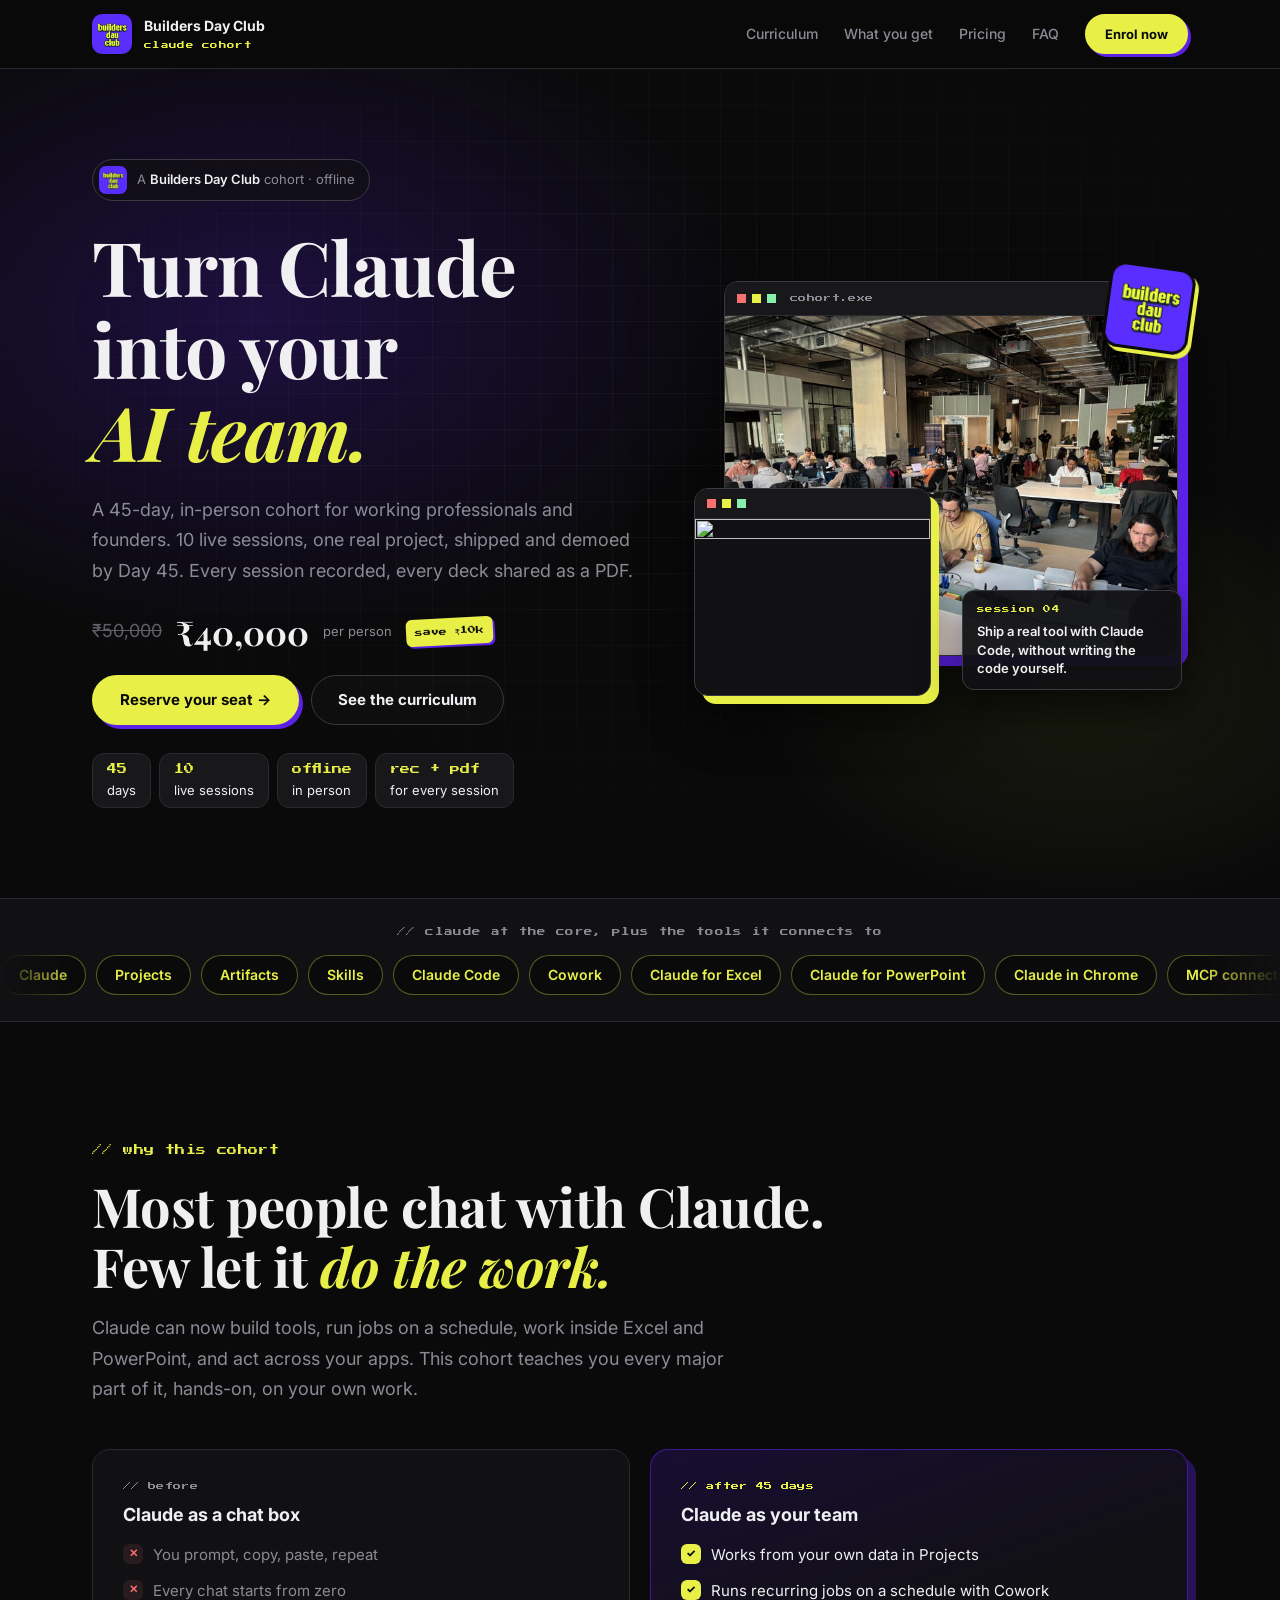
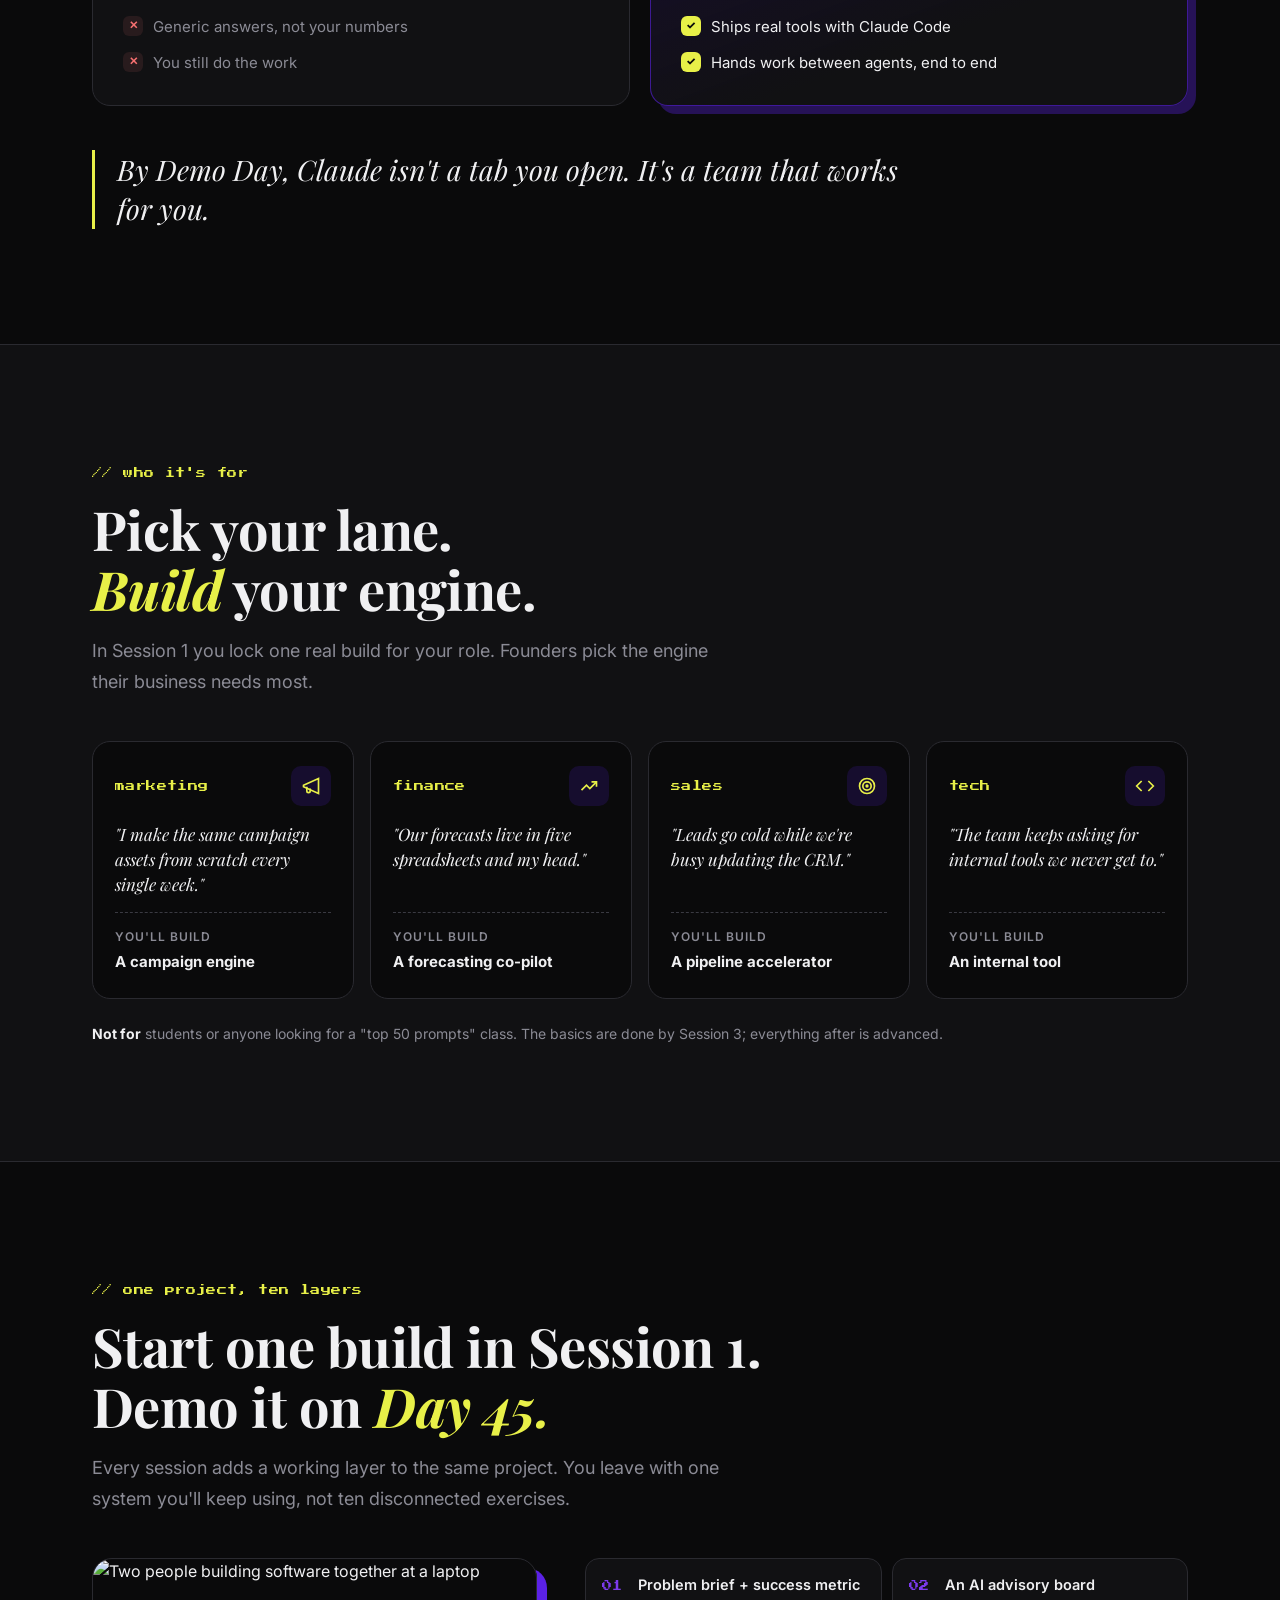
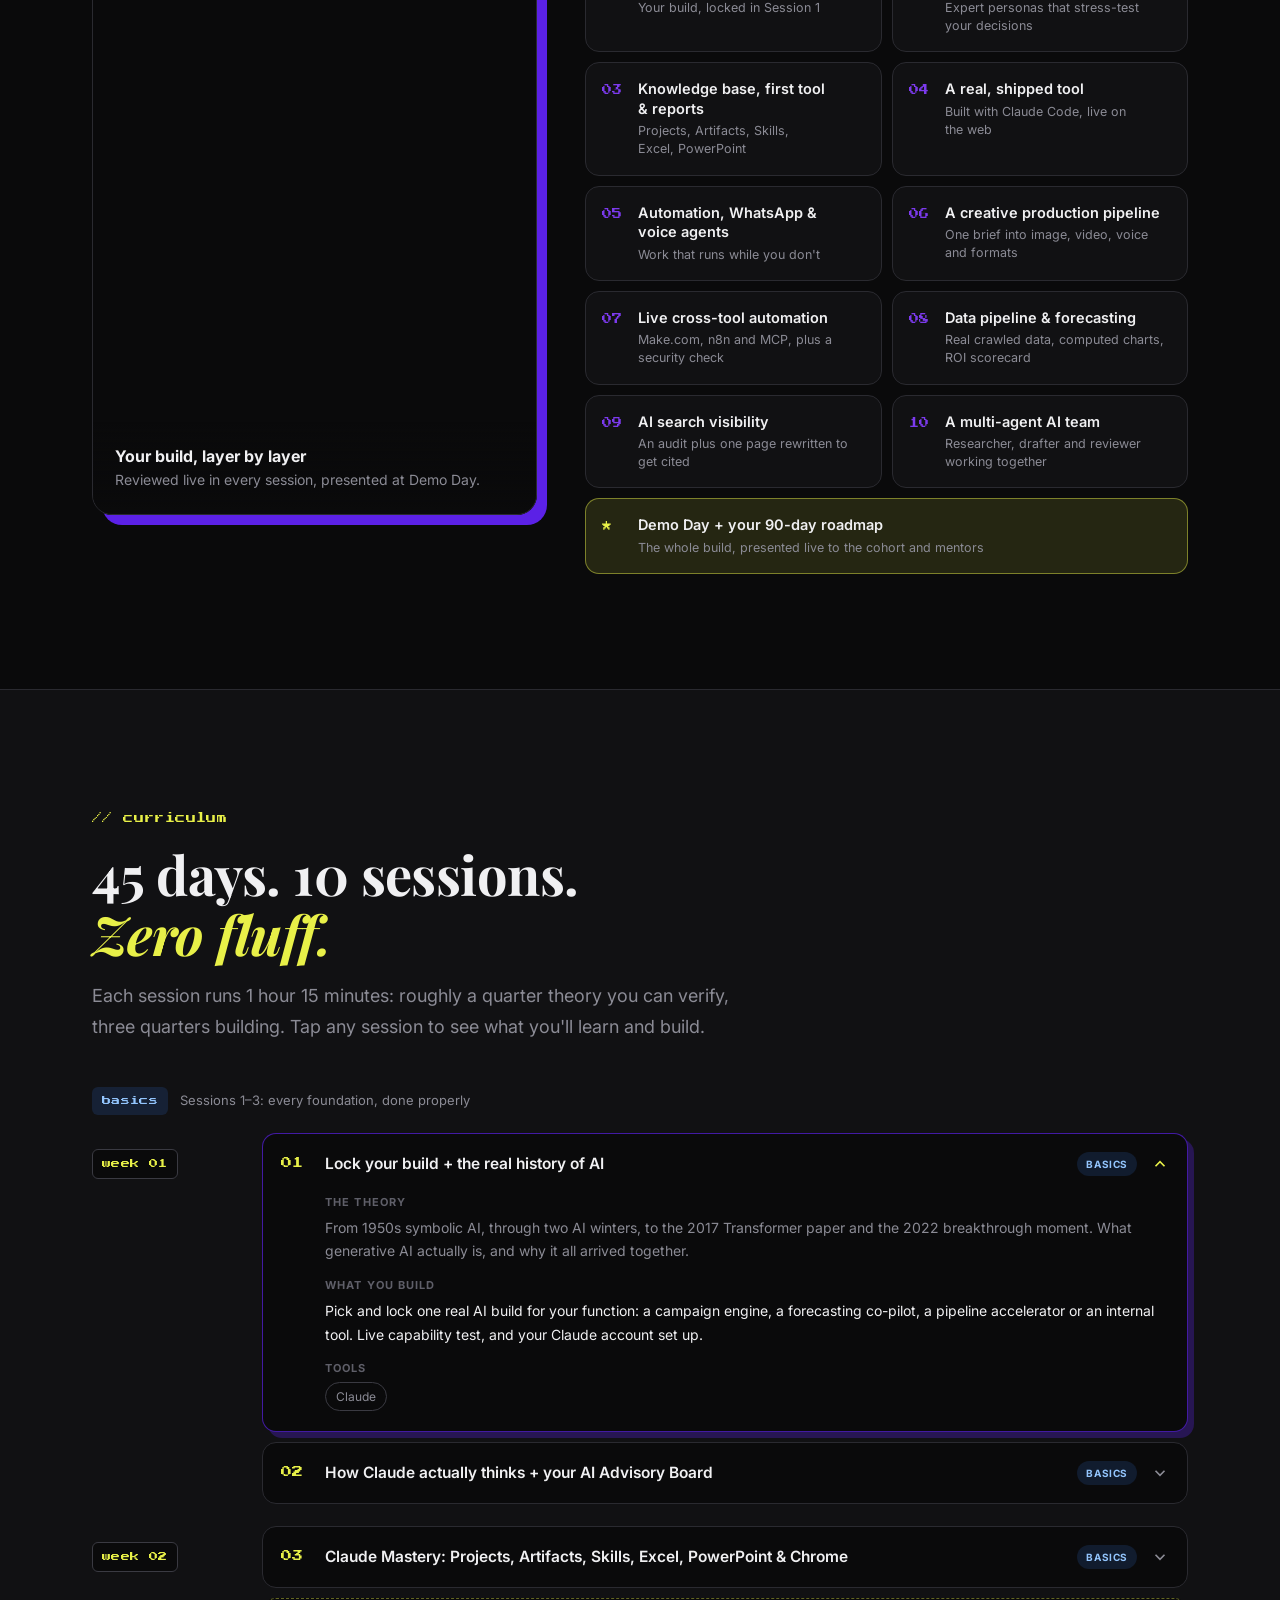
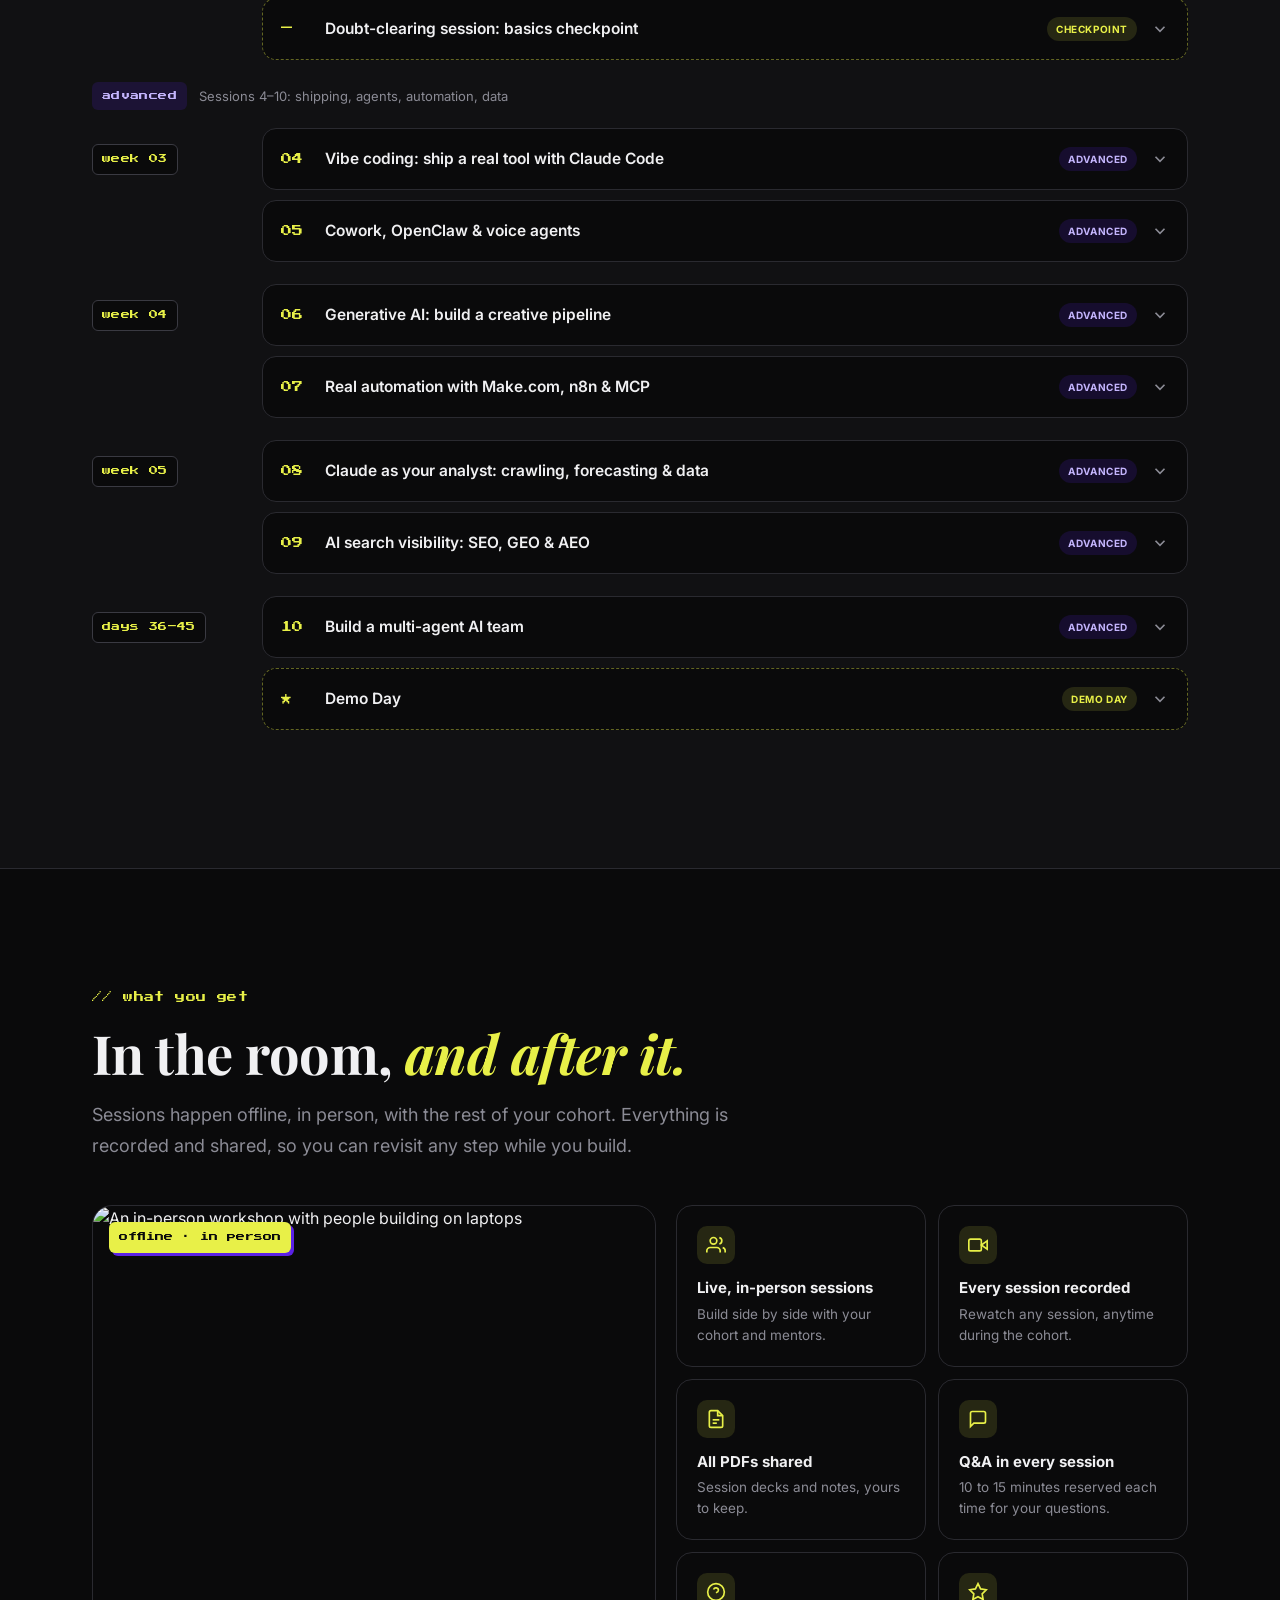
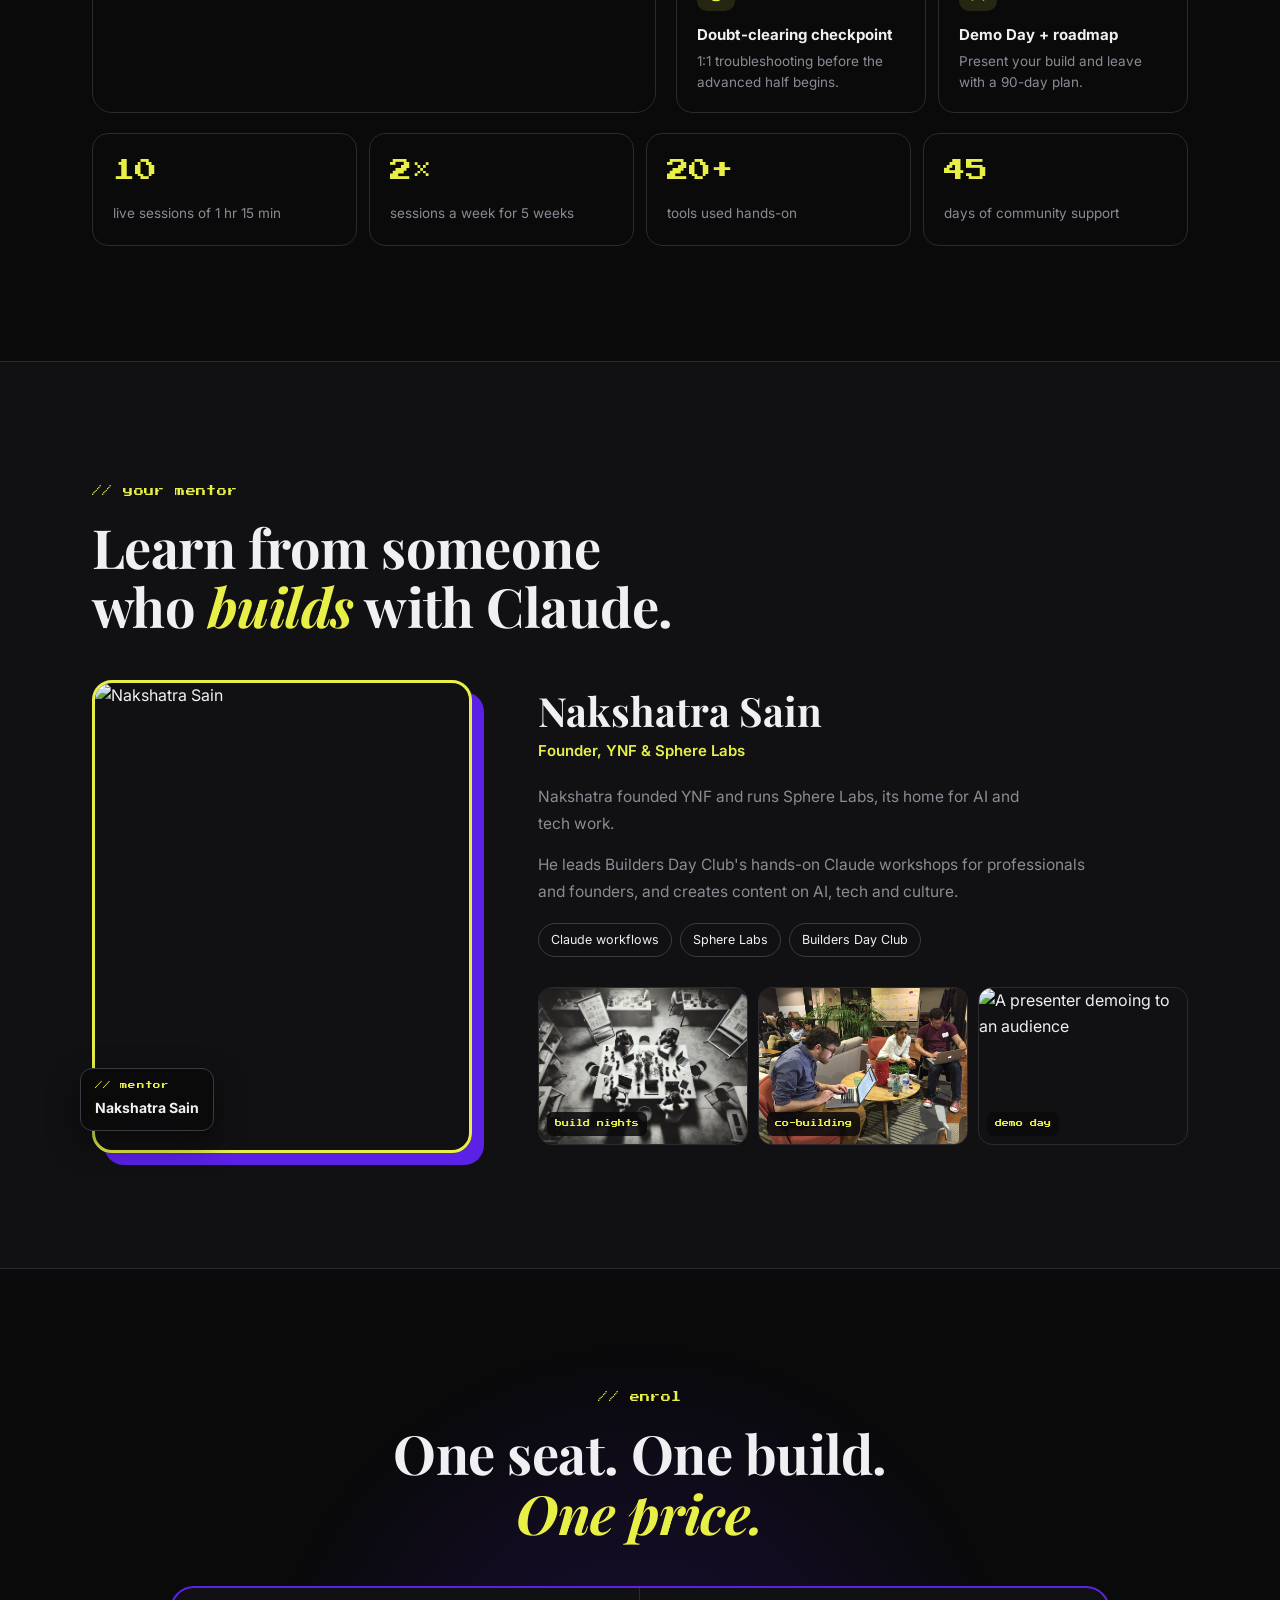
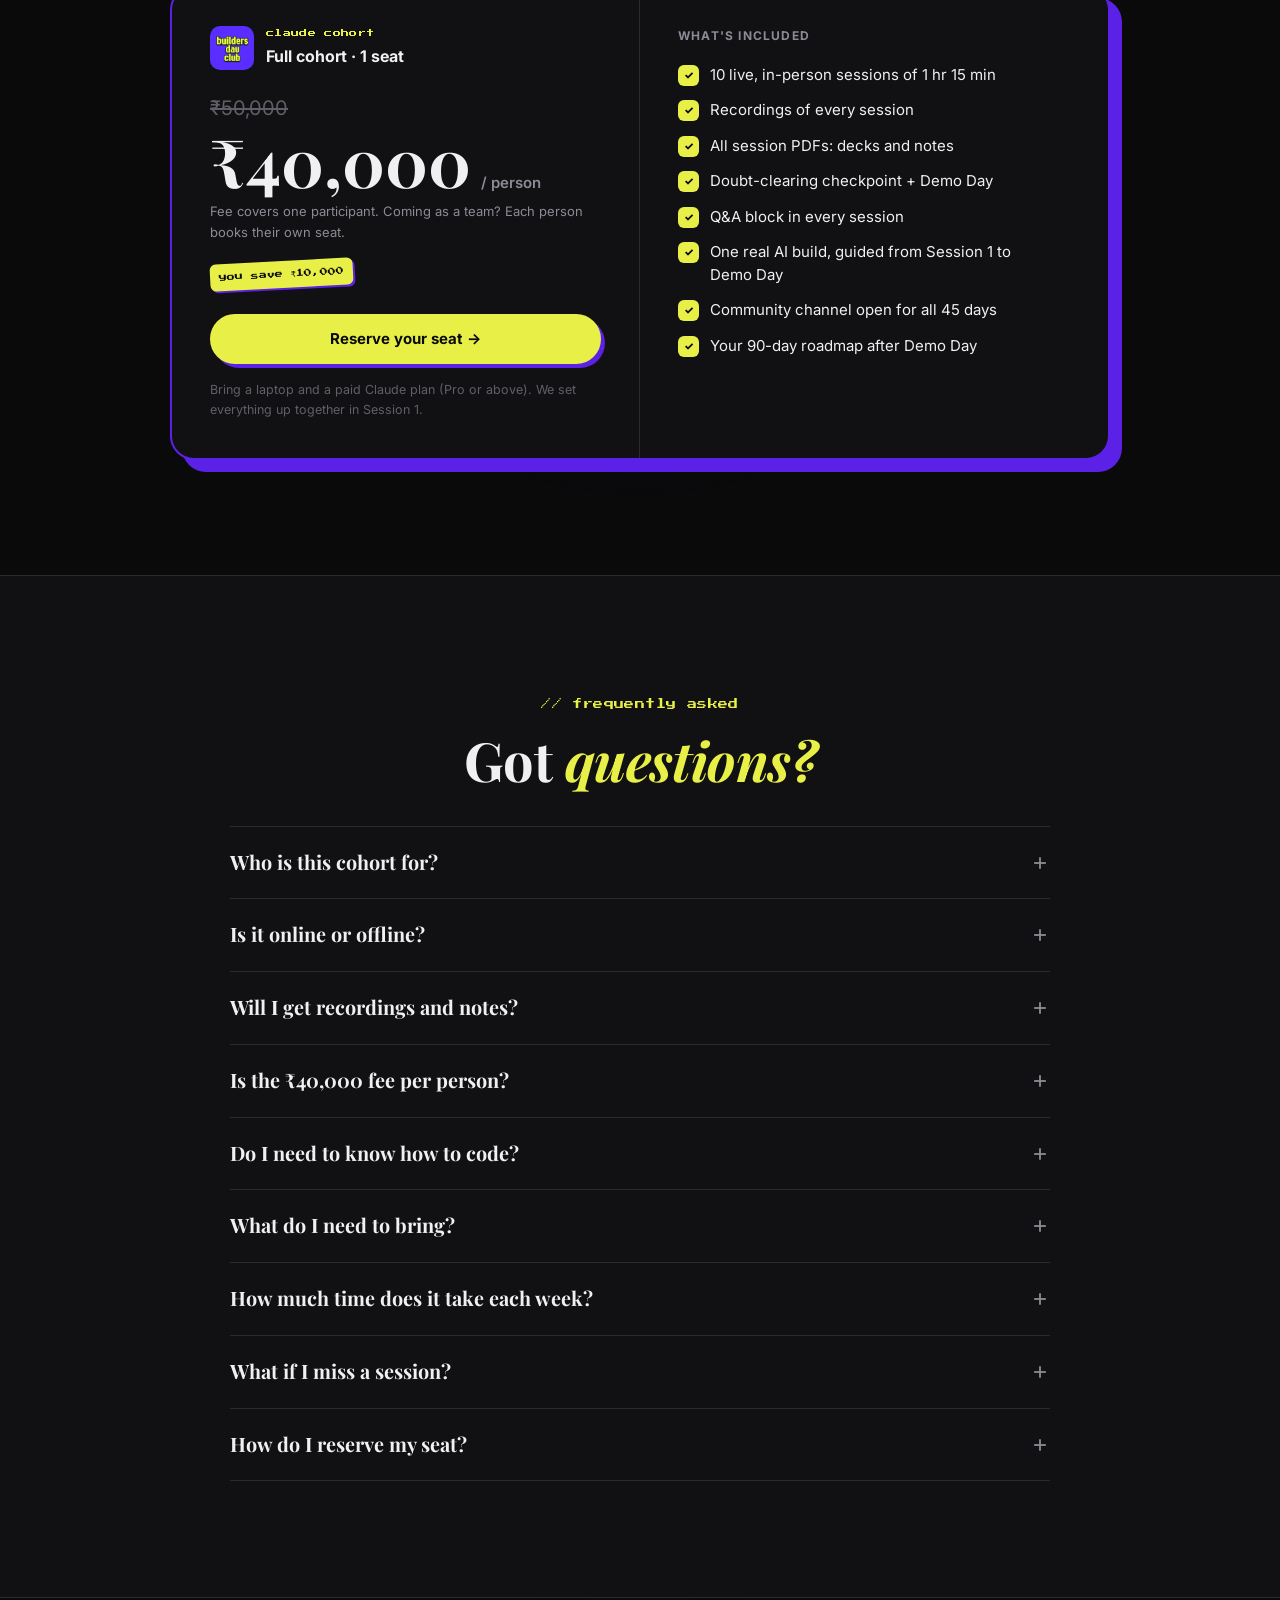
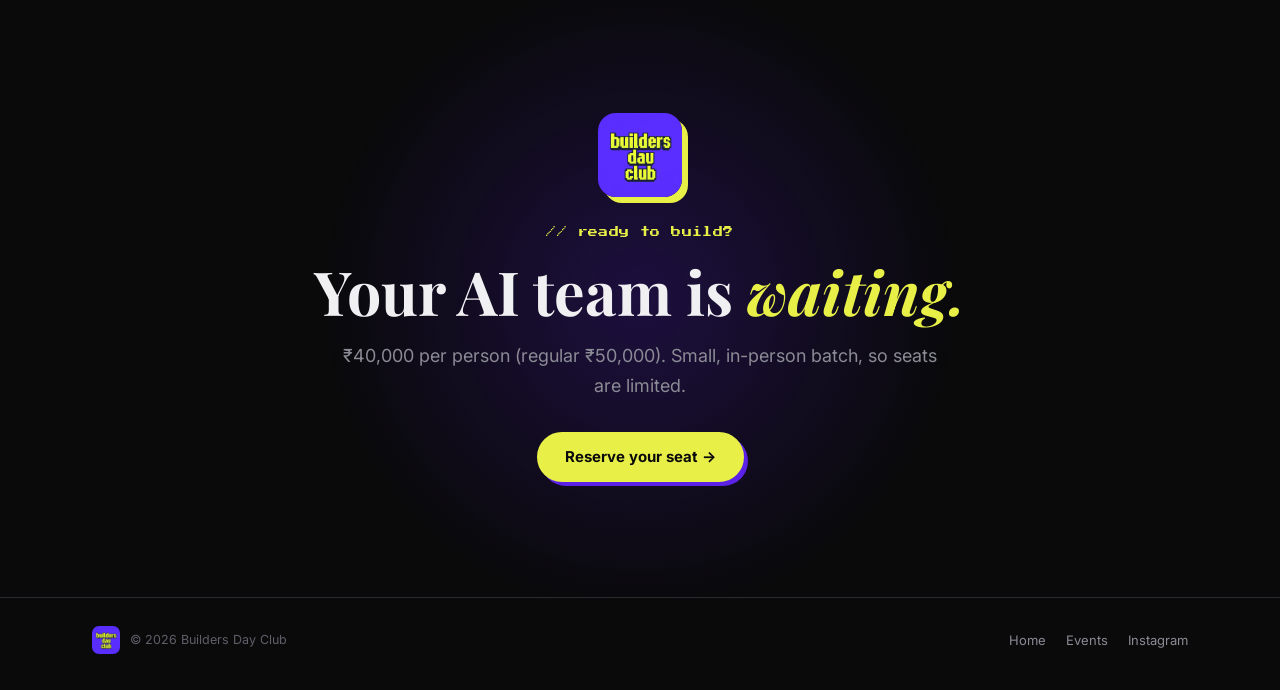
==== cohort2/index.html @ 4068d2a4 "Update index.html" ====
<!DOCTYPE html>
<html lang="en">
<head>
<meta charset="UTF-8">
<meta name="viewport" content="width=device-width, initial-scale=1.0, viewport-fit=cover">
<title>Claude Cohort — Builders Day Club</title>
<meta name="description" content="A 45-day, in-person Claude cohort for working professionals and founders. 10 live sessions, one real AI build, shipped by Demo Day.">
<!-- Unlisted page: keep it out of search engines -->
<meta name="robots" content="noindex, nofollow">
<meta name="theme-color" content="#0A0A0B">
<meta property="og:title" content="Claude Cohort — Builders Day Club">
<meta property="og:description" content="45 days. 10 live, in-person sessions. One real AI build you ship by Demo Day.">
<meta property="og:image" content="/assets/logo.jpg">
<link rel="icon" href="/assets/logo.jpg">
<link rel="preconnect" href="https://fonts.googleapis.com">
<link rel="preconnect" href="https://fonts.gstatic.com" crossorigin>
<link href="https://fonts.googleapis.com/css2?family=Press+Start+2P&family=Inter:wght@400;500;600;700;800&family=Playfair+Display:ital,wght@0,700;1,700&display=swap" rel="stylesheet">
<script>
  // If an image can't load from this site (e.g. when previewing the file
  // before it's uploaded), load the same file from the GitHub repo instead.
  (function () {
    var RAW = 'https://raw.githubusercontent.com/buildersdayclub-ops/main-website/main';
    window.addEventListener('error', function (e) {
      var t = e.target;
      if (t && t.tagName === 'IMG' && !t.dataset.fb) {
        var s = t.getAttribute('src');
        if (s && s.charAt(0) === '/') { t.dataset.fb = '1'; t.src = RAW + s; }
      }
    }, true);
    document.documentElement.classList.add('js');
  })();
</script>
<style>
  /* ── Builders Day Club tokens (same as the main site) ── */
  :root {
    --font-body: 'Inter', -apple-system, BlinkMacSystemFont, 'Segoe UI', sans-serif;
    --font-display: 'Playfair Display', Georgia, serif;
    --font-pixel: 'Press Start 2P', monospace;
    --bg: #0A0A0B;
    --surface: #111113;
    --surface-2: #18181B;
    --surface-3: #1E1E22;
    --border: #2A2A30;
    --border-light: #3A3A42;
    --text: #F0F0F2;
    --muted: #8B8B95;
    --faint: #5F5F69;
    --purple: #5B21E6;
    --purple-2: #7C3AED;
    --purple-soft: rgba(91,33,230,0.16);
    --yellow: #E8F048;
    --yellow-2: #f0f560;
    --yellow-soft: rgba(232,240,72,0.12);
    --green: #86efac;
    --r: 18px;
    --ease: cubic-bezier(0.16, 1, 0.3, 1);
    --max: 1160px;
    --gutter: 32px;
  }
  *, *::before, *::after { box-sizing: border-box; margin: 0; padding: 0; }
  html { scroll-behavior: smooth; scroll-padding-top: 80px; -webkit-font-smoothing: antialiased; -webkit-text-size-adjust: 100%; }
  body { font-family: var(--font-body); background: var(--bg); color: var(--text); line-height: 1.6; font-size: 16px; overflow-x: hidden; }
  img { display: block; max-width: 100%; }
  a { color: inherit; text-decoration: none; }
  button { font: inherit; color: inherit; background: none; border: none; cursor: pointer; }
  h1, h2, h3 { line-height: 1.1; text-wrap: balance; }
  p, li { text-wrap: pretty; }
  ::selection { background: rgba(232,240,72,0.3); color: #fff; }
  :focus-visible { outline: 2px solid var(--yellow); outline-offset: 3px; border-radius: 6px; }

  .wrap { max-width: var(--max); margin: 0 auto; padding: 0 var(--gutter); }
  .pixel { font-family: var(--font-pixel); font-size: 10px; line-height: 1.6; letter-spacing: 0.04em; text-transform: lowercase; color: var(--yellow); }
  .tag { display: inline-block; margin-bottom: 18px; }
  .h2 { font-family: var(--font-display); font-size: clamp(2rem, 1.3rem + 2.6vw, 3.4rem); font-weight: 700; margin-bottom: 18px; letter-spacing: -0.01em; }
  em { font-style: italic; color: var(--yellow); }
  .lead { font-size: clamp(1rem, 0.96rem + 0.25vw, 1.125rem); color: var(--muted); max-width: 640px; line-height: 1.7; }
  section { padding: clamp(64px, 9vw, 120px) 0; position: relative; }
  .alt { background: var(--surface); border-top: 1px solid var(--border); border-bottom: 1px solid var(--border); }
  .center { text-align: center; }
  .center .lead { margin-left: auto; margin-right: auto; }

  /* Buttons */
  .btn { display: inline-flex; align-items: center; justify-content: center; gap: 8px; min-height: 50px; padding: 0 26px; border-radius: 999px; font-weight: 700; font-size: 15px; transition: transform .2s var(--ease), box-shadow .2s var(--ease), background .2s, color .2s, border-color .2s; white-space: nowrap; }
  .btn-yellow { background: var(--yellow); color: var(--bg); border: 2px solid var(--yellow); box-shadow: 4px 4px 0 var(--purple); }
  .btn-yellow:hover { background: var(--yellow-2); transform: translate(-1px, -1px); box-shadow: 6px 6px 0 var(--purple); }
  .btn-yellow:active { transform: translate(2px, 2px); box-shadow: 1px 1px 0 var(--purple); }
  .btn-ghost { border: 1px solid var(--border-light); color: var(--text); background: rgba(255,255,255,0.02); }
  .btn-ghost:hover { border-color: var(--yellow); color: var(--yellow); }
  .btn-sm { min-height: 40px; padding: 0 18px; font-size: 13px; box-shadow: 3px 3px 0 var(--purple); }

  /* Reveal on scroll (content is always visible without JS) */
  .js .reveal { opacity: 0; transform: translateY(24px); transition: opacity .7s var(--ease), transform .7s var(--ease); }
  .js .reveal.in { opacity: 1; transform: none; }

  /* ═════ TOP BAR ═════ */
  .topbar { position: sticky; top: 0; z-index: 100; background: rgba(10,10,11,0.86); backdrop-filter: blur(16px); -webkit-backdrop-filter: blur(16px); border-bottom: 1px solid var(--border); }
  .topbar .wrap { height: 68px; display: flex; align-items: center; justify-content: space-between; gap: 16px; }
  .brand { display: flex; align-items: center; gap: 12px; min-width: 0; }
  .brand img { width: 40px; height: 40px; border-radius: 10px; object-fit: cover; flex-shrink: 0; }
  .brand-text { display: flex; flex-direction: column; line-height: 1.25; min-width: 0; }
  .brand-text strong { font-size: 14px; font-weight: 700; white-space: nowrap; }
  .brand-text .pixel { font-size: 7.5px; margin-top: 4px; white-space: nowrap; overflow: hidden; text-overflow: ellipsis; }
  .topnav { display: flex; align-items: center; gap: 26px; }
  .topnav a.link { font-size: 14px; color: var(--muted); font-weight: 500; transition: color .2s; }
  .topnav a.link:hover { color: var(--text); }

  /* ═════ HERO ═════ */
  .hero { padding: clamp(48px, 7vw, 96px) 0 clamp(56px, 7vw, 96px); overflow: hidden; }
  .hero::before { content: ''; position: absolute; inset: 0; pointer-events: none;
    background-image: linear-gradient(rgba(255,255,255,0.035) 1px, transparent 1px), linear-gradient(90deg, rgba(255,255,255,0.035) 1px, transparent 1px);
    background-size: 36px 36px;
    -webkit-mask-image: radial-gradient(ellipse 80% 70% at 50% 40%, #000 30%, transparent 75%);
            mask-image: radial-gradient(ellipse 80% 70% at 50% 40%, #000 30%, transparent 75%); }
  .hero::after { content: ''; position: absolute; inset: 0; pointer-events: none;
    background: radial-gradient(ellipse 55% 55% at 20% 30%, rgba(91,33,230,0.24), transparent 70%),
                radial-gradient(ellipse 40% 40% at 85% 75%, rgba(232,240,72,0.08), transparent 65%); }
  .hero .wrap { position: relative; z-index: 1; display: grid; grid-template-columns: 1.05fr 0.95fr; gap: 56px; align-items: center; }
  .presented { display: inline-flex; align-items: center; gap: 10px; padding: 6px 14px 6px 6px; border: 1px solid var(--border-light); border-radius: 999px; background: rgba(17,17,19,0.7); margin-bottom: 24px; }
  .presented img { width: 28px; height: 28px; border-radius: 7px; object-fit: cover; }
  .presented span { font-size: 13px; color: var(--muted); }
  .presented b { color: var(--text); font-weight: 600; }
  .hero h1 { font-family: var(--font-display); font-size: clamp(2.6rem, 1.5rem + 4vw, 5rem); font-weight: 700; letter-spacing: -0.015em; margin-bottom: 22px; }
  .hero .lead { margin-bottom: 28px; }
  .price-row { display: flex; align-items: center; flex-wrap: wrap; gap: 10px 14px; margin-bottom: 26px; }
  .price-row s { color: var(--faint); font-size: 18px; }
  .price-row .now { font-family: var(--font-display); font-size: 34px; font-weight: 700; line-height: 1; }
  .price-row .per { font-size: 13px; color: var(--muted); }
  .save { font-family: var(--font-pixel); font-size: 8px; color: var(--bg); background: var(--yellow); padding: 7px 9px; border-radius: 6px; transform: rotate(-3deg); box-shadow: 2px 2px 0 var(--purple); }
  .hero-ctas { display: flex; gap: 12px; flex-wrap: wrap; margin-bottom: 28px; }
  .facts { display: grid; grid-template-columns: repeat(4, auto); gap: 8px; justify-content: start; }
  .fact { font-size: 13px; color: var(--text); background: var(--surface-2); border: 1px solid var(--border); padding: 9px 14px; border-radius: 12px; line-height: 1.3; }
  .fact b { display: block; font-family: var(--font-pixel); font-size: 10px; color: var(--yellow); font-weight: 400; margin-bottom: 6px; }

  /* Retro window collage */
  .stage { position: relative; padding: 10px 10px 40px 30px; }
  .win { background: var(--surface); border: 1px solid var(--border-light); border-radius: 14px; overflow: hidden; box-shadow: 10px 10px 0 var(--purple), 0 30px 80px rgba(0,0,0,0.5); }
  .win-bar { display: flex; align-items: center; gap: 6px; padding: 10px 12px; background: var(--surface-2); border-bottom: 1px solid var(--border); }
  .win-bar i { width: 9px; height: 9px; background: var(--border-light); display: block; }
  .win-bar i:nth-child(1) { background: #f87171; } .win-bar i:nth-child(2) { background: var(--yellow); } .win-bar i:nth-child(3) { background: var(--green); }
  .win-bar .pixel { font-size: 8px; color: var(--muted); margin-left: 8px; }
  .win-main img { width: 100%; aspect-ratio: 4/3; object-fit: cover; }
  .win-small { position: absolute; left: 0; bottom: 0; width: 48%; box-shadow: 8px 8px 0 var(--yellow), 0 20px 50px rgba(0,0,0,0.55); }
  .win-small img { width: 100%; aspect-ratio: 4/3; object-fit: cover; }
  .sticker { position: absolute; top: -6px; right: -4px; width: 86px; height: 86px; border-radius: 16px; overflow: hidden; transform: rotate(8deg); border: 3px solid var(--bg); box-shadow: 4px 4px 0 var(--yellow); z-index: 2; }
  .sticker img { width: 100%; height: 100%; object-fit: cover; }
  .chip-float { position: absolute; right: 6px; bottom: 6px; z-index: 2; background: rgba(17,17,19,0.95); border: 1px solid var(--border-light); border-radius: 12px; padding: 12px 14px; max-width: 220px; box-shadow: 0 16px 40px rgba(0,0,0,0.5); }
  .chip-float .pixel { font-size: 7.5px; display: block; margin-bottom: 7px; }
  .chip-float p { font-size: 13px; font-weight: 600; line-height: 1.4; }

  /* ═════ TOOLS MARQUEE ═════ */
  .tools { padding: 26px 0; border-top: 1px solid var(--border); border-bottom: 1px solid var(--border); overflow: hidden; background: var(--surface); }
  .tools-label { text-align: center; margin-bottom: 16px; color: var(--muted); font-size: 8.5px; }
  .marquee { position: relative; overflow: hidden; }
  .marquee::before, .marquee::after { content: ''; position: absolute; top: 0; bottom: 0; width: 80px; z-index: 2; pointer-events: none; }
  .marquee::before { left: 0; background: linear-gradient(90deg, var(--surface), transparent); }
  .marquee::after { right: 0; background: linear-gradient(270deg, var(--surface), transparent); }
  .track { display: flex; gap: 10px; width: max-content; animation: marquee 45s linear infinite; }
  .track span { font-size: 14px; font-weight: 600; color: var(--text); border: 1px solid var(--border); background: var(--bg); border-radius: 999px; padding: 8px 18px; white-space: nowrap; }
  .track span.hl { border-color: rgba(232,240,72,0.35); color: var(--yellow); }
  @keyframes marquee { to { transform: translateX(-50%); } }

  /* ═════ WHY ═════ */
  .compare { display: grid; grid-template-columns: 1fr 1fr; gap: 20px; margin-top: 44px; }
  .cmp { border-radius: var(--r); padding: 30px; border: 1px solid var(--border); background: var(--surface); }
  .cmp h3 { font-size: 18px; font-weight: 700; margin-bottom: 18px; }
  .cmp .pixel { display: block; font-size: 8px; margin-bottom: 12px; color: var(--muted); }
  .cmp ul { list-style: none; display: grid; gap: 12px; }
  .cmp li { font-size: 15px; color: var(--muted); padding-left: 30px; position: relative; }
  .cmp li::before { position: absolute; left: 0; top: 1px; width: 20px; height: 20px; display: flex; align-items: center; justify-content: center; font-size: 11px; font-weight: 800; border-radius: 6px; }
  .cmp.old li::before { content: '✕'; color: #f87171; background: rgba(248,113,113,0.1); }
  .cmp.new { border-color: rgba(91,33,230,0.6); background: linear-gradient(160deg, rgba(91,33,230,0.18), var(--surface) 65%); box-shadow: 8px 8px 0 rgba(91,33,230,0.35); }
  .cmp.new .pixel { color: var(--yellow); }
  .cmp.new li { color: var(--text); }
  .cmp.new li::before { content: '✓'; color: var(--bg); background: var(--yellow); }
  .bigline { margin-top: 44px; font-family: var(--font-display); font-style: italic; font-size: clamp(1.3rem, 1.05rem + 0.9vw, 1.9rem); line-height: 1.4; max-width: 860px; padding-left: 22px; border-left: 3px solid var(--yellow); }

  /* ═════ WHO IT'S FOR ═════ */
  .lanes { display: grid; grid-template-columns: repeat(4, 1fr); gap: 16px; margin-top: 44px; }
  .lane { background: var(--bg); border: 1px solid var(--border); border-radius: var(--r); padding: 24px 22px; display: flex; flex-direction: column; gap: 16px; transition: border-color .25s, transform .25s var(--ease), box-shadow .25s; }
  .lane:hover { border-color: var(--purple); transform: translateY(-3px); box-shadow: 6px 6px 0 rgba(91,33,230,0.45); }
  .lane-top { display: flex; align-items: center; justify-content: space-between; }
  .lane-ico { width: 40px; height: 40px; border-radius: 10px; background: var(--purple-soft); color: var(--yellow); display: flex; align-items: center; justify-content: center; }
  .lane blockquote { font-family: var(--font-display); font-style: italic; font-size: 17px; line-height: 1.45; flex: 1; }
  .lane .builds { font-size: 12px; color: var(--muted); border-top: 1px dashed var(--border-light); padding-top: 14px; text-transform: uppercase; letter-spacing: 0.08em; font-weight: 600; }
  .lane .builds b { display: block; color: var(--text); font-size: 15px; margin-top: 4px; text-transform: none; letter-spacing: 0; }
  .not-for { margin-top: 24px; font-size: 14px; color: var(--muted); }
  .not-for b { color: var(--text); }

  /* ═════ ONE BUILD ═════ */
  .build-grid { display: grid; grid-template-columns: 0.85fr 1.15fr; gap: 48px; align-items: start; margin-top: 44px; }
  .build-img { position: sticky; top: 96px; border-radius: 20px; overflow: hidden; border: 1px solid var(--border); box-shadow: 10px 10px 0 var(--purple); }
  .build-img img { width: 100%; aspect-ratio: 4/5; object-fit: cover; }
  .build-img .cap { position: absolute; left: 0; right: 0; bottom: 0; padding: 22px; background: linear-gradient(transparent, rgba(10,10,11,0.95)); font-size: 14px; color: var(--muted); }
  .build-img .cap b { color: var(--text); display: block; font-size: 16px; }
  .layers { list-style: none; display: grid; grid-template-columns: 1fr 1fr; gap: 10px; }
  .layer { display: flex; gap: 14px; padding: 16px; border: 1px solid var(--border); border-radius: 14px; background: var(--surface); transition: border-color .2s; }
  .layer:hover { border-color: var(--border-light); }
  .layer .n { font-family: var(--font-pixel); font-size: 10px; color: var(--purple-2); min-width: 22px; padding-top: 3px; }
  .layer p { font-size: 14.5px; font-weight: 600; line-height: 1.35; }
  .layer small { display: block; font-size: 12.5px; color: var(--muted); font-weight: 400; margin-top: 4px; line-height: 1.45; }
  .layer.last { grid-column: 1 / -1; border-color: rgba(232,240,72,0.45); background: var(--yellow-soft); }
  .layer.last .n { color: var(--yellow); }

  /* ═════ CURRICULUM ═════ */
  .timeline { margin-top: 44px; position: relative; }
  .phase { display: flex; align-items: center; gap: 12px; margin: 8px 0 18px; }
  .phase .pixel { font-size: 9px; padding: 7px 10px; border-radius: 6px; }
  .phase.basics .pixel { background: rgba(59,130,246,0.15); color: #93c5fd; }
  .phase.adv .pixel { background: var(--purple-soft); color: #c4b5fd; }
  .phase p { font-size: 13px; color: var(--muted); }
  .week { display: grid; grid-template-columns: 150px 1fr; gap: 20px; margin-bottom: 22px; }
  .week-label { position: relative; padding-top: 16px; }
  .week-label .pixel { display: inline-block; font-size: 9px; background: var(--bg); border: 1px solid var(--border-light); padding: 7px 9px; border-radius: 6px; color: var(--yellow); }
  .sessions { display: grid; gap: 10px; }
  .session { border: 1px solid var(--border); border-radius: 14px; background: var(--bg); overflow: hidden; transition: border-color .2s, box-shadow .2s; }
  .session.open { border-color: rgba(91,33,230,0.7); box-shadow: 6px 6px 0 rgba(91,33,230,0.3); }
  .s-head { width: 100%; display: grid; grid-template-columns: auto 1fr auto auto; align-items: center; gap: 14px; padding: 16px 18px; text-align: left; min-height: 60px; }
  .s-num { font-family: var(--font-pixel); font-size: 11px; color: var(--yellow); width: 30px; }
  .s-title { font-size: 15.5px; font-weight: 600; line-height: 1.35; }
  .s-chip { font-size: 10px; font-weight: 700; letter-spacing: 0.06em; text-transform: uppercase; padding: 4px 9px; border-radius: 999px; }
  .chip-basics { background: rgba(59,130,246,0.15); color: #93c5fd; }
  .chip-adv { background: var(--purple-soft); color: #c4b5fd; }
  .chip-live { background: var(--yellow-soft); color: var(--yellow); }
  .s-chev { color: var(--muted); transition: transform .3s var(--ease); }
  .session.open .s-chev { transform: rotate(180deg); color: var(--yellow); }
  .s-body { max-height: 0; overflow: hidden; transition: max-height .45s var(--ease); }
  .s-inner { padding: 0 18px 20px 62px; display: grid; gap: 14px; }
  .s-inner h4 { font-size: 11px; text-transform: uppercase; letter-spacing: 0.1em; color: var(--faint); margin-bottom: 4px; font-weight: 700; }
  .s-inner p { font-size: 14px; color: var(--muted); line-height: 1.7; }
  .s-inner .build p { color: var(--text); }
  .chips { display: flex; flex-wrap: wrap; gap: 6px; }
  .chips span { font-size: 12px; border: 1px solid var(--border-light); color: var(--muted); padding: 4px 10px; border-radius: 999px; }
  .session.special { border-style: dashed; border-color: rgba(232,240,72,0.4); }

  /* ═════ WHAT YOU GET ═════ */
  .get-grid { display: grid; grid-template-columns: 1.1fr 1fr; gap: 20px; margin-top: 44px; align-items: stretch; }
  .get-img { position: relative; border-radius: 20px; overflow: hidden; border: 1px solid var(--border); min-height: 360px; }
  .get-img img { position: absolute; inset: 0; width: 100%; height: 100%; object-fit: cover; }
  .get-img .badge { position: absolute; left: 16px; top: 16px; background: var(--yellow); color: var(--bg); font-family: var(--font-pixel); font-size: 9px; padding: 8px 10px; border-radius: 6px; box-shadow: 3px 3px 0 var(--purple); }
  .gets { display: grid; grid-template-columns: 1fr 1fr; gap: 12px; }
  .get { background: var(--bg); border: 1px solid var(--border); border-radius: 16px; padding: 20px; }
  .get .ico { width: 38px; height: 38px; border-radius: 10px; background: var(--yellow-soft); color: var(--yellow); display: flex; align-items: center; justify-content: center; margin-bottom: 14px; }
  .get h3 { font-size: 15px; font-weight: 700; margin-bottom: 6px; line-height: 1.3; }
  .get p { font-size: 13.5px; color: var(--muted); line-height: 1.55; }
  .numbers { display: grid; grid-template-columns: repeat(4, 1fr); gap: 12px; margin-top: 20px; }
  .num { border: 1px solid var(--border); border-radius: 16px; padding: 20px; background: var(--bg); }
  .num b { display: block; font-family: var(--font-pixel); font-size: clamp(16px, 1rem + 0.6vw, 22px); color: var(--yellow); font-weight: 400; margin-bottom: 10px; }
  .num span { font-size: 13.5px; color: var(--muted); }

  /* ═════ MENTOR ═════ */
  .mentor { display: grid; grid-template-columns: 0.75fr 1.25fr; gap: 56px; align-items: center; margin-top: 44px; }
  .portrait { position: relative; max-width: 380px; }
  .portrait .frame { border-radius: 20px; overflow: hidden; border: 3px solid var(--yellow); box-shadow: 12px 12px 0 var(--purple); }
  .portrait img { width: 100%; aspect-ratio: 4/5; object-fit: cover; }
  .portrait .name-tag { position: absolute; left: -12px; bottom: 22px; background: var(--bg); border: 1px solid var(--border-light); border-radius: 12px; padding: 10px 14px; box-shadow: 0 12px 30px rgba(0,0,0,0.5); }
  .portrait .name-tag .pixel { font-size: 7.5px; display: block; margin-bottom: 4px; }
  .portrait .name-tag b { font-size: 14px; }
  .mentor-copy h3 { font-family: var(--font-display); font-size: clamp(1.8rem, 1.4rem + 1.4vw, 2.6rem); margin-bottom: 6px; }
  .mentor-copy .role { font-size: 15px; color: var(--yellow); font-weight: 600; margin-bottom: 18px; }
  .mentor-copy p { font-size: 15.5px; color: var(--muted); line-height: 1.75; margin-bottom: 14px; max-width: 560px; }
  .pills { display: flex; flex-wrap: wrap; gap: 8px; margin: 18px 0 30px; }
  .pills span { font-size: 12.5px; border: 1px solid var(--border-light); padding: 6px 12px; border-radius: 999px; color: var(--text); }
  .gallery { display: grid; grid-template-columns: repeat(3, 1fr); gap: 10px; }
  .gallery figure { position: relative; border-radius: 14px; overflow: hidden; border: 1px solid var(--border); aspect-ratio: 4/3; }
  .gallery img { width: 100%; height: 100%; object-fit: cover; transition: transform .5s var(--ease); }
  .gallery figure:hover img { transform: scale(1.06); }
  .gallery figcaption { position: absolute; left: 8px; bottom: 8px; font-family: var(--font-pixel); font-size: 7px; color: var(--yellow); background: rgba(10,10,11,0.85); padding: 6px 8px; border-radius: 6px; }

  /* ═════ PRICING ═════ */
  .pricing::before { content: ''; position: absolute; top: 50%; left: 50%; width: 820px; height: 820px; max-width: 100vw; transform: translate(-50%,-50%); background: radial-gradient(circle, rgba(91,33,230,0.2) 0%, transparent 65%); pointer-events: none; }
  .pricing .wrap { position: relative; }
  .price-card { max-width: 940px; margin: 44px auto 0; display: grid; grid-template-columns: 1fr 1fr; border-radius: 24px; background: var(--surface); border: 2px solid var(--purple); box-shadow: 12px 12px 0 var(--purple); overflow: hidden; }
  .pc-left { padding: 38px; border-right: 1px solid var(--border); display: flex; flex-direction: column; position: relative; }
  .pc-head { display: flex; align-items: center; gap: 12px; margin-bottom: 22px; }
  .pc-head img { width: 44px; height: 44px; border-radius: 10px; object-fit: cover; }
  .pc-head .pixel { font-size: 8px; display: block; }
  .pc-head strong { font-size: 16px; display: block; margin-top: 4px; }
  .pc-was { font-size: 20px; color: var(--faint); text-decoration: line-through; }
  .pc-now { display: flex; align-items: baseline; gap: 10px; margin: 4px 0 6px; }
  .pc-now b { font-family: var(--font-display); font-size: clamp(3rem, 2.4rem + 2.2vw, 4.2rem); line-height: 1; }
  .pc-now span { font-size: 15px; color: var(--muted); font-weight: 600; }
  .pc-single { font-size: 13px; color: var(--muted); margin-bottom: 18px; }
  .pc-left .save { align-self: flex-start; margin-bottom: 26px; }
  .pc-left .btn { width: 100%; }
  .pc-note { font-size: 12.5px; color: var(--faint); margin-top: 16px; line-height: 1.6; }
  .pc-right { padding: 38px; }
  .pc-right h4 { font-size: 12px; text-transform: uppercase; letter-spacing: 0.1em; color: var(--muted); margin-bottom: 18px; }
  .pc-list { list-style: none; display: grid; gap: 13px; }
  .pc-list li { font-size: 15px; padding-left: 32px; position: relative; line-height: 1.5; }
  .pc-list li::before { content: '✓'; position: absolute; left: 0; top: 1px; width: 21px; height: 21px; border-radius: 6px; background: var(--yellow); color: var(--bg); font-size: 11px; font-weight: 800; display: flex; align-items: center; justify-content: center; }

  /* ═════ FAQ ═════ */
  .faq { max-width: 820px; margin: 36px auto 0; }
  .faq-item { border-bottom: 1px solid var(--border); }
  .faq-item:first-child { border-top: 1px solid var(--border); }
  .faq-q { width: 100%; display: flex; justify-content: space-between; align-items: center; gap: 16px; padding: 20px 0; min-height: 64px; font-family: var(--font-display); font-size: clamp(1.05rem, 1rem + 0.3vw, 1.25rem); font-weight: 700; text-align: left; transition: color .2s; }
  .faq-q:hover { color: var(--yellow); }
  .faq-q svg { flex-shrink: 0; color: var(--muted); transition: transform .3s var(--ease); }
  .faq-item.open .faq-q svg { transform: rotate(45deg); color: var(--yellow); }
  .faq-a { max-height: 0; overflow: hidden; transition: max-height .4s var(--ease); }
  .faq-a p { padding-bottom: 22px; font-size: 15px; color: var(--muted); line-height: 1.8; max-width: 720px; }

  /* ═════ FINAL + FOOTER ═════ */
  .final { text-align: center; overflow: hidden; }
  .final::before { content: ''; position: absolute; top: 50%; left: 50%; width: 640px; height: 640px; max-width: 100vw; transform: translate(-50%,-50%); background: radial-gradient(circle, rgba(91,33,230,0.24) 0%, transparent 70%); pointer-events: none; }
  .final .wrap { position: relative; }
  .final img.logo-big { width: 84px; height: 84px; border-radius: 18px; margin: 0 auto 22px; box-shadow: 6px 6px 0 var(--yellow); }
  .final h2 { font-family: var(--font-display); font-size: clamp(2.2rem, 1.4rem + 3vw, 4rem); margin-bottom: 16px; }
  .final .lead { margin: 0 auto 30px; }
  footer { border-top: 1px solid var(--border); padding: 28px 0 36px; }
  footer .wrap { display: flex; justify-content: space-between; align-items: center; gap: 16px; flex-wrap: wrap; }
  footer .f-brand { display: flex; align-items: center; gap: 10px; }
  footer .f-brand img { width: 28px; height: 28px; border-radius: 7px; }
  footer p { font-size: 12.5px; color: var(--faint); }
  footer nav { display: flex; gap: 20px; }
  footer nav a { font-size: 13px; color: var(--muted); }
  footer nav a:hover { color: var(--text); }

  /* ═════ MOBILE STICKY BAR ═════ */
  .mbar { display: none; position: fixed; left: 0; right: 0; bottom: 0; z-index: 120; background: rgba(17,17,19,0.97); backdrop-filter: blur(14px); -webkit-backdrop-filter: blur(14px); border-top: 1px solid var(--border-light); padding: 10px 16px calc(10px + env(safe-area-inset-bottom)); align-items: center; justify-content: space-between; gap: 12px; transform: translateY(110%); transition: transform .35s var(--ease); }
  .mbar.show { transform: none; }
  .mbar .p s { font-size: 12px; color: var(--faint); display: block; line-height: 1.2; }
  .mbar .p strong { font-size: 19px; font-weight: 800; }
  .mbar .p small { font-size: 11px; color: var(--muted); font-weight: 500; }

  /* ═════ RESPONSIVE ═════ */
  @media (max-width: 1080px) {
    .lanes { grid-template-columns: repeat(2, 1fr); }
    .facts { grid-template-columns: repeat(2, auto); }
    .numbers { grid-template-columns: repeat(2, 1fr); }
  }
  @media (max-width: 900px) {
    :root { --gutter: 20px; }
    .topnav a.link { display: none; }
    .hero .wrap, .build-grid, .get-grid, .mentor, .price-card, .compare { grid-template-columns: 1fr; }
    .hero .wrap { gap: 36px; }
    .stage { max-width: 520px; width: 100%; margin: 0 auto; }
    .build-img { position: relative; top: 0; }
    .build-img img { aspect-ratio: 16/10; }
    .week { grid-template-columns: 1fr; gap: 10px; }
    .week-label { padding-top: 0; }
    .pc-left { border-right: none; border-bottom: 1px solid var(--border); }
    .mentor { gap: 36px; }
    .portrait { margin: 0 auto; width: 100%; max-width: 340px; }
    .mbar { display: flex; }
    footer { padding-bottom: calc(96px + env(safe-area-inset-bottom)); }
  }
  @media (max-width: 640px) {
    body { font-size: 15.5px; }
    section { padding: 64px 0; }
    .h2 { font-size: clamp(1.9rem, 1.4rem + 3vw, 2.4rem); }
    .hero { padding-top: 32px; }
    .hero h1 { font-size: clamp(2.35rem, 1.6rem + 4vw, 3rem); }
    .hero-ctas { flex-direction: column; }
    .hero-ctas .btn { width: 100%; }
    .facts { grid-template-columns: 1fr 1fr; }
    .fact { padding: 10px 12px; }
    .stage { padding: 6px 6px 34px 18px; }
    .sticker { width: 64px; height: 64px; top: -10px; right: -2px; }
    .chip-float { max-width: 170px; padding: 10px 12px; }
    .chip-float p { font-size: 12px; }
    .brand-text strong { font-size: 13px; }
    .topbar .btn-sm { padding: 0 14px; }

    /* Swipeable rows on phones */
    .lanes, .gallery { display: flex; overflow-x: auto; scroll-snap-type: x mandatory; gap: 12px; margin-left: calc(-1 * var(--gutter)); margin-right: calc(-1 * var(--gutter)); padding: 4px var(--gutter) 14px; scrollbar-width: none; }
    .lanes::-webkit-scrollbar, .gallery::-webkit-scrollbar { display: none; }
    .lane { flex: 0 0 78%; scroll-snap-align: start; }
    .gallery figure { flex: 0 0 72%; scroll-snap-align: start; }
    .swipe-hint { display: block !important; }

    .cmp, .pc-left, .pc-right { padding: 24px; }
    .layers { grid-template-columns: 1fr; gap: 8px; }
    .layer { padding: 14px; }
    .gets { grid-template-columns: 1fr 1fr; gap: 10px; }
    .get { padding: 16px; }
    .get p { font-size: 13px; }
    .get-img { min-height: 220px; }
    .s-head { grid-template-columns: auto 1fr auto; gap: 6px 12px; padding: 14px 14px; }
    .s-num { grid-row: 1 / span 2; align-self: start; padding-top: 3px; width: 26px; }
    .s-title { grid-column: 2; font-size: 15px; }
    .s-chev { grid-column: 3; grid-row: 1; }
    .s-chip { grid-column: 2; grid-row: 2; justify-self: start; }
    .s-inner { padding: 0 14px 18px 52px; }
    .price-card { box-shadow: 8px 8px 0 var(--purple); }
    .portrait .name-tag { left: 8px; }
    .bigline { padding-left: 16px; }
  }
  @media (max-width: 380px) {
    .gets { grid-template-columns: 1fr; }
    .facts { grid-template-columns: 1fr 1fr; }
    .brand-text .pixel { display: none; }
  }
  .swipe-hint { display: none; margin-top: 4px; font-size: 12px; color: var(--faint); }
  @media (prefers-reduced-motion: reduce) {
    *, *::before, *::after { animation: none !important; transition: none !important; }
    .js .reveal { opacity: 1; transform: none; }
  }
</style>
</head>
<body>

<!-- ═══════════ TOP BAR ═══════════ -->
<header class="topbar">
  <div class="wrap">
    <a href="#top" class="brand" aria-label="Back to top">
      <img src="/assets/logo.jpg" alt="Builders Day Club logo">
      <span class="brand-text"><strong>Builders Day Club</strong><span class="pixel" data-cohort-name>claude cohort</span></span>
    </a>
    <nav class="topnav" aria-label="Page sections">
      <a class="link" href="#curriculum">Curriculum</a>
      <a class="link" href="#included">What you get</a>
      <a class="link" href="#pricing">Pricing</a>
      <a class="link" href="#faq">FAQ</a>
      <a class="btn btn-yellow btn-sm js-enroll" href="#pricing">Enrol now</a>
    </nav>
  </div>
</header>

<main id="top">

<!-- ═══════════ HERO ═══════════ -->
<section class="hero">
  <div class="wrap">
    <div>
      <div class="presented">
        <img src="/assets/logo.jpg" alt="">
        <span>A <b>Builders Day Club</b> cohort · offline</span>
      </div>
      <h1>Turn Claude into your <em>AI&nbsp;team.</em></h1>
      <p class="lead">A 45-day, in-person cohort for working professionals and founders. 10 live sessions, one real project, shipped and demoed by Day 45. Every session recorded, every deck shared as a PDF.</p>
      <div class="price-row">
        <s>₹50,000</s>
        <span class="now">₹40,000</span>
        <span class="per">per person</span>
        <span class="save">save ₹10k</span>
      </div>
      <div class="hero-ctas">
        <a class="btn btn-yellow js-enroll" href="#pricing">Reserve your seat →</a>
        <a class="btn btn-ghost" href="#curriculum">See the curriculum</a>
      </div>
      <div class="facts">
        <div class="fact"><b>45</b>days</div>
        <div class="fact"><b>10</b>live sessions</div>
        <div class="fact"><b>offline</b>in person</div>
        <div class="fact"><b>rec + pdf</b>for every session</div>
      </div>
    </div>

    <div class="stage" aria-hidden="true">
      <div class="sticker"><img src="/assets/logo.jpg" alt=""></div>
      <div class="win win-main">
        <div class="win-bar"><i></i><i></i><i></i><span class="pixel">cohort.exe</span></div>
        <img src="/assets/community-event.jpg" alt="">
      </div>
      <div class="win win-small">
        <div class="win-bar"><i></i><i></i><i></i></div>
        <img src="/cohort2/img/code.jpg" alt="">
      </div>
      <div class="chip-float">
        <span class="pixel">session 04</span>
        <p>Ship a real tool with Claude Code, without writing the code yourself.</p>
      </div>
    </div>
  </div>
</section>

<!-- ═══════════ TOOLS ═══════════ -->
<div class="tools" aria-label="Tools covered in the cohort">
  <p class="tools-label pixel">// claude at the core, plus the tools it connects to</p>
  <div class="marquee"><div class="track" id="toolsTrack"></div></div>
</div>

<!-- ═══════════ WHY ═══════════ -->
<section>
  <div class="wrap">
    <span class="pixel tag reveal">// why this cohort</span>
    <h2 class="h2 reveal">Most people chat with Claude.<br>Few let it <em>do the work.</em></h2>
    <p class="lead reveal">Claude can now build tools, run jobs on a schedule, work inside Excel and PowerPoint, and act across your apps. This cohort teaches you every major part of it, hands-on, on your own work.</p>
    <div class="compare">
      <div class="cmp old reveal">
        <span class="pixel">// before</span>
        <h3>Claude as a chat box</h3>
        <ul>
          <li>You prompt, copy, paste, repeat</li>
          <li>Every chat starts from zero</li>
          <li>Generic answers, not your numbers</li>
          <li>You still do the work</li>
        </ul>
      </div>
      <div class="cmp new reveal">
        <span class="pixel">// after 45 days</span>
        <h3>Claude as your team</h3>
        <ul>
          <li>Works from your own data in Projects</li>
          <li>Runs recurring jobs on a schedule with Cowork</li>
          <li>Ships real tools with Claude Code</li>
          <li>Hands work between agents, end to end</li>
        </ul>
      </div>
    </div>
    <p class="bigline reveal">By Demo Day, Claude isn't a tab you open. It's a team that works for you.</p>
  </div>
</section>

<!-- ═══════════ WHO IT'S FOR ═══════════ -->
<section class="alt">
  <div class="wrap">
    <span class="pixel tag reveal">// who it's for</span>
    <h2 class="h2 reveal">Pick your lane.<br><em>Build</em> your engine.</h2>
    <p class="lead reveal">In Session 1 you lock one real build for your role. Founders pick the engine their business needs most.</p>
    <div class="lanes">
      <div class="lane reveal">
        <div class="lane-top"><span class="pixel">marketing</span><span class="lane-ico"><svg width="20" height="20" viewBox="0 0 24 24" fill="none" stroke="currentColor" stroke-width="2"><path d="M3 11l18-8v18l-18-8z"/><path d="M7 13v5a2 2 0 0 0 4 0v-3"/></svg></span></div>
        <blockquote>"I make the same campaign assets from scratch every single week."</blockquote>
        <div class="builds">you'll build<b>A campaign engine</b></div>
      </div>
      <div class="lane reveal">
        <div class="lane-top"><span class="pixel">finance</span><span class="lane-ico"><svg width="20" height="20" viewBox="0 0 24 24" fill="none" stroke="currentColor" stroke-width="2"><polyline points="3 17 9 11 13 15 21 7"/><polyline points="15 7 21 7 21 13"/></svg></span></div>
        <blockquote>"Our forecasts live in five spreadsheets and my head."</blockquote>
        <div class="builds">you'll build<b>A forecasting co-pilot</b></div>
      </div>
      <div class="lane reveal">
        <div class="lane-top"><span class="pixel">sales</span><span class="lane-ico"><svg width="20" height="20" viewBox="0 0 24 24" fill="none" stroke="currentColor" stroke-width="2"><circle cx="12" cy="12" r="9"/><circle cx="12" cy="12" r="5"/><circle cx="12" cy="12" r="1"/></svg></span></div>
        <blockquote>"Leads go cold while we're busy updating the CRM."</blockquote>
        <div class="builds">you'll build<b>A pipeline accelerator</b></div>
      </div>
      <div class="lane reveal">
        <div class="lane-top"><span class="pixel">tech</span><span class="lane-ico"><svg width="20" height="20" viewBox="0 0 24 24" fill="none" stroke="currentColor" stroke-width="2"><polyline points="8 6 2 12 8 18"/><polyline points="16 6 22 12 16 18"/></svg></span></div>
        <blockquote>"The team keeps asking for internal tools we never get to."</blockquote>
        <div class="builds">you'll build<b>An internal tool</b></div>
      </div>
    </div>
    <p class="swipe-hint">Swipe to see all four →</p>
    <p class="not-for reveal"><b>Not for</b> students or anyone looking for a "top 50 prompts" class. The basics are done by Session 3; everything after is advanced.</p>
  </div>
</section>

<!-- ═══════════ ONE BUILD, TEN LAYERS ═══════════ -->
<section>
  <div class="wrap">
    <span class="pixel tag reveal">// one project, ten layers</span>
    <h2 class="h2 reveal">Start one build in Session 1.<br>Demo it on <em>Day 45.</em></h2>
    <p class="lead reveal">Every session adds a working layer to the same project. You leave with one system you'll keep using, not ten disconnected exercises.</p>
    <div class="build-grid">
      <div class="build-img reveal">
        <img src="/cohort2/img/build.jpg" alt="Two people building software together at a laptop" loading="lazy">
        <div class="cap"><b>Your build, layer by layer</b>Reviewed live in every session, presented at Demo Day.</div>
      </div>
      <ol class="layers">
        <li class="layer reveal"><span class="n">01</span><p>Problem brief + success metric<small>Your build, locked in Session 1</small></p></li>
        <li class="layer reveal"><span class="n">02</span><p>An AI advisory board<small>Expert personas that stress-test your decisions</small></p></li>
        <li class="layer reveal"><span class="n">03</span><p>Knowledge base, first tool &amp; reports<small>Projects, Artifacts, Skills, Excel, PowerPoint</small></p></li>
        <li class="layer reveal"><span class="n">04</span><p>A real, shipped tool<small>Built with Claude Code, live on the web</small></p></li>
        <li class="layer reveal"><span class="n">05</span><p>Automation, WhatsApp &amp; voice agents<small>Work that runs while you don't</small></p></li>
        <li class="layer reveal"><span class="n">06</span><p>A creative production pipeline<small>One brief into image, video, voice and formats</small></p></li>
        <li class="layer reveal"><span class="n">07</span><p>Live cross-tool automation<small>Make.com, n8n and MCP, plus a security check</small></p></li>
        <li class="layer reveal"><span class="n">08</span><p>Data pipeline &amp; forecasting<small>Real crawled data, computed charts, ROI scorecard</small></p></li>
        <li class="layer reveal"><span class="n">09</span><p>AI search visibility<small>An audit plus one page rewritten to get cited</small></p></li>
        <li class="layer reveal"><span class="n">10</span><p>A multi-agent AI team<small>Researcher, drafter and reviewer working together</small></p></li>
        <li class="layer last reveal"><span class="n">★</span><p>Demo Day + your 90-day roadmap<small>The whole build, presented live to the cohort and mentors</small></p></li>
      </ol>
    </div>
  </div>
</section>

<!-- ═══════════ CURRICULUM ═══════════ -->
<section class="alt" id="curriculum">
  <div class="wrap">
    <span class="pixel tag reveal">// curriculum</span>
    <h2 class="h2 reveal">45 days. 10 sessions.<br><em>Zero fluff.</em></h2>
    <p class="lead reveal">Each session runs 1 hour 15 minutes: roughly a quarter theory you can verify, three quarters building. Tap any session to see what you'll learn and build.</p>
    <div class="timeline" id="timeline"></div>
  </div>
</section>

<!-- ═══════════ WHAT YOU GET ═══════════ -->
<section id="included">
  <div class="wrap">
    <span class="pixel tag reveal">// what you get</span>
    <h2 class="h2 reveal">In the room, <em>and after it.</em></h2>
    <p class="lead reveal">Sessions happen offline, in person, with the rest of your cohort. Everything is recorded and shared, so you can revisit any step while you build.</p>
    <div class="get-grid">
      <div class="get-img reveal">
        <img src="/cohort2/img/workshop.jpg" alt="An in-person workshop with people building on laptops" loading="lazy">
        <span class="badge">offline · in person</span>
      </div>
      <div class="gets">
        <div class="get reveal"><div class="ico"><svg width="20" height="20" viewBox="0 0 24 24" fill="none" stroke="currentColor" stroke-width="2"><path d="M17 21v-2a4 4 0 0 0-4-4H5a4 4 0 0 0-4 4v2"/><circle cx="9" cy="7" r="4"/><path d="M23 21v-2a4 4 0 0 0-3-3.87"/><path d="M16 3.13a4 4 0 0 1 0 7.75"/></svg></div><h3>Live, in-person sessions</h3><p>Build side by side with your cohort and mentors.</p></div>
        <div class="get reveal"><div class="ico"><svg width="20" height="20" viewBox="0 0 24 24" fill="none" stroke="currentColor" stroke-width="2"><polygon points="23 7 16 12 23 17 23 7"/><rect x="1" y="5" width="15" height="14" rx="2"/></svg></div><h3>Every session recorded</h3><p>Rewatch any session, anytime during the cohort.</p></div>
        <div class="get reveal"><div class="ico"><svg width="20" height="20" viewBox="0 0 24 24" fill="none" stroke="currentColor" stroke-width="2"><path d="M14 2H6a2 2 0 0 0-2 2v16a2 2 0 0 0 2 2h12a2 2 0 0 0 2-2V8z"/><polyline points="14 2 14 8 20 8"/><line x1="8" y1="13" x2="16" y2="13"/><line x1="8" y1="17" x2="13" y2="17"/></svg></div><h3>All PDFs shared</h3><p>Session decks and notes, yours to keep.</p></div>
        <div class="get reveal"><div class="ico"><svg width="20" height="20" viewBox="0 0 24 24" fill="none" stroke="currentColor" stroke-width="2"><path d="M21 15a2 2 0 0 1-2 2H7l-4 4V5a2 2 0 0 1 2-2h14a2 2 0 0 1 2 2z"/></svg></div><h3>Q&amp;A in every session</h3><p>10 to 15 minutes reserved each time for your questions.</p></div>
        <div class="get reveal"><div class="ico"><svg width="20" height="20" viewBox="0 0 24 24" fill="none" stroke="currentColor" stroke-width="2"><circle cx="12" cy="12" r="10"/><path d="M9.09 9a3 3 0 0 1 5.83 1c0 2-3 3-3 3"/><line x1="12" y1="17" x2="12.01" y2="17"/></svg></div><h3>Doubt-clearing checkpoint</h3><p>1:1 troubleshooting before the advanced half begins.</p></div>
        <div class="get reveal"><div class="ico"><svg width="20" height="20" viewBox="0 0 24 24" fill="none" stroke="currentColor" stroke-width="2"><polygon points="12 2 15.09 8.26 22 9.27 17 14.14 18.18 21.02 12 17.77 5.82 21.02 7 14.14 2 9.27 8.91 8.26 12 2"/></svg></div><h3>Demo Day + roadmap</h3><p>Present your build and leave with a 90-day plan.</p></div>
      </div>
    </div>
    <div class="numbers">
      <div class="num reveal"><b>10</b><span>live sessions of 1 hr 15 min</span></div>
      <div class="num reveal"><b>2×</b><span>sessions a week for 5 weeks</span></div>
      <div class="num reveal"><b>20+</b><span>tools used hands-on</span></div>
      <div class="num reveal"><b>45</b><span>days of community support</span></div>
    </div>
  </div>
</section>

<!-- ═══════════ MENTOR ═══════════ -->
<section class="alt">
  <div class="wrap">
    <span class="pixel tag reveal">// your mentor</span>
    <h2 class="h2 reveal">Learn from someone who <em>builds</em> with Claude.</h2>
    <div class="mentor">
      <div class="portrait reveal">
        <div class="frame"><img src="/cohort2/img/nakshatra-sain.jpg" alt="Nakshatra Sain"></div>
        <div class="name-tag"><span class="pixel">// mentor</span><b>Nakshatra Sain</b></div>
      </div>
      <div class="mentor-copy reveal">
        <h3>Nakshatra Sain</h3>
        <p class="role">Founder, YNF &amp; Sphere Labs</p>
        <p>Nakshatra founded YNF and runs Sphere Labs, its home for AI and tech work.</p>
        <p>He leads Builders Day Club's hands-on Claude workshops for professionals and founders, and creates content on AI, tech and culture.</p>
        <div class="pills"><span>Claude workflows</span><span>Sphere Labs</span><span>Builders Day Club</span></div>
        <div class="gallery">
          <figure><img src="/assets/builders-working.webp" alt="Builders working together around a table" loading="lazy"><figcaption>build nights</figcaption></figure>
          <figure><img src="/assets/startup-collab.jpg" alt="Community members working on laptops" loading="lazy"><figcaption>co-building</figcaption></figure>
          <figure><img src="/cohort2/img/demo-day.jpg" alt="A presenter demoing to an audience" loading="lazy"><figcaption>demo day</figcaption></figure>
        </div>
      </div>
    </div>
  </div>
</section>

<!-- ═══════════ PRICING ═══════════ -->
<section class="pricing" id="pricing">
  <div class="wrap">
    <div class="center">
      <span class="pixel tag reveal">// enrol</span>
      <h2 class="h2 reveal">One seat. One build.<br><em>One price.</em></h2>
    </div>
    <div class="price-card reveal">
      <div class="pc-left">
        <div class="pc-head">
          <img src="/assets/logo.jpg" alt="Builders Day Club logo">
          <div><span class="pixel" data-cohort-name>claude cohort</span><strong>Full cohort · 1 seat</strong></div>
        </div>
        <div class="pc-was">₹50,000</div>
        <div class="pc-now"><b>₹40,000</b><span>/ person</span></div>
        <p class="pc-single">Fee covers one participant. Coming as a team? Each person books their own seat.</p>
        <span class="save">you save ₹10,000</span>
        <a class="btn btn-yellow js-enroll" href="#pricing">Reserve your seat →</a>
        <p class="pc-note">Bring a laptop and a paid Claude plan (Pro or above). We set everything up together in Session 1.</p>
      </div>
      <div class="pc-right">
        <h4>What's included</h4>
        <ul class="pc-list">
          <li>10 live, in-person sessions of 1 hr 15 min</li>
          <li>Recordings of every session</li>
          <li>All session PDFs: decks and notes</li>
          <li>Doubt-clearing checkpoint + Demo Day</li>
          <li>Q&amp;A block in every session</li>
          <li>One real AI build, guided from Session 1 to Demo Day</li>
          <li>Community channel open for all 45 days</li>
          <li>Your 90-day roadmap after Demo Day</li>
        </ul>
      </div>
    </div>
  </div>
</section>

<!-- ═══════════ FAQ ═══════════ -->
<section class="alt" id="faq">
  <div class="wrap">
    <div class="center">
      <span class="pixel tag reveal">// frequently asked</span>
      <h2 class="h2 reveal">Got <em>questions?</em></h2>
    </div>
    <div class="faq" id="faqList"></div>
  </div>
</section>

<!-- ═══════════ FINAL CTA ═══════════ -->
<section class="final">
  <div class="wrap">
    <img class="logo-big reveal" src="/assets/logo.jpg" alt="Builders Day Club logo">
    <span class="pixel tag reveal">// ready to build?</span>
    <h2 class="reveal">Your AI team is <em>waiting.</em></h2>
    <p class="lead reveal">₹40,000 per person (regular ₹50,000). Small, in-person batch, so seats are limited.</p>
    <a class="btn btn-yellow js-enroll reveal" href="#pricing">Reserve your seat →</a>
  </div>
</section>
</main>

<footer>
  <div class="wrap">
    <div class="f-brand"><img src="/assets/logo.jpg" alt=""><p>© 2026 Builders Day Club</p></div>
    <nav aria-label="Footer">
      <a href="/">Home</a>
      <a href="/events.html">Events</a>
      <a href="https://www.instagram.com/buildersdayclub/" target="_blank" rel="noopener noreferrer">Instagram</a>
    </nav>
  </div>
</footer>

<!-- Mobile sticky enrol bar -->
<div class="mbar" id="mbar">
  <div class="p"><s>₹50,000</s><strong>₹40,000</strong> <small>/ person</small></div>
  <a class="btn btn-yellow btn-sm js-enroll" href="#pricing">Reserve seat →</a>
</div>

<script>
  /* ═══════════════════════════════════════════════════════
     EDIT HERE
     COHORT_NAME — shown in the top bar, pricing card and tab title.
     ENROLL_URL  — where every "Reserve / Enrol" button goes.
                   Right now it opens an Instagram DM to @buildersdayclub.
     ═══════════════════════════════════════════════════════ */
  const COHORT_NAME = 'Claude Cohort';
  const ENROLL_URL  = 'https://ig.me/m/buildersdayclub';

  document.title = COHORT_NAME + ' — Builders Day Club';
  document.querySelectorAll('[data-cohort-name]').forEach(el => el.textContent = COHORT_NAME.toLowerCase());
  document.querySelectorAll('.js-enroll').forEach(a => {
    a.href = ENROLL_URL; a.target = '_blank'; a.rel = 'noopener noreferrer';
  });

  /* ── Tools strip ── */
  const CLAUDE_TOOLS = ['Claude', 'Projects', 'Artifacts', 'Skills', 'Claude Code', 'Cowork', 'Claude for Excel', 'Claude for PowerPoint', 'Claude in Chrome', 'MCP connectors'];
  const OTHER_TOOLS  = ['Figma', 'Canva', 'GitHub', 'Vercel', 'Supabase', 'OpenClaw', 'Vapi', 'Higgsfield', 'Google Flow', 'Make.com', 'n8n', 'Firecrawl', 'Apify'];
  const toolHTML = CLAUDE_TOOLS.map(t => `<span class="hl">${t}</span>`).concat(OTHER_TOOLS.map(t => `<span>${t}</span>`)).join('');
  document.getElementById('toolsTrack').innerHTML = toolHTML + toolHTML;

  /* ── Curriculum (from the Program Overview) ── */
  const PHASES = [
    { kind: 'basics', label: 'basics', note: 'Sessions 1–3: every foundation, done properly', weeks: [
      { label: 'week 01', sessions: [
        { n: '01', kind: 'basics', title: 'Lock your build + the real history of AI',
          theory: 'From 1950s symbolic AI, through two AI winters, to the 2017 Transformer paper and the 2022 breakthrough moment. What generative AI actually is, and why it all arrived together.',
          build: 'Pick and lock one real AI build for your function: a campaign engine, a forecasting co-pilot, a pipeline accelerator or an internal tool. Live capability test, and your Claude account set up.',
          tools: ['Claude'] },
        { n: '02', kind: 'basics', title: 'How Claude actually thinks + your AI Advisory Board',
          theory: 'Tokens, context windows, and why hallucination is a predictable mechanism rather than "lying". What sets Claude\'s reasoning and writing apart.',
          build: 'Build a panel of expert personas inside Claude (a skeptical investor, a CFO, a customer, a growth hacker) that debate your real business decision. Plus the basics of connectors.',
          tools: ['Claude', 'Custom instructions', 'Figma connector', 'Canva connector'] }
      ]},
      { label: 'week 02', sessions: [
        { n: '03', kind: 'basics', title: 'Claude Mastery: Projects, Artifacts, Skills, Excel, PowerPoint & Chrome',
          theory: 'Why context beats a cleverer prompt, how Claude moves from chat answers to live, editable tools, and the real decision framework: prompting vs RAG vs fine-tuning.',
          build: 'Load your real business data into a Claude Project, build your first working Artifact and Skill, and create a live Excel model or PowerPoint version of your build.',
          tools: ['Projects', 'Artifacts', 'Skills', 'Claude for Excel', 'Claude for PowerPoint', 'Claude in Chrome'] },
        { n: '—', kind: 'live', chip: 'Checkpoint', title: 'Doubt-clearing session: basics checkpoint',
          build: 'Nothing advanced starts until the foundation is solid. Full Q&A and 1:1 troubleshooting on Sessions 1 to 3.' }
      ]}
    ]},
    { kind: 'adv', label: 'advanced', note: 'Sessions 4–10: shipping, agents, automation, data', weeks: [
      { label: 'week 03', sessions: [
        { n: '04', kind: 'adv', title: 'Vibe coding: ship a real tool with Claude Code',
          theory: 'What vibe coding actually is, where non-technical builders are genuinely shipping real software today, and where it still breaks.',
          build: 'Use Claude Code to build and ship one real working tool or mini-app for your business, without writing the code yourself.',
          tools: ['Claude Code', 'GitHub', 'Vercel'] },
        { n: '05', kind: 'adv', title: 'Cowork, OpenClaw & voice agents',
          theory: 'What "autonomous" really means today, and its limits: cloud-hosted agents (Cowork), self-hosted messaging agents that can run on local models, and phone-native voice agents.',
          build: 'Hand Claude Cowork one recurring job running on a schedule, set up an OpenClaw agent over WhatsApp, and wire up a simple call flow with an AI voice agent.',
          tools: ['Claude Cowork', 'OpenClaw', 'Local models', 'Vapi'] }
      ]},
      { label: 'week 04', sessions: [
        { n: '06', kind: 'adv', title: 'Generative AI: build a creative pipeline',
          theory: 'Diffusion models explained simply, how image, video and voice generation differ from text, and today\'s landscape versus the hype.',
          build: 'Build a repeatable content engine: one brief turned into image, video, voice and multiple platform formats, on-brand every time.',
          tools: ['Higgsfield', 'Google Flow (Veo / Imagen)'] },
        { n: '07', kind: 'adv', title: 'Real automation with Make.com, n8n & MCP',
          theory: 'What connectors (MCP) and no-code automation platforms actually are, where they replace manual work, and the real security risks once Claude touches outside data.',
          build: 'Build one live automation connecting Claude to your business tools, then run a security check on what it can access and act on.',
          tools: ['Make.com', 'n8n', 'MCP connectors'] }
      ]},
      { label: 'week 05', sessions: [
        { n: '08', kind: 'adv', title: 'Claude as your analyst: crawling, forecasting & data',
          theory: 'How AI-assisted web crawling pulls real external data instead of guessing, and how Claude\'s code execution runs real computation on it.',
          build: 'Crawl competitor pricing, leads or market numbers, feed them into a live forecasting layer with computed charts, and build an ROI scorecard for your project.',
          tools: ['Firecrawl', 'Apify', 'Code execution', 'Sheets / Excel'] },
        { n: '09', kind: 'adv', title: 'AI search visibility: SEO, GEO & AEO',
          theory: 'How classic search ranking (SEO), direct answers (AEO) and citations inside AI assistants (GEO) differ, plus how the new AI ad platforms work.',
          build: 'Test whether AI assistants recommend your business today, then rewrite one real page so it gets cited: clear definitions, Q&A structure and schema markup.',
          tools: ['AI assistants', 'Schema markup', 'AI ads managers'] }
      ]},
      { label: 'days 36–45', sessions: [
        { n: '10', kind: 'adv', title: 'Build a multi-agent AI team',
          theory: 'What multi-agent orchestration really is: specialised AI agents handing work to each other instead of one assistant doing everything.',
          build: 'Orchestrate 2 to 3 Claude-based agents (a researcher, a drafter, a reviewer) that automate a real multi-step process inside your project, end to end.',
          tools: ['Claude agents', 'Supabase', 'Vercel'] },
        { n: '★', kind: 'live', chip: 'Demo Day', title: 'Demo Day',
          build: 'Your whole build, every layer, presented live to the cohort and mentors, closing with your 90-day roadmap.' }
      ]}
    ]}
  ];
  const CHIP = { basics: ['Basics', 'chip-basics'], adv: ['Advanced', 'chip-adv'], live: ['Live', 'chip-live'] };
  const chev = '<svg class="s-chev" width="18" height="18" viewBox="0 0 24 24" fill="none" stroke="currentColor" stroke-width="2.2" aria-hidden="true"><polyline points="6 9 12 15 18 9"/></svg>';

  document.getElementById('timeline').innerHTML = PHASES.map(ph => `
    <div class="phase ${ph.kind} reveal"><span class="pixel">${ph.label}</span><p>${ph.note}</p></div>
    ${ph.weeks.map(w => `
      <div class="week reveal">
        <div class="week-label"><span class="pixel">${w.label}</span></div>
        <div class="sessions">
          ${w.sessions.map(s => `
            <div class="session${s.kind === 'live' ? ' special' : ''}">
              <button class="s-head" aria-expanded="false">
                <span class="s-num">${s.n}</span>
                <span class="s-title">${s.title}</span>
                <span class="s-chip ${CHIP[s.kind][1]}">${s.chip || CHIP[s.kind][0]}</span>
                ${chev}
              </button>
              <div class="s-body"><div class="s-inner">
                ${s.theory ? `<div><h4>The theory</h4><p>${s.theory}</p></div>` : ''}
                <div class="build"><h4>${s.kind === 'live' ? 'What happens' : 'What you build'}</h4><p>${s.build}</p></div>
                ${s.tools ? `<div><h4>Tools</h4><div class="chips">${s.tools.map(t => `<span>${t}</span>`).join('')}</div></div>` : ''}
              </div></div>
            </div>`).join('')}
        </div>
      </div>`).join('')}`).join('');

  /* ── FAQ ── */
  const FAQS = [
    ['Who is this cohort for?', 'Working professionals and founders in marketing, finance, sales and tech who want Claude doing real work for them. It isn\'t built for students or first-time AI users.'],
    ['Is it online or offline?', 'Offline. All 10 sessions, the doubt-clearing checkpoint and Demo Day happen in person, with the rest of your cohort. Venue and timings are shared when your seat is confirmed.'],
    ['Will I get recordings and notes?', 'Yes. Every session is recorded, and all session PDFs (decks and notes) are shared with you, so you can revisit anything while you build.'],
    ['Is the ₹40,000 fee per person?', 'Yes. The fee covers one participant and one build. If you\'re coming with colleagues or co-founders, each person books their own seat.'],
    ['Do I need to know how to code?', 'No. In Session 4 you ship a real tool with Claude Code without writing the code yourself. If you can describe clearly what you want, you can build it.'],
    ['What do I need to bring?', 'A laptop, a paid Claude plan (Pro or above), and one real problem from your work that you\'d like AI to solve. We set up your account and lock your build together in Session 1.'],
    ['How much time does it take each week?', 'Two sessions of 1 hour 15 minutes, plus time between sessions to build your project. Most of the learning happens while you build.'],
    ['What if I miss a session?', 'Watch the recording and use the PDFs to catch up, then bring your questions to the next session\'s Q&A or the community channel.'],
    ['How do I reserve my seat?', 'Tap any "Reserve your seat" button and message us. We\'ll confirm your seat and share the payment details.']
  ];
  const plus = '<svg width="20" height="20" viewBox="0 0 24 24" fill="none" stroke="currentColor" stroke-width="2.2" aria-hidden="true"><line x1="12" y1="5" x2="12" y2="19"/><line x1="5" y1="12" x2="19" y2="12"/></svg>';
  document.getElementById('faqList').innerHTML = FAQS.map(([q, a]) => `
    <div class="faq-item reveal">
      <button class="faq-q" aria-expanded="false">${q}${plus}</button>
      <div class="faq-a"><p>${a}</p></div>
    </div>`).join('');

  /* ── Accordions ── */
  function toggle(item, body, btn) {
    const open = item.classList.toggle('open');
    body.style.maxHeight = open ? body.scrollHeight + 'px' : '0px';
    btn.setAttribute('aria-expanded', open);
  }
  document.querySelectorAll('.session').forEach(el => {
    const btn = el.querySelector('.s-head');
    btn.addEventListener('click', () => toggle(el, el.querySelector('.s-body'), btn));
  });
  document.querySelectorAll('.faq-item').forEach(el => {
    const btn = el.querySelector('.faq-q');
    btn.addEventListener('click', () => toggle(el, el.querySelector('.faq-a'), btn));
  });
  const firstSession = document.querySelector('.session');
  if (firstSession) toggle(firstSession, firstSession.querySelector('.s-body'), firstSession.querySelector('.s-head'));

  /* ── Reveal on scroll (with a safety net so nothing stays hidden) ── */
  const revealAll = () => document.querySelectorAll('.reveal').forEach(el => el.classList.add('in'));
  if ('IntersectionObserver' in window) {
    const io = new IntersectionObserver(entries => {
      entries.forEach(e => { if (e.isIntersecting) { e.target.classList.add('in'); io.unobserve(e.target); } });
    }, { threshold: 0.08, rootMargin: '0px 0px -30px 0px' });
    document.querySelectorAll('.reveal').forEach(el => io.observe(el));
    setTimeout(revealAll, 3500);
  } else { revealAll(); }

  /* ── Mobile sticky bar: show after the hero, hide over pricing ── */
  const mbar = document.getElementById('mbar');
  const hero = document.querySelector('.hero');
  const pricing = document.getElementById('pricing');
  function onScroll() {
    const pastHero = hero.getBoundingClientRect().bottom < 0;
    const r = pricing.getBoundingClientRect();
    const atPricing = r.top < window.innerHeight && r.bottom > 0;
    mbar.classList.toggle('show', pastHero && !atPricing);
  }
  window.addEventListener('scroll', onScroll, { passive: true });
  onScroll();
</script>
</body>
</html>
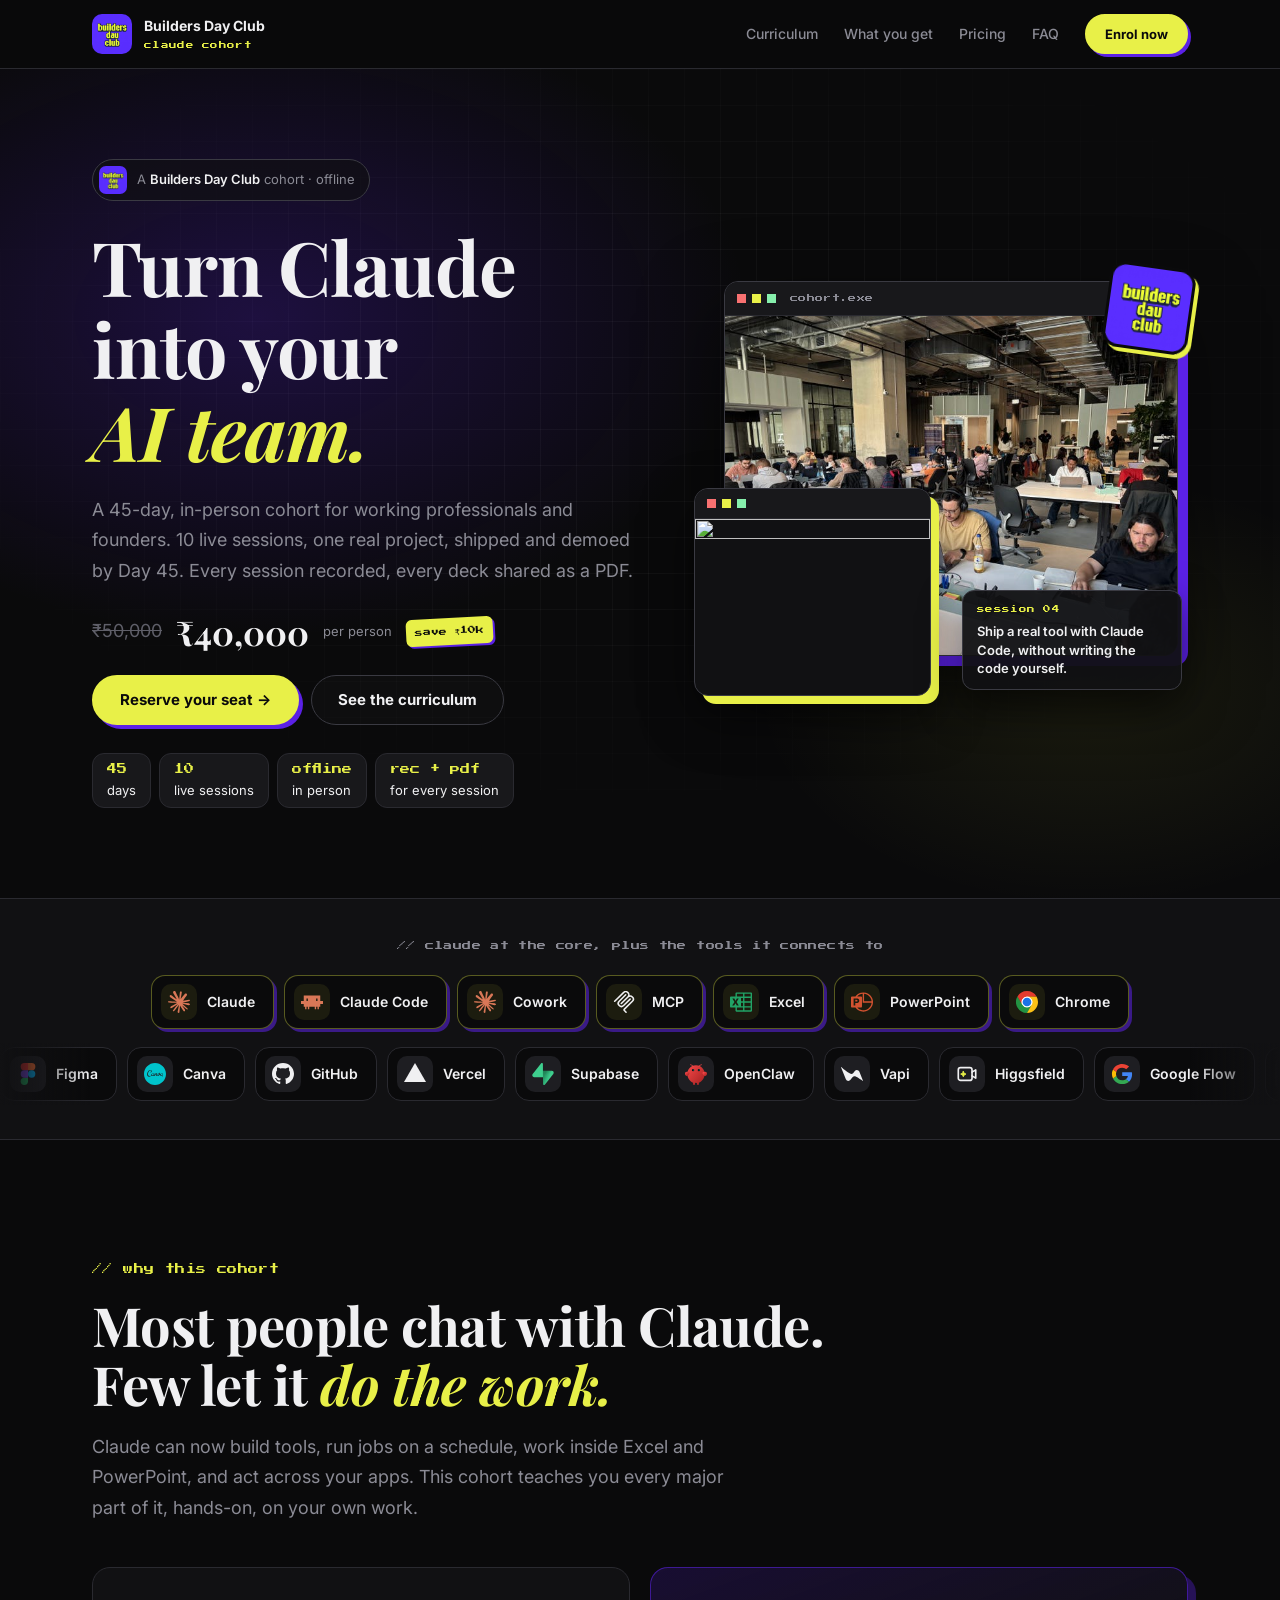
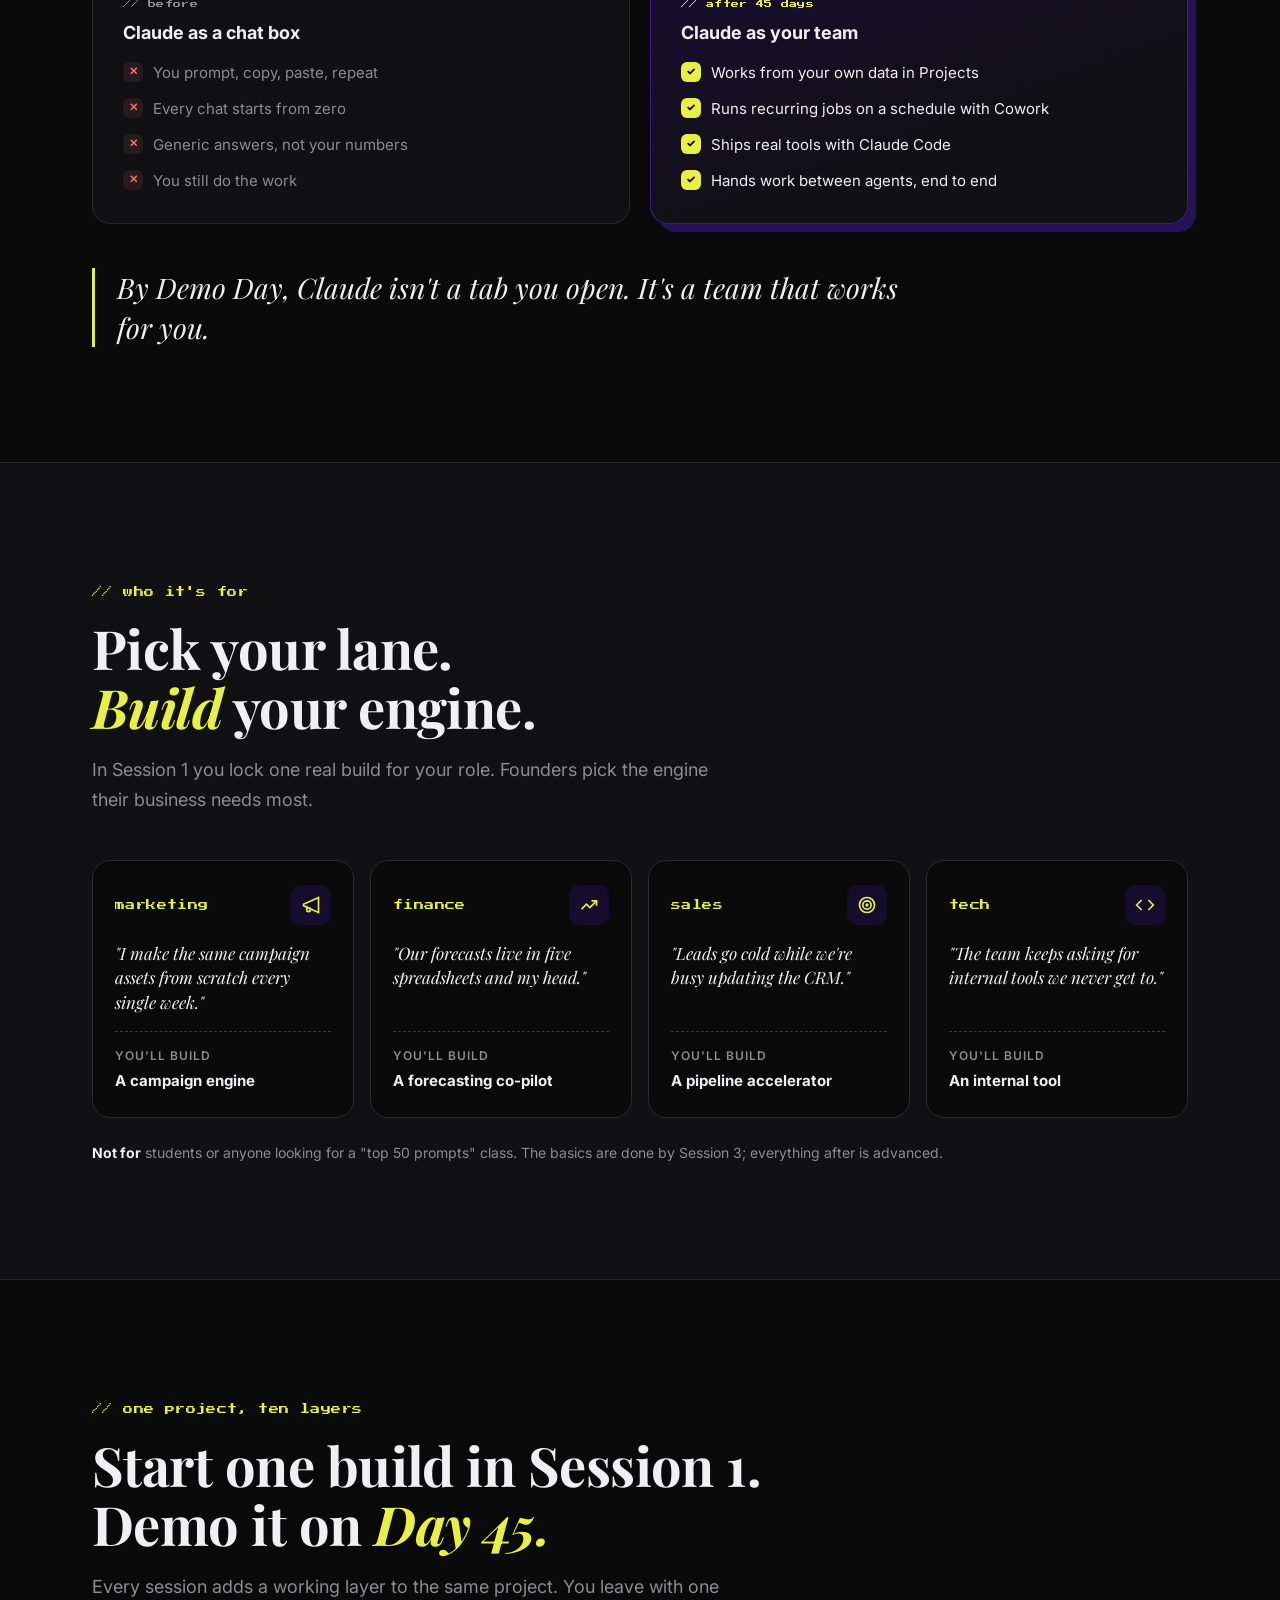
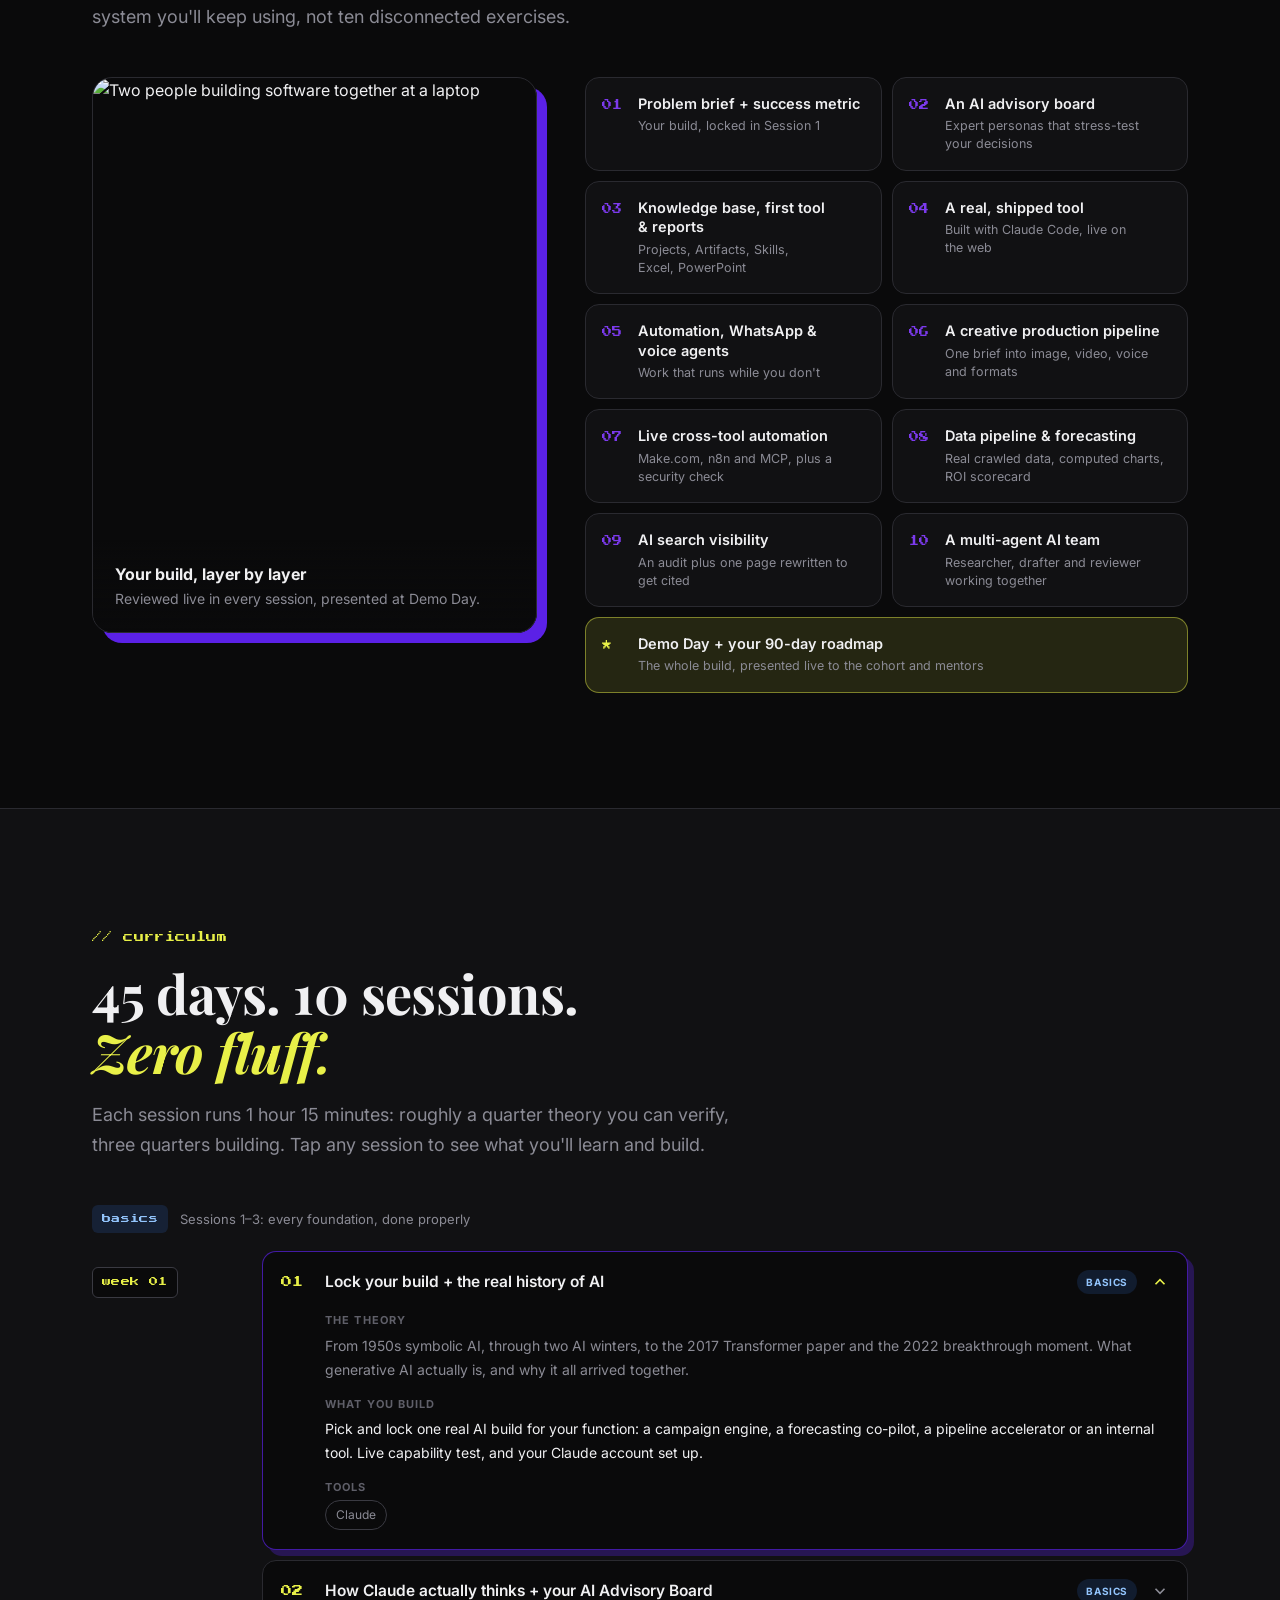
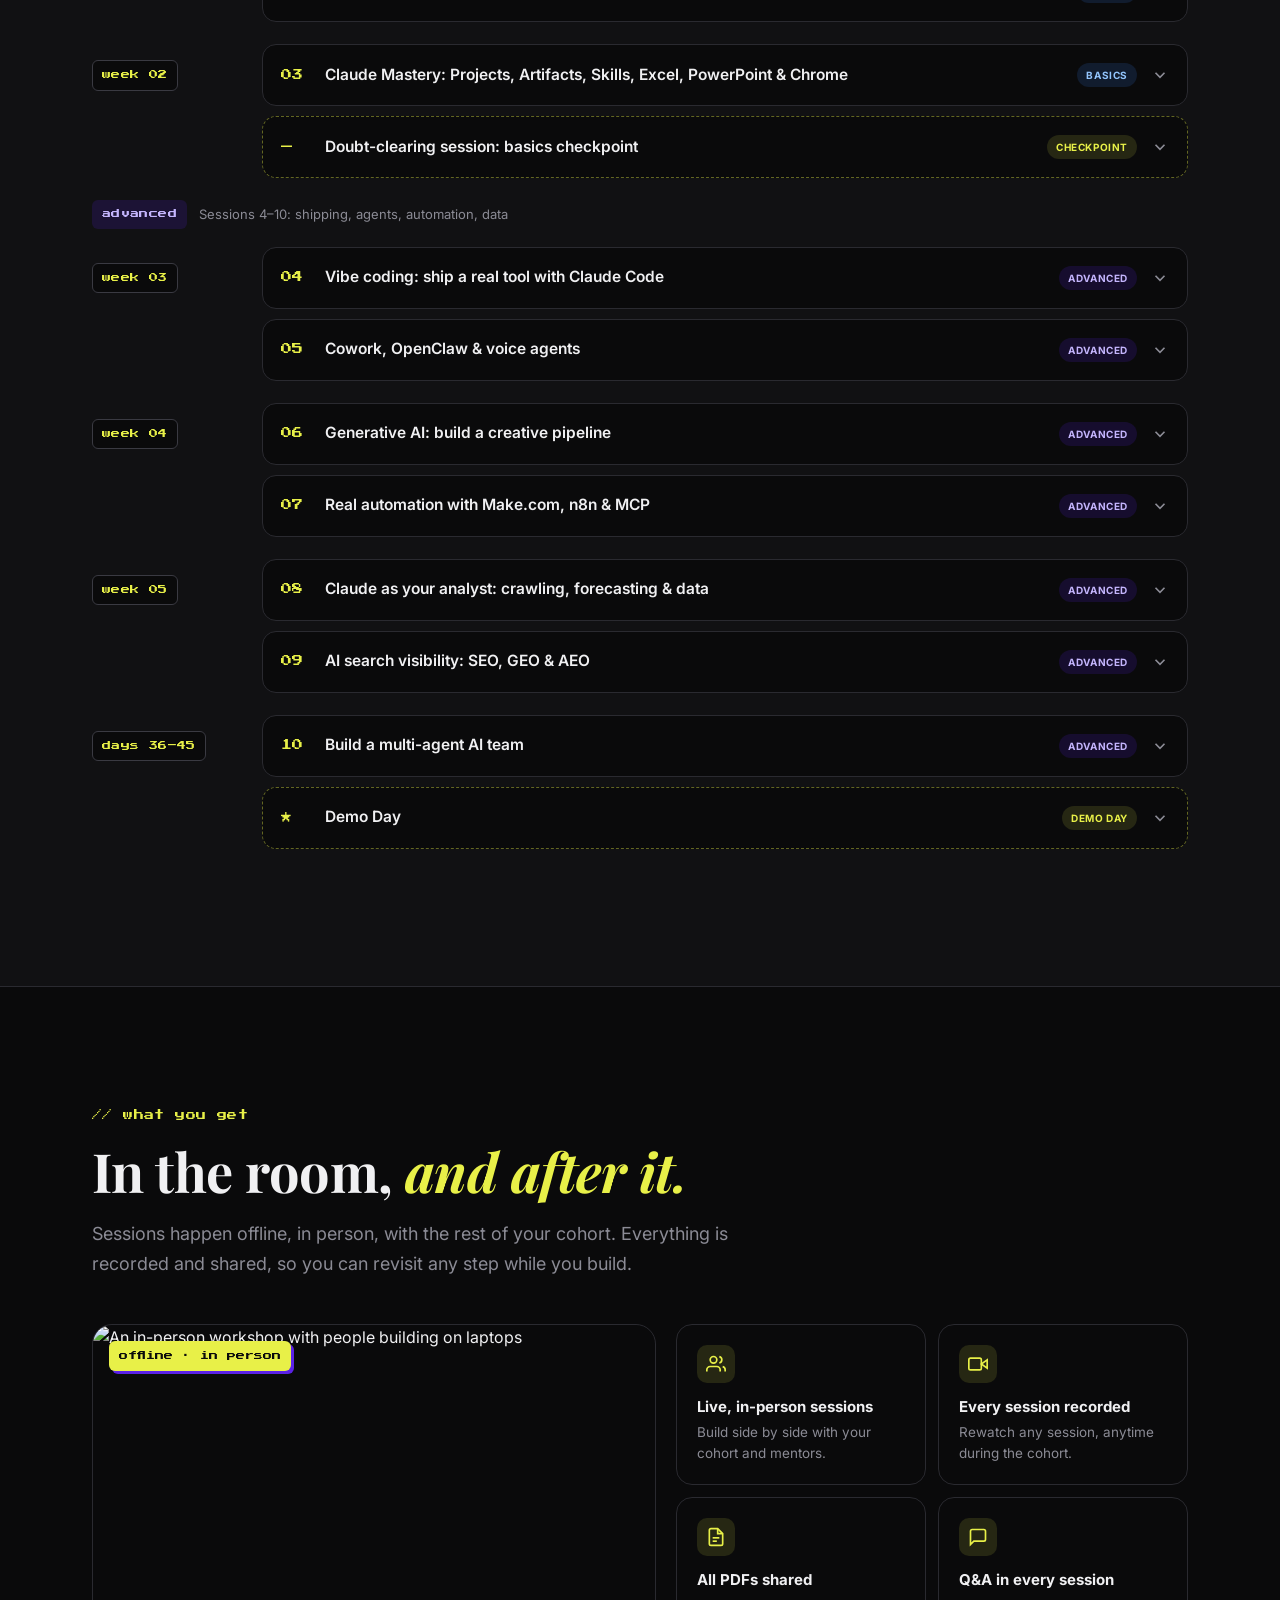
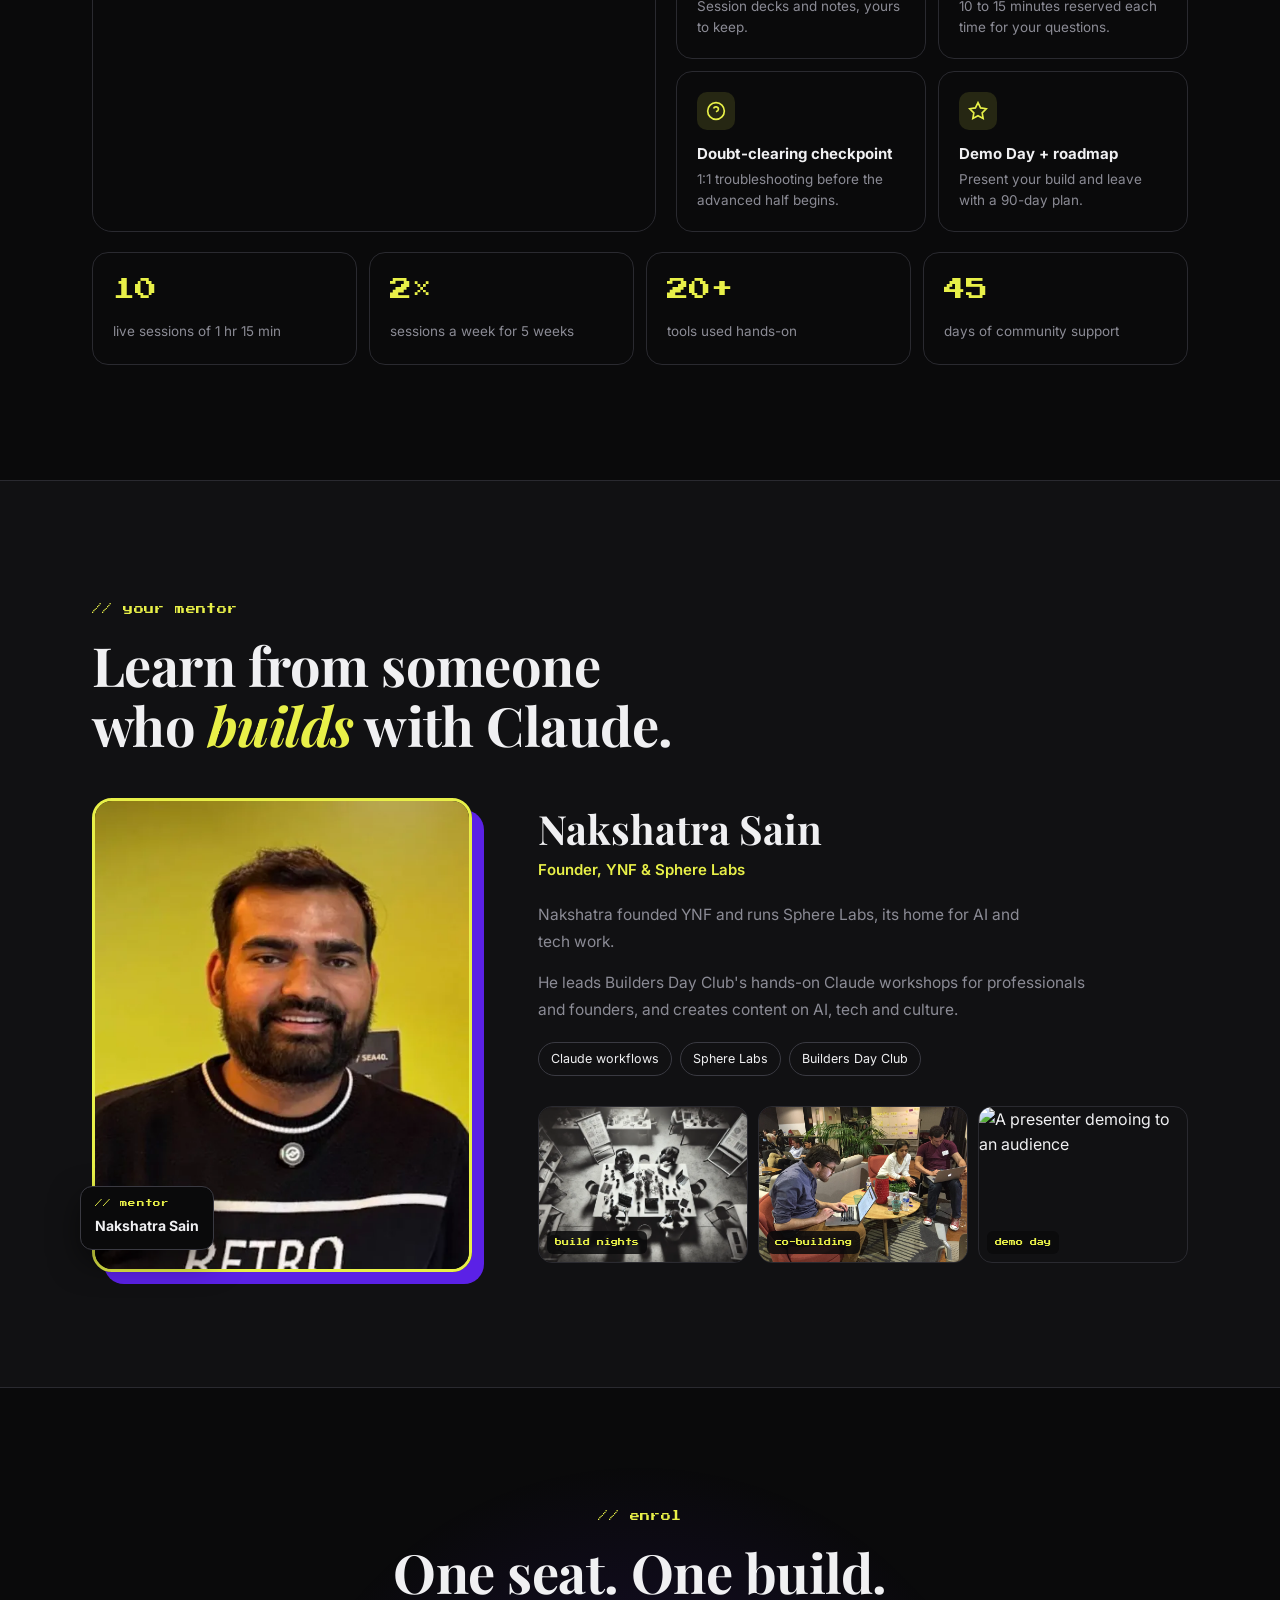
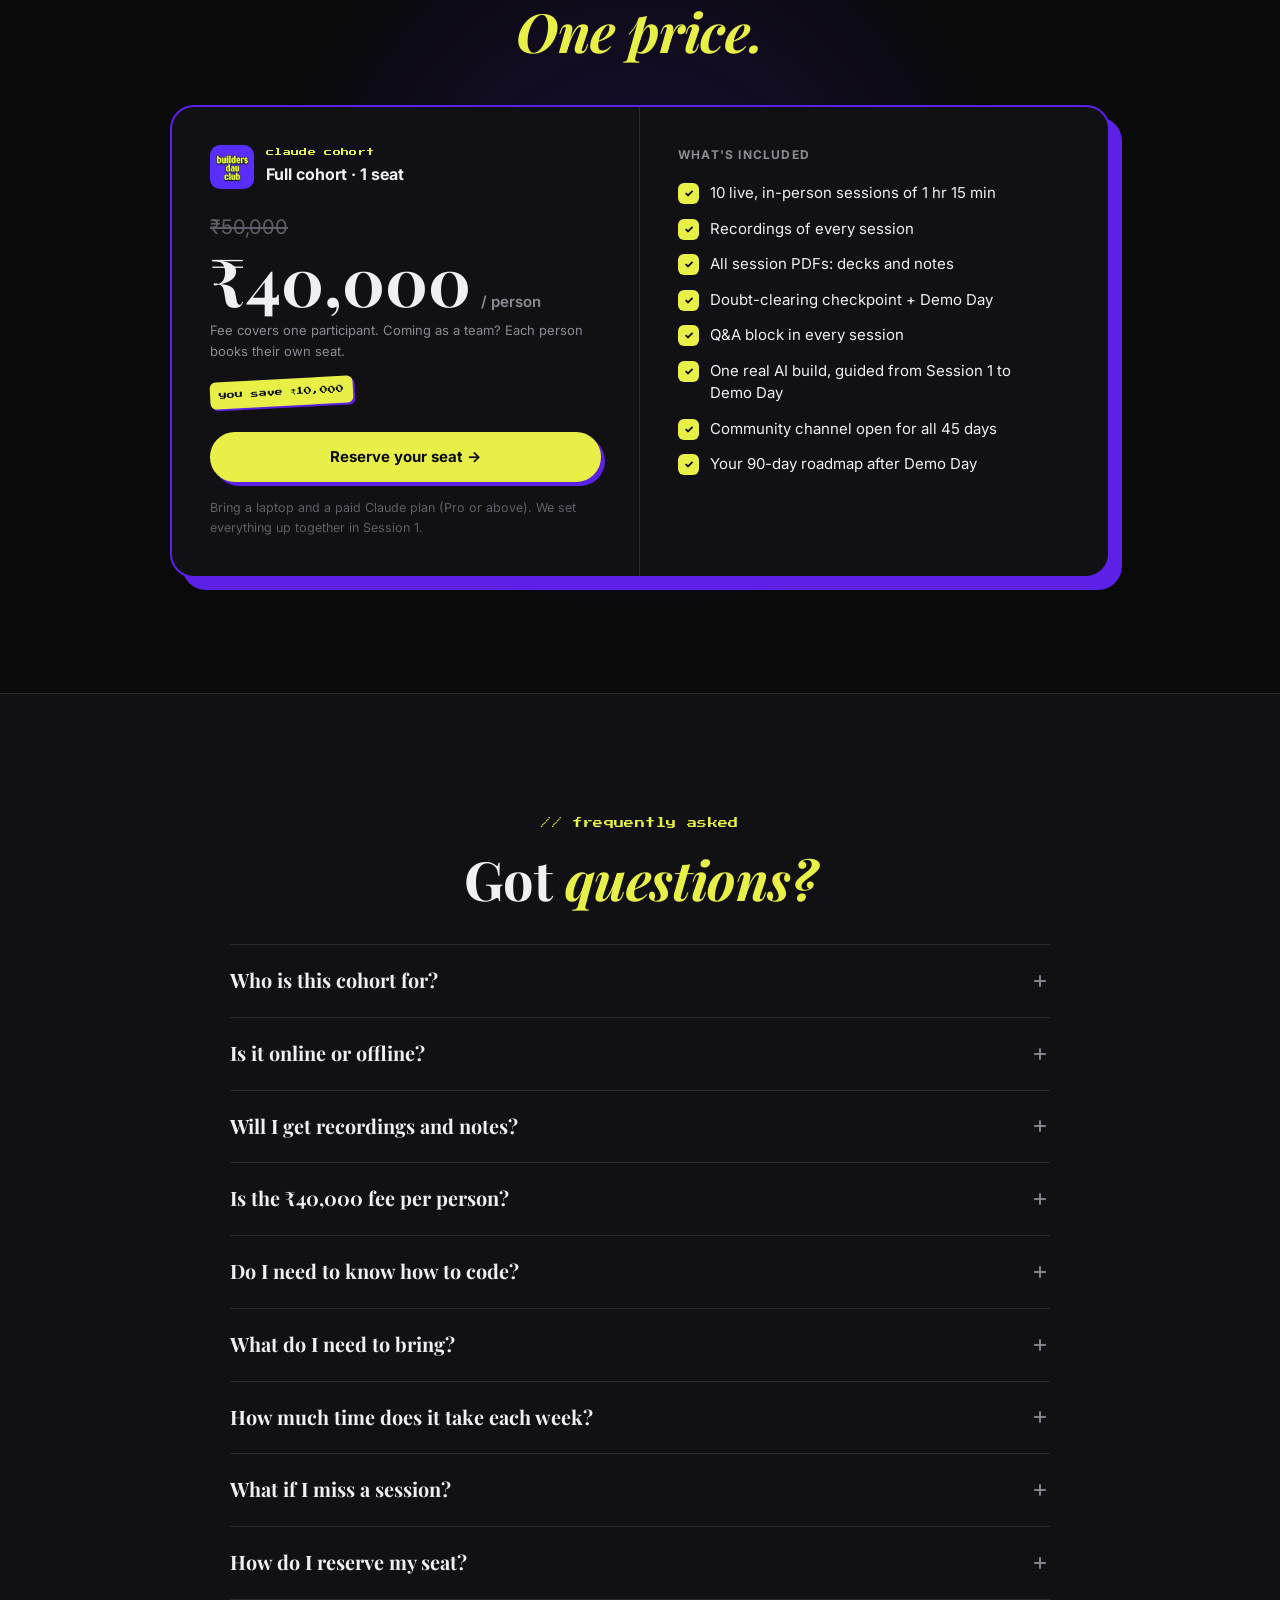
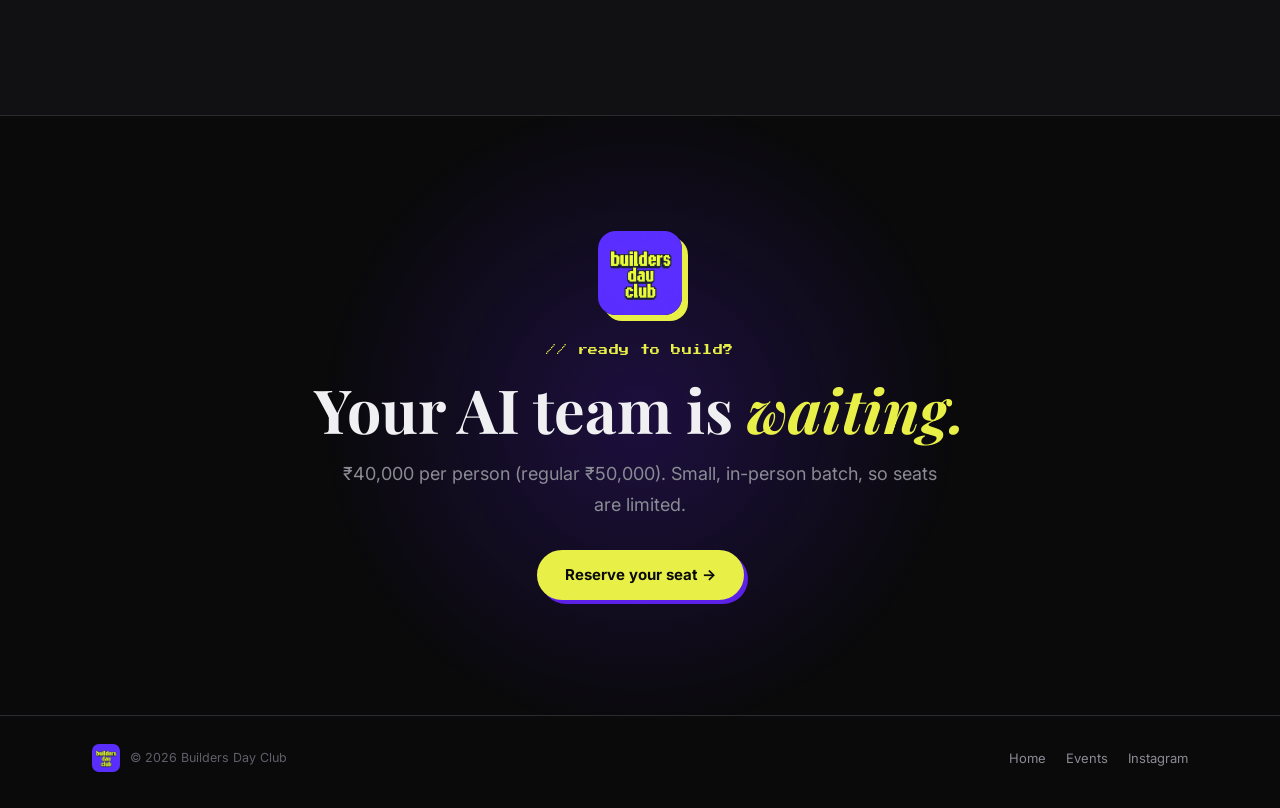
==== commit 37454119: "Update index.html" ====
--- a/cohort2/index.html
+++ b/cohort2/index.html
@@ -147,17 +147,24 @@
   .chip-float .pixel { font-size: 7.5px; display: block; margin-bottom: 7px; }
   .chip-float p { font-size: 13px; font-weight: 600; line-height: 1.4; }
 
-  /* ═════ TOOLS MARQUEE ═════ */
-  .tools { padding: 26px 0; border-top: 1px solid var(--border); border-bottom: 1px solid var(--border); overflow: hidden; background: var(--surface); }
-  .tools-label { text-align: center; margin-bottom: 16px; color: var(--muted); font-size: 8.5px; }
+
+  /* ═════ TOOLS (logo tiles) ═════ */
+  .tools { padding: 40px 0 34px; border-top: 1px solid var(--border); border-bottom: 1px solid var(--border); overflow: hidden; background: var(--surface); }
+  .tools-label { text-align: center; margin-bottom: 22px; color: var(--muted); font-size: 9px; }
+  .core-row { display: flex; flex-wrap: wrap; justify-content: center; gap: 10px; margin-bottom: 14px; }
+  .ltile { display: inline-flex; align-items: center; gap: 10px; height: 54px; padding: 0 18px 0 9px; border: 1px solid var(--border); border-radius: 14px; background: var(--bg); font-size: 14px; font-weight: 600; white-space: nowrap; flex-shrink: 0; transition: border-color .2s, transform .2s var(--ease); }
+  .ltile:hover { border-color: var(--border-light); transform: translateY(-2px); }
+  .ltile .lg { width: 36px; height: 36px; border-radius: 10px; background: var(--surface-3); display: flex; align-items: center; justify-content: center; flex-shrink: 0; }
+  .ltile .lg svg { width: 22px; height: 22px; display: block; }
+  .ltile.core { border-color: rgba(232,240,72,0.35); box-shadow: 3px 3px 0 rgba(91,33,230,0.55); }
+  .ltile.core .lg { background: rgba(232,240,72,0.08); }
   .marquee { position: relative; overflow: hidden; }
-  .marquee::before, .marquee::after { content: ''; position: absolute; top: 0; bottom: 0; width: 80px; z-index: 2; pointer-events: none; }
+  .marquee::before, .marquee::after { content: ''; position: absolute; top: 0; bottom: 0; width: 90px; z-index: 2; pointer-events: none; }
   .marquee::before { left: 0; background: linear-gradient(90deg, var(--surface), transparent); }
   .marquee::after { right: 0; background: linear-gradient(270deg, var(--surface), transparent); }
-  .track { display: flex; gap: 10px; width: max-content; animation: marquee 45s linear infinite; }
-  .track span { font-size: 14px; font-weight: 600; color: var(--text); border: 1px solid var(--border); background: var(--bg); border-radius: 999px; padding: 8px 18px; white-space: nowrap; }
-  .track span.hl { border-color: rgba(232,240,72,0.35); color: var(--yellow); }
-  @keyframes marquee { to { transform: translateX(-50%); } }
+  .track { display: flex; gap: 10px; width: max-content; padding: 4px 0; animation: marquee 50s linear infinite; }
+  .marquee:hover .track { animation-play-state: paused; }
+  @keyframes marquee { to { transform: translateX(calc(-50% - 5px)); } }
 
   /* ═════ WHY ═════ */
   .compare { display: grid; grid-template-columns: 1fr 1fr; gap: 20px; margin-top: 44px; }
@@ -322,6 +329,22 @@
   .mbar .p s { font-size: 12px; color: var(--faint); display: block; line-height: 1.2; }
   .mbar .p strong { font-size: 19px; font-weight: 800; }
   .mbar .p small { font-size: 11px; color: var(--muted); font-weight: 500; }
+
+
+  /* ═════ PIXEL CURSOR (this page only, mouse/trackpad devices) ═════ */
+  @media (hover: hover) and (pointer: fine) {
+    html, body { cursor: url("data:image/svg+xml,%3Csvg%20xmlns%3D%22http%3A//www.w3.org/2000/svg%22%20width%3D%2224%22%20height%3D%2232%22%20viewBox%3D%220%200%2024%2032%22%20shape-rendering%3D%22crispEdges%22%3E%3Crect%20x%3D%220%22%20y%3D%220%22%20width%3D%222%22%20height%3D%222%22%20fill%3D%22%230A0A0B%22/%3E%3Crect%20x%3D%220%22%20y%3D%222%22%20width%3D%222%22%20height%3D%222%22%20fill%3D%22%230A0A0B%22/%3E%3Crect%20x%3D%222%22%20y%3D%222%22%20width%3D%222%22%20height%3D%222%22%20fill%3D%22%230A0A0B%22/%3E%3Crect%20x%3D%220%22%20y%3D%224%22%20width%3D%222%22%20height%3D%222%22%20fill%3D%22%230A0A0B%22/%3E%3Crect%20x%3D%222%22%20y%3D%224%22%20width%3D%222%22%20height%3D%222%22%20fill%3D%22%23E8F048%22/%3E%3Crect%20x%3D%224%22%20y%3D%224%22%20width%3D%222%22%20height%3D%222%22%20fill%3D%22%230A0A0B%22/%3E%3Crect%20x%3D%220%22%20y%3D%226%22%20width%3D%222%22%20height%3D%222%22%20fill%3D%22%230A0A0B%22/%3E%3Crect%20x%3D%222%22%20y%3D%226%22%20width%3D%222%22%20height%3D%222%22%20fill%3D%22%23E8F048%22/%3E%3Crect%20x%3D%224%22%20y%3D%226%22%20width%3D%222%22%20height%3D%222%22%20fill%3D%22%23E8F048%22/%3E%3Crect%20x%3D%226%22%20y%3D%226%22%20width%3D%222%22%20height%3D%222%22%20fill%3D%22%230A0A0B%22/%3E%3Crect%20x%3D%220%22%20y%3D%228%22%20width%3D%222%22%20height%3D%222%22%20fill%3D%22%230A0A0B%22/%3E%3Crect%20x%3D%222%22%20y%3D%228%22%20width%3D%222%22%20height%3D%222%22%20fill%3D%22%23E8F048%22/%3E%3Crect%20x%3D%224%22%20y%3D%228%22%20width%3D%222%22%20height%3D%222%22%20fill%3D%22%23E8F048%22/%3E%3Crect%20x%3D%226%22%20y%3D%228%22%20width%3D%222%22%20height%3D%222%22%20fill%3D%22%23E8F048%22/%3E%3Crect%20x%3D%228%22%20y%3D%228%22%20width%3D%222%22%20height%3D%222%22%20fill%3D%22%230A0A0B%22/%3E%3Crect%20x%3D%220%22%20y%3D%2210%22%20width%3D%222%22%20height%3D%222%22%20fill%3D%22%230A0A0B%22/%3E%3Crect%20x%3D%222%22%20y%3D%2210%22%20width%3D%222%22%20height%3D%222%22%20fill%3D%22%23E8F048%22/%3E%3Crect%20x%3D%224%22%20y%3D%2210%22%20width%3D%222%22%20height%3D%222%22%20fill%3D%22%23E8F048%22/%3E%3Crect%20x%3D%226%22%20y%3D%2210%22%20width%3D%222%22%20height%3D%222%22%20fill%3D%22%23E8F048%22/%3E%3Crect%20x%3D%228%22%20y%3D%2210%22%20width%3D%222%22%20height%3D%222%22%20fill%3D%22%23E8F048%22/%3E%3Crect%20x%3D%2210%22%20y%3D%2210%22%20width%3D%222%22%20height%3D%222%22%20fill%3D%22%230A0A0B%22/%3E%3Crect%20x%3D%220%22%20y%3D%2212%22%20width%3D%222%22%20height%3D%222%22%20fill%3D%22%230A0A0B%22/%3E%3Crect%20x%3D%222%22%20y%3D%2212%22%20width%3D%222%22%20height%3D%222%22%20fill%3D%22%23E8F048%22/%3E%3Crect%20x%3D%224%22%20y%3D%2212%22%20width%3D%222%22%20height%3D%222%22%20fill%3D%22%23E8F048%22/%3E%3Crect%20x%3D%226%22%20y%3D%2212%22%20width%3D%222%22%20height%3D%222%22%20fill%3D%22%23E8F048%22/%3E%3Crect%20x%3D%228%22%20y%3D%2212%22%20width%3D%222%22%20height%3D%222%22%20fill%3D%22%23E8F048%22/%3E%3Crect%20x%3D%2210%22%20y%3D%2212%22%20width%3D%222%22%20height%3D%222%22%20fill%3D%22%23E8F048%22/%3E%3Crect%20x%3D%2212%22%20y%3D%2212%22%20width%3D%222%22%20height%3D%222%22%20fill%3D%22%230A0A0B%22/%3E%3Crect%20x%3D%220%22%20y%3D%2214%22%20width%3D%222%22%20height%3D%222%22%20fill%3D%22%230A0A0B%22/%3E%3Crect%20x%3D%222%22%20y%3D%2214%22%20width%3D%222%22%20height%3D%222%22%20fill%3D%22%23E8F048%22/%3E%3Crect%20x%3D%224%22%20y%3D%2214%22%20width%3D%222%22%20height%3D%222%22%20fill%3D%22%23E8F048%22/%3E%3Crect%20x%3D%226%22%20y%3D%2214%22%20width%3D%222%22%20height%3D%222%22%20fill%3D%22%23E8F048%22/%3E%3Crect%20x%3D%228%22%20y%3D%2214%22%20width%3D%222%22%20height%3D%222%22%20fill%3D%22%23E8F048%22/%3E%3Crect%20x%3D%2210%22%20y%3D%2214%22%20width%3D%222%22%20height%3D%222%22%20fill%3D%22%23E8F048%22/%3E%3Crect%20x%3D%2212%22%20y%3D%2214%22%20width%3D%222%22%20height%3D%222%22%20fill%3D%22%23E8F048%22/%3E%3Crect%20x%3D%2214%22%20y%3D%2214%22%20width%3D%222%22%20height%3D%222%22%20fill%3D%22%230A0A0B%22/%3E%3Crect%20x%3D%220%22%20y%3D%2216%22%20width%3D%222%22%20height%3D%222%22%20fill%3D%22%230A0A0B%22/%3E%3Crect%20x%3D%222%22%20y%3D%2216%22%20width%3D%222%22%20height%3D%222%22%20fill%3D%22%23E8F048%22/%3E%3Crect%20x%3D%224%22%20y%3D%2216%22%20width%3D%222%22%20height%3D%222%22%20fill%3D%22%23E8F048%22/%3E%3Crect%20x%3D%226%22%20y%3D%2216%22%20width%3D%222%22%20height%3D%222%22%20fill%3D%22%23E8F048%22/%3E%3Crect%20x%3D%228%22%20y%3D%2216%22%20width%3D%222%22%20height%3D%222%22%20fill%3D%22%23E8F048%22/%3E%3Crect%20x%3D%2210%22%20y%3D%2216%22%20width%3D%222%22%20height%3D%222%22%20fill%3D%22%23E8F048%22/%3E%3Crect%20x%3D%2212%22%20y%3D%2216%22%20width%3D%222%22%20height%3D%222%22%20fill%3D%22%23E8F048%22/%3E%3Crect%20x%3D%2214%22%20y%3D%2216%22%20width%3D%222%22%20height%3D%222%22%20fill%3D%22%23E8F048%22/%3E%3Crect%20x%3D%2216%22%20y%3D%2216%22%20width%3D%222%22%20height%3D%222%22%20fill%3D%22%230A0A0B%22/%3E%3Crect%20x%3D%220%22%20y%3D%2218%22%20width%3D%222%22%20height%3D%222%22%20fill%3D%22%230A0A0B%22/%3E%3Crect%20x%3D%222%22%20y%3D%2218%22%20width%3D%222%22%20height%3D%222%22%20fill%3D%22%23E8F048%22/%3E%3Crect%20x%3D%224%22%20y%3D%2218%22%20width%3D%222%22%20height%3D%222%22%20fill%3D%22%23E8F048%22/%3E%3Crect%20x%3D%226%22%20y%3D%2218%22%20width%3D%222%22%20height%3D%222%22%20fill%3D%22%23E8F048%22/%3E%3Crect%20x%3D%228%22%20y%3D%2218%22%20width%3D%222%22%20height%3D%222%22%20fill%3D%22%23E8F048%22/%3E%3Crect%20x%3D%2210%22%20y%3D%2218%22%20width%3D%222%22%20height%3D%222%22%20fill%3D%22%23E8F048%22/%3E%3Crect%20x%3D%2212%22%20y%3D%2218%22%20width%3D%222%22%20height%3D%222%22%20fill%3D%22%23E8F048%22/%3E%3Crect%20x%3D%2214%22%20y%3D%2218%22%20width%3D%222%22%20height%3D%222%22%20fill%3D%22%23E8F048%22/%3E%3Crect%20x%3D%2216%22%20y%3D%2218%22%20width%3D%222%22%20height%3D%222%22%20fill%3D%22%23E8F048%22/%3E%3Crect%20x%3D%2218%22%20y%3D%2218%22%20width%3D%222%22%20height%3D%222%22%20fill%3D%22%230A0A0B%22/%3E%3Crect%20x%3D%220%22%20y%3D%2220%22%20width%3D%222%22%20height%3D%222%22%20fill%3D%22%230A0A0B%22/%3E%3Crect%20x%3D%222%22%20y%3D%2220%22%20width%3D%222%22%20height%3D%222%22%20fill%3D%22%23E8F048%22/%3E%3Crect%20x%3D%224%22%20y%3D%2220%22%20width%3D%222%22%20height%3D%222%22%20fill%3D%22%23E8F048%22/%3E%3Crect%20x%3D%226%22%20y%3D%2220%22%20width%3D%222%22%20height%3D%222%22%20fill%3D%22%23E8F048%22/%3E%3Crect%20x%3D%228%22%20y%3D%2220%22%20width%3D%222%22%20height%3D%222%22%20fill%3D%22%23E8F048%22/%3E%3Crect%20x%3D%2210%22%20y%3D%2220%22%20width%3D%222%22%20height%3D%222%22%20fill%3D%22%23E8F048%22/%3E%3Crect%20x%3D%2212%22%20y%3D%2220%22%20width%3D%222%22%20height%3D%222%22%20fill%3D%22%230A0A0B%22/%3E%3Crect%20x%3D%2214%22%20y%3D%2220%22%20width%3D%222%22%20height%3D%222%22%20fill%3D%22%230A0A0B%22/%3E%3Crect%20x%3D%2216%22%20y%3D%2220%22%20width%3D%222%22%20height%3D%222%22%20fill%3D%22%230A0A0B%22/%3E%3Crect%20x%3D%2218%22%20y%3D%2220%22%20width%3D%222%22%20height%3D%222%22%20fill%3D%22%230A0A0B%22/%3E%3Crect%20x%3D%2220%22%20y%3D%2220%22%20width%3D%222%22%20height%3D%222%22%20fill%3D%22%230A0A0B%22/%3E%3Crect%20x%3D%220%22%20y%3D%2222%22%20width%3D%222%22%20height%3D%222%22%20fill%3D%22%230A0A0B%22/%3E%3Crect%20x%3D%222%22%20y%3D%2222%22%20width%3D%222%22%20height%3D%222%22%20fill%3D%22%23E8F048%22/%3E%3Crect%20x%3D%224%22%20y%3D%2222%22%20width%3D%222%22%20height%3D%222%22%20fill%3D%22%23E8F048%22/%3E%3Crect%20x%3D%226%22%20y%3D%2222%22%20width%3D%222%22%20height%3D%222%22%20fill%3D%22%230A0A0B%22/%3E%3Crect%20x%3D%228%22%20y%3D%2222%22%20width%3D%222%22%20height%3D%222%22%20fill%3D%22%23E8F048%22/%3E%3Crect%20x%3D%2210%22%20y%3D%2222%22%20width%3D%222%22%20height%3D%222%22%20fill%3D%22%23E8F048%22/%3E%3Crect%20x%3D%2212%22%20y%3D%2222%22%20width%3D%222%22%20height%3D%222%22%20fill%3D%22%230A0A0B%22/%3E%3Crect%20x%3D%220%22%20y%3D%2224%22%20width%3D%222%22%20height%3D%222%22%20fill%3D%22%230A0A0B%22/%3E%3Crect%20x%3D%222%22%20y%3D%2224%22%20width%3D%222%22%20height%3D%222%22%20fill%3D%22%23E8F048%22/%3E%3Crect%20x%3D%224%22%20y%3D%2224%22%20width%3D%222%22%20height%3D%222%22%20fill%3D%22%230A0A0B%22/%3E%3Crect%20x%3D%228%22%20y%3D%2224%22%20width%3D%222%22%20height%3D%222%22%20fill%3D%22%230A0A0B%22/%3E%3Crect%20x%3D%2210%22%20y%3D%2224%22%20width%3D%222%22%20height%3D%222%22%20fill%3D%22%23E8F048%22/%3E%3Crect%20x%3D%2212%22%20y%3D%2224%22%20width%3D%222%22%20height%3D%222%22%20fill%3D%22%23E8F048%22/%3E%3Crect%20x%3D%2214%22%20y%3D%2224%22%20width%3D%222%22%20height%3D%222%22%20fill%3D%22%230A0A0B%22/%3E%3Crect%20x%3D%220%22%20y%3D%2226%22%20width%3D%222%22%20height%3D%222%22%20fill%3D%22%230A0A0B%22/%3E%3Crect%20x%3D%222%22%20y%3D%2226%22%20width%3D%222%22%20height%3D%222%22%20fill%3D%22%230A0A0B%22/%3E%3Crect%20x%3D%228%22%20y%3D%2226%22%20width%3D%222%22%20height%3D%222%22%20fill%3D%22%230A0A0B%22/%3E%3Crect%20x%3D%2210%22%20y%3D%2226%22%20width%3D%222%22%20height%3D%222%22%20fill%3D%22%23E8F048%22/%3E%3Crect%20x%3D%2212%22%20y%3D%2226%22%20width%3D%222%22%20height%3D%222%22%20fill%3D%22%23E8F048%22/%3E%3Crect%20x%3D%2214%22%20y%3D%2226%22%20width%3D%222%22%20height%3D%222%22%20fill%3D%22%230A0A0B%22/%3E%3Crect%20x%3D%220%22%20y%3D%2228%22%20width%3D%222%22%20height%3D%222%22%20fill%3D%22%230A0A0B%22/%3E%3Crect%20x%3D%2210%22%20y%3D%2228%22%20width%3D%222%22%20height%3D%222%22%20fill%3D%22%230A0A0B%22/%3E%3Crect%20x%3D%2212%22%20y%3D%2228%22%20width%3D%222%22%20height%3D%222%22%20fill%3D%22%23E8F048%22/%3E%3Crect%20x%3D%2214%22%20y%3D%2228%22%20width%3D%222%22%20height%3D%222%22%20fill%3D%22%23E8F048%22/%3E%3Crect%20x%3D%2216%22%20y%3D%2228%22%20width%3D%222%22%20height%3D%222%22%20fill%3D%22%230A0A0B%22/%3E%3Crect%20x%3D%2210%22%20y%3D%2230%22%20width%3D%222%22%20height%3D%222%22%20fill%3D%22%230A0A0B%22/%3E%3Crect%20x%3D%2212%22%20y%3D%2230%22%20width%3D%222%22%20height%3D%222%22%20fill%3D%22%230A0A0B%22/%3E%3Crect%20x%3D%2214%22%20y%3D%2230%22%20width%3D%222%22%20height%3D%222%22%20fill%3D%22%230A0A0B%22/%3E%3C/svg%3E") 1 1, auto; }
+    a, button, summary, label, .s-head, .faq-q, .lane, .gallery figure { cursor: url("data:image/svg+xml,%3Csvg%20xmlns%3D%22http%3A//www.w3.org/2000/svg%22%20width%3D%2224%22%20height%3D%2232%22%20viewBox%3D%220%200%2024%2032%22%20shape-rendering%3D%22crispEdges%22%3E%3Crect%20x%3D%220%22%20y%3D%220%22%20width%3D%222%22%20height%3D%222%22%20fill%3D%22%23E8F048%22/%3E%3Crect%20x%3D%220%22%20y%3D%222%22%20width%3D%222%22%20height%3D%222%22%20fill%3D%22%23E8F048%22/%3E%3Crect%20x%3D%222%22%20y%3D%222%22%20width%3D%222%22%20height%3D%222%22%20fill%3D%22%23E8F048%22/%3E%3Crect%20x%3D%220%22%20y%3D%224%22%20width%3D%222%22%20height%3D%222%22%20fill%3D%22%23E8F048%22/%3E%3Crect%20x%3D%222%22%20y%3D%224%22%20width%3D%222%22%20height%3D%222%22%20fill%3D%22%237C3AED%22/%3E%3Crect%20x%3D%224%22%20y%3D%224%22%20width%3D%222%22%20height%3D%222%22%20fill%3D%22%23E8F048%22/%3E%3Crect%20x%3D%220%22%20y%3D%226%22%20width%3D%222%22%20height%3D%222%22%20fill%3D%22%23E8F048%22/%3E%3Crect%20x%3D%222%22%20y%3D%226%22%20width%3D%222%22%20height%3D%222%22%20fill%3D%22%237C3AED%22/%3E%3Crect%20x%3D%224%22%20y%3D%226%22%20width%3D%222%22%20height%3D%222%22%20fill%3D%22%237C3AED%22/%3E%3Crect%20x%3D%226%22%20y%3D%226%22%20width%3D%222%22%20height%3D%222%22%20fill%3D%22%23E8F048%22/%3E%3Crect%20x%3D%220%22%20y%3D%228%22%20width%3D%222%22%20height%3D%222%22%20fill%3D%22%23E8F048%22/%3E%3Crect%20x%3D%222%22%20y%3D%228%22%20width%3D%222%22%20height%3D%222%22%20fill%3D%22%237C3AED%22/%3E%3Crect%20x%3D%224%22%20y%3D%228%22%20width%3D%222%22%20height%3D%222%22%20fill%3D%22%237C3AED%22/%3E%3Crect%20x%3D%226%22%20y%3D%228%22%20width%3D%222%22%20height%3D%222%22%20fill%3D%22%237C3AED%22/%3E%3Crect%20x%3D%228%22%20y%3D%228%22%20width%3D%222%22%20height%3D%222%22%20fill%3D%22%23E8F048%22/%3E%3Crect%20x%3D%220%22%20y%3D%2210%22%20width%3D%222%22%20height%3D%222%22%20fill%3D%22%23E8F048%22/%3E%3Crect%20x%3D%222%22%20y%3D%2210%22%20width%3D%222%22%20height%3D%222%22%20fill%3D%22%237C3AED%22/%3E%3Crect%20x%3D%224%22%20y%3D%2210%22%20width%3D%222%22%20height%3D%222%22%20fill%3D%22%237C3AED%22/%3E%3Crect%20x%3D%226%22%20y%3D%2210%22%20width%3D%222%22%20height%3D%222%22%20fill%3D%22%237C3AED%22/%3E%3Crect%20x%3D%228%22%20y%3D%2210%22%20width%3D%222%22%20height%3D%222%22%20fill%3D%22%237C3AED%22/%3E%3Crect%20x%3D%2210%22%20y%3D%2210%22%20width%3D%222%22%20height%3D%222%22%20fill%3D%22%23E8F048%22/%3E%3Crect%20x%3D%220%22%20y%3D%2212%22%20width%3D%222%22%20height%3D%222%22%20fill%3D%22%23E8F048%22/%3E%3Crect%20x%3D%222%22%20y%3D%2212%22%20width%3D%222%22%20height%3D%222%22%20fill%3D%22%237C3AED%22/%3E%3Crect%20x%3D%224%22%20y%3D%2212%22%20width%3D%222%22%20height%3D%222%22%20fill%3D%22%237C3AED%22/%3E%3Crect%20x%3D%226%22%20y%3D%2212%22%20width%3D%222%22%20height%3D%222%22%20fill%3D%22%237C3AED%22/%3E%3Crect%20x%3D%228%22%20y%3D%2212%22%20width%3D%222%22%20height%3D%222%22%20fill%3D%22%237C3AED%22/%3E%3Crect%20x%3D%2210%22%20y%3D%2212%22%20width%3D%222%22%20height%3D%222%22%20fill%3D%22%237C3AED%22/%3E%3Crect%20x%3D%2212%22%20y%3D%2212%22%20width%3D%222%22%20height%3D%222%22%20fill%3D%22%23E8F048%22/%3E%3Crect%20x%3D%220%22%20y%3D%2214%22%20width%3D%222%22%20height%3D%222%22%20fill%3D%22%23E8F048%22/%3E%3Crect%20x%3D%222%22%20y%3D%2214%22%20width%3D%222%22%20height%3D%222%22%20fill%3D%22%237C3AED%22/%3E%3Crect%20x%3D%224%22%20y%3D%2214%22%20width%3D%222%22%20height%3D%222%22%20fill%3D%22%237C3AED%22/%3E%3Crect%20x%3D%226%22%20y%3D%2214%22%20width%3D%222%22%20height%3D%222%22%20fill%3D%22%237C3AED%22/%3E%3Crect%20x%3D%228%22%20y%3D%2214%22%20width%3D%222%22%20height%3D%222%22%20fill%3D%22%237C3AED%22/%3E%3Crect%20x%3D%2210%22%20y%3D%2214%22%20width%3D%222%22%20height%3D%222%22%20fill%3D%22%237C3AED%22/%3E%3Crect%20x%3D%2212%22%20y%3D%2214%22%20width%3D%222%22%20height%3D%222%22%20fill%3D%22%237C3AED%22/%3E%3Crect%20x%3D%2214%22%20y%3D%2214%22%20width%3D%222%22%20height%3D%222%22%20fill%3D%22%23E8F048%22/%3E%3Crect%20x%3D%220%22%20y%3D%2216%22%20width%3D%222%22%20height%3D%222%22%20fill%3D%22%23E8F048%22/%3E%3Crect%20x%3D%222%22%20y%3D%2216%22%20width%3D%222%22%20height%3D%222%22%20fill%3D%22%237C3AED%22/%3E%3Crect%20x%3D%224%22%20y%3D%2216%22%20width%3D%222%22%20height%3D%222%22%20fill%3D%22%237C3AED%22/%3E%3Crect%20x%3D%226%22%20y%3D%2216%22%20width%3D%222%22%20height%3D%222%22%20fill%3D%22%237C3AED%22/%3E%3Crect%20x%3D%228%22%20y%3D%2216%22%20width%3D%222%22%20height%3D%222%22%20fill%3D%22%237C3AED%22/%3E%3Crect%20x%3D%2210%22%20y%3D%2216%22%20width%3D%222%22%20height%3D%222%22%20fill%3D%22%237C3AED%22/%3E%3Crect%20x%3D%2212%22%20y%3D%2216%22%20width%3D%222%22%20height%3D%222%22%20fill%3D%22%237C3AED%22/%3E%3Crect%20x%3D%2214%22%20y%3D%2216%22%20width%3D%222%22%20height%3D%222%22%20fill%3D%22%237C3AED%22/%3E%3Crect%20x%3D%2216%22%20y%3D%2216%22%20width%3D%222%22%20height%3D%222%22%20fill%3D%22%23E8F048%22/%3E%3Crect%20x%3D%220%22%20y%3D%2218%22%20width%3D%222%22%20height%3D%222%22%20fill%3D%22%23E8F048%22/%3E%3Crect%20x%3D%222%22%20y%3D%2218%22%20width%3D%222%22%20height%3D%222%22%20fill%3D%22%237C3AED%22/%3E%3Crect%20x%3D%224%22%20y%3D%2218%22%20width%3D%222%22%20height%3D%222%22%20fill%3D%22%237C3AED%22/%3E%3Crect%20x%3D%226%22%20y%3D%2218%22%20width%3D%222%22%20height%3D%222%22%20fill%3D%22%237C3AED%22/%3E%3Crect%20x%3D%228%22%20y%3D%2218%22%20width%3D%222%22%20height%3D%222%22%20fill%3D%22%237C3AED%22/%3E%3Crect%20x%3D%2210%22%20y%3D%2218%22%20width%3D%222%22%20height%3D%222%22%20fill%3D%22%237C3AED%22/%3E%3Crect%20x%3D%2212%22%20y%3D%2218%22%20width%3D%222%22%20height%3D%222%22%20fill%3D%22%237C3AED%22/%3E%3Crect%20x%3D%2214%22%20y%3D%2218%22%20width%3D%222%22%20height%3D%222%22%20fill%3D%22%237C3AED%22/%3E%3Crect%20x%3D%2216%22%20y%3D%2218%22%20width%3D%222%22%20height%3D%222%22%20fill%3D%22%237C3AED%22/%3E%3Crect%20x%3D%2218%22%20y%3D%2218%22%20width%3D%222%22%20height%3D%222%22%20fill%3D%22%23E8F048%22/%3E%3Crect%20x%3D%220%22%20y%3D%2220%22%20width%3D%222%22%20height%3D%222%22%20fill%3D%22%23E8F048%22/%3E%3Crect%20x%3D%222%22%20y%3D%2220%22%20width%3D%222%22%20height%3D%222%22%20fill%3D%22%237C3AED%22/%3E%3Crect%20x%3D%224%22%20y%3D%2220%22%20width%3D%222%22%20height%3D%222%22%20fill%3D%22%237C3AED%22/%3E%3Crect%20x%3D%226%22%20y%3D%2220%22%20width%3D%222%22%20height%3D%222%22%20fill%3D%22%237C3AED%22/%3E%3Crect%20x%3D%228%22%20y%3D%2220%22%20width%3D%222%22%20height%3D%222%22%20fill%3D%22%237C3AED%22/%3E%3Crect%20x%3D%2210%22%20y%3D%2220%22%20width%3D%222%22%20height%3D%222%22%20fill%3D%22%237C3AED%22/%3E%3Crect%20x%3D%2212%22%20y%3D%2220%22%20width%3D%222%22%20height%3D%222%22%20fill%3D%22%23E8F048%22/%3E%3Crect%20x%3D%2214%22%20y%3D%2220%22%20width%3D%222%22%20height%3D%222%22%20fill%3D%22%23E8F048%22/%3E%3Crect%20x%3D%2216%22%20y%3D%2220%22%20width%3D%222%22%20height%3D%222%22%20fill%3D%22%23E8F048%22/%3E%3Crect%20x%3D%2218%22%20y%3D%2220%22%20width%3D%222%22%20height%3D%222%22%20fill%3D%22%23E8F048%22/%3E%3Crect%20x%3D%2220%22%20y%3D%2220%22%20width%3D%222%22%20height%3D%222%22%20fill%3D%22%23E8F048%22/%3E%3Crect%20x%3D%220%22%20y%3D%2222%22%20width%3D%222%22%20height%3D%222%22%20fill%3D%22%23E8F048%22/%3E%3Crect%20x%3D%222%22%20y%3D%2222%22%20width%3D%222%22%20height%3D%222%22%20fill%3D%22%237C3AED%22/%3E%3Crect%20x%3D%224%22%20y%3D%2222%22%20width%3D%222%22%20height%3D%222%22%20fill%3D%22%237C3AED%22/%3E%3Crect%20x%3D%226%22%20y%3D%2222%22%20width%3D%222%22%20height%3D%222%22%20fill%3D%22%23E8F048%22/%3E%3Crect%20x%3D%228%22%20y%3D%2222%22%20width%3D%222%22%20height%3D%222%22%20fill%3D%22%237C3AED%22/%3E%3Crect%20x%3D%2210%22%20y%3D%2222%22%20width%3D%222%22%20height%3D%222%22%20fill%3D%22%237C3AED%22/%3E%3Crect%20x%3D%2212%22%20y%3D%2222%22%20width%3D%222%22%20height%3D%222%22%20fill%3D%22%23E8F048%22/%3E%3Crect%20x%3D%220%22%20y%3D%2224%22%20width%3D%222%22%20height%3D%222%22%20fill%3D%22%23E8F048%22/%3E%3Crect%20x%3D%222%22%20y%3D%2224%22%20width%3D%222%22%20height%3D%222%22%20fill%3D%22%237C3AED%22/%3E%3Crect%20x%3D%224%22%20y%3D%2224%22%20width%3D%222%22%20height%3D%222%22%20fill%3D%22%23E8F048%22/%3E%3Crect%20x%3D%228%22%20y%3D%2224%22%20width%3D%222%22%20height%3D%222%22%20fill%3D%22%23E8F048%22/%3E%3Crect%20x%3D%2210%22%20y%3D%2224%22%20width%3D%222%22%20height%3D%222%22%20fill%3D%22%237C3AED%22/%3E%3Crect%20x%3D%2212%22%20y%3D%2224%22%20width%3D%222%22%20height%3D%222%22%20fill%3D%22%237C3AED%22/%3E%3Crect%20x%3D%2214%22%20y%3D%2224%22%20width%3D%222%22%20height%3D%222%22%20fill%3D%22%23E8F048%22/%3E%3Crect%20x%3D%220%22%20y%3D%2226%22%20width%3D%222%22%20height%3D%222%22%20fill%3D%22%23E8F048%22/%3E%3Crect%20x%3D%222%22%20y%3D%2226%22%20width%3D%222%22%20height%3D%222%22%20fill%3D%22%23E8F048%22/%3E%3Crect%20x%3D%228%22%20y%3D%2226%22%20width%3D%222%22%20height%3D%222%22%20fill%3D%22%23E8F048%22/%3E%3Crect%20x%3D%2210%22%20y%3D%2226%22%20width%3D%222%22%20height%3D%222%22%20fill%3D%22%237C3AED%22/%3E%3Crect%20x%3D%2212%22%20y%3D%2226%22%20width%3D%222%22%20height%3D%222%22%20fill%3D%22%237C3AED%22/%3E%3Crect%20x%3D%2214%22%20y%3D%2226%22%20width%3D%222%22%20height%3D%222%22%20fill%3D%22%23E8F048%22/%3E%3Crect%20x%3D%220%22%20y%3D%2228%22%20width%3D%222%22%20height%3D%222%22%20fill%3D%22%23E8F048%22/%3E%3Crect%20x%3D%2210%22%20y%3D%2228%22%20width%3D%222%22%20height%3D%222%22%20fill%3D%22%23E8F048%22/%3E%3Crect%20x%3D%2212%22%20y%3D%2228%22%20width%3D%222%22%20height%3D%222%22%20fill%3D%22%237C3AED%22/%3E%3Crect%20x%3D%2214%22%20y%3D%2228%22%20width%3D%222%22%20height%3D%222%22%20fill%3D%22%237C3AED%22/%3E%3Crect%20x%3D%2216%22%20y%3D%2228%22%20width%3D%222%22%20height%3D%222%22%20fill%3D%22%23E8F048%22/%3E%3Crect%20x%3D%2210%22%20y%3D%2230%22%20width%3D%222%22%20height%3D%222%22%20fill%3D%22%23E8F048%22/%3E%3Crect%20x%3D%2212%22%20y%3D%2230%22%20width%3D%222%22%20height%3D%222%22%20fill%3D%22%23E8F048%22/%3E%3Crect%20x%3D%2214%22%20y%3D%2230%22%20width%3D%222%22%20height%3D%222%22%20fill%3D%22%23E8F048%22/%3E%3C/svg%3E") 1 1, pointer; }
+    .cursor-ring { display: block; }
+  }
+  .cursor-ring { display: none; position: fixed; left: 0; top: 0; width: 34px; height: 34px; margin: -17px 0 0 -17px; pointer-events: none; z-index: 9999; border: 2px solid rgba(232,240,72,0.55); opacity: 0; transition: opacity .25s, width .25s var(--ease), height .25s var(--ease), margin .25s var(--ease), background .25s, border-color .25s; will-change: transform; }
+  .cursor-ring::before, .cursor-ring::after { content: ''; position: absolute; width: 6px; height: 6px; background: var(--yellow); }
+  .cursor-ring::before { top: -4px; left: -4px; }
+  .cursor-ring::after { bottom: -4px; right: -4px; background: var(--purple-2); }
+  .cursor-ring.on { opacity: 1; }
+  .cursor-ring.hover { width: 54px; height: 54px; margin: -27px 0 0 -27px; background: rgba(124,58,237,0.14); border-color: var(--purple-2); }
+  .cursor-ring.down { width: 24px; height: 24px; margin: -12px 0 0 -12px; }
+  @media (prefers-reduced-motion: reduce) { .cursor-ring { display: none !important; } }
 
   /* ═════ RESPONSIVE ═════ */
   @media (max-width: 1080px) {
@@ -362,6 +385,12 @@
     .brand-text strong { font-size: 13px; }
     .topbar .btn-sm { padding: 0 14px; }
 
+    .core-row { display: grid; grid-template-columns: 1fr 1fr; gap: 8px; }
+    .core-row .ltile { width: 100%; height: 50px; font-size: 13.5px; }
+    .core-row .ltile:last-child:nth-child(odd) { grid-column: 1 / -1; justify-self: center; width: 50%; }
+    .ltile .lg { width: 32px; height: 32px; }
+    .ltile .lg svg { width: 20px; height: 20px; }
+    .tools-label { padding: 0 20px; line-height: 1.8; }
     /* Swipeable rows on phones */
     .lanes, .gallery { display: flex; overflow-x: auto; scroll-snap-type: x mandatory; gap: 12px; margin-left: calc(-1 * var(--gutter)); margin-right: calc(-1 * var(--gutter)); padding: 4px var(--gutter) 14px; scrollbar-width: none; }
     .lanes::-webkit-scrollbar, .gallery::-webkit-scrollbar { display: none; }
@@ -455,7 +484,7 @@
       </div>
       <div class="win win-small">
         <div class="win-bar"><i></i><i></i><i></i></div>
-        <img src="/cohort2/img/code.jpg" alt="">
+        <img src="https://images.unsplash.com/photo-1555066931-4365d14bab8c?w=800&q=75&auto=format&fit=crop" alt="">
       </div>
       <div class="chip-float">
         <span class="pixel">session 04</span>
@@ -468,6 +497,7 @@
 <!-- ═══════════ TOOLS ═══════════ -->
 <div class="tools" aria-label="Tools covered in the cohort">
   <p class="tools-label pixel">// claude at the core, plus the tools it connects to</p>
+  <div class="wrap"><div class="core-row" id="coreRow"></div></div>
   <div class="marquee"><div class="track" id="toolsTrack"></div></div>
 </div>
 
@@ -544,7 +574,7 @@
     <p class="lead reveal">Every session adds a working layer to the same project. You leave with one system you'll keep using, not ten disconnected exercises.</p>
     <div class="build-grid">
       <div class="build-img reveal">
-        <img src="/cohort2/img/build.jpg" alt="Two people building software together at a laptop" loading="lazy">
+        <img src="https://images.unsplash.com/photo-1531482615713-2afd69097998?w=900&q=75&auto=format&fit=crop" alt="Two people building software together at a laptop" loading="lazy">
         <div class="cap"><b>Your build, layer by layer</b>Reviewed live in every session, presented at Demo Day.</div>
       </div>
       <ol class="layers">
@@ -582,7 +612,7 @@
     <p class="lead reveal">Sessions happen offline, in person, with the rest of your cohort. Everything is recorded and shared, so you can revisit any step while you build.</p>
     <div class="get-grid">
       <div class="get-img reveal">
-        <img src="/cohort2/img/workshop.jpg" alt="An in-person workshop with people building on laptops" loading="lazy">
+        <img src="https://images.unsplash.com/photo-1552664730-d307ca884978?w=1100&q=75&auto=format&fit=crop" alt="An in-person workshop with people building on laptops" loading="lazy">
         <span class="badge">offline · in person</span>
       </div>
       <div class="gets">
@@ -610,7 +640,7 @@
     <h2 class="h2 reveal">Learn from someone who <em>builds</em> with Claude.</h2>
     <div class="mentor">
       <div class="portrait reveal">
-        <div class="frame"><img src="/cohort2/img/nakshatra-sain.jpg" alt="Nakshatra Sain"></div>
+        <div class="frame"><img src="[data-uri]" alt="Nakshatra Sain"></div>
         <div class="name-tag"><span class="pixel">// mentor</span><b>Nakshatra Sain</b></div>
       </div>
       <div class="mentor-copy reveal">
@@ -622,7 +652,7 @@
         <div class="gallery">
           <figure><img src="/assets/builders-working.webp" alt="Builders working together around a table" loading="lazy"><figcaption>build nights</figcaption></figure>
           <figure><img src="/assets/startup-collab.jpg" alt="Community members working on laptops" loading="lazy"><figcaption>co-building</figcaption></figure>
-          <figure><img src="/cohort2/img/demo-day.jpg" alt="A presenter demoing to an audience" loading="lazy"><figcaption>demo day</figcaption></figure>
+          <figure><img src="https://images.unsplash.com/photo-1591115765373-5207764f72e7?w=800&q=75&auto=format&fit=crop" alt="A presenter demoing to an audience" loading="lazy"><figcaption>demo day</figcaption></figure>
         </div>
       </div>
     </div>
@@ -700,6 +730,8 @@
   </div>
 </footer>
 
+<div class="cursor-ring" id="cursorRing" aria-hidden="true"></div>
+
 <!-- Mobile sticky enrol bar -->
 <div class="mbar" id="mbar">
   <div class="p"><s>₹50,000</s><strong>₹40,000</strong> <small>/ person</small></div>
@@ -722,11 +754,12 @@
     a.href = ENROLL_URL; a.target = '_blank'; a.rel = 'noopener noreferrer';
   });
 
-  /* ── Tools strip ── */
-  const CLAUDE_TOOLS = ['Claude', 'Projects', 'Artifacts', 'Skills', 'Claude Code', 'Cowork', 'Claude for Excel', 'Claude for PowerPoint', 'Claude in Chrome', 'MCP connectors'];
-  const OTHER_TOOLS  = ['Figma', 'Canva', 'GitHub', 'Vercel', 'Supabase', 'OpenClaw', 'Vapi', 'Higgsfield', 'Google Flow', 'Make.com', 'n8n', 'Firecrawl', 'Apify'];
-  const toolHTML = CLAUDE_TOOLS.map(t => `<span class="hl">${t}</span>`).concat(OTHER_TOOLS.map(t => `<span>${t}</span>`)).join('');
-  document.getElementById('toolsTrack').innerHTML = toolHTML + toolHTML;
+  /* ── Tools: official logos, all at the same size ── */
+  const LOGOS = {"core": [["Claude", "<svg aria-hidden=\"true\" focusable=\"false\" viewBox=\"0 0 24 24\" xmlns=\"http://www.w3.org/2000/svg\"><path d=\"M4.709 15.955l4.72-2.647.08-.23-.08-.128H9.2l-.79-.048-2.698-.073-2.339-.097-2.266-.122-.571-.121L0 11.784l.055-.352.48-.321.686.06 1.52.103 2.278.158 1.652.097 2.449.255h.389l.055-.157-.134-.098-.103-.097-2.358-1.596-2.552-1.688-1.336-.972-.724-.491-.364-.462-.158-1.008.656-.722.881.06.225.061.893.686 1.908 1.476 2.491 1.833.365.304.145-.103.019-.073-.164-.274-1.355-2.446-1.446-2.49-.644-1.032-.17-.619a2.97 2.97 0 01-.104-.729L6.283.134 6.696 0l.996.134.42.364.62 1.414 1.002 2.229 1.555 3.03.456.898.243.832.091.255h.158V9.01l.128-1.706.237-2.095.23-2.695.08-.76.376-.91.747-.492.584.28.48.685-.067.444-.286 1.851-.559 2.903-.364 1.942h.212l.243-.242.985-1.306 1.652-2.064.73-.82.85-.904.547-.431h1.033l.76 1.129-.34 1.166-1.064 1.347-.881 1.142-1.264 1.7-.79 1.36.073.11.188-.02 2.856-.606 1.543-.28 1.841-.315.833.388.091.395-.328.807-1.969.486-2.309.462-3.439.813-.042.03.049.061 1.549.146.662.036h1.622l3.02.225.79.522.474.638-.079.485-1.215.62-1.64-.389-3.829-.91-1.312-.329h-.182v.11l1.093 1.068 2.006 1.81 2.509 2.33.127.578-.322.455-.34-.049-2.205-1.657-.851-.747-1.926-1.62h-.128v.17l.444.649 2.345 3.521.122 1.08-.17.353-.608.213-.668-.122-1.374-1.925-1.415-2.167-1.143-1.943-.14.08-.674 7.254-.316.37-.729.28-.607-.461-.322-.747.322-1.476.389-1.924.315-1.53.286-1.9.17-.632-.012-.042-.14.018-1.434 1.967-2.18 2.945-1.726 1.845-.414.164-.717-.37.067-.662.401-.589 2.388-3.036 1.44-1.882.93-1.086-.006-.158h-.055L4.132 18.56l-1.13.146-.487-.456.061-.746.231-.243 1.908-1.312-.006.006z\" fill=\"#D97757\" fill-rule=\"nonzero\"></path></svg>"], ["Claude Code", "<svg aria-hidden=\"true\" focusable=\"false\" viewBox=\"0 0 24 24\" xmlns=\"http://www.w3.org/2000/svg\"><path clip-rule=\"evenodd\" d=\"M20.998 10.949H24v3.102h-3v3.028h-1.487V20H18v-2.921h-1.487V20H15v-2.921H9V20H7.488v-2.921H6V20H4.487v-2.921H3V14.05H0V10.95h3V5h17.998v5.949zM6 10.949h1.488V8.102H6v2.847zm10.51 0H18V8.102h-1.49v2.847z\" fill=\"#D97757\" fill-rule=\"evenodd\"></path></svg>"], ["Cowork", "<svg aria-hidden=\"true\" focusable=\"false\" viewBox=\"0 0 24 24\" xmlns=\"http://www.w3.org/2000/svg\"><path d=\"M4.709 15.955l4.72-2.647.08-.23-.08-.128H9.2l-.79-.048-2.698-.073-2.339-.097-2.266-.122-.571-.121L0 11.784l.055-.352.48-.321.686.06 1.52.103 2.278.158 1.652.097 2.449.255h.389l.055-.157-.134-.098-.103-.097-2.358-1.596-2.552-1.688-1.336-.972-.724-.491-.364-.462-.158-1.008.656-.722.881.06.225.061.893.686 1.908 1.476 2.491 1.833.365.304.145-.103.019-.073-.164-.274-1.355-2.446-1.446-2.49-.644-1.032-.17-.619a2.97 2.97 0 01-.104-.729L6.283.134 6.696 0l.996.134.42.364.62 1.414 1.002 2.229 1.555 3.03.456.898.243.832.091.255h.158V9.01l.128-1.706.237-2.095.23-2.695.08-.76.376-.91.747-.492.584.28.48.685-.067.444-.286 1.851-.559 2.903-.364 1.942h.212l.243-.242.985-1.306 1.652-2.064.73-.82.85-.904.547-.431h1.033l.76 1.129-.34 1.166-1.064 1.347-.881 1.142-1.264 1.7-.79 1.36.073.11.188-.02 2.856-.606 1.543-.28 1.841-.315.833.388.091.395-.328.807-1.969.486-2.309.462-3.439.813-.042.03.049.061 1.549.146.662.036h1.622l3.02.225.79.522.474.638-.079.485-1.215.62-1.64-.389-3.829-.91-1.312-.329h-.182v.11l1.093 1.068 2.006 1.81 2.509 2.33.127.578-.322.455-.34-.049-2.205-1.657-.851-.747-1.926-1.62h-.128v.17l.444.649 2.345 3.521.122 1.08-.17.353-.608.213-.668-.122-1.374-1.925-1.415-2.167-1.143-1.943-.14.08-.674 7.254-.316.37-.729.28-.607-.461-.322-.747.322-1.476.389-1.924.315-1.53.286-1.9.17-.632-.012-.042-.14.018-1.434 1.967-2.18 2.945-1.726 1.845-.414.164-.717-.37.067-.662.401-.589 2.388-3.036 1.44-1.882.93-1.086-.006-.158h-.055L4.132 18.56l-1.13.146-.487-.456.061-.746.231-.243 1.908-1.312-.006.006z\" fill=\"#D97757\" fill-rule=\"nonzero\"></path></svg>"], ["MCP", "<svg aria-hidden=\"true\" focusable=\"false\" fill=\"#F0F0F2\" fill-rule=\"evenodd\" viewBox=\"0 0 24 24\" xmlns=\"http://www.w3.org/2000/svg\"><path d=\"M15.688 2.343a2.588 2.588 0 00-3.61 0l-9.626 9.44a.863.863 0 01-1.203 0 .823.823 0 010-1.18l9.626-9.44a4.313 4.313 0 016.016 0 4.116 4.116 0 011.204 3.54 4.3 4.3 0 013.609 1.18l.05.05a4.115 4.115 0 010 5.9l-8.706 8.537a.274.274 0 000 .393l1.788 1.754a.823.823 0 010 1.18.863.863 0 01-1.203 0l-1.788-1.753a1.92 1.92 0 010-2.754l8.706-8.538a2.47 2.47 0 000-3.54l-.05-.049a2.588 2.588 0 00-3.607-.003l-7.172 7.034-.002.002-.098.097a.863.863 0 01-1.204 0 .823.823 0 010-1.18l7.273-7.133a2.47 2.47 0 00-.003-3.537z\"></path><path d=\"M14.485 4.703a.823.823 0 000-1.18.863.863 0 00-1.204 0l-7.119 6.982a4.115 4.115 0 000 5.9 4.314 4.314 0 006.016 0l7.12-6.982a.823.823 0 000-1.18.863.863 0 00-1.204 0l-7.119 6.982a2.588 2.588 0 01-3.61 0 2.47 2.47 0 010-3.54l7.12-6.982z\"></path></svg>"], ["Excel", "<svg aria-hidden=\"true\" focusable=\"false\" xmlns=\"http://www.w3.org/2000/svg\" viewBox=\"0 0 24 24\"><path fill=\"#21A366\" d=\"M23 1.5q.41 0 .7.3q.3.29.3.7v19q0 .41-.3.7q-.29.3-.7.3H7q-.41 0-.7-.3q-.3-.29-.3-.7V18H1q-.41 0-.7-.3q-.3-.29-.3-.7V7q0-.41.3-.7Q.58 6 1 6h5V2.5q0-.41.3-.7q.29-.3.7-.3zM6 13.28l1.42 2.66h2.14l-2.38-3.87l2.34-3.8H7.46l-1.3 2.4l-.05.08l-.04.09l-.64-1.28l-.66-1.29H2.59l2.27 3.82l-2.48 3.85h2.16zM14.25 21v-3H7.5v3zm0-4.5v-3.75H12v3.75zm0-5.25V7.5H12v3.75zm0-5.25V3H7.5v3zm8.25 15v-3h-6.75v3zm0-4.5v-3.75h-6.75v3.75zm0-5.25V7.5h-6.75v3.75zm0-5.25V3h-6.75v3Z\"/></svg>"], ["PowerPoint", "<svg aria-hidden=\"true\" focusable=\"false\" xmlns=\"http://www.w3.org/2000/svg\" viewBox=\"0 0 24 24\"><path fill=\"#D35230\" d=\"M13.5 1.5q1.453 0 2.795.375t2.508 1.06t2.12 1.641q.956.955 1.641 2.121q.686 1.166 1.061 2.508T24 12t-.375 2.795t-1.06 2.508q-.686 1.166-1.641 2.12q-.955.956-2.121 1.641q-1.166.686-2.508 1.061T13.5 22.5q-1.29 0-2.52-.305q-1.23-.304-2.337-.884T6.58 19.893Q5.625 19.055 4.887 18H.997q-.411 0-.704-.293T0 17.004V6.996q0-.41.293-.703T.996 6h3.89q.739-1.055 1.694-1.893q.955-.837 2.063-1.418q1.107-.58 2.337-.884T13.5 1.5m.75 1.535v8.215h8.215q-.14-1.64-.826-3.076t-1.782-2.531q-1.095-1.096-2.537-1.782t-3.07-.826m-5.262 7.57q0-.68-.228-1.166q-.229-.486-.627-.79q-.399-.305-.938-.446q-.539-.14-1.172-.14H2.848v7.863h1.84v-2.742H5.93q.574 0 1.119-.17t.978-.493q.434-.322.698-.802t.263-1.114M13.5 21q1.172 0 2.262-.287t2.056-.82t1.776-1.278q.808-.744 1.418-1.664t.984-1.986q.375-1.067.469-2.227h-9.703V3.035q-1.735.14-3.27.908T6.797 6h4.207q.41 0 .703.293t.293.703v10.008q0 .41-.293.703t-.703.293H6.797q.644.715 1.412 1.271q.768.557 1.623.944t1.781.586T13.5 21M5.812 9.598q.575 0 .915.228q.34.229.34.838q0 .27-.124.44q-.123.17-.31.275q-.188.105-.422.146t-.445.041H4.687V9.598Z\"/></svg>"], ["Chrome", "<svg aria-hidden=\"true\" focusable=\"false\" xmlns=\"http://www.w3.org/2000/svg\" viewBox=\"0 0 256 256\"><path fill=\"#fff\" d=\"M128.003 199.216c39.335 0 71.221-31.888 71.221-71.223S167.338 56.77 128.003 56.77S56.78 88.658 56.78 127.993s31.887 71.223 71.222 71.223\"/><path fill=\"#229342\" d=\"M35.89 92.997Q27.92 79.192 17.154 64.02a127.98 127.98 0 0 0 110.857 191.981q17.671-24.785 23.996-35.74q12.148-21.042 31.423-60.251v-.015a63.993 63.993 0 0 1-110.857.017Q46.395 111.19 35.89 92.998\"/><path fill=\"#fbc116\" d=\"M128.008 255.996A127.97 127.97 0 0 0 256 127.997A128 128 0 0 0 238.837 64q-36.372-3.585-53.686-3.585q-19.632 0-57.152 3.585l-.014.01a63.99 63.99 0 0 1 55.444 31.987a63.99 63.99 0 0 1-.001 64.01z\"/><path fill=\"#1a73e8\" d=\"M128.003 178.677c27.984 0 50.669-22.685 50.669-50.67s-22.685-50.67-50.67-50.67c-27.983 0-50.669 22.686-50.669 50.67s22.686 50.67 50.67 50.67\"/><path fill=\"#e33b2e\" d=\"M128.003 64.004H238.84a127.973 127.973 0 0 0-221.685.015l55.419 95.99l.015.008a63.993 63.993 0 0 1 55.415-96.014z\"/></svg>"]], "tools": [["Figma", "<svg aria-hidden=\"true\" focusable=\"false\" viewBox=\"0 0 24 24\" xmlns=\"http://www.w3.org/2000/svg\"><path d=\"M4 20a4 4 0 014-4h4v4a4 4 0 01-8 0z\" fill=\"#24CB71\"></path><path d=\"M12 0v8h4a4 4 0 000-8h-4z\" fill=\"#FF7237\"></path><path d=\"M15.967 16a4 4 0 100-8 4 4 0 000 8z\" fill=\"#00B6FF\"></path><path d=\"M4 4a4 4 0 004 4h4V0H8a4 4 0 00-4 4z\" fill=\"#FF3737\"></path><path d=\"M4 12a4 4 0 004 4h4V8H8a4 4 0 00-4 4z\" fill=\"#874FFF\"></path></svg>"], ["Canva", "<svg aria-hidden=\"true\" focusable=\"false\" xmlns=\"http://www.w3.org/2000/svg\" viewBox=\"0 0 24 24\"><path fill=\"#00C4CC\" d=\"M12 0C5.373 0 0 5.373 0 12s5.373 12 12 12s12-5.373 12-12S18.627 0 12 0M6.962 7.68c.754 0 1.337.549 1.405 1.2c.069.583-.171 1.097-.822 1.406c-.343.171-.48.172-.549.069c-.034-.069 0-.137.069-.206c.617-.514.617-.926.548-1.508c-.034-.378-.308-.618-.583-.618c-1.2 0-2.914 2.674-2.674 4.629c.103.754.549 1.646 1.509 1.646c.308 0 .65-.103.96-.24c.5-.264.799-.47 1.097-.8c-.073-.885.704-2.046 1.851-2.046c.515 0 .926.205.96.583c.068.514-.377.582-.514.582s-.378-.034-.378-.17c-.034-.138.309-.07.275-.378c-.035-.206-.24-.274-.446-.274c-.72 0-1.131.994-1.029 1.611c.035.275.172.549.447.549c.205 0 .514-.31.617-.755c.068-.308.343-.514.583-.514c.102 0 .17.034.205.171v.138c-.034.137-.137.548-.102.651c0 .069.034.171.17.171c.092 0 .436-.18.777-.459c.117-.59.253-1.298.253-1.357c.034-.24.137-.48.617-.48c.103 0 .171.034.205.171v.138l-.136.617c.445-.583 1.097-.994 1.508-.994c.172 0 .309.102.309.274c0 .103 0 .274-.069.446c-.137.377-.309.96-.412 1.474c0 .137.035.274.207.274s.685-.206 1.096-.754l.007-.004c-.002-.068-.007-.134-.007-.202c0-.411.035-.754.104-.994c.068-.274.411-.514.617-.514c.103 0 .205.069.205.171c0 .035 0 .103-.034.137c-.137.446-.24.857-.24 1.269c0 .24.034.582.102.788c0 .034.035.069.07.069c.068 0 .548-.445.89-1.028c-.308-.206-.48-.549-.48-.96c0-.72.446-1.097.858-1.097c.343 0 .617.24.617.72c0 .308-.103.65-.274.96h.102a.77.77 0 0 0 .584-.24a.3.3 0 0 1 .134-.117c.335-.425.83-.74 1.41-.74c.48 0 .924.205.959.582c.068.515-.378.618-.515.618l-.002-.002c-.138 0-.377-.035-.377-.172s.309-.068.274-.376c-.034-.206-.24-.275-.446-.275c-.686 0-1.13.891-1.028 1.611c.034.275.171.583.445.583c.206 0 .515-.308.652-.754c.068-.274.343-.514.583-.514c.103 0 .17.034.205.171c0 .069 0 .206-.137.652c-.17.308-.171.48-.137.617c.034.274.171.48.309.583c.034.034.068.102.068.102c0 .069-.034.138-.137.138c-.034 0-.068 0-.103-.035c-.514-.205-.72-.548-.789-.891c-.205.24-.445.377-.72.377c-.445 0-.89-.411-.96-.926a1.6 1.6 0 0 1 .075-.649c-.203.13-.422.203-.623.203h-.17c-.447.652-.927 1.098-1.27 1.303a.9.9 0 0 1-.377.104c-.068 0-.171-.035-.205-.104c-.095-.152-.156-.392-.193-.667c-.481.527-1.145.805-1.453.805c-.343 0-.548-.206-.582-.55v-.376c.102-.754.377-1.2.377-1.337a.074.074 0 0 0-.069-.07c-.24 0-1.028.824-1.166 1.373l-.103.445c-.068.309-.377.515-.582.515c-.103 0-.172-.035-.206-.172v-.137l.046-.233c-.435.31-.87.508-1.075.508c-.308 0-.48-.172-.514-.412c-.206.274-.445.412-.754.412c-.352 0-.696-.24-.862-.593c-.244.275-.523.553-.852.764c-.48.309-1.028.549-1.68.549c-.582 0-1.097-.309-1.371-.583c-.412-.377-.651-.96-.686-1.509c-.205-1.68.823-3.84 2.4-4.8c.378-.205.755-.343 1.132-.343m9.77 3.291c-.104 0-.172.172-.172.343c0 .274.137.583.309.755a1.7 1.7 0 0 0 .102-.583c0-.343-.137-.515-.24-.515z\"/></svg>"], ["GitHub", "<svg aria-hidden=\"true\" focusable=\"false\" fill=\"#F0F0F2\" fill-rule=\"evenodd\" viewBox=\"0 0 24 24\" xmlns=\"http://www.w3.org/2000/svg\"><path d=\"M12 0c6.63 0 12 5.276 12 11.79-.001 5.067-3.29 9.567-8.175 11.187-.6.118-.825-.25-.825-.56 0-.398.015-1.665.015-3.242 0-1.105-.375-1.813-.81-2.181 2.67-.295 5.475-1.297 5.475-5.822 0-1.297-.465-2.344-1.23-3.169.12-.295.54-1.503-.12-3.125 0 0-1.005-.324-3.3 1.209a11.32 11.32 0 00-3-.398c-1.02 0-2.04.133-3 .398-2.295-1.518-3.3-1.209-3.3-1.209-.66 1.622-.24 2.83-.12 3.125-.765.825-1.23 1.887-1.23 3.169 0 4.51 2.79 5.527 5.46 5.822-.345.294-.66.81-.765 1.577-.69.31-2.415.81-3.495-.973-.225-.354-.9-1.223-1.845-1.209-1.005.015-.405.56.015.781.51.28 1.095 1.327 1.23 1.666.24.663 1.02 1.93 4.035 1.385 0 .988.015 1.916.015 2.196 0 .31-.225.664-.825.56C3.303 21.374-.003 16.867 0 11.791 0 5.276 5.37 0 12 0z\"></path></svg>"], ["Vercel", "<svg aria-hidden=\"true\" focusable=\"false\" fill=\"#F0F0F2\" fill-rule=\"evenodd\" viewBox=\"0 0 24 24\" xmlns=\"http://www.w3.org/2000/svg\"><path d=\"M12 0l12 20.785H0L12 0z\"></path></svg>"], ["Supabase", "<svg aria-hidden=\"true\" focusable=\"false\" xmlns=\"http://www.w3.org/2000/svg\" viewBox=\"0 0 256 263\"><defs><linearGradient id=\"SVGMPst3dYn\" x1=\"20.862%\" x2=\"63.426%\" y1=\"20.687%\" y2=\"44.071%\"><stop offset=\"0%\" stop-color=\"#249361\"/><stop offset=\"100%\" stop-color=\"#3ecf8e\"/></linearGradient><linearGradient id=\"SVGNaiFRdXR\" x1=\"1.991%\" x2=\"21.403%\" y1=\"-13.158%\" y2=\"34.708%\"><stop offset=\"0%\"/><stop offset=\"100%\" stop-opacity=\"0\"/></linearGradient></defs><path fill=\"url(#SVGMPst3dYn)\" d=\"M149.602 258.579c-6.718 8.46-20.338 3.824-20.5-6.977l-2.367-157.984h106.229c19.24 0 29.971 22.223 18.007 37.292z\"/><path fill=\"url(#SVGNaiFRdXR)\" fill-opacity=\".2\" d=\"M149.602 258.579c-6.718 8.46-20.338 3.824-20.5-6.977l-2.367-157.984h106.229c19.24 0 29.971 22.223 18.007 37.292z\"/><path fill=\"#3ecf8e\" d=\"M106.399 4.37c6.717-8.461 20.338-3.826 20.5 6.976l1.037 157.984H23.037c-19.241 0-29.973-22.223-18.008-37.292z\"/></svg>"], ["OpenClaw", "<svg aria-hidden=\"true\" focusable=\"false\" viewBox=\"0 0 24 24\" xmlns=\"http://www.w3.org/2000/svg\"><path d=\"M12 2.568c-6.33 0-9.495 5.275-9.495 9.495 0 4.22 3.165 8.44 6.33 9.494v2.11h2.11v-2.11s1.055.422 2.11 0v2.11h2.11v-2.11c3.165-1.055 6.33-5.274 6.33-9.494S18.33 2.568 12 2.568z\" fill=\"url(#lobe-icons-open-claw-0-_R_0_)\"></path><path d=\"M3.56 9.953C.396 8.898-.66 11.008.396 13.118c1.055 2.11 3.164 1.055 4.22-1.055.632-1.477 0-2.11-1.056-2.11z\" fill=\"url(#lobe-icons-open-claw-1-_R_0_)\"></path><path d=\"M20.44 9.953c3.164-1.055 4.22 1.055 3.164 3.165-1.055 2.11-3.164 1.055-4.22-1.055-.632-1.477 0-2.11 1.056-2.11z\" fill=\"url(#lobe-icons-open-claw-2-_R_0_)\"></path><path d=\"M5.507 1.875c.476-.285 1.036-.233 1.615.037.577.27 1.223.774 1.937 1.488a.316.316 0 01-.447.447c-.693-.693-1.279-1.138-1.757-1.361-.475-.222-.795-.205-1.022-.069a.317.317 0 01-.326-.542zM16.877 1.913c.58-.27 1.14-.323 1.616-.038a.317.317 0 01-.326.542c-.227-.136-.547-.153-1.022.069-.478.223-1.064.668-1.756 1.361a.316.316 0 11-.448-.447c.714-.714 1.36-1.218 1.936-1.487z\" fill=\"#FF4D4D\"></path><path d=\"M8.835 9.109a1.266 1.266 0 100-2.532 1.266 1.266 0 000 2.532zM15.165 9.109a1.266 1.266 0 100-2.532 1.266 1.266 0 000 2.532z\" fill=\"#050810\"></path><path d=\"M9.046 8.16a.527.527 0 100-1.056.527.527 0 000 1.055zM15.376 8.16a.527.527 0 100-1.055.527.527 0 000 1.054z\" fill=\"#00E5CC\"></path><defs><linearGradient gradientUnits=\"userSpaceOnUse\" id=\"lobe-icons-open-claw-0-_R_0_\" x1=\"-.659\" x2=\"27.023\" y1=\".458\" y2=\"22.855\"><stop stop-color=\"#FF4D4D\"></stop><stop offset=\"1\" stop-color=\"#991B1B\"></stop></linearGradient><linearGradient gradientUnits=\"userSpaceOnUse\" id=\"lobe-icons-open-claw-1-_R_0_\" x1=\"0\" x2=\"4.311\" y1=\"9.672\" y2=\"14.949\"><stop stop-color=\"#FF4D4D\"></stop><stop offset=\"1\" stop-color=\"#991B1B\"></stop></linearGradient><linearGradient gradientUnits=\"userSpaceOnUse\" id=\"lobe-icons-open-claw-2-_R_0_\" x1=\"19.385\" x2=\"24.399\" y1=\"9.953\" y2=\"14.462\"><stop stop-color=\"#FF4D4D\"></stop><stop offset=\"1\" stop-color=\"#991B1B\"></stop></linearGradient></defs></svg>"], ["Vapi", "<svg fill=\"#F0F0F2\" aria-hidden=\"true\" focusable=\"false\" xmlns=\"http://www.w3.org/2000/svg\" viewBox=\"0 0 256 163\"><path d=\"M105.353 77.064c13.224 6.78 28.266 3.32 37.838-8.038a688 688 0 0 0 17.807-22.213a30.56 30.56 0 0 1 24.145-11.973a29.9 29.9 0 0 1 27.743 18.74l42.998 106.879c.562 1.402-1.032 2.712-2.256 1.832c-12.88-9.208-52.622-37.044-82.82-51.875c-12.952-6.35-27.55-3.3-36.732 7.82c-8.077 9.79-16.935 21.815-23.391 30.832a31.49 31.49 0 0 1-25.547 13.27a30.76 30.76 0 0 1-28.53-19.303L.116 2.135C-.48.648 1.359-.681 2.55.397C17.976 14.406 66.404 57.1 105.353 77.064\"/></svg>"], ["Higgsfield", "<svg aria-hidden=\"true\" focusable=\"false\" xmlns=\"http://www.w3.org/2000/svg\" viewBox=\"0 0 24 24\" fill=\"none\" stroke=\"#F0F0F2\" stroke-width=\"1.8\" stroke-linecap=\"round\" stroke-linejoin=\"round\"><rect x=\"2.5\" y=\"5\" width=\"15\" height=\"14\" rx=\"2.5\"/><path d=\"M17.5 10l4-2.5v9l-4-2.5\"/><path d=\"M8 9.2l.9 2 2 .9-2 .9-.9 2-.9-2-2-.9 2-.9z\" fill=\"#E8F048\" stroke=\"#E8F048\" stroke-width=\"1\"/></svg>"], ["Google Flow", "<svg aria-hidden=\"true\" focusable=\"false\" viewBox=\"0 0 24 24\" xmlns=\"http://www.w3.org/2000/svg\"><path d=\"M23 12.245c0-.905-.075-1.565-.236-2.25h-10.54v4.083h6.186c-.124 1.014-.797 2.542-2.294 3.569l-.021.136 3.332 2.53.23.022C21.779 18.417 23 15.593 23 12.245z\" fill=\"#4285F4\"></path><path d=\"M12.225 23c3.03 0 5.574-.978 7.433-2.665l-3.542-2.688c-.948.648-2.22 1.1-3.891 1.1a6.745 6.745 0 01-6.386-4.572l-.132.011-3.465 2.628-.045.124C4.043 20.531 7.835 23 12.225 23z\" fill=\"#34A853\"></path><path d=\"M5.84 14.175A6.65 6.65 0 015.463 12c0-.758.138-1.491.361-2.175l-.006-.147-3.508-2.67-.115.054A10.831 10.831 0 001 12c0 1.772.436 3.447 1.197 4.938l3.642-2.763z\" fill=\"#FBBC05\"></path><path d=\"M12.225 5.253c2.108 0 3.529.892 4.34 1.638l3.167-3.031C17.787 2.088 15.255 1 12.225 1 7.834 1 4.043 3.469 2.197 7.062l3.63 2.763a6.77 6.77 0 016.398-4.572z\" fill=\"#EB4335\"></path></svg>"], ["Make.com", "<svg aria-hidden=\"true\" focusable=\"false\" viewBox=\"0 0 24 24\" xmlns=\"http://www.w3.org/2000/svg\"><path d=\"M6.989 4.036L.062 17.818a.577.577 0 00.257.774l3.733 1.876a.577.577 0 00.775-.256L11.753 6.43a.577.577 0 00-.257-.775L7.763 3.78a.575.575 0 00-.774.257z\" fill=\"url(#lobe-icons-make-0-_R_0_)\"></path><path d=\"M19.245 3.832h4.179c.318 0 .577.26.577.577v15.425a.578.578 0 01-.577.578h-4.179a.578.578 0 01-.577-.578V4.41c0-.318.259-.577.577-.577z\" fill=\"url(#lobe-icons-make-1-_R_0_)\"></path><path d=\"M12.815 4.085L9.85 19.108a.576.576 0 00.453.677l4.095.826c.314.063.62-.14.681-.454l2.964-15.022a.577.577 0 00-.453-.677l-4.096-.827a.577.577 0 00-.68.454z\" fill=\"url(#lobe-icons-make-2-_R_0_)\"></path><defs><linearGradient gradientUnits=\"userSpaceOnUse\" id=\"lobe-icons-make-0-_R_0_\" x1=\"1.5\" x2=\"12\" y1=\"19.5\" y2=\"0\"><stop stop-color=\"#F0F\"></stop><stop offset=\".17\" stop-color=\"#E90CF9\"></stop><stop offset=\".54\" stop-color=\"#C023ED\"></stop><stop offset=\".73\" stop-color=\"#B02DE9\"></stop><stop offset=\"1\" stop-color=\"#B02DE9\"></stop></linearGradient><linearGradient gradientUnits=\"userSpaceOnUse\" id=\"lobe-icons-make-1-_R_0_\" x1=\"0\" x2=\"24\" y1=\"24\" y2=\"0\"><stop stop-color=\"#B02DE9\"></stop><stop offset=\".02\" stop-color=\"#B02DE9\"></stop><stop offset=\".8\" stop-color=\"#6D00CC\"></stop><stop offset=\"1\" stop-color=\"#6D00CC\"></stop></linearGradient><linearGradient gradientUnits=\"userSpaceOnUse\" id=\"lobe-icons-make-2-_R_0_\" x1=\"0\" x2=\"24\" y1=\"24\" y2=\"0\"><stop stop-color=\"#F0F\"></stop><stop offset=\".02\" stop-color=\"#F0F\"></stop><stop offset=\".09\" stop-color=\"#E90CF9\"></stop><stop offset=\".23\" stop-color=\"#C023ED\"></stop><stop offset=\".3\" stop-color=\"#B02DE9\"></stop><stop offset=\".42\" stop-color=\"#A42BE3\"></stop><stop offset=\".63\" stop-color=\"#8626D5\"></stop><stop offset=\".85\" stop-color=\"#6021C3\"></stop><stop offset=\"1\" stop-color=\"#6021C3\"></stop></linearGradient></defs></svg>"], ["n8n", "<svg aria-hidden=\"true\" focusable=\"false\" viewBox=\"0 0 24 24\" xmlns=\"http://www.w3.org/2000/svg\"><path clip-rule=\"evenodd\" d=\"M24 8.4c0 1.325-1.102 2.4-2.462 2.4-1.146 0-2.11-.765-2.384-1.8h-3.436c-.602 0-1.115.424-1.214 1.003l-.101.592a2.38 2.38 0 01-.8 1.405c.412.354.704.844.8 1.405l.1.592A1.222 1.222 0 0015.719 15h.975c.273-1.035 1.237-1.8 2.384-1.8 1.36 0 2.461 1.075 2.461 2.4S20.436 18 19.078 18c-1.147 0-2.11-.765-2.384-1.8h-.975c-1.204 0-2.23-.848-2.428-2.005l-.101-.592a1.222 1.222 0 00-1.214-1.003H10.97c-.308.984-1.246 1.7-2.356 1.7-1.11 0-2.048-.716-2.355-1.7H4.817c-.308.984-1.246 1.7-2.355 1.7C1.102 14.3 0 13.225 0 11.9s1.102-2.4 2.462-2.4c1.183 0 2.172.815 2.408 1.9h1.337c.236-1.085 1.225-1.9 2.408-1.9 1.184 0 2.172.815 2.408 1.9h.952c.601 0 1.115-.424 1.213-1.003l.102-.592c.198-1.157 1.225-2.005 2.428-2.005h3.436c.274-1.035 1.238-1.8 2.384-1.8C22.898 6 24 7.075 24 8.4zm-1.23 0c0 .663-.552 1.2-1.232 1.2-.68 0-1.23-.537-1.23-1.2 0-.663.55-1.2 1.23-1.2.68 0 1.231.537 1.231 1.2zM2.461 13.1c.68 0 1.23-.537 1.23-1.2 0-.663-.55-1.2-1.23-1.2-.68 0-1.231.537-1.231 1.2 0 .663.55 1.2 1.23 1.2zm6.153 0c.68 0 1.231-.537 1.231-1.2 0-.663-.55-1.2-1.23-1.2-.68 0-1.231.537-1.231 1.2 0 .663.55 1.2 1.23 1.2zm10.462 3.7c.68 0 1.23-.537 1.23-1.2 0-.663-.55-1.2-1.23-1.2-.68 0-1.23.537-1.23 1.2 0 .663.55 1.2 1.23 1.2z\" fill=\"#EA4B71\" fill-rule=\"evenodd\"></path></svg>"], ["Firecrawl", "<svg aria-hidden=\"true\" focusable=\"false\" viewBox=\"0 0 24 24\" xmlns=\"http://www.w3.org/2000/svg\"><path d=\"M18.183 7.67c-.939.278-1.647.905-2.166 1.586-.11.146-.343.036-.299-.143.993-4.058-.318-7.432-4.407-9.092a.272.272 0 00-.368.317C12.803 7.76 4.98 7.135 5.969 15.55a.17.17 0 01-.266.159c-.37-.265-.784-.817-1.068-1.205a.17.17 0 00-.302.054A8.631 8.631 0 004 16.9a8.43 8.43 0 003.843 7.07c.133.086.303-.038.258-.189a4.533 4.533 0 01-.133-2.041c.097-.637.32-1.244.694-1.797 1.283-1.914 3.854-3.763 3.443-6.273-.026-.16.162-.264.281-.155 1.812 1.645 2.17 3.858 1.873 5.844-.026.172.192.264.302.129.277-.345.615-.647.983-.875a.17.17 0 01.25.088c.204.592.508 1.148.796 1.704a4.528 4.528 0 01.307 3.375.17.17 0 00.257.192A8.43 8.43 0 0021 16.9a8.746 8.746 0 00-.524-2.98c-.718-1.982-2.54-3.47-2.08-6.053a.17.17 0 00-.213-.195z\" fill=\"#ff4d00\"></path></svg>"], ["Apify", "<svg aria-hidden=\"true\" focusable=\"false\" viewBox=\"0 0 256 256\" fill=\"none\" xmlns=\"http://www.w3.org/2000/svg\">\n<path d=\"M145.499 8.91699H243.474C245.467 8.91699 247.083 10.5326 247.083 12.5256V162.255C247.083 165.841 242.418 167.232 240.455 164.231L142.48 14.5014C140.909 12.1014 142.631 8.91699 145.499 8.91699Z\" fill=\"#246DFF\"/>\n<path d=\"M110.501 8.91699H12.526C10.5331 8.91699 8.91748 10.5326 8.91748 12.5256V162.255C8.91748 165.841 13.5819 167.232 15.5456 164.231L113.52 14.5014C115.091 12.1014 113.369 8.91699 110.501 8.91699Z\" fill=\"#20A34E\"/>\n<path d=\"M126.322 128.795L15.0222 240.932C12.7621 243.209 14.375 247.082 17.5834 247.082H238.508C241.704 247.082 243.322 243.236 241.089 240.951L131.463 128.815C130.055 127.375 127.741 127.366 126.322 128.795Z\" fill=\"#F86606\"/>\n</svg>"], ["Google Sheets", "<svg aria-hidden=\"true\" focusable=\"false\" xmlns=\"http://www.w3.org/2000/svg\" viewBox=\"0 0 24 24\"><path fill=\"#34A853\" d=\"M11.318 12.545H7.91v-1.909h3.41v1.91zM14.728 0v6h6zm1.363 10.636h-3.41v1.91h3.41zm0 3.273h-3.41v1.91h3.41zM20.727 6.5v15.864c0 .904-.732 1.636-1.636 1.636H4.909a1.636 1.636 0 0 1-1.636-1.636V1.636C3.273.732 4.005 0 4.909 0h9.318v6.5zm-3.273 2.773H6.545v7.909h10.91v-7.91zm-6.136 4.636H7.91v1.91h3.41v-1.91z\"/></svg>"]]};
+  const tile = ([name, svg], core) => `<div class="ltile${core ? ' core' : ''}"><span class="lg">${svg}</span>${name}</div>`;
+  document.getElementById('coreRow').innerHTML = LOGOS.core.map(t => tile(t, true)).join('');
+  const toolTiles = LOGOS.tools.map(t => tile(t, false)).join('');
+  document.getElementById('toolsTrack').innerHTML = toolTiles + toolTiles;
 
   /* ── Curriculum (from the Program Overview) ── */
   const PHASES = [
@@ -875,6 +908,24 @@
   }
   window.addEventListener('scroll', onScroll, { passive: true });
   onScroll();
+
+  /* ── Pixel cursor follower (mouse/trackpad only) ── */
+  (function () {
+    const ring = document.getElementById('cursorRing');
+    if (!ring || !matchMedia('(hover: hover) and (pointer: fine)').matches || matchMedia('(prefers-reduced-motion: reduce)').matches) return;
+    let x = -100, y = -100, rx = -100, ry = -100;
+    const HOVER = 'a, button, .s-head, .faq-q, .lane, .gallery figure, .ltile';
+    addEventListener('mousemove', e => { x = e.clientX; y = e.clientY; ring.classList.add('on'); }, { passive: true });
+    document.addEventListener('mouseleave', () => ring.classList.remove('on'));
+    addEventListener('mousedown', () => ring.classList.add('down'));
+    addEventListener('mouseup', () => ring.classList.remove('down'));
+    document.addEventListener('mouseover', e => ring.classList.toggle('hover', !!e.target.closest(HOVER)));
+    (function loop() {
+      rx += (x - rx) * 0.2; ry += (y - ry) * 0.2;
+      ring.style.transform = `translate3d(${rx}px, ${ry}px, 0)`;
+      requestAnimationFrame(loop);
+    })();
+  })();
 </script>
 </body>
 </html>
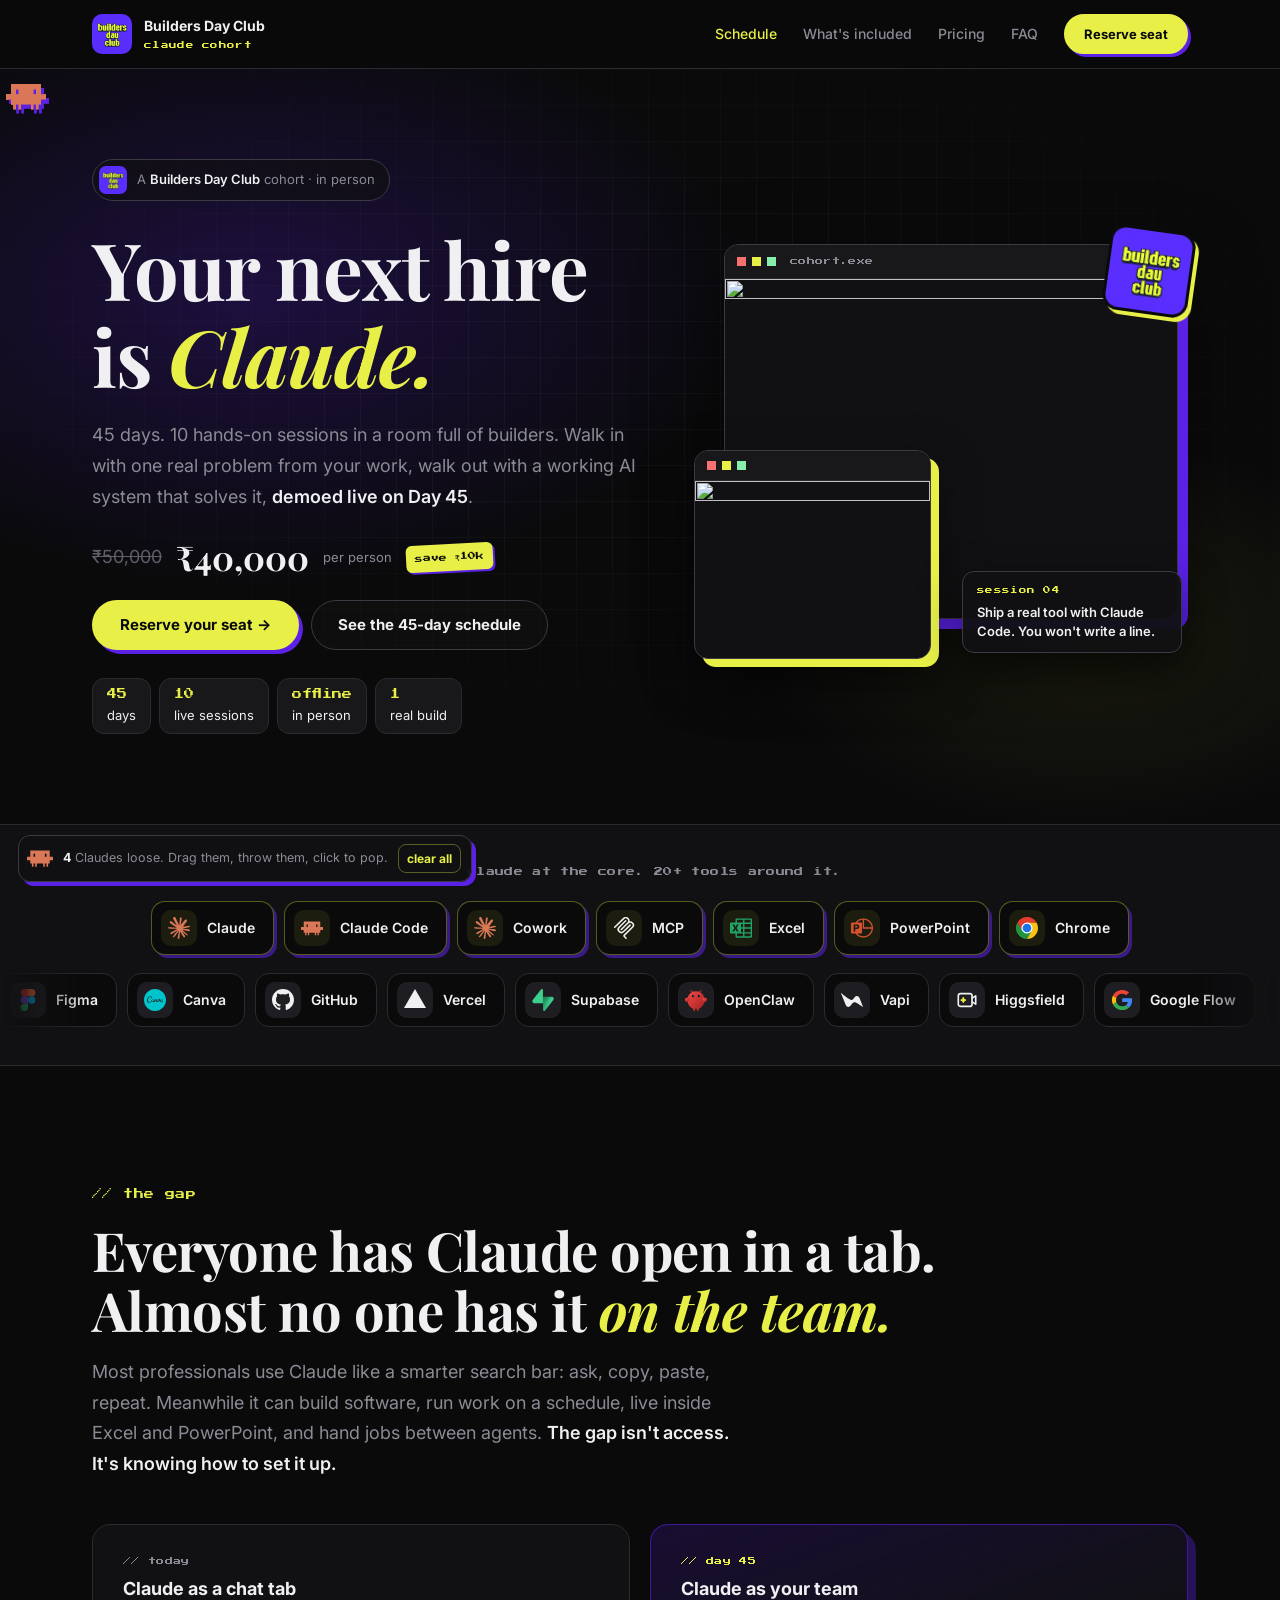
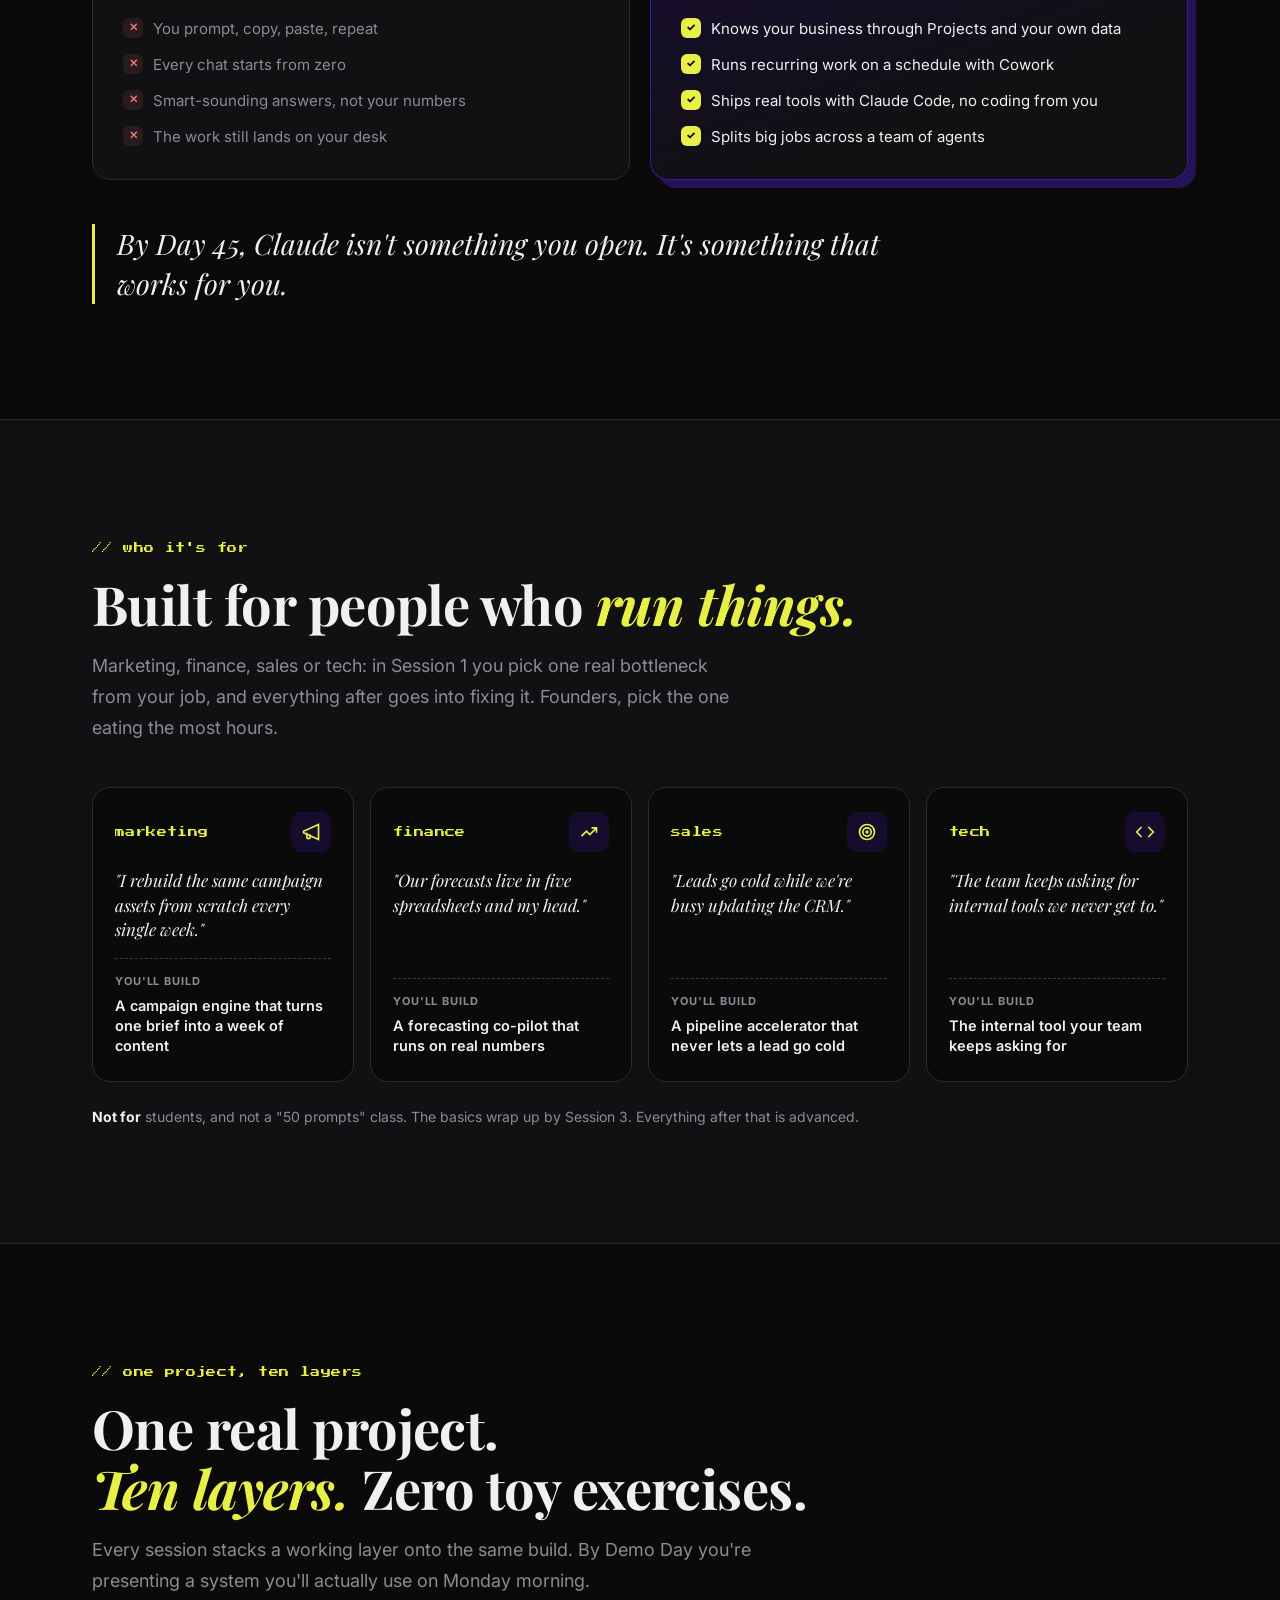
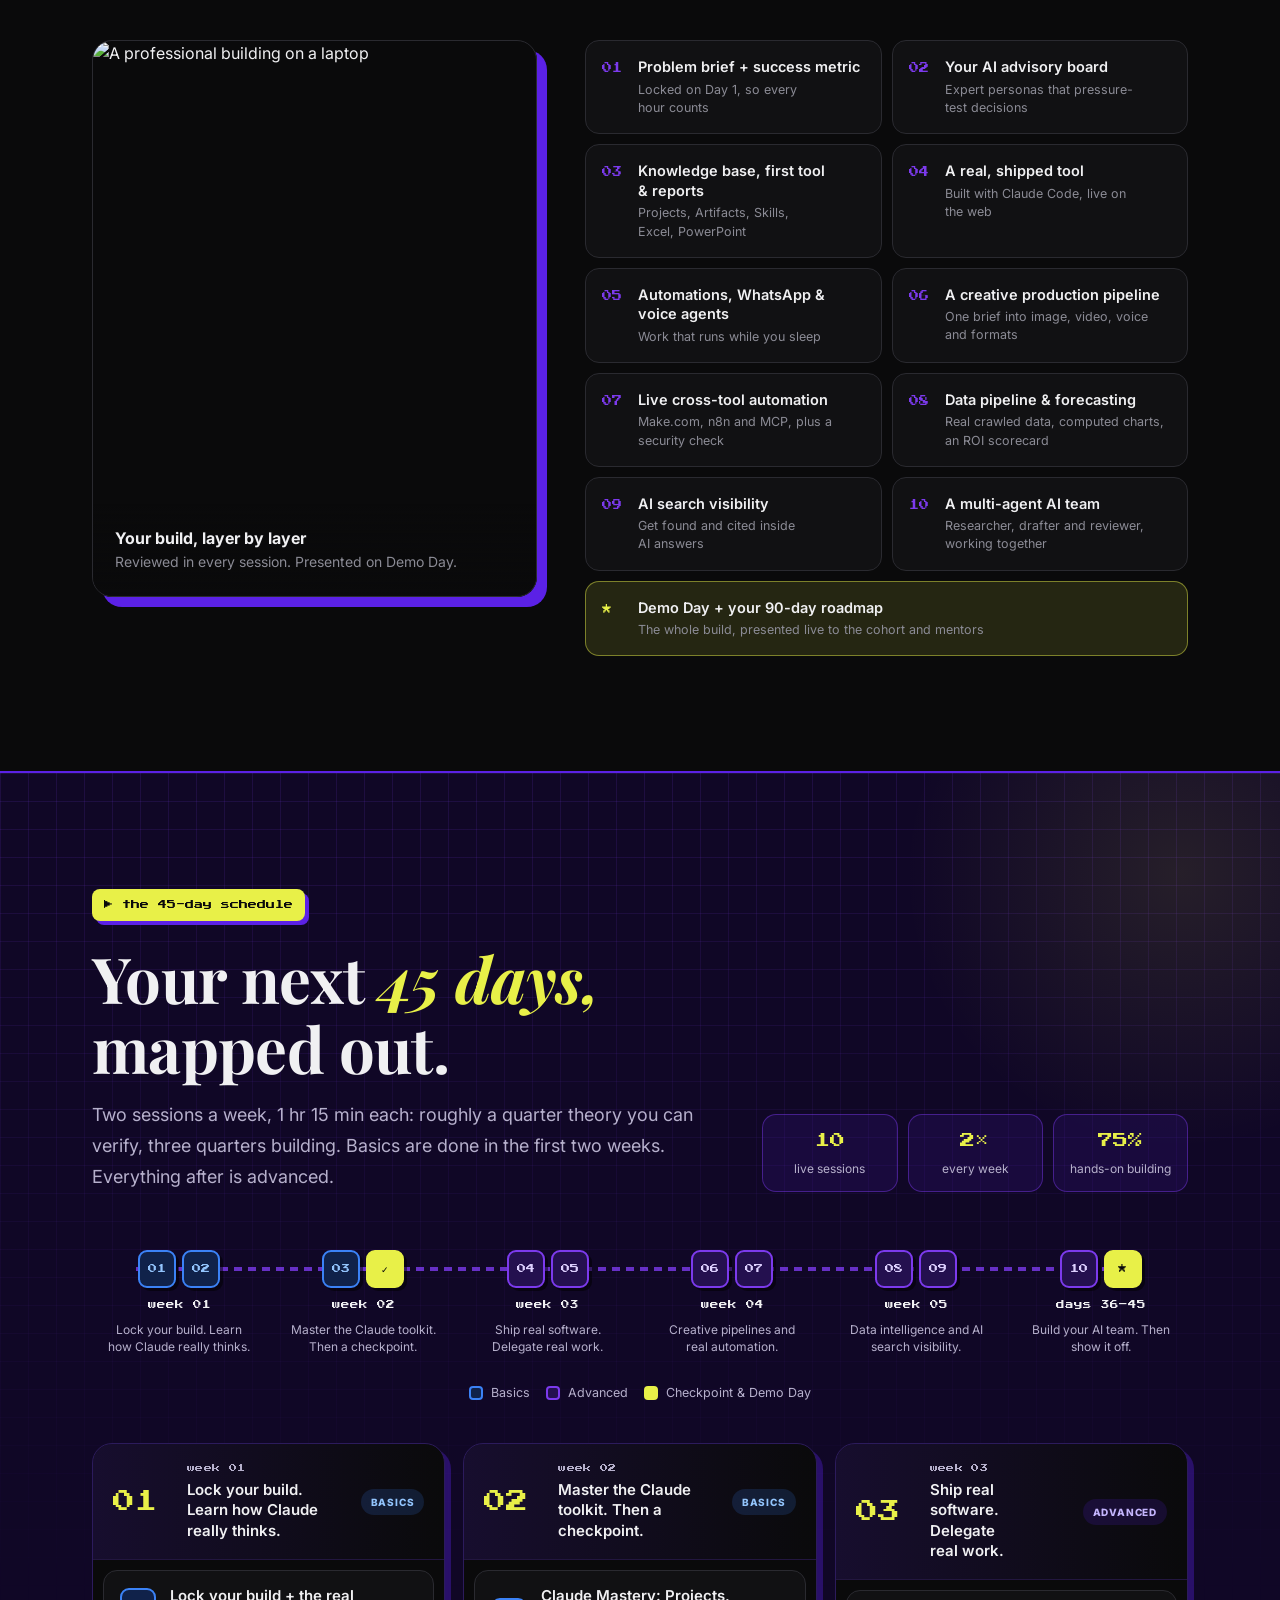
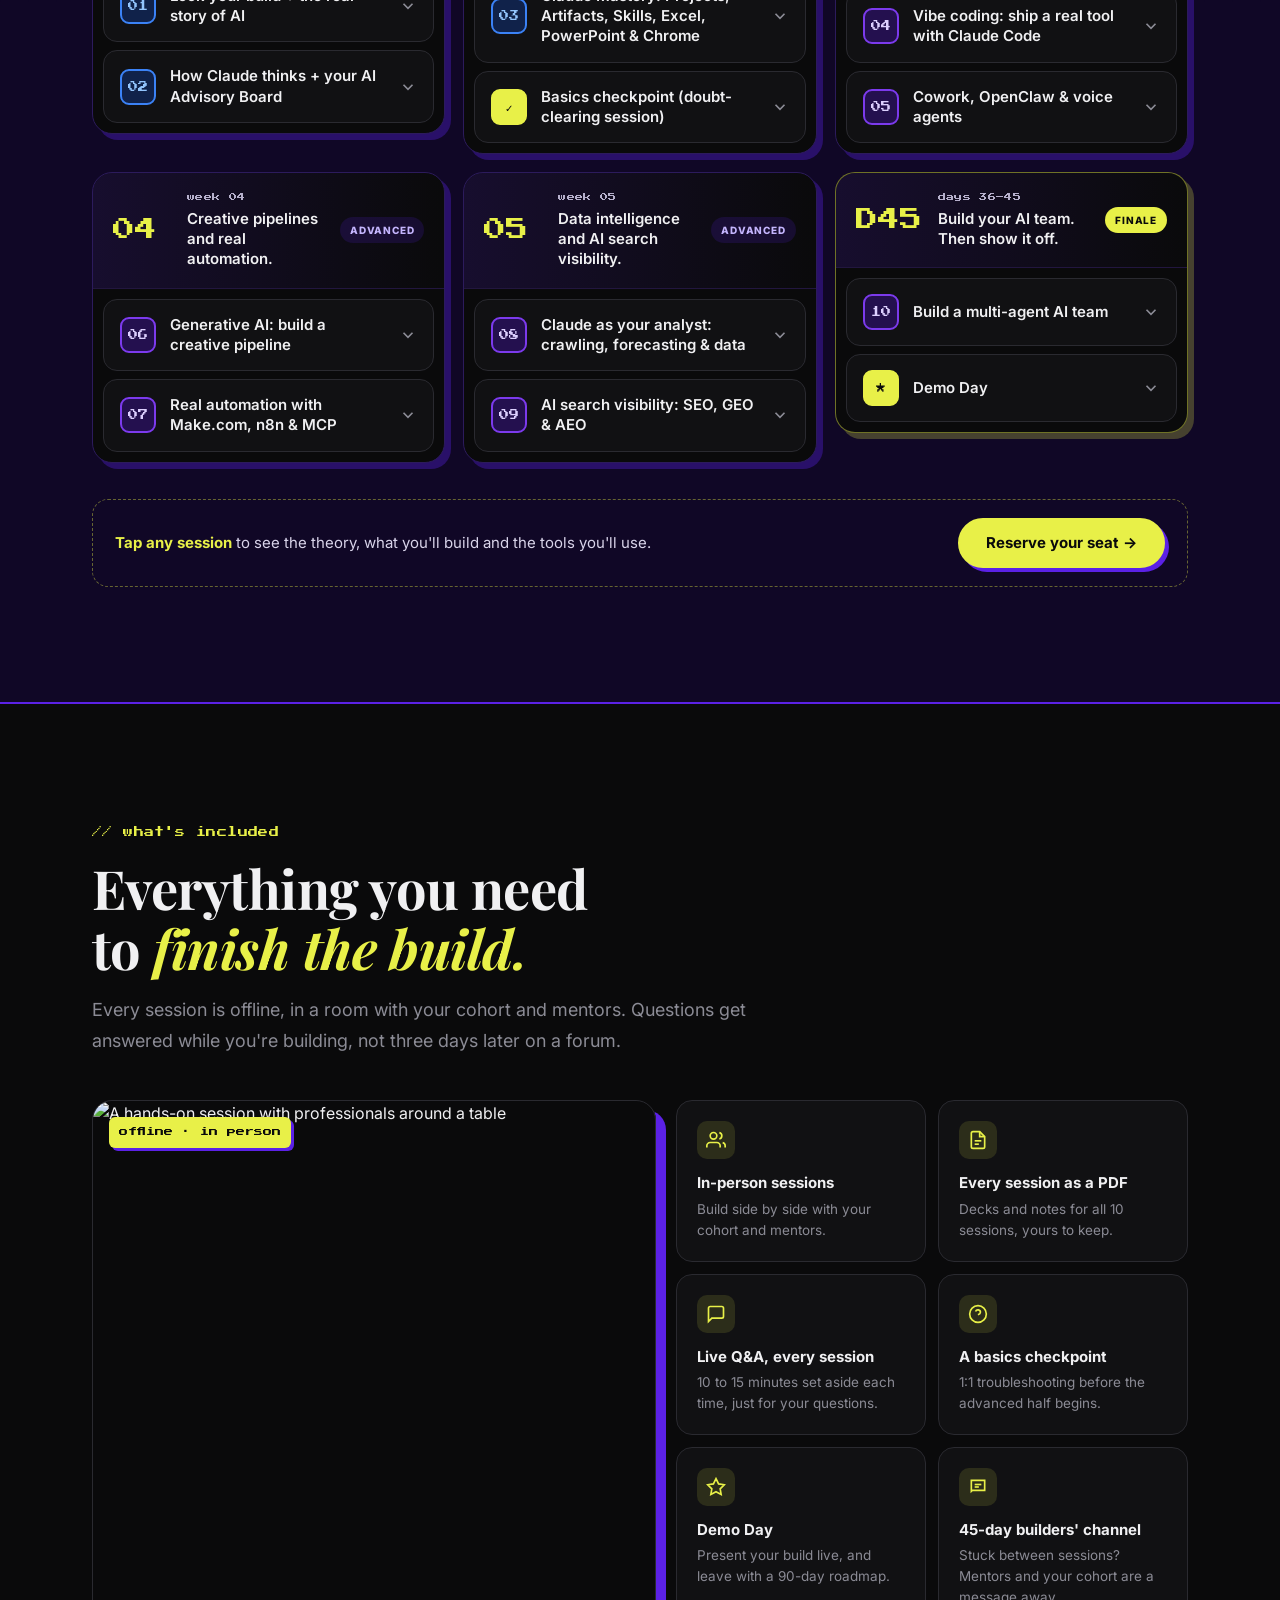
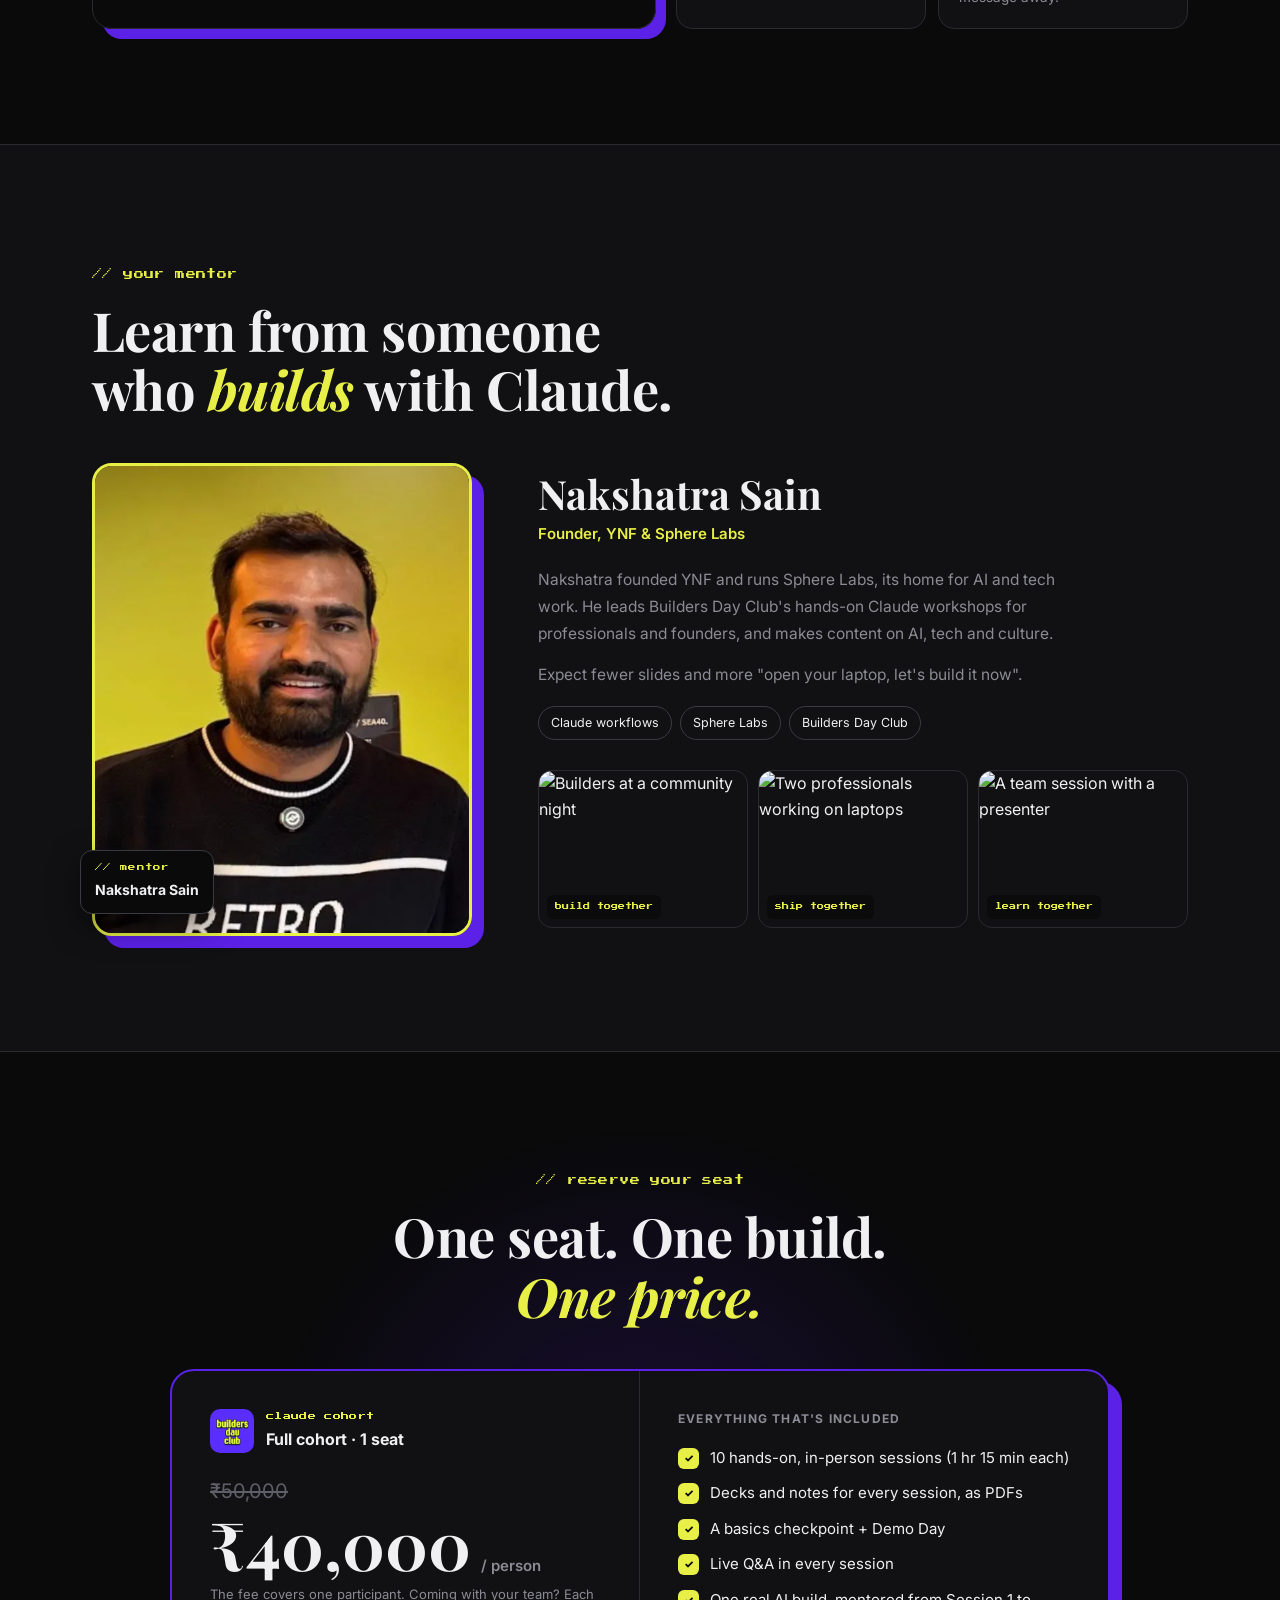
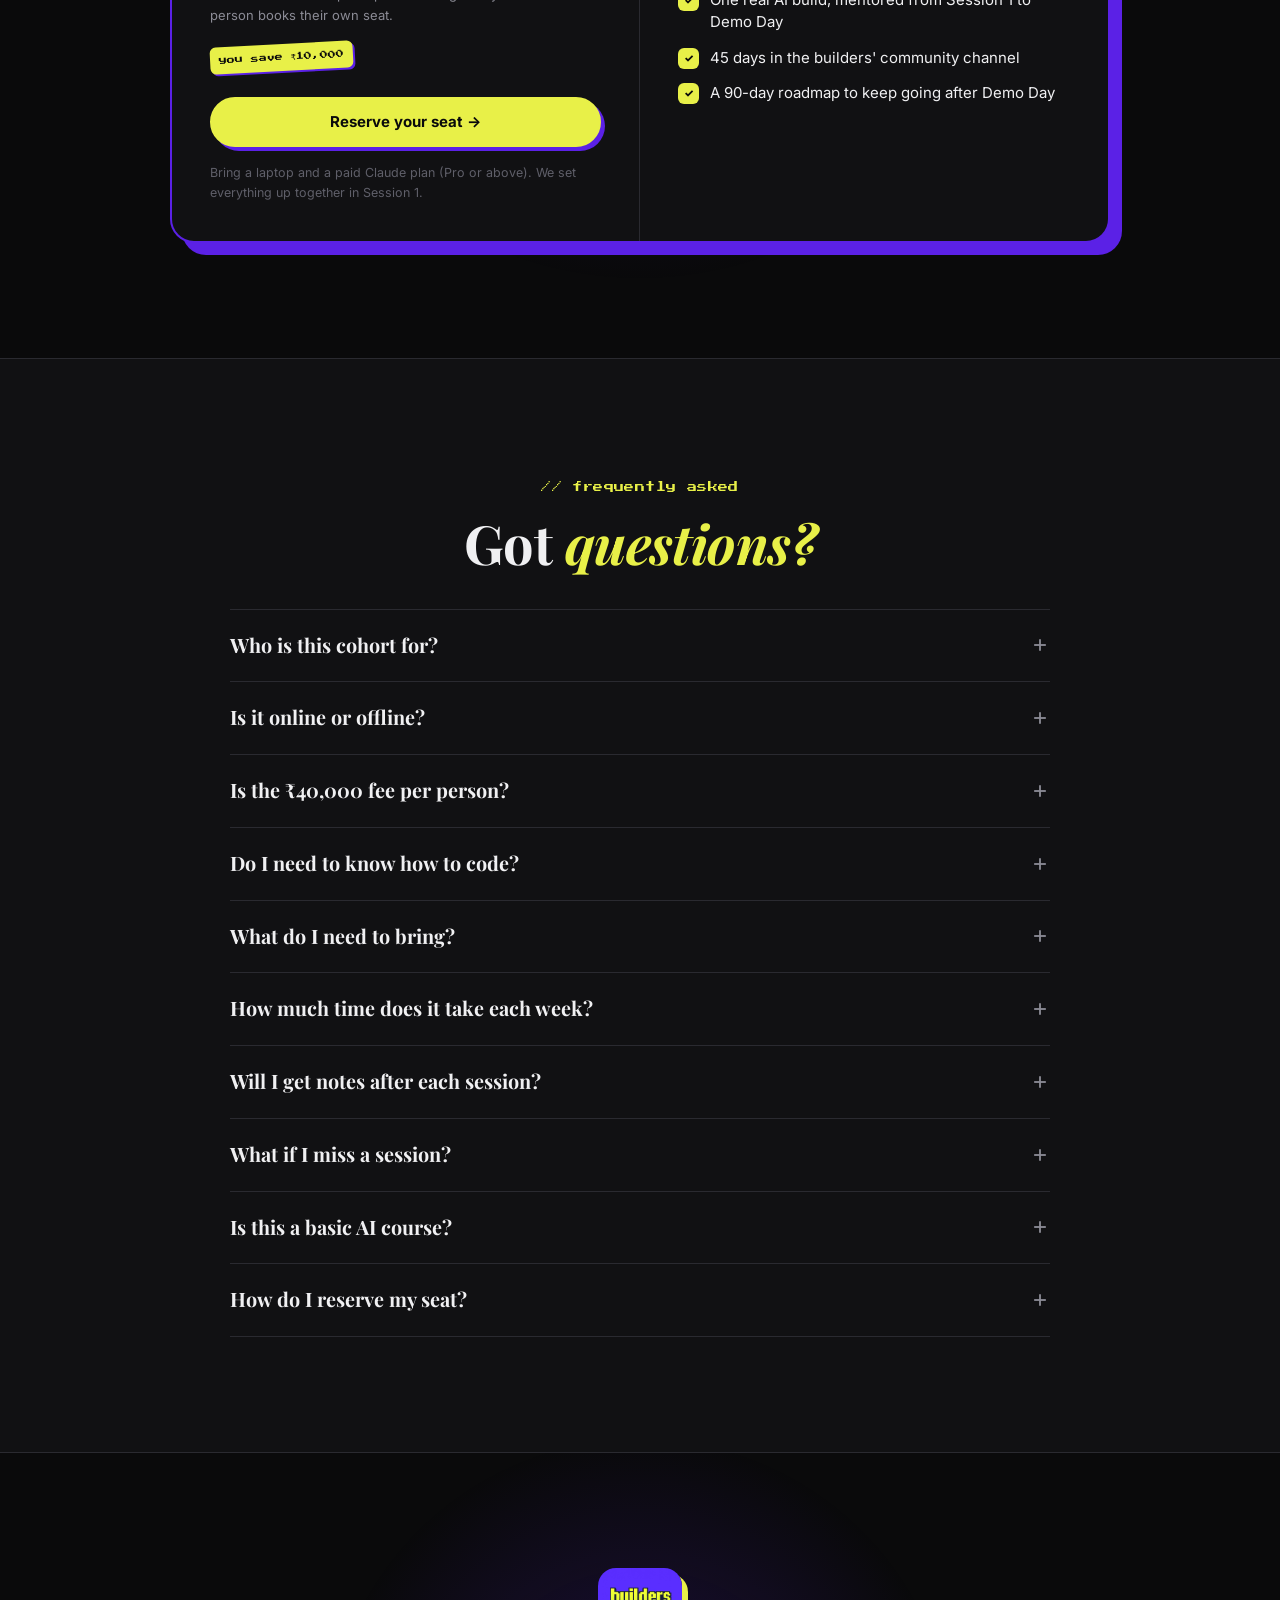
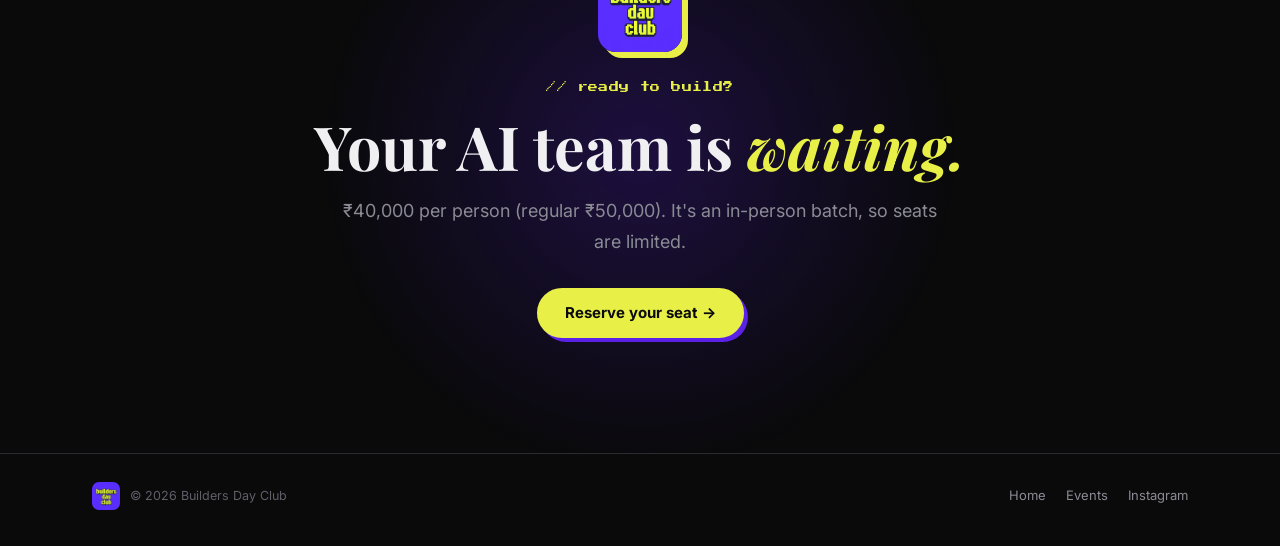
==== commit 6040dd2d: "Update index.html" ====
--- a/cohort2/index.html
+++ b/cohort2/index.html
@@ -4,20 +4,19 @@
 <meta charset="UTF-8">
 <meta name="viewport" content="width=device-width, initial-scale=1.0, viewport-fit=cover">
 <title>Claude Cohort — Builders Day Club</title>
-<meta name="description" content="A 45-day, in-person Claude cohort for working professionals and founders. 10 live sessions, one real AI build, shipped by Demo Day.">
+<meta name="description" content="A 45-day, in-person Claude cohort for working professionals and founders in India. 10 hands-on sessions, one real AI build, demoed live on Day 45.">
 <!-- Unlisted page: keep it out of search engines -->
 <meta name="robots" content="noindex, nofollow">
 <meta name="theme-color" content="#0A0A0B">
 <meta property="og:title" content="Claude Cohort — Builders Day Club">
-<meta property="og:description" content="45 days. 10 live, in-person sessions. One real AI build you ship by Demo Day.">
+<meta property="og:description" content="Your next hire is Claude. 45 days, 10 in-person sessions, one real AI build.">
 <meta property="og:image" content="/assets/logo.jpg">
 <link rel="icon" href="/assets/logo.jpg">
 <link rel="preconnect" href="https://fonts.googleapis.com">
 <link rel="preconnect" href="https://fonts.gstatic.com" crossorigin>
 <link href="https://fonts.googleapis.com/css2?family=Press+Start+2P&family=Inter:wght@400;500;600;700;800&family=Playfair+Display:ital,wght@0,700;1,700&display=swap" rel="stylesheet">
 <script>
-  // If an image can't load from this site (e.g. when previewing the file
-  // before it's uploaded), load the same file from the GitHub repo instead.
+  // If an image can't load from this site, load the same file from the GitHub repo instead.
   (function () {
     var RAW = 'https://raw.githubusercontent.com/buildersdayclub-ops/main-website/main';
     window.addEventListener('error', function (e) {
@@ -51,6 +50,9 @@
     --yellow: #E8F048;
     --yellow-2: #f0f560;
     --yellow-soft: rgba(232,240,72,0.12);
+    --blue: #93c5fd;
+    --blue-soft: rgba(59,130,246,0.16);
+    --claude: #D97757;
     --green: #86efac;
     --r: 18px;
     --ease: cubic-bezier(0.16, 1, 0.3, 1);
@@ -73,7 +75,8 @@
   .tag { display: inline-block; margin-bottom: 18px; }
   .h2 { font-family: var(--font-display); font-size: clamp(2rem, 1.3rem + 2.6vw, 3.4rem); font-weight: 700; margin-bottom: 18px; letter-spacing: -0.01em; }
   em { font-style: italic; color: var(--yellow); }
-  .lead { font-size: clamp(1rem, 0.96rem + 0.25vw, 1.125rem); color: var(--muted); max-width: 640px; line-height: 1.7; }
+  .lead { font-size: clamp(1rem, 0.96rem + 0.25vw, 1.125rem); color: var(--muted); max-width: 660px; line-height: 1.7; }
+  .lead b { color: var(--text); font-weight: 600; }
   section { padding: clamp(64px, 9vw, 120px) 0; position: relative; }
   .alt { background: var(--surface); border-top: 1px solid var(--border); border-bottom: 1px solid var(--border); }
   .center { text-align: center; }
@@ -88,7 +91,7 @@
   .btn-ghost:hover { border-color: var(--yellow); color: var(--yellow); }
   .btn-sm { min-height: 40px; padding: 0 18px; font-size: 13px; box-shadow: 3px 3px 0 var(--purple); }
 
-  /* Reveal on scroll (content is always visible without JS) */
+  /* Reveal on scroll (content stays visible without JS) */
   .js .reveal { opacity: 0; transform: translateY(24px); transition: opacity .7s var(--ease), transform .7s var(--ease); }
   .js .reveal.in { opacity: 1; transform: none; }
 
@@ -103,6 +106,7 @@
   .topnav { display: flex; align-items: center; gap: 26px; }
   .topnav a.link { font-size: 14px; color: var(--muted); font-weight: 500; transition: color .2s; }
   .topnav a.link:hover { color: var(--text); }
+  .topnav a.link.hot { color: var(--yellow); }
 
   /* ═════ HERO ═════ */
   .hero { padding: clamp(48px, 7vw, 96px) 0 clamp(56px, 7vw, 96px); overflow: hidden; }
@@ -119,7 +123,7 @@
   .presented img { width: 28px; height: 28px; border-radius: 7px; object-fit: cover; }
   .presented span { font-size: 13px; color: var(--muted); }
   .presented b { color: var(--text); font-weight: 600; }
-  .hero h1 { font-family: var(--font-display); font-size: clamp(2.6rem, 1.5rem + 4vw, 5rem); font-weight: 700; letter-spacing: -0.015em; margin-bottom: 22px; }
+  .hero h1 { font-family: var(--font-display); font-size: clamp(2.7rem, 1.5rem + 4.3vw, 5.2rem); font-weight: 700; letter-spacing: -0.015em; margin-bottom: 22px; }
   .hero .lead { margin-bottom: 28px; }
   .price-row { display: flex; align-items: center; flex-wrap: wrap; gap: 10px 14px; margin-bottom: 26px; }
   .price-row s { color: var(--faint); font-size: 18px; }
@@ -140,13 +144,12 @@
   .win-bar .pixel { font-size: 8px; color: var(--muted); margin-left: 8px; }
   .win-main img { width: 100%; aspect-ratio: 4/3; object-fit: cover; }
   .win-small { position: absolute; left: 0; bottom: 0; width: 48%; box-shadow: 8px 8px 0 var(--yellow), 0 20px 50px rgba(0,0,0,0.55); }
-  .win-small img { width: 100%; aspect-ratio: 4/3; object-fit: cover; }
+  .win-small img { width: 100%; aspect-ratio: 4/3; object-fit: cover; object-position: 30% 50%; }
   .sticker { position: absolute; top: -6px; right: -4px; width: 86px; height: 86px; border-radius: 16px; overflow: hidden; transform: rotate(8deg); border: 3px solid var(--bg); box-shadow: 4px 4px 0 var(--yellow); z-index: 2; }
   .sticker img { width: 100%; height: 100%; object-fit: cover; }
   .chip-float { position: absolute; right: 6px; bottom: 6px; z-index: 2; background: rgba(17,17,19,0.95); border: 1px solid var(--border-light); border-radius: 12px; padding: 12px 14px; max-width: 220px; box-shadow: 0 16px 40px rgba(0,0,0,0.5); }
   .chip-float .pixel { font-size: 7.5px; display: block; margin-bottom: 7px; }
   .chip-float p { font-size: 13px; font-weight: 600; line-height: 1.4; }
-
 
   /* ═════ TOOLS (logo tiles) ═════ */
   .tools { padding: 40px 0 34px; border-top: 1px solid var(--border); border-bottom: 1px solid var(--border); overflow: hidden; background: var(--surface); }
@@ -188,8 +191,8 @@
   .lane-top { display: flex; align-items: center; justify-content: space-between; }
   .lane-ico { width: 40px; height: 40px; border-radius: 10px; background: var(--purple-soft); color: var(--yellow); display: flex; align-items: center; justify-content: center; }
   .lane blockquote { font-family: var(--font-display); font-style: italic; font-size: 17px; line-height: 1.45; flex: 1; }
-  .lane .builds { font-size: 12px; color: var(--muted); border-top: 1px dashed var(--border-light); padding-top: 14px; text-transform: uppercase; letter-spacing: 0.08em; font-weight: 600; }
-  .lane .builds b { display: block; color: var(--text); font-size: 15px; margin-top: 4px; text-transform: none; letter-spacing: 0; }
+  .lane .builds { font-size: 11px; color: var(--muted); border-top: 1px dashed var(--border-light); padding-top: 14px; text-transform: uppercase; letter-spacing: 0.08em; font-weight: 700; }
+  .lane .builds b { display: block; color: var(--text); font-size: 14.5px; margin-top: 5px; text-transform: none; letter-spacing: 0; line-height: 1.4; font-weight: 600; }
   .not-for { margin-top: 24px; font-size: 14px; color: var(--muted); }
   .not-for b { color: var(--text); }
 
@@ -208,51 +211,85 @@
   .layer.last { grid-column: 1 / -1; border-color: rgba(232,240,72,0.45); background: var(--yellow-soft); }
   .layer.last .n { color: var(--yellow); }
 
-  /* ═════ CURRICULUM ═════ */
-  .timeline { margin-top: 44px; position: relative; }
-  .phase { display: flex; align-items: center; gap: 12px; margin: 8px 0 18px; }
-  .phase .pixel { font-size: 9px; padding: 7px 10px; border-radius: 6px; }
-  .phase.basics .pixel { background: rgba(59,130,246,0.15); color: #93c5fd; }
-  .phase.adv .pixel { background: var(--purple-soft); color: #c4b5fd; }
-  .phase p { font-size: 13px; color: var(--muted); }
-  .week { display: grid; grid-template-columns: 150px 1fr; gap: 20px; margin-bottom: 22px; }
-  .week-label { position: relative; padding-top: 16px; }
-  .week-label .pixel { display: inline-block; font-size: 9px; background: var(--bg); border: 1px solid var(--border-light); padding: 7px 9px; border-radius: 6px; color: var(--yellow); }
-  .sessions { display: grid; gap: 10px; }
-  .session { border: 1px solid var(--border); border-radius: 14px; background: var(--bg); overflow: hidden; transition: border-color .2s, box-shadow .2s; }
-  .session.open { border-color: rgba(91,33,230,0.7); box-shadow: 6px 6px 0 rgba(91,33,230,0.3); }
-  .s-head { width: 100%; display: grid; grid-template-columns: auto 1fr auto auto; align-items: center; gap: 14px; padding: 16px 18px; text-align: left; min-height: 60px; }
-  .s-num { font-family: var(--font-pixel); font-size: 11px; color: var(--yellow); width: 30px; }
-  .s-title { font-size: 15.5px; font-weight: 600; line-height: 1.35; }
-  .s-chip { font-size: 10px; font-weight: 700; letter-spacing: 0.06em; text-transform: uppercase; padding: 4px 9px; border-radius: 999px; }
-  .chip-basics { background: rgba(59,130,246,0.15); color: #93c5fd; }
-  .chip-adv { background: var(--purple-soft); color: #c4b5fd; }
-  .chip-live { background: var(--yellow-soft); color: var(--yellow); }
+  /* ═════ SCHEDULE (standout section) ═════ */
+  .sched { background: #100726; border-top: 2px solid var(--purple); border-bottom: 2px solid var(--purple); overflow: hidden; }
+  .sched::before { content: ''; position: absolute; inset: 0; pointer-events: none;
+    background-image: linear-gradient(rgba(124,58,237,0.14) 1px, transparent 1px), linear-gradient(90deg, rgba(124,58,237,0.14) 1px, transparent 1px);
+    background-size: 28px 28px;
+    -webkit-mask-image: linear-gradient(180deg, #000, transparent 55%);
+            mask-image: linear-gradient(180deg, #000, transparent 55%); }
+  .sched::after { content: ''; position: absolute; top: -200px; right: -200px; width: 600px; height: 600px; background: radial-gradient(circle, rgba(232,240,72,0.10), transparent 65%); pointer-events: none; }
+  .sched .wrap { position: relative; z-index: 1; }
+  .sched-head { display: grid; grid-template-columns: 1.2fr 0.8fr; gap: 32px; align-items: end; }
+  .sched-badge { display: inline-flex; align-items: center; gap: 10px; background: var(--yellow); color: var(--bg); font-family: var(--font-pixel); font-size: 9px; padding: 9px 12px; border-radius: 8px; box-shadow: 4px 4px 0 var(--purple); margin-bottom: 22px; }
+  .sched .h2 { font-size: clamp(2.3rem, 1.4rem + 3.2vw, 4rem); }
+  .sched .lead { color: #b6b0cc; }
+  .sched-stats { display: grid; grid-template-columns: repeat(3, 1fr); gap: 10px; }
+  .sched-stats div { border: 1px solid rgba(124,58,237,0.45); background: rgba(91,33,230,0.12); border-radius: 14px; padding: 14px; text-align: center; }
+  .sched-stats b { display: block; font-family: var(--font-pixel); font-size: 15px; color: var(--yellow); font-weight: 400; margin-bottom: 8px; }
+  .sched-stats span { font-size: 12px; color: #b6b0cc; line-height: 1.35; display: block; }
+
+  /* 45-day map */
+  .map { margin: 44px 0 14px; position: relative; display: grid; grid-template-columns: repeat(6, 1fr); gap: 10px; }
+  .map::before { content: ''; position: absolute; left: 4%; right: 4%; top: 31px; height: 4px; background: repeating-linear-gradient(90deg, var(--purple-2) 0 8px, transparent 8px 14px); opacity: 0.8; }
+  .stop { position: relative; display: flex; flex-direction: column; align-items: center; gap: 10px; padding: 0 4px 14px; border-radius: 14px; transition: background .2s; }
+  .stop:hover { background: rgba(91,33,230,0.18); }
+  .stop .dots { display: flex; gap: 6px; margin-top: 14px; position: relative; z-index: 1; }
+  .dot { width: 38px; height: 38px; border-radius: 9px; display: flex; align-items: center; justify-content: center; font-family: var(--font-pixel); font-size: 9px; border: 2px solid; box-shadow: 3px 3px 0 rgba(0,0,0,0.5); }
+  .dot.basics { background: #10224a; color: var(--blue); border-color: #3b82f6; }
+  .dot.adv { background: #24104f; color: #ddd0ff; border-color: var(--purple-2); }
+  .dot.live { background: var(--yellow); color: var(--bg); border-color: var(--yellow); }
+  .stop .wk-l { font-family: var(--font-pixel); font-size: 8.5px; color: var(--text); }
+  .stop .wk-f { font-size: 12px; color: #b6b0cc; text-align: center; line-height: 1.4; max-width: 150px; }
+  .legend { display: flex; flex-wrap: wrap; gap: 16px; justify-content: center; margin-bottom: 40px; font-size: 12.5px; color: #b6b0cc; }
+  .legend span { display: inline-flex; align-items: center; gap: 8px; }
+  .legend i { width: 14px; height: 14px; border-radius: 4px; display: inline-block; border: 2px solid; }
+
+  /* Week cards */
+  .weeks { display: grid; grid-template-columns: repeat(3, 1fr); gap: 18px; align-items: start; }
+  .wk { background: var(--bg); border: 1px solid #2c1b5c; border-radius: 20px; overflow: hidden; box-shadow: 6px 6px 0 rgba(91,33,230,0.35); scroll-margin-top: 90px; }
+  .wk.wk-final { border-color: rgba(232,240,72,0.45); box-shadow: 6px 6px 0 rgba(232,240,72,0.25); }
+  .wk-head { display: flex; align-items: center; gap: 16px; padding: 18px 20px; border-bottom: 1px solid #22163f; background: linear-gradient(90deg, rgba(91,33,230,0.16), transparent); }
+  .wk-num { font-family: var(--font-pixel); font-size: 22px; color: var(--yellow); line-height: 1; min-width: 58px; }
+  .wk-meta { flex: 1; min-width: 0; }
+  .wk-meta .pixel { font-size: 8px; color: #b6b0cc; display: block; margin-bottom: 5px; }
+  .wk-meta p { font-size: 15px; font-weight: 600; line-height: 1.35; }
+  .phase-chip { font-size: 10px; font-weight: 800; letter-spacing: 0.08em; text-transform: uppercase; padding: 5px 10px; border-radius: 999px; flex-shrink: 0; }
+  .phase-chip.basics { background: var(--blue-soft); color: var(--blue); }
+  .phase-chip.adv { background: var(--purple-soft); color: #c4b5fd; }
+  .phase-chip.final { background: var(--yellow); color: var(--bg); }
+  .sessions { padding: 10px; display: grid; gap: 8px; }
+  .session { border: 1px solid var(--border); border-radius: 14px; background: var(--surface); overflow: hidden; transition: border-color .2s; }
+  .session.open { border-color: rgba(124,58,237,0.8); }
+  .s-head { width: 100%; display: grid; grid-template-columns: auto 1fr auto; align-items: center; gap: 14px; padding: 15px 16px; text-align: left; min-height: 60px; }
+  .s-num { font-family: var(--font-pixel); font-size: 10px; width: 36px; height: 36px; border-radius: 9px; display: flex; align-items: center; justify-content: center; border: 2px solid; }
+  .s-num.basics { color: var(--blue); border-color: #3b82f6; background: #10224a; }
+  .s-num.adv { color: #ddd0ff; border-color: var(--purple-2); background: #24104f; }
+  .s-num.live { color: var(--bg); border-color: var(--yellow); background: var(--yellow); }
+  .s-title { font-size: 15px; font-weight: 600; line-height: 1.35; }
   .s-chev { color: var(--muted); transition: transform .3s var(--ease); }
   .session.open .s-chev { transform: rotate(180deg); color: var(--yellow); }
   .s-body { max-height: 0; overflow: hidden; transition: max-height .45s var(--ease); }
-  .s-inner { padding: 0 18px 20px 62px; display: grid; gap: 14px; }
-  .s-inner h4 { font-size: 11px; text-transform: uppercase; letter-spacing: 0.1em; color: var(--faint); margin-bottom: 4px; font-weight: 700; }
+  .s-inner { padding: 0 16px 18px 66px; display: grid; gap: 12px; }
+  .s-inner h4 { font-size: 10.5px; text-transform: uppercase; letter-spacing: 0.1em; color: var(--faint); margin-bottom: 4px; font-weight: 800; }
   .s-inner p { font-size: 14px; color: var(--muted); line-height: 1.7; }
   .s-inner .build p { color: var(--text); }
   .chips { display: flex; flex-wrap: wrap; gap: 6px; }
   .chips span { font-size: 12px; border: 1px solid var(--border-light); color: var(--muted); padding: 4px 10px; border-radius: 999px; }
-  .session.special { border-style: dashed; border-color: rgba(232,240,72,0.4); }
+  .sched-foot { margin-top: 36px; display: flex; align-items: center; justify-content: space-between; gap: 18px; flex-wrap: wrap; border: 1px dashed rgba(232,240,72,0.4); border-radius: 16px; padding: 18px 22px; }
+  .sched-foot p { font-size: 15px; color: #d9d4ea; }
+  .sched-foot p b { color: var(--yellow); }
 
   /* ═════ WHAT YOU GET ═════ */
   .get-grid { display: grid; grid-template-columns: 1.1fr 1fr; gap: 20px; margin-top: 44px; align-items: stretch; }
-  .get-img { position: relative; border-radius: 20px; overflow: hidden; border: 1px solid var(--border); min-height: 360px; }
+  .get-img { position: relative; border-radius: 20px; overflow: hidden; border: 1px solid var(--border); min-height: 380px; box-shadow: 10px 10px 0 var(--purple); }
   .get-img img { position: absolute; inset: 0; width: 100%; height: 100%; object-fit: cover; }
   .get-img .badge { position: absolute; left: 16px; top: 16px; background: var(--yellow); color: var(--bg); font-family: var(--font-pixel); font-size: 9px; padding: 8px 10px; border-radius: 6px; box-shadow: 3px 3px 0 var(--purple); }
   .gets { display: grid; grid-template-columns: 1fr 1fr; gap: 12px; }
-  .get { background: var(--bg); border: 1px solid var(--border); border-radius: 16px; padding: 20px; }
+  .get { background: var(--surface); border: 1px solid var(--border); border-radius: 16px; padding: 20px; }
   .get .ico { width: 38px; height: 38px; border-radius: 10px; background: var(--yellow-soft); color: var(--yellow); display: flex; align-items: center; justify-content: center; margin-bottom: 14px; }
   .get h3 { font-size: 15px; font-weight: 700; margin-bottom: 6px; line-height: 1.3; }
   .get p { font-size: 13.5px; color: var(--muted); line-height: 1.55; }
-  .numbers { display: grid; grid-template-columns: repeat(4, 1fr); gap: 12px; margin-top: 20px; }
-  .num { border: 1px solid var(--border); border-radius: 16px; padding: 20px; background: var(--bg); }
-  .num b { display: block; font-family: var(--font-pixel); font-size: clamp(16px, 1rem + 0.6vw, 22px); color: var(--yellow); font-weight: 400; margin-bottom: 10px; }
-  .num span { font-size: 13.5px; color: var(--muted); }
 
   /* ═════ MENTOR ═════ */
   .mentor { display: grid; grid-template-columns: 0.75fr 1.25fr; gap: 56px; align-items: center; margin-top: 44px; }
@@ -277,7 +314,7 @@
   .pricing::before { content: ''; position: absolute; top: 50%; left: 50%; width: 820px; height: 820px; max-width: 100vw; transform: translate(-50%,-50%); background: radial-gradient(circle, rgba(91,33,230,0.2) 0%, transparent 65%); pointer-events: none; }
   .pricing .wrap { position: relative; }
   .price-card { max-width: 940px; margin: 44px auto 0; display: grid; grid-template-columns: 1fr 1fr; border-radius: 24px; background: var(--surface); border: 2px solid var(--purple); box-shadow: 12px 12px 0 var(--purple); overflow: hidden; }
-  .pc-left { padding: 38px; border-right: 1px solid var(--border); display: flex; flex-direction: column; position: relative; }
+  .pc-left { padding: 38px; border-right: 1px solid var(--border); display: flex; flex-direction: column; }
   .pc-head { display: flex; align-items: center; gap: 12px; margin-bottom: 22px; }
   .pc-head img { width: 44px; height: 44px; border-radius: 10px; object-fit: cover; }
   .pc-head .pixel { font-size: 8px; display: block; }
@@ -308,12 +345,12 @@
   .faq-a p { padding-bottom: 22px; font-size: 15px; color: var(--muted); line-height: 1.8; max-width: 720px; }
 
   /* ═════ FINAL + FOOTER ═════ */
-  .final { text-align: center; overflow: hidden; }
-  .final::before { content: ''; position: absolute; top: 50%; left: 50%; width: 640px; height: 640px; max-width: 100vw; transform: translate(-50%,-50%); background: radial-gradient(circle, rgba(91,33,230,0.24) 0%, transparent 70%); pointer-events: none; }
-  .final .wrap { position: relative; }
-  .final img.logo-big { width: 84px; height: 84px; border-radius: 18px; margin: 0 auto 22px; box-shadow: 6px 6px 0 var(--yellow); }
-  .final h2 { font-family: var(--font-display); font-size: clamp(2.2rem, 1.4rem + 3vw, 4rem); margin-bottom: 16px; }
-  .final .lead { margin: 0 auto 30px; }
+  section.final { text-align: center; overflow: hidden; }
+  section.final::before { content: ''; position: absolute; top: 50%; left: 50%; width: 640px; height: 640px; max-width: 100vw; transform: translate(-50%,-50%); background: radial-gradient(circle, rgba(91,33,230,0.24) 0%, transparent 70%); pointer-events: none; }
+  section.final .wrap { position: relative; }
+  section.final img.logo-big { width: 84px; height: 84px; border-radius: 18px; margin: 0 auto 22px; box-shadow: 6px 6px 0 var(--yellow); }
+  section.final h2 { font-family: var(--font-display); font-size: clamp(2.2rem, 1.4rem + 3vw, 4rem); margin-bottom: 16px; }
+  section.final .lead { margin: 0 auto 30px; }
   footer { border-top: 1px solid var(--border); padding: 28px 0 36px; }
   footer .wrap { display: flex; justify-content: space-between; align-items: center; gap: 16px; flex-wrap: wrap; }
   footer .f-brand { display: flex; align-items: center; gap: 10px; }
@@ -330,11 +367,34 @@
   .mbar .p strong { font-size: 19px; font-weight: 800; }
   .mbar .p small { font-size: 11px; color: var(--muted); font-weight: 500; }
 
+  /* ═════ FLYING CLAUDES (play with them, pop them) ═════ */
+  .critter { position: fixed; left: 0; top: 0; z-index: 90; width: 52px; height: 52px; padding: 6px; border-radius: 14px; touch-action: none; user-select: none; -webkit-user-select: none; will-change: transform; filter: drop-shadow(3px 4px 0 rgba(91,33,230,0.75)); }
+  .critter .cbody { display: block; width: 100%; height: 100%; }
+  .critter svg { width: 100%; height: 100%; display: block; transition: transform .2s var(--ease); }
+  .critter:hover svg { animation: wiggle .5s ease-in-out infinite; }
+  .critter.grab svg { transform: scale(1.18) rotate(-8deg); animation: none; }
+  .critter .bubble { position: absolute; bottom: 100%; left: 50%; transform: translateX(-50%); margin-bottom: 6px; white-space: nowrap; font-family: var(--font-pixel); font-size: 7px; color: var(--bg); background: var(--yellow); padding: 6px 8px; border-radius: 6px; box-shadow: 2px 2px 0 var(--purple); opacity: 0; transition: opacity .2s; pointer-events: none; }
+  .critter:hover .bubble, .critter.talk .bubble { opacity: 1; }
+  @keyframes wiggle { 0%,100% { transform: rotate(0); } 25% { transform: rotate(-10deg); } 75% { transform: rotate(10deg); } }
+  .pxl { position: fixed; left: 0; top: 0; z-index: 91; width: 8px; height: 8px; pointer-events: none; }
+  .critter-hud { position: fixed; left: 18px; bottom: 18px; z-index: 95; display: none; align-items: center; gap: 10px; background: rgba(17,17,19,0.95); border: 1px solid var(--border-light); border-radius: 12px; padding: 8px 10px 8px 8px; box-shadow: 4px 4px 0 var(--purple); font-size: 12.5px; color: var(--muted); }
+  .critter-hud.show { display: flex; }
+  .critter-hud .hud-ico { width: 26px; height: 26px; }
+  .critter-hud .hud-ico svg { width: 100%; height: 100%; }
+  .critter-hud b { color: var(--text); }
+  .critter-hud button { font-size: 12px; font-weight: 700; color: var(--yellow); padding: 4px 8px; border-radius: 8px; border: 1px solid rgba(232,240,72,0.35); }
+  .critter-hud button:hover { background: var(--yellow-soft); }
+  .critter-hud .hud-num { display: none; font-family: var(--font-pixel); font-size: 10px; color: var(--yellow); }
+  .critter-hud.mini { padding: 6px 10px 6px 6px; gap: 8px; }
+  .critter-hud.mini #hudText, .critter-hud.mini #hudBtn { display: none; }
+  .critter-hud.mini .hud-num { display: inline; }
 
   /* ═════ PIXEL CURSOR (this page only, mouse/trackpad devices) ═════ */
   @media (hover: hover) and (pointer: fine) {
     html, body { cursor: url("data:image/svg+xml,%3Csvg%20xmlns%3D%22http%3A//www.w3.org/2000/svg%22%20width%3D%2224%22%20height%3D%2232%22%20viewBox%3D%220%200%2024%2032%22%20shape-rendering%3D%22crispEdges%22%3E%3Crect%20x%3D%220%22%20y%3D%220%22%20width%3D%222%22%20height%3D%222%22%20fill%3D%22%230A0A0B%22/%3E%3Crect%20x%3D%220%22%20y%3D%222%22%20width%3D%222%22%20height%3D%222%22%20fill%3D%22%230A0A0B%22/%3E%3Crect%20x%3D%222%22%20y%3D%222%22%20width%3D%222%22%20height%3D%222%22%20fill%3D%22%230A0A0B%22/%3E%3Crect%20x%3D%220%22%20y%3D%224%22%20width%3D%222%22%20height%3D%222%22%20fill%3D%22%230A0A0B%22/%3E%3Crect%20x%3D%222%22%20y%3D%224%22%20width%3D%222%22%20height%3D%222%22%20fill%3D%22%23E8F048%22/%3E%3Crect%20x%3D%224%22%20y%3D%224%22%20width%3D%222%22%20height%3D%222%22%20fill%3D%22%230A0A0B%22/%3E%3Crect%20x%3D%220%22%20y%3D%226%22%20width%3D%222%22%20height%3D%222%22%20fill%3D%22%230A0A0B%22/%3E%3Crect%20x%3D%222%22%20y%3D%226%22%20width%3D%222%22%20height%3D%222%22%20fill%3D%22%23E8F048%22/%3E%3Crect%20x%3D%224%22%20y%3D%226%22%20width%3D%222%22%20height%3D%222%22%20fill%3D%22%23E8F048%22/%3E%3Crect%20x%3D%226%22%20y%3D%226%22%20width%3D%222%22%20height%3D%222%22%20fill%3D%22%230A0A0B%22/%3E%3Crect%20x%3D%220%22%20y%3D%228%22%20width%3D%222%22%20height%3D%222%22%20fill%3D%22%230A0A0B%22/%3E%3Crect%20x%3D%222%22%20y%3D%228%22%20width%3D%222%22%20height%3D%222%22%20fill%3D%22%23E8F048%22/%3E%3Crect%20x%3D%224%22%20y%3D%228%22%20width%3D%222%22%20height%3D%222%22%20fill%3D%22%23E8F048%22/%3E%3Crect%20x%3D%226%22%20y%3D%228%22%20width%3D%222%22%20height%3D%222%22%20fill%3D%22%23E8F048%22/%3E%3Crect%20x%3D%228%22%20y%3D%228%22%20width%3D%222%22%20height%3D%222%22%20fill%3D%22%230A0A0B%22/%3E%3Crect%20x%3D%220%22%20y%3D%2210%22%20width%3D%222%22%20height%3D%222%22%20fill%3D%22%230A0A0B%22/%3E%3Crect%20x%3D%222%22%20y%3D%2210%22%20width%3D%222%22%20height%3D%222%22%20fill%3D%22%23E8F048%22/%3E%3Crect%20x%3D%224%22%20y%3D%2210%22%20width%3D%222%22%20height%3D%222%22%20fill%3D%22%23E8F048%22/%3E%3Crect%20x%3D%226%22%20y%3D%2210%22%20width%3D%222%22%20height%3D%222%22%20fill%3D%22%23E8F048%22/%3E%3Crect%20x%3D%228%22%20y%3D%2210%22%20width%3D%222%22%20height%3D%222%22%20fill%3D%22%23E8F048%22/%3E%3Crect%20x%3D%2210%22%20y%3D%2210%22%20width%3D%222%22%20height%3D%222%22%20fill%3D%22%230A0A0B%22/%3E%3Crect%20x%3D%220%22%20y%3D%2212%22%20width%3D%222%22%20height%3D%222%22%20fill%3D%22%230A0A0B%22/%3E%3Crect%20x%3D%222%22%20y%3D%2212%22%20width%3D%222%22%20height%3D%222%22%20fill%3D%22%23E8F048%22/%3E%3Crect%20x%3D%224%22%20y%3D%2212%22%20width%3D%222%22%20height%3D%222%22%20fill%3D%22%23E8F048%22/%3E%3Crect%20x%3D%226%22%20y%3D%2212%22%20width%3D%222%22%20height%3D%222%22%20fill%3D%22%23E8F048%22/%3E%3Crect%20x%3D%228%22%20y%3D%2212%22%20width%3D%222%22%20height%3D%222%22%20fill%3D%22%23E8F048%22/%3E%3Crect%20x%3D%2210%22%20y%3D%2212%22%20width%3D%222%22%20height%3D%222%22%20fill%3D%22%23E8F048%22/%3E%3Crect%20x%3D%2212%22%20y%3D%2212%22%20width%3D%222%22%20height%3D%222%22%20fill%3D%22%230A0A0B%22/%3E%3Crect%20x%3D%220%22%20y%3D%2214%22%20width%3D%222%22%20height%3D%222%22%20fill%3D%22%230A0A0B%22/%3E%3Crect%20x%3D%222%22%20y%3D%2214%22%20width%3D%222%22%20height%3D%222%22%20fill%3D%22%23E8F048%22/%3E%3Crect%20x%3D%224%22%20y%3D%2214%22%20width%3D%222%22%20height%3D%222%22%20fill%3D%22%23E8F048%22/%3E%3Crect%20x%3D%226%22%20y%3D%2214%22%20width%3D%222%22%20height%3D%222%22%20fill%3D%22%23E8F048%22/%3E%3Crect%20x%3D%228%22%20y%3D%2214%22%20width%3D%222%22%20height%3D%222%22%20fill%3D%22%23E8F048%22/%3E%3Crect%20x%3D%2210%22%20y%3D%2214%22%20width%3D%222%22%20height%3D%222%22%20fill%3D%22%23E8F048%22/%3E%3Crect%20x%3D%2212%22%20y%3D%2214%22%20width%3D%222%22%20height%3D%222%22%20fill%3D%22%23E8F048%22/%3E%3Crect%20x%3D%2214%22%20y%3D%2214%22%20width%3D%222%22%20height%3D%222%22%20fill%3D%22%230A0A0B%22/%3E%3Crect%20x%3D%220%22%20y%3D%2216%22%20width%3D%222%22%20height%3D%222%22%20fill%3D%22%230A0A0B%22/%3E%3Crect%20x%3D%222%22%20y%3D%2216%22%20width%3D%222%22%20height%3D%222%22%20fill%3D%22%23E8F048%22/%3E%3Crect%20x%3D%224%22%20y%3D%2216%22%20width%3D%222%22%20height%3D%222%22%20fill%3D%22%23E8F048%22/%3E%3Crect%20x%3D%226%22%20y%3D%2216%22%20width%3D%222%22%20height%3D%222%22%20fill%3D%22%23E8F048%22/%3E%3Crect%20x%3D%228%22%20y%3D%2216%22%20width%3D%222%22%20height%3D%222%22%20fill%3D%22%23E8F048%22/%3E%3Crect%20x%3D%2210%22%20y%3D%2216%22%20width%3D%222%22%20height%3D%222%22%20fill%3D%22%23E8F048%22/%3E%3Crect%20x%3D%2212%22%20y%3D%2216%22%20width%3D%222%22%20height%3D%222%22%20fill%3D%22%23E8F048%22/%3E%3Crect%20x%3D%2214%22%20y%3D%2216%22%20width%3D%222%22%20height%3D%222%22%20fill%3D%22%23E8F048%22/%3E%3Crect%20x%3D%2216%22%20y%3D%2216%22%20width%3D%222%22%20height%3D%222%22%20fill%3D%22%230A0A0B%22/%3E%3Crect%20x%3D%220%22%20y%3D%2218%22%20width%3D%222%22%20height%3D%222%22%20fill%3D%22%230A0A0B%22/%3E%3Crect%20x%3D%222%22%20y%3D%2218%22%20width%3D%222%22%20height%3D%222%22%20fill%3D%22%23E8F048%22/%3E%3Crect%20x%3D%224%22%20y%3D%2218%22%20width%3D%222%22%20height%3D%222%22%20fill%3D%22%23E8F048%22/%3E%3Crect%20x%3D%226%22%20y%3D%2218%22%20width%3D%222%22%20height%3D%222%22%20fill%3D%22%23E8F048%22/%3E%3Crect%20x%3D%228%22%20y%3D%2218%22%20width%3D%222%22%20height%3D%222%22%20fill%3D%22%23E8F048%22/%3E%3Crect%20x%3D%2210%22%20y%3D%2218%22%20width%3D%222%22%20height%3D%222%22%20fill%3D%22%23E8F048%22/%3E%3Crect%20x%3D%2212%22%20y%3D%2218%22%20width%3D%222%22%20height%3D%222%22%20fill%3D%22%23E8F048%22/%3E%3Crect%20x%3D%2214%22%20y%3D%2218%22%20width%3D%222%22%20height%3D%222%22%20fill%3D%22%23E8F048%22/%3E%3Crect%20x%3D%2216%22%20y%3D%2218%22%20width%3D%222%22%20height%3D%222%22%20fill%3D%22%23E8F048%22/%3E%3Crect%20x%3D%2218%22%20y%3D%2218%22%20width%3D%222%22%20height%3D%222%22%20fill%3D%22%230A0A0B%22/%3E%3Crect%20x%3D%220%22%20y%3D%2220%22%20width%3D%222%22%20height%3D%222%22%20fill%3D%22%230A0A0B%22/%3E%3Crect%20x%3D%222%22%20y%3D%2220%22%20width%3D%222%22%20height%3D%222%22%20fill%3D%22%23E8F048%22/%3E%3Crect%20x%3D%224%22%20y%3D%2220%22%20width%3D%222%22%20height%3D%222%22%20fill%3D%22%23E8F048%22/%3E%3Crect%20x%3D%226%22%20y%3D%2220%22%20width%3D%222%22%20height%3D%222%22%20fill%3D%22%23E8F048%22/%3E%3Crect%20x%3D%228%22%20y%3D%2220%22%20width%3D%222%22%20height%3D%222%22%20fill%3D%22%23E8F048%22/%3E%3Crect%20x%3D%2210%22%20y%3D%2220%22%20width%3D%222%22%20height%3D%222%22%20fill%3D%22%23E8F048%22/%3E%3Crect%20x%3D%2212%22%20y%3D%2220%22%20width%3D%222%22%20height%3D%222%22%20fill%3D%22%230A0A0B%22/%3E%3Crect%20x%3D%2214%22%20y%3D%2220%22%20width%3D%222%22%20height%3D%222%22%20fill%3D%22%230A0A0B%22/%3E%3Crect%20x%3D%2216%22%20y%3D%2220%22%20width%3D%222%22%20height%3D%222%22%20fill%3D%22%230A0A0B%22/%3E%3Crect%20x%3D%2218%22%20y%3D%2220%22%20width%3D%222%22%20height%3D%222%22%20fill%3D%22%230A0A0B%22/%3E%3Crect%20x%3D%2220%22%20y%3D%2220%22%20width%3D%222%22%20height%3D%222%22%20fill%3D%22%230A0A0B%22/%3E%3Crect%20x%3D%220%22%20y%3D%2222%22%20width%3D%222%22%20height%3D%222%22%20fill%3D%22%230A0A0B%22/%3E%3Crect%20x%3D%222%22%20y%3D%2222%22%20width%3D%222%22%20height%3D%222%22%20fill%3D%22%23E8F048%22/%3E%3Crect%20x%3D%224%22%20y%3D%2222%22%20width%3D%222%22%20height%3D%222%22%20fill%3D%22%23E8F048%22/%3E%3Crect%20x%3D%226%22%20y%3D%2222%22%20width%3D%222%22%20height%3D%222%22%20fill%3D%22%230A0A0B%22/%3E%3Crect%20x%3D%228%22%20y%3D%2222%22%20width%3D%222%22%20height%3D%222%22%20fill%3D%22%23E8F048%22/%3E%3Crect%20x%3D%2210%22%20y%3D%2222%22%20width%3D%222%22%20height%3D%222%22%20fill%3D%22%23E8F048%22/%3E%3Crect%20x%3D%2212%22%20y%3D%2222%22%20width%3D%222%22%20height%3D%222%22%20fill%3D%22%230A0A0B%22/%3E%3Crect%20x%3D%220%22%20y%3D%2224%22%20width%3D%222%22%20height%3D%222%22%20fill%3D%22%230A0A0B%22/%3E%3Crect%20x%3D%222%22%20y%3D%2224%22%20width%3D%222%22%20height%3D%222%22%20fill%3D%22%23E8F048%22/%3E%3Crect%20x%3D%224%22%20y%3D%2224%22%20width%3D%222%22%20height%3D%222%22%20fill%3D%22%230A0A0B%22/%3E%3Crect%20x%3D%228%22%20y%3D%2224%22%20width%3D%222%22%20height%3D%222%22%20fill%3D%22%230A0A0B%22/%3E%3Crect%20x%3D%2210%22%20y%3D%2224%22%20width%3D%222%22%20height%3D%222%22%20fill%3D%22%23E8F048%22/%3E%3Crect%20x%3D%2212%22%20y%3D%2224%22%20width%3D%222%22%20height%3D%222%22%20fill%3D%22%23E8F048%22/%3E%3Crect%20x%3D%2214%22%20y%3D%2224%22%20width%3D%222%22%20height%3D%222%22%20fill%3D%22%230A0A0B%22/%3E%3Crect%20x%3D%220%22%20y%3D%2226%22%20width%3D%222%22%20height%3D%222%22%20fill%3D%22%230A0A0B%22/%3E%3Crect%20x%3D%222%22%20y%3D%2226%22%20width%3D%222%22%20height%3D%222%22%20fill%3D%22%230A0A0B%22/%3E%3Crect%20x%3D%228%22%20y%3D%2226%22%20width%3D%222%22%20height%3D%222%22%20fill%3D%22%230A0A0B%22/%3E%3Crect%20x%3D%2210%22%20y%3D%2226%22%20width%3D%222%22%20height%3D%222%22%20fill%3D%22%23E8F048%22/%3E%3Crect%20x%3D%2212%22%20y%3D%2226%22%20width%3D%222%22%20height%3D%222%22%20fill%3D%22%23E8F048%22/%3E%3Crect%20x%3D%2214%22%20y%3D%2226%22%20width%3D%222%22%20height%3D%222%22%20fill%3D%22%230A0A0B%22/%3E%3Crect%20x%3D%220%22%20y%3D%2228%22%20width%3D%222%22%20height%3D%222%22%20fill%3D%22%230A0A0B%22/%3E%3Crect%20x%3D%2210%22%20y%3D%2228%22%20width%3D%222%22%20height%3D%222%22%20fill%3D%22%230A0A0B%22/%3E%3Crect%20x%3D%2212%22%20y%3D%2228%22%20width%3D%222%22%20height%3D%222%22%20fill%3D%22%23E8F048%22/%3E%3Crect%20x%3D%2214%22%20y%3D%2228%22%20width%3D%222%22%20height%3D%222%22%20fill%3D%22%23E8F048%22/%3E%3Crect%20x%3D%2216%22%20y%3D%2228%22%20width%3D%222%22%20height%3D%222%22%20fill%3D%22%230A0A0B%22/%3E%3Crect%20x%3D%2210%22%20y%3D%2230%22%20width%3D%222%22%20height%3D%222%22%20fill%3D%22%230A0A0B%22/%3E%3Crect%20x%3D%2212%22%20y%3D%2230%22%20width%3D%222%22%20height%3D%222%22%20fill%3D%22%230A0A0B%22/%3E%3Crect%20x%3D%2214%22%20y%3D%2230%22%20width%3D%222%22%20height%3D%222%22%20fill%3D%22%230A0A0B%22/%3E%3C/svg%3E") 1 1, auto; }
-    a, button, summary, label, .s-head, .faq-q, .lane, .gallery figure { cursor: url("data:image/svg+xml,%3Csvg%20xmlns%3D%22http%3A//www.w3.org/2000/svg%22%20width%3D%2224%22%20height%3D%2232%22%20viewBox%3D%220%200%2024%2032%22%20shape-rendering%3D%22crispEdges%22%3E%3Crect%20x%3D%220%22%20y%3D%220%22%20width%3D%222%22%20height%3D%222%22%20fill%3D%22%23E8F048%22/%3E%3Crect%20x%3D%220%22%20y%3D%222%22%20width%3D%222%22%20height%3D%222%22%20fill%3D%22%23E8F048%22/%3E%3Crect%20x%3D%222%22%20y%3D%222%22%20width%3D%222%22%20height%3D%222%22%20fill%3D%22%23E8F048%22/%3E%3Crect%20x%3D%220%22%20y%3D%224%22%20width%3D%222%22%20height%3D%222%22%20fill%3D%22%23E8F048%22/%3E%3Crect%20x%3D%222%22%20y%3D%224%22%20width%3D%222%22%20height%3D%222%22%20fill%3D%22%237C3AED%22/%3E%3Crect%20x%3D%224%22%20y%3D%224%22%20width%3D%222%22%20height%3D%222%22%20fill%3D%22%23E8F048%22/%3E%3Crect%20x%3D%220%22%20y%3D%226%22%20width%3D%222%22%20height%3D%222%22%20fill%3D%22%23E8F048%22/%3E%3Crect%20x%3D%222%22%20y%3D%226%22%20width%3D%222%22%20height%3D%222%22%20fill%3D%22%237C3AED%22/%3E%3Crect%20x%3D%224%22%20y%3D%226%22%20width%3D%222%22%20height%3D%222%22%20fill%3D%22%237C3AED%22/%3E%3Crect%20x%3D%226%22%20y%3D%226%22%20width%3D%222%22%20height%3D%222%22%20fill%3D%22%23E8F048%22/%3E%3Crect%20x%3D%220%22%20y%3D%228%22%20width%3D%222%22%20height%3D%222%22%20fill%3D%22%23E8F048%22/%3E%3Crect%20x%3D%222%22%20y%3D%228%22%20width%3D%222%22%20height%3D%222%22%20fill%3D%22%237C3AED%22/%3E%3Crect%20x%3D%224%22%20y%3D%228%22%20width%3D%222%22%20height%3D%222%22%20fill%3D%22%237C3AED%22/%3E%3Crect%20x%3D%226%22%20y%3D%228%22%20width%3D%222%22%20height%3D%222%22%20fill%3D%22%237C3AED%22/%3E%3Crect%20x%3D%228%22%20y%3D%228%22%20width%3D%222%22%20height%3D%222%22%20fill%3D%22%23E8F048%22/%3E%3Crect%20x%3D%220%22%20y%3D%2210%22%20width%3D%222%22%20height%3D%222%22%20fill%3D%22%23E8F048%22/%3E%3Crect%20x%3D%222%22%20y%3D%2210%22%20width%3D%222%22%20height%3D%222%22%20fill%3D%22%237C3AED%22/%3E%3Crect%20x%3D%224%22%20y%3D%2210%22%20width%3D%222%22%20height%3D%222%22%20fill%3D%22%237C3AED%22/%3E%3Crect%20x%3D%226%22%20y%3D%2210%22%20width%3D%222%22%20height%3D%222%22%20fill%3D%22%237C3AED%22/%3E%3Crect%20x%3D%228%22%20y%3D%2210%22%20width%3D%222%22%20height%3D%222%22%20fill%3D%22%237C3AED%22/%3E%3Crect%20x%3D%2210%22%20y%3D%2210%22%20width%3D%222%22%20height%3D%222%22%20fill%3D%22%23E8F048%22/%3E%3Crect%20x%3D%220%22%20y%3D%2212%22%20width%3D%222%22%20height%3D%222%22%20fill%3D%22%23E8F048%22/%3E%3Crect%20x%3D%222%22%20y%3D%2212%22%20width%3D%222%22%20height%3D%222%22%20fill%3D%22%237C3AED%22/%3E%3Crect%20x%3D%224%22%20y%3D%2212%22%20width%3D%222%22%20height%3D%222%22%20fill%3D%22%237C3AED%22/%3E%3Crect%20x%3D%226%22%20y%3D%2212%22%20width%3D%222%22%20height%3D%222%22%20fill%3D%22%237C3AED%22/%3E%3Crect%20x%3D%228%22%20y%3D%2212%22%20width%3D%222%22%20height%3D%222%22%20fill%3D%22%237C3AED%22/%3E%3Crect%20x%3D%2210%22%20y%3D%2212%22%20width%3D%222%22%20height%3D%222%22%20fill%3D%22%237C3AED%22/%3E%3Crect%20x%3D%2212%22%20y%3D%2212%22%20width%3D%222%22%20height%3D%222%22%20fill%3D%22%23E8F048%22/%3E%3Crect%20x%3D%220%22%20y%3D%2214%22%20width%3D%222%22%20height%3D%222%22%20fill%3D%22%23E8F048%22/%3E%3Crect%20x%3D%222%22%20y%3D%2214%22%20width%3D%222%22%20height%3D%222%22%20fill%3D%22%237C3AED%22/%3E%3Crect%20x%3D%224%22%20y%3D%2214%22%20width%3D%222%22%20height%3D%222%22%20fill%3D%22%237C3AED%22/%3E%3Crect%20x%3D%226%22%20y%3D%2214%22%20width%3D%222%22%20height%3D%222%22%20fill%3D%22%237C3AED%22/%3E%3Crect%20x%3D%228%22%20y%3D%2214%22%20width%3D%222%22%20height%3D%222%22%20fill%3D%22%237C3AED%22/%3E%3Crect%20x%3D%2210%22%20y%3D%2214%22%20width%3D%222%22%20height%3D%222%22%20fill%3D%22%237C3AED%22/%3E%3Crect%20x%3D%2212%22%20y%3D%2214%22%20width%3D%222%22%20height%3D%222%22%20fill%3D%22%237C3AED%22/%3E%3Crect%20x%3D%2214%22%20y%3D%2214%22%20width%3D%222%22%20height%3D%222%22%20fill%3D%22%23E8F048%22/%3E%3Crect%20x%3D%220%22%20y%3D%2216%22%20width%3D%222%22%20height%3D%222%22%20fill%3D%22%23E8F048%22/%3E%3Crect%20x%3D%222%22%20y%3D%2216%22%20width%3D%222%22%20height%3D%222%22%20fill%3D%22%237C3AED%22/%3E%3Crect%20x%3D%224%22%20y%3D%2216%22%20width%3D%222%22%20height%3D%222%22%20fill%3D%22%237C3AED%22/%3E%3Crect%20x%3D%226%22%20y%3D%2216%22%20width%3D%222%22%20height%3D%222%22%20fill%3D%22%237C3AED%22/%3E%3Crect%20x%3D%228%22%20y%3D%2216%22%20width%3D%222%22%20height%3D%222%22%20fill%3D%22%237C3AED%22/%3E%3Crect%20x%3D%2210%22%20y%3D%2216%22%20width%3D%222%22%20height%3D%222%22%20fill%3D%22%237C3AED%22/%3E%3Crect%20x%3D%2212%22%20y%3D%2216%22%20width%3D%222%22%20height%3D%222%22%20fill%3D%22%237C3AED%22/%3E%3Crect%20x%3D%2214%22%20y%3D%2216%22%20width%3D%222%22%20height%3D%222%22%20fill%3D%22%237C3AED%22/%3E%3Crect%20x%3D%2216%22%20y%3D%2216%22%20width%3D%222%22%20height%3D%222%22%20fill%3D%22%23E8F048%22/%3E%3Crect%20x%3D%220%22%20y%3D%2218%22%20width%3D%222%22%20height%3D%222%22%20fill%3D%22%23E8F048%22/%3E%3Crect%20x%3D%222%22%20y%3D%2218%22%20width%3D%222%22%20height%3D%222%22%20fill%3D%22%237C3AED%22/%3E%3Crect%20x%3D%224%22%20y%3D%2218%22%20width%3D%222%22%20height%3D%222%22%20fill%3D%22%237C3AED%22/%3E%3Crect%20x%3D%226%22%20y%3D%2218%22%20width%3D%222%22%20height%3D%222%22%20fill%3D%22%237C3AED%22/%3E%3Crect%20x%3D%228%22%20y%3D%2218%22%20width%3D%222%22%20height%3D%222%22%20fill%3D%22%237C3AED%22/%3E%3Crect%20x%3D%2210%22%20y%3D%2218%22%20width%3D%222%22%20height%3D%222%22%20fill%3D%22%237C3AED%22/%3E%3Crect%20x%3D%2212%22%20y%3D%2218%22%20width%3D%222%22%20height%3D%222%22%20fill%3D%22%237C3AED%22/%3E%3Crect%20x%3D%2214%22%20y%3D%2218%22%20width%3D%222%22%20height%3D%222%22%20fill%3D%22%237C3AED%22/%3E%3Crect%20x%3D%2216%22%20y%3D%2218%22%20width%3D%222%22%20height%3D%222%22%20fill%3D%22%237C3AED%22/%3E%3Crect%20x%3D%2218%22%20y%3D%2218%22%20width%3D%222%22%20height%3D%222%22%20fill%3D%22%23E8F048%22/%3E%3Crect%20x%3D%220%22%20y%3D%2220%22%20width%3D%222%22%20height%3D%222%22%20fill%3D%22%23E8F048%22/%3E%3Crect%20x%3D%222%22%20y%3D%2220%22%20width%3D%222%22%20height%3D%222%22%20fill%3D%22%237C3AED%22/%3E%3Crect%20x%3D%224%22%20y%3D%2220%22%20width%3D%222%22%20height%3D%222%22%20fill%3D%22%237C3AED%22/%3E%3Crect%20x%3D%226%22%20y%3D%2220%22%20width%3D%222%22%20height%3D%222%22%20fill%3D%22%237C3AED%22/%3E%3Crect%20x%3D%228%22%20y%3D%2220%22%20width%3D%222%22%20height%3D%222%22%20fill%3D%22%237C3AED%22/%3E%3Crect%20x%3D%2210%22%20y%3D%2220%22%20width%3D%222%22%20height%3D%222%22%20fill%3D%22%237C3AED%22/%3E%3Crect%20x%3D%2212%22%20y%3D%2220%22%20width%3D%222%22%20height%3D%222%22%20fill%3D%22%23E8F048%22/%3E%3Crect%20x%3D%2214%22%20y%3D%2220%22%20width%3D%222%22%20height%3D%222%22%20fill%3D%22%23E8F048%22/%3E%3Crect%20x%3D%2216%22%20y%3D%2220%22%20width%3D%222%22%20height%3D%222%22%20fill%3D%22%23E8F048%22/%3E%3Crect%20x%3D%2218%22%20y%3D%2220%22%20width%3D%222%22%20height%3D%222%22%20fill%3D%22%23E8F048%22/%3E%3Crect%20x%3D%2220%22%20y%3D%2220%22%20width%3D%222%22%20height%3D%222%22%20fill%3D%22%23E8F048%22/%3E%3Crect%20x%3D%220%22%20y%3D%2222%22%20width%3D%222%22%20height%3D%222%22%20fill%3D%22%23E8F048%22/%3E%3Crect%20x%3D%222%22%20y%3D%2222%22%20width%3D%222%22%20height%3D%222%22%20fill%3D%22%237C3AED%22/%3E%3Crect%20x%3D%224%22%20y%3D%2222%22%20width%3D%222%22%20height%3D%222%22%20fill%3D%22%237C3AED%22/%3E%3Crect%20x%3D%226%22%20y%3D%2222%22%20width%3D%222%22%20height%3D%222%22%20fill%3D%22%23E8F048%22/%3E%3Crect%20x%3D%228%22%20y%3D%2222%22%20width%3D%222%22%20height%3D%222%22%20fill%3D%22%237C3AED%22/%3E%3Crect%20x%3D%2210%22%20y%3D%2222%22%20width%3D%222%22%20height%3D%222%22%20fill%3D%22%237C3AED%22/%3E%3Crect%20x%3D%2212%22%20y%3D%2222%22%20width%3D%222%22%20height%3D%222%22%20fill%3D%22%23E8F048%22/%3E%3Crect%20x%3D%220%22%20y%3D%2224%22%20width%3D%222%22%20height%3D%222%22%20fill%3D%22%23E8F048%22/%3E%3Crect%20x%3D%222%22%20y%3D%2224%22%20width%3D%222%22%20height%3D%222%22%20fill%3D%22%237C3AED%22/%3E%3Crect%20x%3D%224%22%20y%3D%2224%22%20width%3D%222%22%20height%3D%222%22%20fill%3D%22%23E8F048%22/%3E%3Crect%20x%3D%228%22%20y%3D%2224%22%20width%3D%222%22%20height%3D%222%22%20fill%3D%22%23E8F048%22/%3E%3Crect%20x%3D%2210%22%20y%3D%2224%22%20width%3D%222%22%20height%3D%222%22%20fill%3D%22%237C3AED%22/%3E%3Crect%20x%3D%2212%22%20y%3D%2224%22%20width%3D%222%22%20height%3D%222%22%20fill%3D%22%237C3AED%22/%3E%3Crect%20x%3D%2214%22%20y%3D%2224%22%20width%3D%222%22%20height%3D%222%22%20fill%3D%22%23E8F048%22/%3E%3Crect%20x%3D%220%22%20y%3D%2226%22%20width%3D%222%22%20height%3D%222%22%20fill%3D%22%23E8F048%22/%3E%3Crect%20x%3D%222%22%20y%3D%2226%22%20width%3D%222%22%20height%3D%222%22%20fill%3D%22%23E8F048%22/%3E%3Crect%20x%3D%228%22%20y%3D%2226%22%20width%3D%222%22%20height%3D%222%22%20fill%3D%22%23E8F048%22/%3E%3Crect%20x%3D%2210%22%20y%3D%2226%22%20width%3D%222%22%20height%3D%222%22%20fill%3D%22%237C3AED%22/%3E%3Crect%20x%3D%2212%22%20y%3D%2226%22%20width%3D%222%22%20height%3D%222%22%20fill%3D%22%237C3AED%22/%3E%3Crect%20x%3D%2214%22%20y%3D%2226%22%20width%3D%222%22%20height%3D%222%22%20fill%3D%22%23E8F048%22/%3E%3Crect%20x%3D%220%22%20y%3D%2228%22%20width%3D%222%22%20height%3D%222%22%20fill%3D%22%23E8F048%22/%3E%3Crect%20x%3D%2210%22%20y%3D%2228%22%20width%3D%222%22%20height%3D%222%22%20fill%3D%22%23E8F048%22/%3E%3Crect%20x%3D%2212%22%20y%3D%2228%22%20width%3D%222%22%20height%3D%222%22%20fill%3D%22%237C3AED%22/%3E%3Crect%20x%3D%2214%22%20y%3D%2228%22%20width%3D%222%22%20height%3D%222%22%20fill%3D%22%237C3AED%22/%3E%3Crect%20x%3D%2216%22%20y%3D%2228%22%20width%3D%222%22%20height%3D%222%22%20fill%3D%22%23E8F048%22/%3E%3Crect%20x%3D%2210%22%20y%3D%2230%22%20width%3D%222%22%20height%3D%222%22%20fill%3D%22%23E8F048%22/%3E%3Crect%20x%3D%2212%22%20y%3D%2230%22%20width%3D%222%22%20height%3D%222%22%20fill%3D%22%23E8F048%22/%3E%3Crect%20x%3D%2214%22%20y%3D%2230%22%20width%3D%222%22%20height%3D%222%22%20fill%3D%22%23E8F048%22/%3E%3C/svg%3E") 1 1, pointer; }
+    a, button, summary, label, .s-head, .faq-q, .lane, .gallery figure, .stop { cursor: url("data:image/svg+xml,%3Csvg%20xmlns%3D%22http%3A//www.w3.org/2000/svg%22%20width%3D%2224%22%20height%3D%2232%22%20viewBox%3D%220%200%2024%2032%22%20shape-rendering%3D%22crispEdges%22%3E%3Crect%20x%3D%220%22%20y%3D%220%22%20width%3D%222%22%20height%3D%222%22%20fill%3D%22%23E8F048%22/%3E%3Crect%20x%3D%220%22%20y%3D%222%22%20width%3D%222%22%20height%3D%222%22%20fill%3D%22%23E8F048%22/%3E%3Crect%20x%3D%222%22%20y%3D%222%22%20width%3D%222%22%20height%3D%222%22%20fill%3D%22%23E8F048%22/%3E%3Crect%20x%3D%220%22%20y%3D%224%22%20width%3D%222%22%20height%3D%222%22%20fill%3D%22%23E8F048%22/%3E%3Crect%20x%3D%222%22%20y%3D%224%22%20width%3D%222%22%20height%3D%222%22%20fill%3D%22%237C3AED%22/%3E%3Crect%20x%3D%224%22%20y%3D%224%22%20width%3D%222%22%20height%3D%222%22%20fill%3D%22%23E8F048%22/%3E%3Crect%20x%3D%220%22%20y%3D%226%22%20width%3D%222%22%20height%3D%222%22%20fill%3D%22%23E8F048%22/%3E%3Crect%20x%3D%222%22%20y%3D%226%22%20width%3D%222%22%20height%3D%222%22%20fill%3D%22%237C3AED%22/%3E%3Crect%20x%3D%224%22%20y%3D%226%22%20width%3D%222%22%20height%3D%222%22%20fill%3D%22%237C3AED%22/%3E%3Crect%20x%3D%226%22%20y%3D%226%22%20width%3D%222%22%20height%3D%222%22%20fill%3D%22%23E8F048%22/%3E%3Crect%20x%3D%220%22%20y%3D%228%22%20width%3D%222%22%20height%3D%222%22%20fill%3D%22%23E8F048%22/%3E%3Crect%20x%3D%222%22%20y%3D%228%22%20width%3D%222%22%20height%3D%222%22%20fill%3D%22%237C3AED%22/%3E%3Crect%20x%3D%224%22%20y%3D%228%22%20width%3D%222%22%20height%3D%222%22%20fill%3D%22%237C3AED%22/%3E%3Crect%20x%3D%226%22%20y%3D%228%22%20width%3D%222%22%20height%3D%222%22%20fill%3D%22%237C3AED%22/%3E%3Crect%20x%3D%228%22%20y%3D%228%22%20width%3D%222%22%20height%3D%222%22%20fill%3D%22%23E8F048%22/%3E%3Crect%20x%3D%220%22%20y%3D%2210%22%20width%3D%222%22%20height%3D%222%22%20fill%3D%22%23E8F048%22/%3E%3Crect%20x%3D%222%22%20y%3D%2210%22%20width%3D%222%22%20height%3D%222%22%20fill%3D%22%237C3AED%22/%3E%3Crect%20x%3D%224%22%20y%3D%2210%22%20width%3D%222%22%20height%3D%222%22%20fill%3D%22%237C3AED%22/%3E%3Crect%20x%3D%226%22%20y%3D%2210%22%20width%3D%222%22%20height%3D%222%22%20fill%3D%22%237C3AED%22/%3E%3Crect%20x%3D%228%22%20y%3D%2210%22%20width%3D%222%22%20height%3D%222%22%20fill%3D%22%237C3AED%22/%3E%3Crect%20x%3D%2210%22%20y%3D%2210%22%20width%3D%222%22%20height%3D%222%22%20fill%3D%22%23E8F048%22/%3E%3Crect%20x%3D%220%22%20y%3D%2212%22%20width%3D%222%22%20height%3D%222%22%20fill%3D%22%23E8F048%22/%3E%3Crect%20x%3D%222%22%20y%3D%2212%22%20width%3D%222%22%20height%3D%222%22%20fill%3D%22%237C3AED%22/%3E%3Crect%20x%3D%224%22%20y%3D%2212%22%20width%3D%222%22%20height%3D%222%22%20fill%3D%22%237C3AED%22/%3E%3Crect%20x%3D%226%22%20y%3D%2212%22%20width%3D%222%22%20height%3D%222%22%20fill%3D%22%237C3AED%22/%3E%3Crect%20x%3D%228%22%20y%3D%2212%22%20width%3D%222%22%20height%3D%222%22%20fill%3D%22%237C3AED%22/%3E%3Crect%20x%3D%2210%22%20y%3D%2212%22%20width%3D%222%22%20height%3D%222%22%20fill%3D%22%237C3AED%22/%3E%3Crect%20x%3D%2212%22%20y%3D%2212%22%20width%3D%222%22%20height%3D%222%22%20fill%3D%22%23E8F048%22/%3E%3Crect%20x%3D%220%22%20y%3D%2214%22%20width%3D%222%22%20height%3D%222%22%20fill%3D%22%23E8F048%22/%3E%3Crect%20x%3D%222%22%20y%3D%2214%22%20width%3D%222%22%20height%3D%222%22%20fill%3D%22%237C3AED%22/%3E%3Crect%20x%3D%224%22%20y%3D%2214%22%20width%3D%222%22%20height%3D%222%22%20fill%3D%22%237C3AED%22/%3E%3Crect%20x%3D%226%22%20y%3D%2214%22%20width%3D%222%22%20height%3D%222%22%20fill%3D%22%237C3AED%22/%3E%3Crect%20x%3D%228%22%20y%3D%2214%22%20width%3D%222%22%20height%3D%222%22%20fill%3D%22%237C3AED%22/%3E%3Crect%20x%3D%2210%22%20y%3D%2214%22%20width%3D%222%22%20height%3D%222%22%20fill%3D%22%237C3AED%22/%3E%3Crect%20x%3D%2212%22%20y%3D%2214%22%20width%3D%222%22%20height%3D%222%22%20fill%3D%22%237C3AED%22/%3E%3Crect%20x%3D%2214%22%20y%3D%2214%22%20width%3D%222%22%20height%3D%222%22%20fill%3D%22%23E8F048%22/%3E%3Crect%20x%3D%220%22%20y%3D%2216%22%20width%3D%222%22%20height%3D%222%22%20fill%3D%22%23E8F048%22/%3E%3Crect%20x%3D%222%22%20y%3D%2216%22%20width%3D%222%22%20height%3D%222%22%20fill%3D%22%237C3AED%22/%3E%3Crect%20x%3D%224%22%20y%3D%2216%22%20width%3D%222%22%20height%3D%222%22%20fill%3D%22%237C3AED%22/%3E%3Crect%20x%3D%226%22%20y%3D%2216%22%20width%3D%222%22%20height%3D%222%22%20fill%3D%22%237C3AED%22/%3E%3Crect%20x%3D%228%22%20y%3D%2216%22%20width%3D%222%22%20height%3D%222%22%20fill%3D%22%237C3AED%22/%3E%3Crect%20x%3D%2210%22%20y%3D%2216%22%20width%3D%222%22%20height%3D%222%22%20fill%3D%22%237C3AED%22/%3E%3Crect%20x%3D%2212%22%20y%3D%2216%22%20width%3D%222%22%20height%3D%222%22%20fill%3D%22%237C3AED%22/%3E%3Crect%20x%3D%2214%22%20y%3D%2216%22%20width%3D%222%22%20height%3D%222%22%20fill%3D%22%237C3AED%22/%3E%3Crect%20x%3D%2216%22%20y%3D%2216%22%20width%3D%222%22%20height%3D%222%22%20fill%3D%22%23E8F048%22/%3E%3Crect%20x%3D%220%22%20y%3D%2218%22%20width%3D%222%22%20height%3D%222%22%20fill%3D%22%23E8F048%22/%3E%3Crect%20x%3D%222%22%20y%3D%2218%22%20width%3D%222%22%20height%3D%222%22%20fill%3D%22%237C3AED%22/%3E%3Crect%20x%3D%224%22%20y%3D%2218%22%20width%3D%222%22%20height%3D%222%22%20fill%3D%22%237C3AED%22/%3E%3Crect%20x%3D%226%22%20y%3D%2218%22%20width%3D%222%22%20height%3D%222%22%20fill%3D%22%237C3AED%22/%3E%3Crect%20x%3D%228%22%20y%3D%2218%22%20width%3D%222%22%20height%3D%222%22%20fill%3D%22%237C3AED%22/%3E%3Crect%20x%3D%2210%22%20y%3D%2218%22%20width%3D%222%22%20height%3D%222%22%20fill%3D%22%237C3AED%22/%3E%3Crect%20x%3D%2212%22%20y%3D%2218%22%20width%3D%222%22%20height%3D%222%22%20fill%3D%22%237C3AED%22/%3E%3Crect%20x%3D%2214%22%20y%3D%2218%22%20width%3D%222%22%20height%3D%222%22%20fill%3D%22%237C3AED%22/%3E%3Crect%20x%3D%2216%22%20y%3D%2218%22%20width%3D%222%22%20height%3D%222%22%20fill%3D%22%237C3AED%22/%3E%3Crect%20x%3D%2218%22%20y%3D%2218%22%20width%3D%222%22%20height%3D%222%22%20fill%3D%22%23E8F048%22/%3E%3Crect%20x%3D%220%22%20y%3D%2220%22%20width%3D%222%22%20height%3D%222%22%20fill%3D%22%23E8F048%22/%3E%3Crect%20x%3D%222%22%20y%3D%2220%22%20width%3D%222%22%20height%3D%222%22%20fill%3D%22%237C3AED%22/%3E%3Crect%20x%3D%224%22%20y%3D%2220%22%20width%3D%222%22%20height%3D%222%22%20fill%3D%22%237C3AED%22/%3E%3Crect%20x%3D%226%22%20y%3D%2220%22%20width%3D%222%22%20height%3D%222%22%20fill%3D%22%237C3AED%22/%3E%3Crect%20x%3D%228%22%20y%3D%2220%22%20width%3D%222%22%20height%3D%222%22%20fill%3D%22%237C3AED%22/%3E%3Crect%20x%3D%2210%22%20y%3D%2220%22%20width%3D%222%22%20height%3D%222%22%20fill%3D%22%237C3AED%22/%3E%3Crect%20x%3D%2212%22%20y%3D%2220%22%20width%3D%222%22%20height%3D%222%22%20fill%3D%22%23E8F048%22/%3E%3Crect%20x%3D%2214%22%20y%3D%2220%22%20width%3D%222%22%20height%3D%222%22%20fill%3D%22%23E8F048%22/%3E%3Crect%20x%3D%2216%22%20y%3D%2220%22%20width%3D%222%22%20height%3D%222%22%20fill%3D%22%23E8F048%22/%3E%3Crect%20x%3D%2218%22%20y%3D%2220%22%20width%3D%222%22%20height%3D%222%22%20fill%3D%22%23E8F048%22/%3E%3Crect%20x%3D%2220%22%20y%3D%2220%22%20width%3D%222%22%20height%3D%222%22%20fill%3D%22%23E8F048%22/%3E%3Crect%20x%3D%220%22%20y%3D%2222%22%20width%3D%222%22%20height%3D%222%22%20fill%3D%22%23E8F048%22/%3E%3Crect%20x%3D%222%22%20y%3D%2222%22%20width%3D%222%22%20height%3D%222%22%20fill%3D%22%237C3AED%22/%3E%3Crect%20x%3D%224%22%20y%3D%2222%22%20width%3D%222%22%20height%3D%222%22%20fill%3D%22%237C3AED%22/%3E%3Crect%20x%3D%226%22%20y%3D%2222%22%20width%3D%222%22%20height%3D%222%22%20fill%3D%22%23E8F048%22/%3E%3Crect%20x%3D%228%22%20y%3D%2222%22%20width%3D%222%22%20height%3D%222%22%20fill%3D%22%237C3AED%22/%3E%3Crect%20x%3D%2210%22%20y%3D%2222%22%20width%3D%222%22%20height%3D%222%22%20fill%3D%22%237C3AED%22/%3E%3Crect%20x%3D%2212%22%20y%3D%2222%22%20width%3D%222%22%20height%3D%222%22%20fill%3D%22%23E8F048%22/%3E%3Crect%20x%3D%220%22%20y%3D%2224%22%20width%3D%222%22%20height%3D%222%22%20fill%3D%22%23E8F048%22/%3E%3Crect%20x%3D%222%22%20y%3D%2224%22%20width%3D%222%22%20height%3D%222%22%20fill%3D%22%237C3AED%22/%3E%3Crect%20x%3D%224%22%20y%3D%2224%22%20width%3D%222%22%20height%3D%222%22%20fill%3D%22%23E8F048%22/%3E%3Crect%20x%3D%228%22%20y%3D%2224%22%20width%3D%222%22%20height%3D%222%22%20fill%3D%22%23E8F048%22/%3E%3Crect%20x%3D%2210%22%20y%3D%2224%22%20width%3D%222%22%20height%3D%222%22%20fill%3D%22%237C3AED%22/%3E%3Crect%20x%3D%2212%22%20y%3D%2224%22%20width%3D%222%22%20height%3D%222%22%20fill%3D%22%237C3AED%22/%3E%3Crect%20x%3D%2214%22%20y%3D%2224%22%20width%3D%222%22%20height%3D%222%22%20fill%3D%22%23E8F048%22/%3E%3Crect%20x%3D%220%22%20y%3D%2226%22%20width%3D%222%22%20height%3D%222%22%20fill%3D%22%23E8F048%22/%3E%3Crect%20x%3D%222%22%20y%3D%2226%22%20width%3D%222%22%20height%3D%222%22%20fill%3D%22%23E8F048%22/%3E%3Crect%20x%3D%228%22%20y%3D%2226%22%20width%3D%222%22%20height%3D%222%22%20fill%3D%22%23E8F048%22/%3E%3Crect%20x%3D%2210%22%20y%3D%2226%22%20width%3D%222%22%20height%3D%222%22%20fill%3D%22%237C3AED%22/%3E%3Crect%20x%3D%2212%22%20y%3D%2226%22%20width%3D%222%22%20height%3D%222%22%20fill%3D%22%237C3AED%22/%3E%3Crect%20x%3D%2214%22%20y%3D%2226%22%20width%3D%222%22%20height%3D%222%22%20fill%3D%22%23E8F048%22/%3E%3Crect%20x%3D%220%22%20y%3D%2228%22%20width%3D%222%22%20height%3D%222%22%20fill%3D%22%23E8F048%22/%3E%3Crect%20x%3D%2210%22%20y%3D%2228%22%20width%3D%222%22%20height%3D%222%22%20fill%3D%22%23E8F048%22/%3E%3Crect%20x%3D%2212%22%20y%3D%2228%22%20width%3D%222%22%20height%3D%222%22%20fill%3D%22%237C3AED%22/%3E%3Crect%20x%3D%2214%22%20y%3D%2228%22%20width%3D%222%22%20height%3D%222%22%20fill%3D%22%237C3AED%22/%3E%3Crect%20x%3D%2216%22%20y%3D%2228%22%20width%3D%222%22%20height%3D%222%22%20fill%3D%22%23E8F048%22/%3E%3Crect%20x%3D%2210%22%20y%3D%2230%22%20width%3D%222%22%20height%3D%222%22%20fill%3D%22%23E8F048%22/%3E%3Crect%20x%3D%2212%22%20y%3D%2230%22%20width%3D%222%22%20height%3D%222%22%20fill%3D%22%23E8F048%22/%3E%3Crect%20x%3D%2214%22%20y%3D%2230%22%20width%3D%222%22%20height%3D%222%22%20fill%3D%22%23E8F048%22/%3E%3C/svg%3E") 1 1, pointer; }
+    .critter { cursor: grab; }
+    .critter.grab { cursor: grabbing; }
     .cursor-ring { display: block; }
   }
   .cursor-ring { display: none; position: fixed; left: 0; top: 0; width: 34px; height: 34px; margin: -17px 0 0 -17px; pointer-events: none; z-index: 9999; border: 2px solid rgba(232,240,72,0.55); opacity: 0; transition: opacity .25s, width .25s var(--ease), height .25s var(--ease), margin .25s var(--ease), background .25s, border-color .25s; will-change: transform; }
@@ -344,36 +404,41 @@
   .cursor-ring.on { opacity: 1; }
   .cursor-ring.hover { width: 54px; height: 54px; margin: -27px 0 0 -27px; background: rgba(124,58,237,0.14); border-color: var(--purple-2); }
   .cursor-ring.down { width: 24px; height: 24px; margin: -12px 0 0 -12px; }
-  @media (prefers-reduced-motion: reduce) { .cursor-ring { display: none !important; } }
 
   /* ═════ RESPONSIVE ═════ */
   @media (max-width: 1080px) {
     .lanes { grid-template-columns: repeat(2, 1fr); }
     .facts { grid-template-columns: repeat(2, auto); }
-    .numbers { grid-template-columns: repeat(2, 1fr); }
+    .sched-head { grid-template-columns: 1fr; }
+    .weeks { grid-template-columns: 1fr 1fr; }
   }
   @media (max-width: 900px) {
     :root { --gutter: 20px; }
     .topnav a.link { display: none; }
-    .hero .wrap, .build-grid, .get-grid, .mentor, .price-card, .compare { grid-template-columns: 1fr; }
+    .hero .wrap, .build-grid, .get-grid, .mentor, .price-card, .compare, .weeks { grid-template-columns: 1fr; }
     .hero .wrap { gap: 36px; }
     .stage { max-width: 520px; width: 100%; margin: 0 auto; }
     .build-img { position: relative; top: 0; }
-    .build-img img { aspect-ratio: 16/10; }
-    .week { grid-template-columns: 1fr; gap: 10px; }
-    .week-label { padding-top: 0; }
+    .build-img img { aspect-ratio: 16/11; }
     .pc-left { border-right: none; border-bottom: 1px solid var(--border); }
     .mentor { gap: 36px; }
     .portrait { margin: 0 auto; width: 100%; max-width: 340px; }
     .mbar { display: flex; }
     footer { padding-bottom: calc(96px + env(safe-area-inset-bottom)); }
+    .critter-hud { display: none !important; }
+    /* Map becomes a swipeable strip */
+    .map { display: flex; overflow-x: auto; scroll-snap-type: x mandatory; margin-left: calc(-1 * var(--gutter)); margin-right: calc(-1 * var(--gutter)); padding: 0 var(--gutter) 6px; scrollbar-width: none; gap: 6px; }
+    .map::-webkit-scrollbar { display: none; }
+    .map::before { left: var(--gutter); right: auto; width: 820px; }
+    .stop { flex: 0 0 132px; scroll-snap-align: start; }
   }
   @media (max-width: 640px) {
     body { font-size: 15.5px; }
     section { padding: 64px 0; }
     .h2 { font-size: clamp(1.9rem, 1.4rem + 3vw, 2.4rem); }
+    .sched .h2 { font-size: clamp(2.1rem, 1.5rem + 3.5vw, 2.7rem); }
     .hero { padding-top: 32px; }
-    .hero h1 { font-size: clamp(2.35rem, 1.6rem + 4vw, 3rem); }
+    .hero h1 { font-size: clamp(2.5rem, 1.7rem + 4.4vw, 3.2rem); }
     .hero-ctas { flex-direction: column; }
     .hero-ctas .btn { width: 100%; }
     .facts { grid-template-columns: 1fr 1fr; }
@@ -384,7 +449,6 @@
     .chip-float p { font-size: 12px; }
     .brand-text strong { font-size: 13px; }
     .topbar .btn-sm { padding: 0 14px; }
-
     .core-row { display: grid; grid-template-columns: 1fr 1fr; gap: 8px; }
     .core-row .ltile { width: 100%; height: 50px; font-size: 13.5px; }
     .core-row .ltile:last-child:nth-child(odd) { grid-column: 1 / -1; justify-self: center; width: 50%; }
@@ -394,36 +458,37 @@
     /* Swipeable rows on phones */
     .lanes, .gallery { display: flex; overflow-x: auto; scroll-snap-type: x mandatory; gap: 12px; margin-left: calc(-1 * var(--gutter)); margin-right: calc(-1 * var(--gutter)); padding: 4px var(--gutter) 14px; scrollbar-width: none; }
     .lanes::-webkit-scrollbar, .gallery::-webkit-scrollbar { display: none; }
-    .lane { flex: 0 0 78%; scroll-snap-align: start; }
+    .lane { flex: 0 0 80%; scroll-snap-align: start; }
     .gallery figure { flex: 0 0 72%; scroll-snap-align: start; }
     .swipe-hint { display: block !important; }
-
     .cmp, .pc-left, .pc-right { padding: 24px; }
     .layers { grid-template-columns: 1fr; gap: 8px; }
     .layer { padding: 14px; }
     .gets { grid-template-columns: 1fr 1fr; gap: 10px; }
     .get { padding: 16px; }
     .get p { font-size: 13px; }
-    .get-img { min-height: 220px; }
-    .s-head { grid-template-columns: auto 1fr auto; gap: 6px 12px; padding: 14px 14px; }
-    .s-num { grid-row: 1 / span 2; align-self: start; padding-top: 3px; width: 26px; }
-    .s-title { grid-column: 2; font-size: 15px; }
-    .s-chev { grid-column: 3; grid-row: 1; }
-    .s-chip { grid-column: 2; grid-row: 2; justify-self: start; }
-    .s-inner { padding: 0 14px 18px 52px; }
+    .get-img { min-height: 240px; }
+    .sched-stats b { font-size: 13px; }
+    .wk-head { padding: 16px; gap: 12px; flex-wrap: wrap; }
+    .wk-num { font-size: 18px; min-width: 46px; }
+    .s-head { gap: 12px; padding: 13px 12px; }
+    .s-inner { padding: 0 14px 18px 14px; }
+    .sched-foot { padding: 16px; }
+    .sched-foot .btn { width: 100%; }
     .price-card { box-shadow: 8px 8px 0 var(--purple); }
     .portrait .name-tag { left: 8px; }
     .bigline { padding-left: 16px; }
+    .critter { width: 46px; height: 46px; }
   }
   @media (max-width: 380px) {
     .gets { grid-template-columns: 1fr; }
-    .facts { grid-template-columns: 1fr 1fr; }
     .brand-text .pixel { display: none; }
   }
   .swipe-hint { display: none; margin-top: 4px; font-size: 12px; color: var(--faint); }
   @media (prefers-reduced-motion: reduce) {
     *, *::before, *::after { animation: none !important; transition: none !important; }
     .js .reveal { opacity: 1; transform: none; }
+    .cursor-ring { display: none !important; }
   }
 </style>
 </head>
@@ -437,11 +502,11 @@
       <span class="brand-text"><strong>Builders Day Club</strong><span class="pixel" data-cohort-name>claude cohort</span></span>
     </a>
     <nav class="topnav" aria-label="Page sections">
-      <a class="link" href="#curriculum">Curriculum</a>
-      <a class="link" href="#included">What you get</a>
+      <a class="link hot" href="#schedule">Schedule</a>
+      <a class="link" href="#included">What's included</a>
       <a class="link" href="#pricing">Pricing</a>
       <a class="link" href="#faq">FAQ</a>
-      <a class="btn btn-yellow btn-sm js-enroll" href="#pricing">Enrol now</a>
+      <a class="btn btn-yellow btn-sm js-enroll" href="#pricing">Reserve seat</a>
     </nav>
   </div>
 </header>
@@ -454,10 +519,10 @@
     <div>
       <div class="presented">
         <img src="/assets/logo.jpg" alt="">
-        <span>A <b>Builders Day Club</b> cohort · offline</span>
-      </div>
-      <h1>Turn Claude into your <em>AI&nbsp;team.</em></h1>
-      <p class="lead">A 45-day, in-person cohort for working professionals and founders. 10 live sessions, one real project, shipped and demoed by Day 45. Every session recorded, every deck shared as a PDF.</p>
+        <span>A <b>Builders Day Club</b> cohort · in person</span>
+      </div>
+      <h1>Your next hire<br>is <em>Claude.</em></h1>
+      <p class="lead">45 days. 10 hands-on sessions in a room full of builders. Walk in with one real problem from your work, walk out with a working AI system that solves it, <b>demoed live on Day 45</b>.</p>
       <div class="price-row">
         <s>₹50,000</s>
         <span class="now">₹40,000</span>
@@ -466,13 +531,13 @@
       </div>
       <div class="hero-ctas">
         <a class="btn btn-yellow js-enroll" href="#pricing">Reserve your seat →</a>
-        <a class="btn btn-ghost" href="#curriculum">See the curriculum</a>
+        <a class="btn btn-ghost" href="#schedule">See the 45-day schedule</a>
       </div>
       <div class="facts">
         <div class="fact"><b>45</b>days</div>
         <div class="fact"><b>10</b>live sessions</div>
         <div class="fact"><b>offline</b>in person</div>
-        <div class="fact"><b>rec + pdf</b>for every session</div>
+        <div class="fact"><b>1</b>real build</div>
       </div>
     </div>
 
@@ -480,15 +545,15 @@
       <div class="sticker"><img src="/assets/logo.jpg" alt=""></div>
       <div class="win win-main">
         <div class="win-bar"><i></i><i></i><i></i><span class="pixel">cohort.exe</span></div>
-        <img src="/assets/community-event.jpg" alt="">
+        <img src="https://images.unsplash.com/photo-1578992176613-3768c7f5163b?w=1100&q=78&auto=format&fit=crop" alt="">
       </div>
       <div class="win win-small">
         <div class="win-bar"><i></i><i></i><i></i></div>
-        <img src="https://images.unsplash.com/photo-1555066931-4365d14bab8c?w=800&q=75&auto=format&fit=crop" alt="">
+        <img src="https://images.unsplash.com/photo-1696834137451-f52f471a58bc?w=700&q=78&auto=format&fit=crop" alt="">
       </div>
       <div class="chip-float">
         <span class="pixel">session 04</span>
-        <p>Ship a real tool with Claude Code, without writing the code yourself.</p>
+        <p>Ship a real tool with Claude Code. You won't write a line.</p>
       </div>
     </div>
   </div>
@@ -496,7 +561,7 @@
 
 <!-- ═══════════ TOOLS ═══════════ -->
 <div class="tools" aria-label="Tools covered in the cohort">
-  <p class="tools-label pixel">// claude at the core, plus the tools it connects to</p>
+  <p class="tools-label pixel">// claude at the core. 20+ tools around it.</p>
   <div class="wrap"><div class="core-row" id="coreRow"></div></div>
   <div class="marquee"><div class="track" id="toolsTrack"></div></div>
 </div>
@@ -504,32 +569,32 @@
 <!-- ═══════════ WHY ═══════════ -->
 <section>
   <div class="wrap">
-    <span class="pixel tag reveal">// why this cohort</span>
-    <h2 class="h2 reveal">Most people chat with Claude.<br>Few let it <em>do the work.</em></h2>
-    <p class="lead reveal">Claude can now build tools, run jobs on a schedule, work inside Excel and PowerPoint, and act across your apps. This cohort teaches you every major part of it, hands-on, on your own work.</p>
+    <span class="pixel tag reveal">// the gap</span>
+    <h2 class="h2 reveal">Everyone has Claude open in a tab.<br>Almost no one has it <em>on the team.</em></h2>
+    <p class="lead reveal">Most professionals use Claude like a smarter search bar: ask, copy, paste, repeat. Meanwhile it can build software, run work on a schedule, live inside Excel and PowerPoint, and hand jobs between agents. <b>The gap isn't access. It's knowing how to set it up.</b></p>
     <div class="compare">
       <div class="cmp old reveal">
-        <span class="pixel">// before</span>
-        <h3>Claude as a chat box</h3>
+        <span class="pixel">// today</span>
+        <h3>Claude as a chat tab</h3>
         <ul>
           <li>You prompt, copy, paste, repeat</li>
           <li>Every chat starts from zero</li>
-          <li>Generic answers, not your numbers</li>
-          <li>You still do the work</li>
+          <li>Smart-sounding answers, not your numbers</li>
+          <li>The work still lands on your desk</li>
         </ul>
       </div>
       <div class="cmp new reveal">
-        <span class="pixel">// after 45 days</span>
+        <span class="pixel">// day 45</span>
         <h3>Claude as your team</h3>
         <ul>
-          <li>Works from your own data in Projects</li>
-          <li>Runs recurring jobs on a schedule with Cowork</li>
-          <li>Ships real tools with Claude Code</li>
-          <li>Hands work between agents, end to end</li>
+          <li>Knows your business through Projects and your own data</li>
+          <li>Runs recurring work on a schedule with Cowork</li>
+          <li>Ships real tools with Claude Code, no coding from you</li>
+          <li>Splits big jobs across a team of agents</li>
         </ul>
       </div>
     </div>
-    <p class="bigline reveal">By Demo Day, Claude isn't a tab you open. It's a team that works for you.</p>
+    <p class="bigline reveal">By Day 45, Claude isn't something you open. It's something that works for you.</p>
   </div>
 </section>
 
@@ -537,32 +602,32 @@
 <section class="alt">
   <div class="wrap">
     <span class="pixel tag reveal">// who it's for</span>
-    <h2 class="h2 reveal">Pick your lane.<br><em>Build</em> your engine.</h2>
-    <p class="lead reveal">In Session 1 you lock one real build for your role. Founders pick the engine their business needs most.</p>
+    <h2 class="h2 reveal">Built for people who <em>run things.</em></h2>
+    <p class="lead reveal">Marketing, finance, sales or tech: in Session 1 you pick one real bottleneck from your job, and everything after goes into fixing it. Founders, pick the one eating the most hours.</p>
     <div class="lanes">
       <div class="lane reveal">
         <div class="lane-top"><span class="pixel">marketing</span><span class="lane-ico"><svg width="20" height="20" viewBox="0 0 24 24" fill="none" stroke="currentColor" stroke-width="2"><path d="M3 11l18-8v18l-18-8z"/><path d="M7 13v5a2 2 0 0 0 4 0v-3"/></svg></span></div>
-        <blockquote>"I make the same campaign assets from scratch every single week."</blockquote>
-        <div class="builds">you'll build<b>A campaign engine</b></div>
+        <blockquote>"I rebuild the same campaign assets from scratch every single week."</blockquote>
+        <div class="builds">you'll build<b>A campaign engine that turns one brief into a week of content</b></div>
       </div>
       <div class="lane reveal">
         <div class="lane-top"><span class="pixel">finance</span><span class="lane-ico"><svg width="20" height="20" viewBox="0 0 24 24" fill="none" stroke="currentColor" stroke-width="2"><polyline points="3 17 9 11 13 15 21 7"/><polyline points="15 7 21 7 21 13"/></svg></span></div>
         <blockquote>"Our forecasts live in five spreadsheets and my head."</blockquote>
-        <div class="builds">you'll build<b>A forecasting co-pilot</b></div>
+        <div class="builds">you'll build<b>A forecasting co-pilot that runs on real numbers</b></div>
       </div>
       <div class="lane reveal">
         <div class="lane-top"><span class="pixel">sales</span><span class="lane-ico"><svg width="20" height="20" viewBox="0 0 24 24" fill="none" stroke="currentColor" stroke-width="2"><circle cx="12" cy="12" r="9"/><circle cx="12" cy="12" r="5"/><circle cx="12" cy="12" r="1"/></svg></span></div>
         <blockquote>"Leads go cold while we're busy updating the CRM."</blockquote>
-        <div class="builds">you'll build<b>A pipeline accelerator</b></div>
+        <div class="builds">you'll build<b>A pipeline accelerator that never lets a lead go cold</b></div>
       </div>
       <div class="lane reveal">
         <div class="lane-top"><span class="pixel">tech</span><span class="lane-ico"><svg width="20" height="20" viewBox="0 0 24 24" fill="none" stroke="currentColor" stroke-width="2"><polyline points="8 6 2 12 8 18"/><polyline points="16 6 22 12 16 18"/></svg></span></div>
         <blockquote>"The team keeps asking for internal tools we never get to."</blockquote>
-        <div class="builds">you'll build<b>An internal tool</b></div>
+        <div class="builds">you'll build<b>The internal tool your team keeps asking for</b></div>
       </div>
     </div>
     <p class="swipe-hint">Swipe to see all four →</p>
-    <p class="not-for reveal"><b>Not for</b> students or anyone looking for a "top 50 prompts" class. The basics are done by Session 3; everything after is advanced.</p>
+    <p class="not-for reveal"><b>Not for</b> students, and not a "50 prompts" class. The basics wrap up by Session 3. Everything after that is advanced.</p>
   </div>
 </section>
 
@@ -570,65 +635,81 @@
 <section>
   <div class="wrap">
     <span class="pixel tag reveal">// one project, ten layers</span>
-    <h2 class="h2 reveal">Start one build in Session 1.<br>Demo it on <em>Day 45.</em></h2>
-    <p class="lead reveal">Every session adds a working layer to the same project. You leave with one system you'll keep using, not ten disconnected exercises.</p>
+    <h2 class="h2 reveal">One real project.<br><em>Ten layers.</em> Zero toy exercises.</h2>
+    <p class="lead reveal">Every session stacks a working layer onto the same build. By Demo Day you're presenting a system you'll actually use on Monday morning.</p>
     <div class="build-grid">
       <div class="build-img reveal">
-        <img src="https://images.unsplash.com/photo-1531482615713-2afd69097998?w=900&q=75&auto=format&fit=crop" alt="Two people building software together at a laptop" loading="lazy">
-        <div class="cap"><b>Your build, layer by layer</b>Reviewed live in every session, presented at Demo Day.</div>
+        <img src="https://images.unsplash.com/photo-1734120113509-f2813e863650?w=900&q=78&auto=format&fit=crop" alt="A professional building on a laptop" loading="lazy">
+        <div class="cap"><b>Your build, layer by layer</b>Reviewed in every session. Presented on Demo Day.</div>
       </div>
       <ol class="layers">
-        <li class="layer reveal"><span class="n">01</span><p>Problem brief + success metric<small>Your build, locked in Session 1</small></p></li>
-        <li class="layer reveal"><span class="n">02</span><p>An AI advisory board<small>Expert personas that stress-test your decisions</small></p></li>
+        <li class="layer reveal"><span class="n">01</span><p>Problem brief + success metric<small>Locked on Day 1, so every hour counts</small></p></li>
+        <li class="layer reveal"><span class="n">02</span><p>Your AI advisory board<small>Expert personas that pressure-test decisions</small></p></li>
         <li class="layer reveal"><span class="n">03</span><p>Knowledge base, first tool &amp; reports<small>Projects, Artifacts, Skills, Excel, PowerPoint</small></p></li>
         <li class="layer reveal"><span class="n">04</span><p>A real, shipped tool<small>Built with Claude Code, live on the web</small></p></li>
-        <li class="layer reveal"><span class="n">05</span><p>Automation, WhatsApp &amp; voice agents<small>Work that runs while you don't</small></p></li>
+        <li class="layer reveal"><span class="n">05</span><p>Automations, WhatsApp &amp; voice agents<small>Work that runs while you sleep</small></p></li>
         <li class="layer reveal"><span class="n">06</span><p>A creative production pipeline<small>One brief into image, video, voice and formats</small></p></li>
         <li class="layer reveal"><span class="n">07</span><p>Live cross-tool automation<small>Make.com, n8n and MCP, plus a security check</small></p></li>
-        <li class="layer reveal"><span class="n">08</span><p>Data pipeline &amp; forecasting<small>Real crawled data, computed charts, ROI scorecard</small></p></li>
-        <li class="layer reveal"><span class="n">09</span><p>AI search visibility<small>An audit plus one page rewritten to get cited</small></p></li>
-        <li class="layer reveal"><span class="n">10</span><p>A multi-agent AI team<small>Researcher, drafter and reviewer working together</small></p></li>
+        <li class="layer reveal"><span class="n">08</span><p>Data pipeline &amp; forecasting<small>Real crawled data, computed charts, an ROI scorecard</small></p></li>
+        <li class="layer reveal"><span class="n">09</span><p>AI search visibility<small>Get found and cited inside AI answers</small></p></li>
+        <li class="layer reveal"><span class="n">10</span><p>A multi-agent AI team<small>Researcher, drafter and reviewer, working together</small></p></li>
         <li class="layer last reveal"><span class="n">★</span><p>Demo Day + your 90-day roadmap<small>The whole build, presented live to the cohort and mentors</small></p></li>
       </ol>
     </div>
   </div>
 </section>
 
-<!-- ═══════════ CURRICULUM ═══════════ -->
-<section class="alt" id="curriculum">
+<!-- ═══════════ SCHEDULE ═══════════ -->
+<section class="sched" id="schedule">
   <div class="wrap">
-    <span class="pixel tag reveal">// curriculum</span>
-    <h2 class="h2 reveal">45 days. 10 sessions.<br><em>Zero fluff.</em></h2>
-    <p class="lead reveal">Each session runs 1 hour 15 minutes: roughly a quarter theory you can verify, three quarters building. Tap any session to see what you'll learn and build.</p>
-    <div class="timeline" id="timeline"></div>
+    <div class="sched-head">
+      <div>
+        <span class="sched-badge reveal">▶ the 45-day schedule</span>
+        <h2 class="h2 reveal">Your next <em>45 days,</em><br>mapped out.</h2>
+        <p class="lead reveal">Two sessions a week, 1 hr 15 min each: roughly a quarter theory you can verify, three quarters building. Basics are done in the first two weeks. Everything after is advanced.</p>
+      </div>
+      <div class="sched-stats reveal">
+        <div><b>10</b><span>live sessions</span></div>
+        <div><b>2×</b><span>every week</span></div>
+        <div><b>75%</b><span>hands-on building</span></div>
+      </div>
+    </div>
+
+    <div class="map reveal" id="map" aria-label="Schedule overview"></div>
+    <div class="legend reveal">
+      <span><i style="background:#10224a;border-color:#3b82f6"></i>Basics</span>
+      <span><i style="background:#24104f;border-color:#7C3AED"></i>Advanced</span>
+      <span><i style="background:#E8F048;border-color:#E8F048"></i>Checkpoint &amp; Demo Day</span>
+    </div>
+
+    <div class="weeks" id="weeks"></div>
+
+    <div class="sched-foot reveal">
+      <p><b>Tap any session</b> to see the theory, what you'll build and the tools you'll use.</p>
+      <a class="btn btn-yellow js-enroll" href="#pricing">Reserve your seat →</a>
+    </div>
   </div>
 </section>
 
-<!-- ═══════════ WHAT YOU GET ═══════════ -->
+<!-- ═══════════ WHAT'S INCLUDED ═══════════ -->
 <section id="included">
   <div class="wrap">
-    <span class="pixel tag reveal">// what you get</span>
-    <h2 class="h2 reveal">In the room, <em>and after it.</em></h2>
-    <p class="lead reveal">Sessions happen offline, in person, with the rest of your cohort. Everything is recorded and shared, so you can revisit any step while you build.</p>
+    <span class="pixel tag reveal">// what's included</span>
+    <h2 class="h2 reveal">Everything you need<br>to <em>finish the build.</em></h2>
+    <p class="lead reveal">Every session is offline, in a room with your cohort and mentors. Questions get answered while you're building, not three days later on a forum.</p>
     <div class="get-grid">
       <div class="get-img reveal">
-        <img src="https://images.unsplash.com/photo-1552664730-d307ca884978?w=1100&q=75&auto=format&fit=crop" alt="An in-person workshop with people building on laptops" loading="lazy">
+        <img src="https://images.unsplash.com/flagged/photo-1576485436509-a7d286952b65?w=1200&q=78&auto=format&fit=crop" alt="A hands-on session with professionals around a table" loading="lazy">
         <span class="badge">offline · in person</span>
       </div>
       <div class="gets">
-        <div class="get reveal"><div class="ico"><svg width="20" height="20" viewBox="0 0 24 24" fill="none" stroke="currentColor" stroke-width="2"><path d="M17 21v-2a4 4 0 0 0-4-4H5a4 4 0 0 0-4 4v2"/><circle cx="9" cy="7" r="4"/><path d="M23 21v-2a4 4 0 0 0-3-3.87"/><path d="M16 3.13a4 4 0 0 1 0 7.75"/></svg></div><h3>Live, in-person sessions</h3><p>Build side by side with your cohort and mentors.</p></div>
-        <div class="get reveal"><div class="ico"><svg width="20" height="20" viewBox="0 0 24 24" fill="none" stroke="currentColor" stroke-width="2"><polygon points="23 7 16 12 23 17 23 7"/><rect x="1" y="5" width="15" height="14" rx="2"/></svg></div><h3>Every session recorded</h3><p>Rewatch any session, anytime during the cohort.</p></div>
-        <div class="get reveal"><div class="ico"><svg width="20" height="20" viewBox="0 0 24 24" fill="none" stroke="currentColor" stroke-width="2"><path d="M14 2H6a2 2 0 0 0-2 2v16a2 2 0 0 0 2 2h12a2 2 0 0 0 2-2V8z"/><polyline points="14 2 14 8 20 8"/><line x1="8" y1="13" x2="16" y2="13"/><line x1="8" y1="17" x2="13" y2="17"/></svg></div><h3>All PDFs shared</h3><p>Session decks and notes, yours to keep.</p></div>
-        <div class="get reveal"><div class="ico"><svg width="20" height="20" viewBox="0 0 24 24" fill="none" stroke="currentColor" stroke-width="2"><path d="M21 15a2 2 0 0 1-2 2H7l-4 4V5a2 2 0 0 1 2-2h14a2 2 0 0 1 2 2z"/></svg></div><h3>Q&amp;A in every session</h3><p>10 to 15 minutes reserved each time for your questions.</p></div>
-        <div class="get reveal"><div class="ico"><svg width="20" height="20" viewBox="0 0 24 24" fill="none" stroke="currentColor" stroke-width="2"><circle cx="12" cy="12" r="10"/><path d="M9.09 9a3 3 0 0 1 5.83 1c0 2-3 3-3 3"/><line x1="12" y1="17" x2="12.01" y2="17"/></svg></div><h3>Doubt-clearing checkpoint</h3><p>1:1 troubleshooting before the advanced half begins.</p></div>
-        <div class="get reveal"><div class="ico"><svg width="20" height="20" viewBox="0 0 24 24" fill="none" stroke="currentColor" stroke-width="2"><polygon points="12 2 15.09 8.26 22 9.27 17 14.14 18.18 21.02 12 17.77 5.82 21.02 7 14.14 2 9.27 8.91 8.26 12 2"/></svg></div><h3>Demo Day + roadmap</h3><p>Present your build and leave with a 90-day plan.</p></div>
-      </div>
-    </div>
-    <div class="numbers">
-      <div class="num reveal"><b>10</b><span>live sessions of 1 hr 15 min</span></div>
-      <div class="num reveal"><b>2×</b><span>sessions a week for 5 weeks</span></div>
-      <div class="num reveal"><b>20+</b><span>tools used hands-on</span></div>
-      <div class="num reveal"><b>45</b><span>days of community support</span></div>
+        <div class="get reveal"><div class="ico"><svg width="20" height="20" viewBox="0 0 24 24" fill="none" stroke="currentColor" stroke-width="2"><path d="M17 21v-2a4 4 0 0 0-4-4H5a4 4 0 0 0-4 4v2"/><circle cx="9" cy="7" r="4"/><path d="M23 21v-2a4 4 0 0 0-3-3.87"/><path d="M16 3.13a4 4 0 0 1 0 7.75"/></svg></div><h3>In-person sessions</h3><p>Build side by side with your cohort and mentors.</p></div>
+        <div class="get reveal"><div class="ico"><svg width="20" height="20" viewBox="0 0 24 24" fill="none" stroke="currentColor" stroke-width="2"><path d="M14 2H6a2 2 0 0 0-2 2v16a2 2 0 0 0 2 2h12a2 2 0 0 0 2-2V8z"/><polyline points="14 2 14 8 20 8"/><line x1="8" y1="13" x2="16" y2="13"/><line x1="8" y1="17" x2="13" y2="17"/></svg></div><h3>Every session as a PDF</h3><p>Decks and notes for all 10 sessions, yours to keep.</p></div>
+        <div class="get reveal"><div class="ico"><svg width="20" height="20" viewBox="0 0 24 24" fill="none" stroke="currentColor" stroke-width="2"><path d="M21 15a2 2 0 0 1-2 2H7l-4 4V5a2 2 0 0 1 2-2h14a2 2 0 0 1 2 2z"/></svg></div><h3>Live Q&amp;A, every session</h3><p>10 to 15 minutes set aside each time, just for your questions.</p></div>
+        <div class="get reveal"><div class="ico"><svg width="20" height="20" viewBox="0 0 24 24" fill="none" stroke="currentColor" stroke-width="2"><circle cx="12" cy="12" r="10"/><path d="M9.09 9a3 3 0 0 1 5.83 1c0 2-3 3-3 3"/><line x1="12" y1="17" x2="12.01" y2="17"/></svg></div><h3>A basics checkpoint</h3><p>1:1 troubleshooting before the advanced half begins.</p></div>
+        <div class="get reveal"><div class="ico"><svg width="20" height="20" viewBox="0 0 24 24" fill="none" stroke="currentColor" stroke-width="2"><polygon points="12 2 15.09 8.26 22 9.27 17 14.14 18.18 21.02 12 17.77 5.82 21.02 7 14.14 2 9.27 8.91 8.26 12 2"/></svg></div><h3>Demo Day</h3><p>Present your build live, and leave with a 90-day roadmap.</p></div>
+        <div class="get reveal"><div class="ico"><svg width="20" height="20" viewBox="0 0 24 24" fill="none" stroke="currentColor" stroke-width="2"><path d="M4 4h16v12H5.17L4 17.17V4z"/><line x1="8" y1="9" x2="16" y2="9"/><line x1="8" y1="12" x2="13" y2="12"/></svg></div><h3>45-day builders' channel</h3><p>Stuck between sessions? Mentors and your cohort are a message away.</p></div>
+      </div>
     </div>
   </div>
 </section>
@@ -646,13 +727,13 @@
       <div class="mentor-copy reveal">
         <h3>Nakshatra Sain</h3>
         <p class="role">Founder, YNF &amp; Sphere Labs</p>
-        <p>Nakshatra founded YNF and runs Sphere Labs, its home for AI and tech work.</p>
-        <p>He leads Builders Day Club's hands-on Claude workshops for professionals and founders, and creates content on AI, tech and culture.</p>
+        <p>Nakshatra founded YNF and runs Sphere Labs, its home for AI and tech work. He leads Builders Day Club's hands-on Claude workshops for professionals and founders, and makes content on AI, tech and culture.</p>
+        <p>Expect fewer slides and more "open your laptop, let's build it now".</p>
         <div class="pills"><span>Claude workflows</span><span>Sphere Labs</span><span>Builders Day Club</span></div>
         <div class="gallery">
-          <figure><img src="/assets/builders-working.webp" alt="Builders working together around a table" loading="lazy"><figcaption>build nights</figcaption></figure>
-          <figure><img src="/assets/startup-collab.jpg" alt="Community members working on laptops" loading="lazy"><figcaption>co-building</figcaption></figure>
-          <figure><img src="https://images.unsplash.com/photo-1591115765373-5207764f72e7?w=800&q=75&auto=format&fit=crop" alt="A presenter demoing to an audience" loading="lazy"><figcaption>demo day</figcaption></figure>
+          <figure><img src="https://images.unsplash.com/photo-1559089717-698da4a8d2c9?w=700&q=78&auto=format&fit=crop" alt="Builders at a community night" loading="lazy"><figcaption>build together</figcaption></figure>
+          <figure><img src="https://images.unsplash.com/photo-1653923787829-bfdebad30bb6?w=700&q=78&auto=format&fit=crop" alt="Two professionals working on laptops" loading="lazy"><figcaption>ship together</figcaption></figure>
+          <figure><img src="https://images.unsplash.com/photo-1577962917302-cd874c4e31d2?w=700&q=78&auto=format&fit=crop" alt="A team session with a presenter" loading="lazy"><figcaption>learn together</figcaption></figure>
         </div>
       </div>
     </div>
@@ -663,7 +744,7 @@
 <section class="pricing" id="pricing">
   <div class="wrap">
     <div class="center">
-      <span class="pixel tag reveal">// enrol</span>
+      <span class="pixel tag reveal">// reserve your seat</span>
       <h2 class="h2 reveal">One seat. One build.<br><em>One price.</em></h2>
     </div>
     <div class="price-card reveal">
@@ -674,22 +755,21 @@
         </div>
         <div class="pc-was">₹50,000</div>
         <div class="pc-now"><b>₹40,000</b><span>/ person</span></div>
-        <p class="pc-single">Fee covers one participant. Coming as a team? Each person books their own seat.</p>
+        <p class="pc-single">The fee covers one participant. Coming with your team? Each person books their own seat.</p>
         <span class="save">you save ₹10,000</span>
         <a class="btn btn-yellow js-enroll" href="#pricing">Reserve your seat →</a>
         <p class="pc-note">Bring a laptop and a paid Claude plan (Pro or above). We set everything up together in Session 1.</p>
       </div>
       <div class="pc-right">
-        <h4>What's included</h4>
+        <h4>Everything that's included</h4>
         <ul class="pc-list">
-          <li>10 live, in-person sessions of 1 hr 15 min</li>
-          <li>Recordings of every session</li>
-          <li>All session PDFs: decks and notes</li>
-          <li>Doubt-clearing checkpoint + Demo Day</li>
-          <li>Q&amp;A block in every session</li>
-          <li>One real AI build, guided from Session 1 to Demo Day</li>
-          <li>Community channel open for all 45 days</li>
-          <li>Your 90-day roadmap after Demo Day</li>
+          <li>10 hands-on, in-person sessions (1 hr 15 min each)</li>
+          <li>Decks and notes for every session, as PDFs</li>
+          <li>A basics checkpoint + Demo Day</li>
+          <li>Live Q&amp;A in every session</li>
+          <li>One real AI build, mentored from Session 1 to Demo Day</li>
+          <li>45 days in the builders' community channel</li>
+          <li>A 90-day roadmap to keep going after Demo Day</li>
         </ul>
       </div>
     </div>
@@ -713,7 +793,7 @@
     <img class="logo-big reveal" src="/assets/logo.jpg" alt="Builders Day Club logo">
     <span class="pixel tag reveal">// ready to build?</span>
     <h2 class="reveal">Your AI team is <em>waiting.</em></h2>
-    <p class="lead reveal">₹40,000 per person (regular ₹50,000). Small, in-person batch, so seats are limited.</p>
+    <p class="lead reveal">₹40,000 per person (regular ₹50,000). It's an in-person batch, so seats are limited.</p>
     <a class="btn btn-yellow js-enroll reveal" href="#pricing">Reserve your seat →</a>
   </div>
 </section>
@@ -730,6 +810,12 @@
   </div>
 </footer>
 
+<div class="critter-hud" id="critterHud" aria-live="polite">
+  <span class="hud-ico" id="hudIco"></span>
+  <span class="hud-num" id="hudNum"></span>
+  <span id="hudText"></span>
+  <button type="button" id="hudBtn"></button>
+</div>
 <div class="cursor-ring" id="cursorRing" aria-hidden="true"></div>
 
 <!-- Mobile sticky enrol bar -->
@@ -742,11 +828,13 @@
   /* ═══════════════════════════════════════════════════════
      EDIT HERE
      COHORT_NAME — shown in the top bar, pricing card and tab title.
-     ENROLL_URL  — where every "Reserve / Enrol" button goes.
+     ENROLL_URL  — where every "Reserve" button goes.
                    Right now it opens an Instagram DM to @buildersdayclub.
+     CLAUDES     — how many flying Claudes appear (0 turns them off).
      ═══════════════════════════════════════════════════════ */
   const COHORT_NAME = 'Claude Cohort';
   const ENROLL_URL  = 'https://ig.me/m/buildersdayclub';
+  const CLAUDES     = 4;
 
   document.title = COHORT_NAME + ' — Builders Day Club';
   document.querySelectorAll('[data-cohort-name]').forEach(el => el.textContent = COHORT_NAME.toLowerCase());
@@ -761,105 +849,110 @@
   const toolTiles = LOGOS.tools.map(t => tile(t, false)).join('');
   document.getElementById('toolsTrack').innerHTML = toolTiles + toolTiles;
 
-  /* ── Curriculum (from the Program Overview) ── */
-  const PHASES = [
-    { kind: 'basics', label: 'basics', note: 'Sessions 1–3: every foundation, done properly', weeks: [
-      { label: 'week 01', sessions: [
-        { n: '01', kind: 'basics', title: 'Lock your build + the real history of AI',
-          theory: 'From 1950s symbolic AI, through two AI winters, to the 2017 Transformer paper and the 2022 breakthrough moment. What generative AI actually is, and why it all arrived together.',
-          build: 'Pick and lock one real AI build for your function: a campaign engine, a forecasting co-pilot, a pipeline accelerator or an internal tool. Live capability test, and your Claude account set up.',
-          tools: ['Claude'] },
-        { n: '02', kind: 'basics', title: 'How Claude actually thinks + your AI Advisory Board',
-          theory: 'Tokens, context windows, and why hallucination is a predictable mechanism rather than "lying". What sets Claude\'s reasoning and writing apart.',
-          build: 'Build a panel of expert personas inside Claude (a skeptical investor, a CFO, a customer, a growth hacker) that debate your real business decision. Plus the basics of connectors.',
-          tools: ['Claude', 'Custom instructions', 'Figma connector', 'Canva connector'] }
-      ]},
-      { label: 'week 02', sessions: [
-        { n: '03', kind: 'basics', title: 'Claude Mastery: Projects, Artifacts, Skills, Excel, PowerPoint & Chrome',
-          theory: 'Why context beats a cleverer prompt, how Claude moves from chat answers to live, editable tools, and the real decision framework: prompting vs RAG vs fine-tuning.',
-          build: 'Load your real business data into a Claude Project, build your first working Artifact and Skill, and create a live Excel model or PowerPoint version of your build.',
-          tools: ['Projects', 'Artifacts', 'Skills', 'Claude for Excel', 'Claude for PowerPoint', 'Claude in Chrome'] },
-        { n: '—', kind: 'live', chip: 'Checkpoint', title: 'Doubt-clearing session: basics checkpoint',
-          build: 'Nothing advanced starts until the foundation is solid. Full Q&A and 1:1 troubleshooting on Sessions 1 to 3.' }
-      ]}
+  /* ── Schedule (from the Program Overview) ── */
+  const WEEKS = [
+    { id: 'w1', num: '01', label: 'week 01', phase: 'basics', focus: 'Lock your build. Learn how Claude really thinks.', sessions: [
+      { n: '01', kind: 'basics', title: 'Lock your build + the real story of AI',
+        theory: 'From 1950s symbolic AI, through two AI winters, to the 2017 Transformer paper and the 2022 breakthrough. What generative AI actually is, and why it all arrived at once.',
+        build: 'Pick and lock one real AI build for your role: a campaign engine, a forecasting co-pilot, a pipeline accelerator or an internal tool. Live capability test, and your Claude account set up.',
+        tools: ['Claude'] },
+      { n: '02', kind: 'basics', title: 'How Claude thinks + your AI Advisory Board',
+        theory: 'Tokens, context windows, and why hallucination is a predictable mechanism, not "lying". What sets Claude\'s reasoning and writing apart.',
+        build: 'Build a panel of expert personas inside Claude (a sceptical investor, a CFO, a customer, a growth hacker) that debate your real business decision. Plus your first connectors.',
+        tools: ['Claude', 'Custom instructions', 'Figma connector', 'Canva connector'] }
     ]},
-    { kind: 'adv', label: 'advanced', note: 'Sessions 4–10: shipping, agents, automation, data', weeks: [
-      { label: 'week 03', sessions: [
-        { n: '04', kind: 'adv', title: 'Vibe coding: ship a real tool with Claude Code',
-          theory: 'What vibe coding actually is, where non-technical builders are genuinely shipping real software today, and where it still breaks.',
-          build: 'Use Claude Code to build and ship one real working tool or mini-app for your business, without writing the code yourself.',
-          tools: ['Claude Code', 'GitHub', 'Vercel'] },
-        { n: '05', kind: 'adv', title: 'Cowork, OpenClaw & voice agents',
-          theory: 'What "autonomous" really means today, and its limits: cloud-hosted agents (Cowork), self-hosted messaging agents that can run on local models, and phone-native voice agents.',
-          build: 'Hand Claude Cowork one recurring job running on a schedule, set up an OpenClaw agent over WhatsApp, and wire up a simple call flow with an AI voice agent.',
-          tools: ['Claude Cowork', 'OpenClaw', 'Local models', 'Vapi'] }
-      ]},
-      { label: 'week 04', sessions: [
-        { n: '06', kind: 'adv', title: 'Generative AI: build a creative pipeline',
-          theory: 'Diffusion models explained simply, how image, video and voice generation differ from text, and today\'s landscape versus the hype.',
-          build: 'Build a repeatable content engine: one brief turned into image, video, voice and multiple platform formats, on-brand every time.',
-          tools: ['Higgsfield', 'Google Flow (Veo / Imagen)'] },
-        { n: '07', kind: 'adv', title: 'Real automation with Make.com, n8n & MCP',
-          theory: 'What connectors (MCP) and no-code automation platforms actually are, where they replace manual work, and the real security risks once Claude touches outside data.',
-          build: 'Build one live automation connecting Claude to your business tools, then run a security check on what it can access and act on.',
-          tools: ['Make.com', 'n8n', 'MCP connectors'] }
-      ]},
-      { label: 'week 05', sessions: [
-        { n: '08', kind: 'adv', title: 'Claude as your analyst: crawling, forecasting & data',
-          theory: 'How AI-assisted web crawling pulls real external data instead of guessing, and how Claude\'s code execution runs real computation on it.',
-          build: 'Crawl competitor pricing, leads or market numbers, feed them into a live forecasting layer with computed charts, and build an ROI scorecard for your project.',
-          tools: ['Firecrawl', 'Apify', 'Code execution', 'Sheets / Excel'] },
-        { n: '09', kind: 'adv', title: 'AI search visibility: SEO, GEO & AEO',
-          theory: 'How classic search ranking (SEO), direct answers (AEO) and citations inside AI assistants (GEO) differ, plus how the new AI ad platforms work.',
-          build: 'Test whether AI assistants recommend your business today, then rewrite one real page so it gets cited: clear definitions, Q&A structure and schema markup.',
-          tools: ['AI assistants', 'Schema markup', 'AI ads managers'] }
-      ]},
-      { label: 'days 36–45', sessions: [
-        { n: '10', kind: 'adv', title: 'Build a multi-agent AI team',
-          theory: 'What multi-agent orchestration really is: specialised AI agents handing work to each other instead of one assistant doing everything.',
-          build: 'Orchestrate 2 to 3 Claude-based agents (a researcher, a drafter, a reviewer) that automate a real multi-step process inside your project, end to end.',
-          tools: ['Claude agents', 'Supabase', 'Vercel'] },
-        { n: '★', kind: 'live', chip: 'Demo Day', title: 'Demo Day',
-          build: 'Your whole build, every layer, presented live to the cohort and mentors, closing with your 90-day roadmap.' }
-      ]}
+    { id: 'w2', num: '02', label: 'week 02', phase: 'basics', focus: 'Master the Claude toolkit. Then a checkpoint.', sessions: [
+      { n: '03', kind: 'basics', title: 'Claude Mastery: Projects, Artifacts, Skills, Excel, PowerPoint & Chrome',
+        theory: 'Why context beats a cleverer prompt, how Claude goes from chat answers to live, editable tools, and when you need prompting vs RAG vs fine-tuning (hint: rarely the last one).',
+        build: 'Load your real business data into a Claude Project, build your first working Artifact and Skill, and turn your build into a live Excel model or PowerPoint deck.',
+        tools: ['Projects', 'Artifacts', 'Skills', 'Claude for Excel', 'Claude for PowerPoint', 'Claude in Chrome'] },
+      { n: '✓', kind: 'live', title: 'Basics checkpoint (doubt-clearing session)',
+        build: 'Nothing advanced starts until your foundation is solid. Open Q&A and 1:1 troubleshooting on Sessions 1 to 3.' }
+    ]},
+    { id: 'w3', num: '03', label: 'week 03', phase: 'adv', focus: 'Ship real software. Delegate real work.', sessions: [
+      { n: '04', kind: 'adv', title: 'Vibe coding: ship a real tool with Claude Code',
+        theory: 'What vibe coding actually is, where non-technical builders are shipping real software today, and where it still breaks.',
+        build: 'Use Claude Code to build and ship one working tool or mini-app for your business, live on the web, without writing the code yourself.',
+        tools: ['Claude Code', 'GitHub', 'Vercel'] },
+      { n: '05', kind: 'adv', title: 'Cowork, OpenClaw & voice agents',
+        theory: 'What "autonomous" really means today, and its limits: cloud agents (Cowork), self-hosted messaging agents that can run on local models, and AI voice agents that answer the phone.',
+        build: 'Hand Cowork one recurring job running on a schedule, set up an OpenClaw agent on WhatsApp, and wire a simple call flow with an AI voice agent.',
+        tools: ['Claude Cowork', 'OpenClaw', 'Local models', 'Vapi'] }
+    ]},
+    { id: 'w4', num: '04', label: 'week 04', phase: 'adv', focus: 'Creative pipelines and real automation.', sessions: [
+      { n: '06', kind: 'adv', title: 'Generative AI: build a creative pipeline',
+        theory: 'Diffusion models explained simply, how image, video and voice generation differ from text, and what\'s real versus hype right now.',
+        build: 'Build a repeatable content engine: one brief turned into image, video, voice and multiple platform formats, on-brand every time.',
+        tools: ['Higgsfield', 'Google Flow (Veo / Imagen)'] },
+      { n: '07', kind: 'adv', title: 'Real automation with Make.com, n8n & MCP',
+        theory: 'What connectors (MCP) and no-code automation actually are, where they replace manual work, and the real security risks once Claude touches outside data.',
+        build: 'Build one live automation connecting Claude to your business tools, then run a security check on what it can access and act on.',
+        tools: ['Make.com', 'n8n', 'MCP connectors'] }
+    ]},
+    { id: 'w5', num: '05', label: 'week 05', phase: 'adv', focus: 'Data intelligence and AI search visibility.', sessions: [
+      { n: '08', kind: 'adv', title: 'Claude as your analyst: crawling, forecasting & data',
+        theory: 'How AI-assisted web crawling pulls real external data instead of guessing, and how Claude\'s code execution runs real computation on it.',
+        build: 'Crawl competitor pricing, leads or market numbers, feed them into a live forecasting layer with computed charts, and build an ROI scorecard for your project.',
+        tools: ['Firecrawl', 'Apify', 'Code execution', 'Sheets / Excel'] },
+      { n: '09', kind: 'adv', title: 'AI search visibility: SEO, GEO & AEO',
+        theory: 'How classic search ranking (SEO), direct answers (AEO) and citations inside AI assistants (GEO) differ, plus how the new AI ad platforms work.',
+        build: 'Check whether AI assistants recommend your business today, then rewrite one real page so it gets cited: clear definitions, Q&A structure and schema markup.',
+        tools: ['AI assistants', 'Schema markup', 'AI ads managers'] }
+    ]},
+    { id: 'w6', num: 'D45', label: 'days 36–45', phase: 'final', focus: 'Build your AI team. Then show it off.', sessions: [
+      { n: '10', kind: 'adv', title: 'Build a multi-agent AI team',
+        theory: 'What multi-agent orchestration really is: specialised agents handing work to each other, instead of one assistant doing everything.',
+        build: 'Orchestrate 2 to 3 Claude agents (a researcher, a drafter, a reviewer) that automate a real multi-step process in your project, end to end.',
+        tools: ['Claude agents', 'Supabase', 'Vercel'] },
+      { n: '★', kind: 'live', title: 'Demo Day',
+        build: 'Your whole build, every layer, presented live to the cohort and mentors. You leave with a 90-day roadmap to keep it growing.' }
     ]}
   ];
-  const CHIP = { basics: ['Basics', 'chip-basics'], adv: ['Advanced', 'chip-adv'], live: ['Live', 'chip-live'] };
+  const PHASE = { basics: 'Basics', adv: 'Advanced', final: 'Finale' };
   const chev = '<svg class="s-chev" width="18" height="18" viewBox="0 0 24 24" fill="none" stroke="currentColor" stroke-width="2.2" aria-hidden="true"><polyline points="6 9 12 15 18 9"/></svg>';
 
-  document.getElementById('timeline').innerHTML = PHASES.map(ph => `
-    <div class="phase ${ph.kind} reveal"><span class="pixel">${ph.label}</span><p>${ph.note}</p></div>
-    ${ph.weeks.map(w => `
-      <div class="week reveal">
-        <div class="week-label"><span class="pixel">${w.label}</span></div>
-        <div class="sessions">
-          ${w.sessions.map(s => `
-            <div class="session${s.kind === 'live' ? ' special' : ''}">
-              <button class="s-head" aria-expanded="false">
-                <span class="s-num">${s.n}</span>
-                <span class="s-title">${s.title}</span>
-                <span class="s-chip ${CHIP[s.kind][1]}">${s.chip || CHIP[s.kind][0]}</span>
-                ${chev}
-              </button>
-              <div class="s-body"><div class="s-inner">
-                ${s.theory ? `<div><h4>The theory</h4><p>${s.theory}</p></div>` : ''}
-                <div class="build"><h4>${s.kind === 'live' ? 'What happens' : 'What you build'}</h4><p>${s.build}</p></div>
-                ${s.tools ? `<div><h4>Tools</h4><div class="chips">${s.tools.map(t => `<span>${t}</span>`).join('')}</div></div>` : ''}
-              </div></div>
-            </div>`).join('')}
-        </div>
-      </div>`).join('')}`).join('');
+  document.getElementById('map').innerHTML = WEEKS.map(w => `
+    <a class="stop" href="#${w.id}">
+      <span class="dots">${w.sessions.map(s => `<span class="dot ${s.kind}">${s.n}</span>`).join('')}</span>
+      <span class="wk-l">${w.label}</span>
+      <span class="wk-f">${w.focus}</span>
+    </a>`).join('');
+
+  document.getElementById('weeks').innerHTML = WEEKS.map(w => `
+    <article class="wk${w.phase === 'final' ? ' wk-final' : ''} reveal" id="${w.id}">
+      <header class="wk-head">
+        <span class="wk-num">${w.num}</span>
+        <div class="wk-meta"><span class="pixel">${w.label}</span><p>${w.focus}</p></div>
+        <span class="phase-chip ${w.phase}">${PHASE[w.phase]}</span>
+      </header>
+      <div class="sessions">
+        ${w.sessions.map(s => `
+          <div class="session">
+            <button class="s-head" aria-expanded="false">
+              <span class="s-num ${s.kind}">${s.n}</span>
+              <span class="s-title">${s.title}</span>
+              ${chev}
+            </button>
+            <div class="s-body"><div class="s-inner">
+              ${s.theory ? `<div><h4>The theory</h4><p>${s.theory}</p></div>` : ''}
+              <div class="build"><h4>${s.kind === 'live' ? 'What happens' : 'What you build'}</h4><p>${s.build}</p></div>
+              ${s.tools ? `<div><h4>Tools</h4><div class="chips">${s.tools.map(t => `<span>${t}</span>`).join('')}</div></div>` : ''}
+            </div></div>
+          </div>`).join('')}
+      </div>
+    </article>`).join('');
 
   /* ── FAQ ── */
   const FAQS = [
-    ['Who is this cohort for?', 'Working professionals and founders in marketing, finance, sales and tech who want Claude doing real work for them. It isn\'t built for students or first-time AI users.'],
-    ['Is it online or offline?', 'Offline. All 10 sessions, the doubt-clearing checkpoint and Demo Day happen in person, with the rest of your cohort. Venue and timings are shared when your seat is confirmed.'],
-    ['Will I get recordings and notes?', 'Yes. Every session is recorded, and all session PDFs (decks and notes) are shared with you, so you can revisit anything while you build.'],
+    ['Who is this cohort for?', 'Working professionals and founders in marketing, finance, sales and tech who want Claude doing real work for them, not just answering questions. It isn\'t built for students or first-time AI users.'],
+    ['Is it online or offline?', 'Offline. All 10 sessions, the basics checkpoint and Demo Day happen in person, with the rest of your cohort. Venue and timings are shared once your seat is confirmed.'],
     ['Is the ₹40,000 fee per person?', 'Yes. The fee covers one participant and one build. If you\'re coming with colleagues or co-founders, each person books their own seat.'],
-    ['Do I need to know how to code?', 'No. In Session 4 you ship a real tool with Claude Code without writing the code yourself. If you can describe clearly what you want, you can build it.'],
-    ['What do I need to bring?', 'A laptop, a paid Claude plan (Pro or above), and one real problem from your work that you\'d like AI to solve. We set up your account and lock your build together in Session 1.'],
-    ['How much time does it take each week?', 'Two sessions of 1 hour 15 minutes, plus time between sessions to build your project. Most of the learning happens while you build.'],
-    ['What if I miss a session?', 'Watch the recording and use the PDFs to catch up, then bring your questions to the next session\'s Q&A or the community channel.'],
+    ['Do I need to know how to code?', 'No. In Session 4 you ship a real tool with Claude Code without writing the code yourself. If you can explain clearly what you want, you can build it.'],
+    ['What do I need to bring?', 'A laptop, a paid Claude plan (Pro or above), and one real problem from your work you\'d love to stop doing manually. We set up your account and lock your build together in Session 1.'],
+    ['How much time does it take each week?', 'Two sessions of 1 hour 15 minutes, plus some time between sessions to push your build forward. Most of the learning happens while you build.'],
+    ['Will I get notes after each session?', 'Yes. Every session\'s deck and notes are shared as PDFs, so you can revisit any step while you build.'],
+    ['What if I miss a session?', 'Use the session PDFs to catch up, and bring your questions to the next session\'s Q&A or the community channel. There\'s also buffer time before Demo Day with makeup slots.'],
+    ['Is this a basic AI course?', 'No. The basics are wrapped up by Session 3. Sessions 4 to 10 are advanced: shipping software, autonomous agents, automation, data pipelines and multi-agent systems.'],
     ['How do I reserve my seat?', 'Tap any "Reserve your seat" button and message us. We\'ll confirm your seat and share the payment details.']
   ];
   const plus = '<svg width="20" height="20" viewBox="0 0 24 24" fill="none" stroke="currentColor" stroke-width="2.2" aria-hidden="true"><line x1="12" y1="5" x2="12" y2="19"/><line x1="5" y1="12" x2="19" y2="12"/></svg>';
@@ -883,8 +976,6 @@
     const btn = el.querySelector('.faq-q');
     btn.addEventListener('click', () => toggle(el, el.querySelector('.faq-a'), btn));
   });
-  const firstSession = document.querySelector('.session');
-  if (firstSession) toggle(firstSession, firstSession.querySelector('.s-body'), firstSession.querySelector('.s-head'));
 
   /* ── Reveal on scroll (with a safety net so nothing stays hidden) ── */
   const revealAll = () => document.querySelectorAll('.reveal').forEach(el => el.classList.add('in'));
@@ -914,7 +1005,7 @@
     const ring = document.getElementById('cursorRing');
     if (!ring || !matchMedia('(hover: hover) and (pointer: fine)').matches || matchMedia('(prefers-reduced-motion: reduce)').matches) return;
     let x = -100, y = -100, rx = -100, ry = -100;
-    const HOVER = 'a, button, .s-head, .faq-q, .lane, .gallery figure, .ltile';
+    const HOVER = 'a, button, .s-head, .faq-q, .lane, .gallery figure, .ltile, .stop, .critter';
     addEventListener('mousemove', e => { x = e.clientX; y = e.clientY; ring.classList.add('on'); }, { passive: true });
     document.addEventListener('mouseleave', () => ring.classList.remove('on'));
     addEventListener('mousedown', () => ring.classList.add('down'));
@@ -926,6 +1017,128 @@
       requestAnimationFrame(loop);
     })();
   })();
+
+  /* ── Flying Claudes: drag them, throw them, tap to pop them ── */
+  (function () {
+    if (!CLAUDES || matchMedia('(prefers-reduced-motion: reduce)').matches) return;
+    const SVG = LOGOS.core[1][1]; // the Claude Code pixel mascot
+    const LINES = ['hire me', 'ship it!', 'catch me', 'pop me', 'i do the work', '45 days?', 'bonk'];
+    const COLORS = ['#D97757', '#E8F048', '#7C3AED', '#F0F0F2'];
+    const hud = document.getElementById('critterHud');
+    const hudText = document.getElementById('hudText');
+    const hudBtn = document.getElementById('hudBtn');
+    const hudNum = document.getElementById('hudNum');
+    let miniTimer;
+    document.getElementById('hudIco').innerHTML = SVG;
+    const small = innerWidth < 640;
+    let critters = [], popped = 0;
+
+    function updateHud() {
+      const n = critters.length;
+      if (n) { hudText.innerHTML = `<b>${n}</b> Claude${n > 1 ? 's' : ''} loose. Drag them, throw them, click to pop.`; hudBtn.textContent = 'clear all'; }
+      else { hudText.innerHTML = popped ? `<b>All clear.</b> Back to building.` : 'Claudes are off.'; hudBtn.textContent = 'bring them back'; }
+      hudNum.textContent = n ? '×' + n : '✓';
+      hud.classList.add('show');
+      hud.classList.remove('mini');
+      clearTimeout(miniTimer);
+      miniTimer = setTimeout(() => hud.classList.add('mini'), 4500);
+    }
+    hud.addEventListener('mouseenter', () => { clearTimeout(miniTimer); hud.classList.remove('mini'); });
+    hud.addEventListener('mouseleave', () => { miniTimer = setTimeout(() => hud.classList.add('mini'), 1500); });
+    hudBtn.addEventListener('click', () => {
+      if (critters.length) critters.slice().forEach(c => pop(c, true));
+      else spawnAll();
+    });
+
+    function spawn() {
+      const el = document.createElement('div');
+      el.className = 'critter';
+      el.setAttribute('role', 'button');
+      el.setAttribute('aria-label', 'Flying Claude. Tap to pop it.');
+      el.innerHTML = `<span class="cbody">${SVG}</span><span class="bubble">${LINES[Math.floor(Math.random() * LINES.length)]}</span>`;
+      document.body.appendChild(el);
+      const size = small ? 46 : 52;
+      const c = { el, size, body: el.querySelector('.cbody'),
+        x: Math.random() * (innerWidth - size), y: innerHeight * (0.2 + Math.random() * 0.6),
+        vx: (Math.random() < 0.5 ? -1 : 1) * (0.6 + Math.random() * 0.9), vy: (Math.random() - 0.5) * 1.2,
+        t: Math.random() * 100, drag: false, hist: [] };
+      el.addEventListener('pointerdown', e => {
+        e.preventDefault();
+        el.setPointerCapture(e.pointerId);
+        c.drag = true; c.moved = 0; c.ox = e.clientX - c.x; c.oy = e.clientY - c.y; c.hist = [];
+        el.classList.add('grab', 'talk');
+      });
+      el.addEventListener('pointermove', e => {
+        if (!c.drag) return;
+        const nx = e.clientX - c.ox, ny = e.clientY - c.oy;
+        c.moved += Math.abs(nx - c.x) + Math.abs(ny - c.y);
+        c.x = nx; c.y = ny;
+        c.hist.push({ x: e.clientX, y: e.clientY, t: performance.now() });
+        if (c.hist.length > 5) c.hist.shift();
+      });
+      const release = () => {
+        if (!c.drag) return;
+        c.drag = false; el.classList.remove('grab', 'talk');
+        if (c.moved < 6) { pop(c); return; }
+        const h = c.hist;
+        if (h.length > 1) {
+          const a = h[0], b = h[h.length - 1], dt = Math.max(16, b.t - a.t);
+          c.vx = Math.max(-28, Math.min(28, (b.x - a.x) / dt * 16));
+          c.vy = Math.max(-28, Math.min(28, (b.y - a.y) / dt * 16));
+        }
+      };
+      el.addEventListener('pointerup', release);
+      el.addEventListener('pointercancel', release);
+      critters.push(c);
+    }
+
+    function pop(c, quiet) {
+      critters = critters.filter(k => k !== c);
+      popped++;
+      const cx = c.x + c.size / 2, cy = c.y + c.size / 2;
+      if (!quiet) for (let i = 0; i < 14; i++) {
+        const p = document.createElement('span');
+        p.className = 'pxl';
+        p.style.background = COLORS[i % COLORS.length];
+        document.body.appendChild(p);
+        const ang = Math.random() * Math.PI * 2, dist = 30 + Math.random() * 60;
+        p.animate([
+          { transform: `translate(${cx}px, ${cy}px) scale(1)`, opacity: 1 },
+          { transform: `translate(${cx + Math.cos(ang) * dist}px, ${cy + Math.sin(ang) * dist}px) scale(0.4)`, opacity: 0 }
+        ], { duration: 550 + Math.random() * 250, easing: 'cubic-bezier(.16,1,.3,1)' }).onfinish = () => p.remove();
+      }
+      c.el.animate([{ transform: c.el.style.transform + ' scale(1)' }, { transform: c.el.style.transform + ' scale(1.5)', opacity: 0 }], { duration: 180 }).onfinish = () => c.el.remove();
+      updateHud();
+    }
+
+    function spawnAll() {
+      const n = small ? Math.min(2, CLAUDES) : CLAUDES;
+      for (let i = 0; i < n; i++) spawn();
+      updateHud();
+    }
+
+    function loop() {
+      const W = innerWidth, H = innerHeight;
+      for (const c of critters) {
+        if (!c.drag) {
+          c.t += 0.03;
+          c.vx *= 0.985; c.vy *= 0.985;               // air drag after a throw
+          const cruise = 0.7;                          // keep drifting gently
+          if (Math.abs(c.vx) < cruise) c.vx += Math.sign(c.vx || 1) * 0.02;
+          c.x += c.vx; c.y += c.vy + Math.sin(c.t) * 0.45;
+          if (c.x < 0) { c.x = 0; c.vx = Math.abs(c.vx) * 0.8; }
+          if (c.x > W - c.size) { c.x = W - c.size; c.vx = -Math.abs(c.vx) * 0.8; }
+          if (c.y < 70) { c.y = 70; c.vy = Math.abs(c.vy) * 0.8; }
+          if (c.y > H - c.size - 10) { c.y = H - c.size - 10; c.vy = -Math.abs(c.vy) * 0.8; }
+        }
+        c.el.style.transform = `translate3d(${c.x}px, ${c.y}px, 0)`;
+        c.body.style.transform = `scaleX(${c.vx < 0 ? -1 : 1})`;
+      }
+      requestAnimationFrame(loop);
+    }
+
+    setTimeout(() => { spawnAll(); loop(); }, 1200);
+  })();
 </script>
 </body>
 </html>
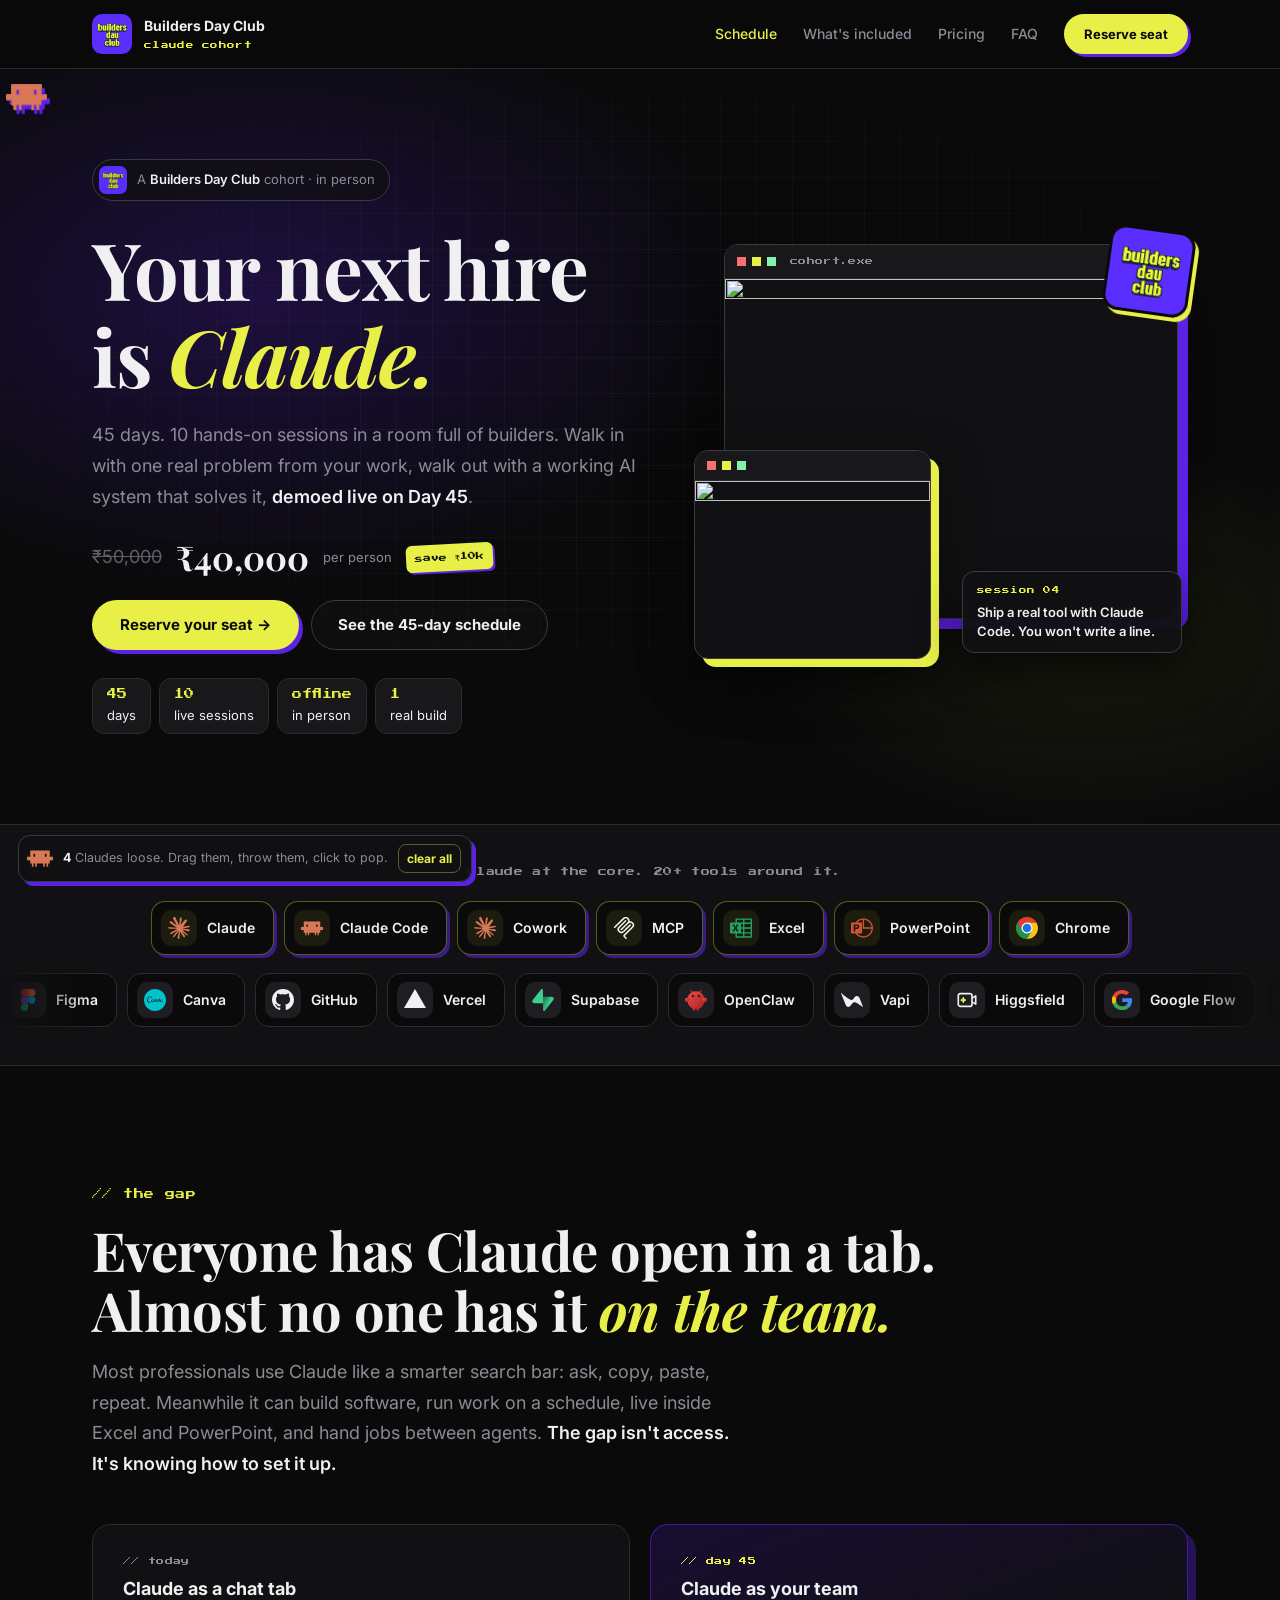
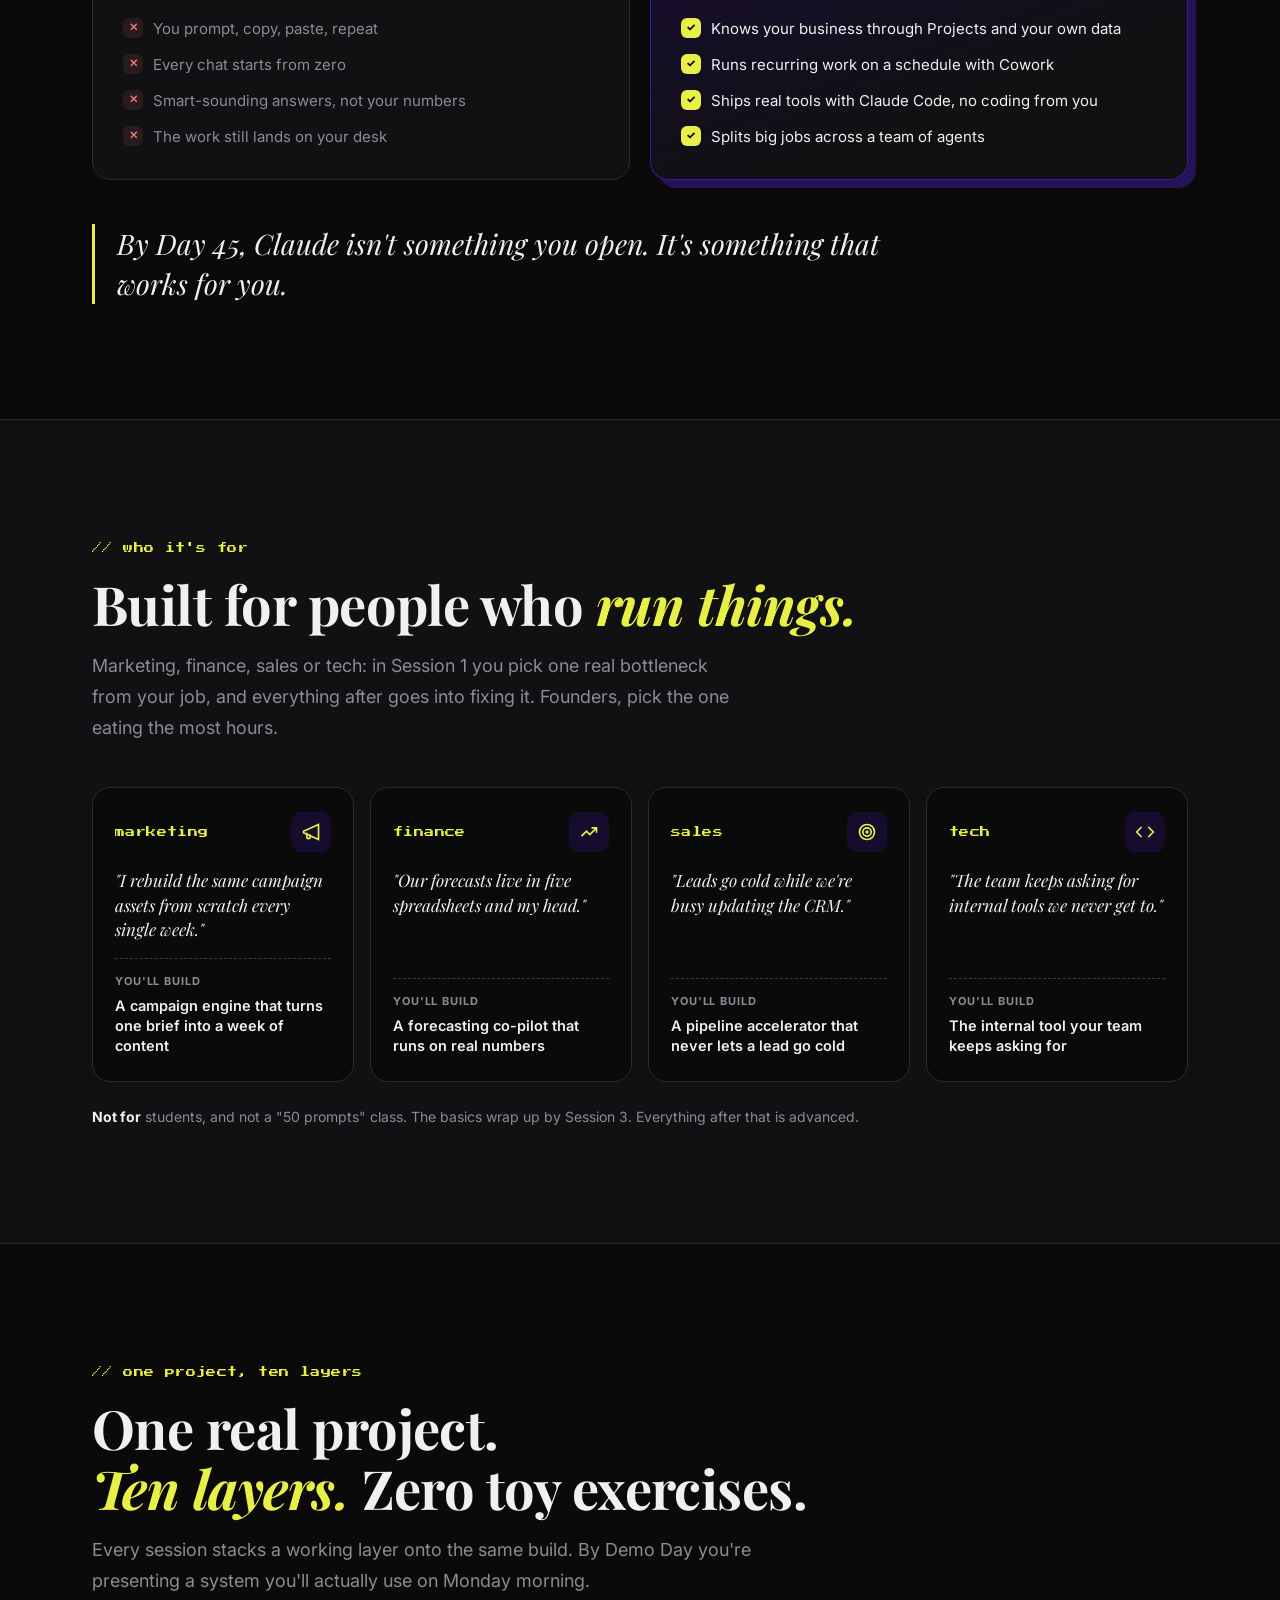
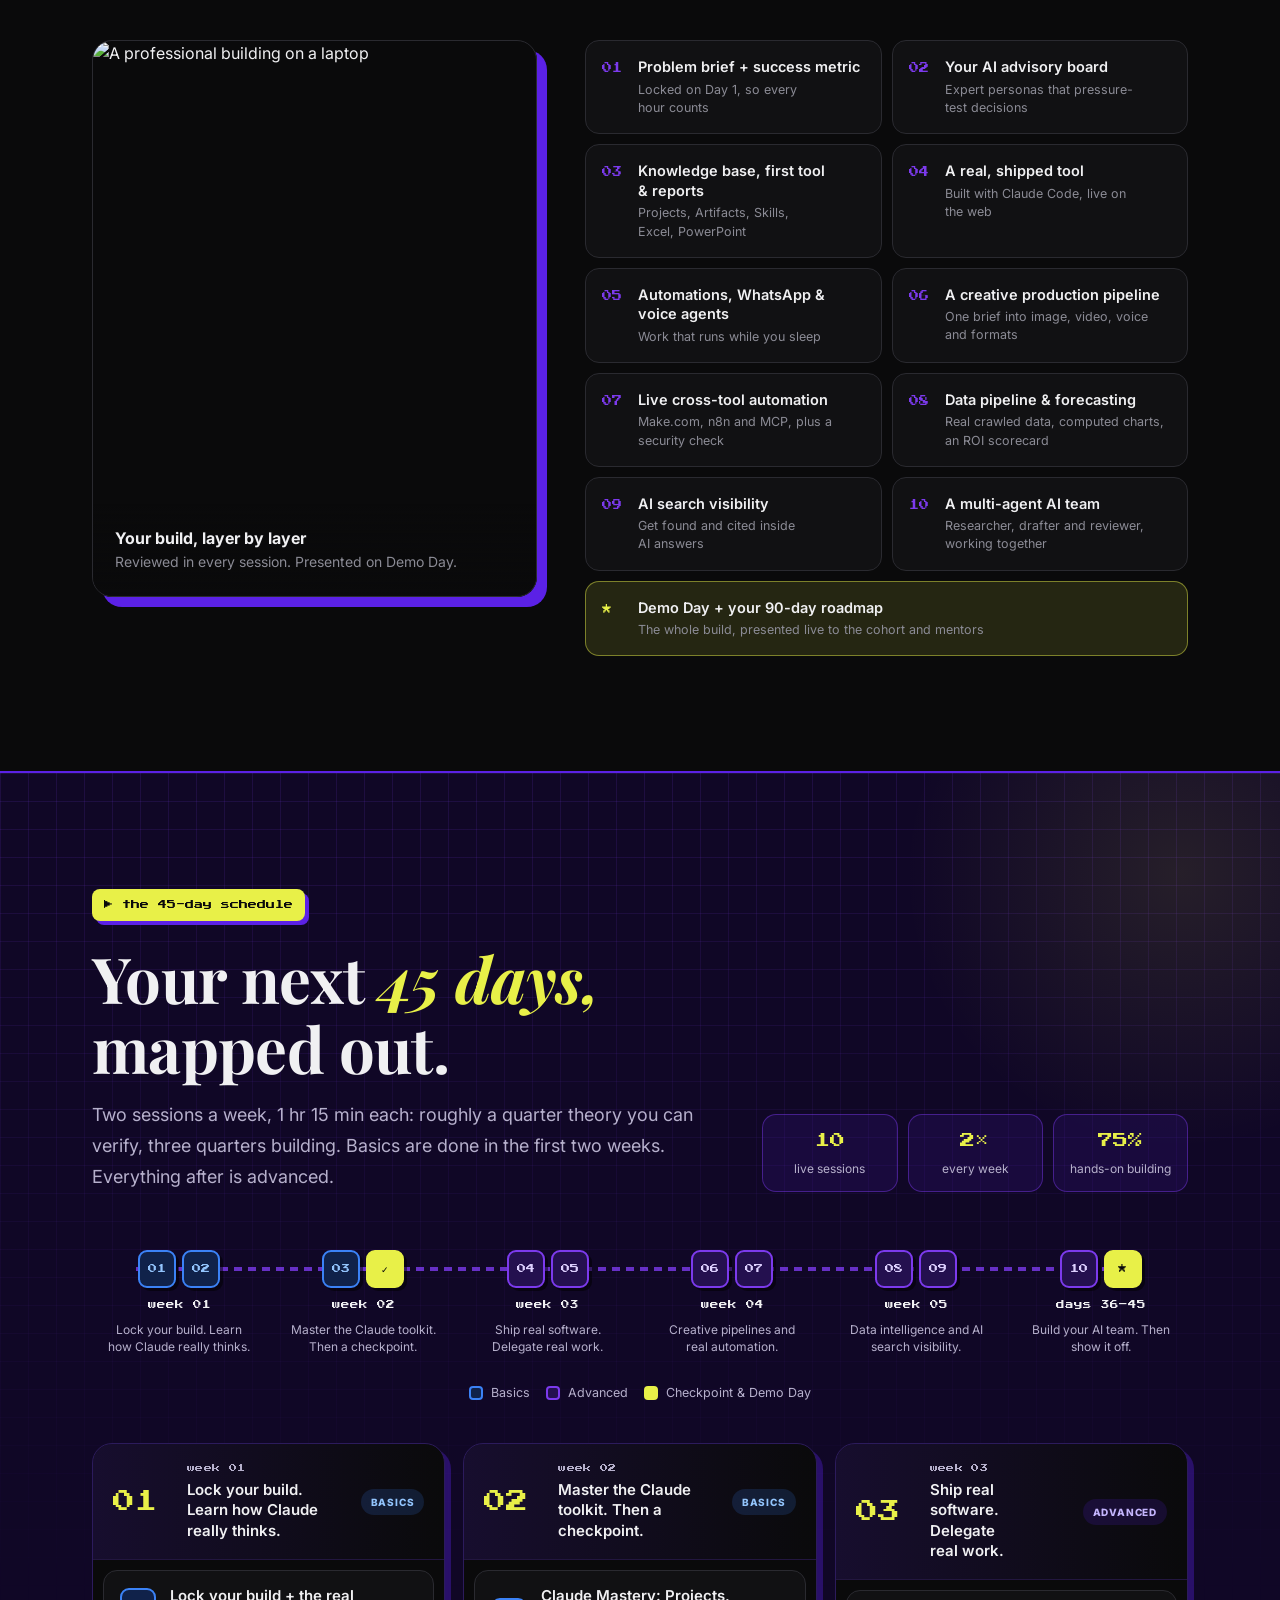
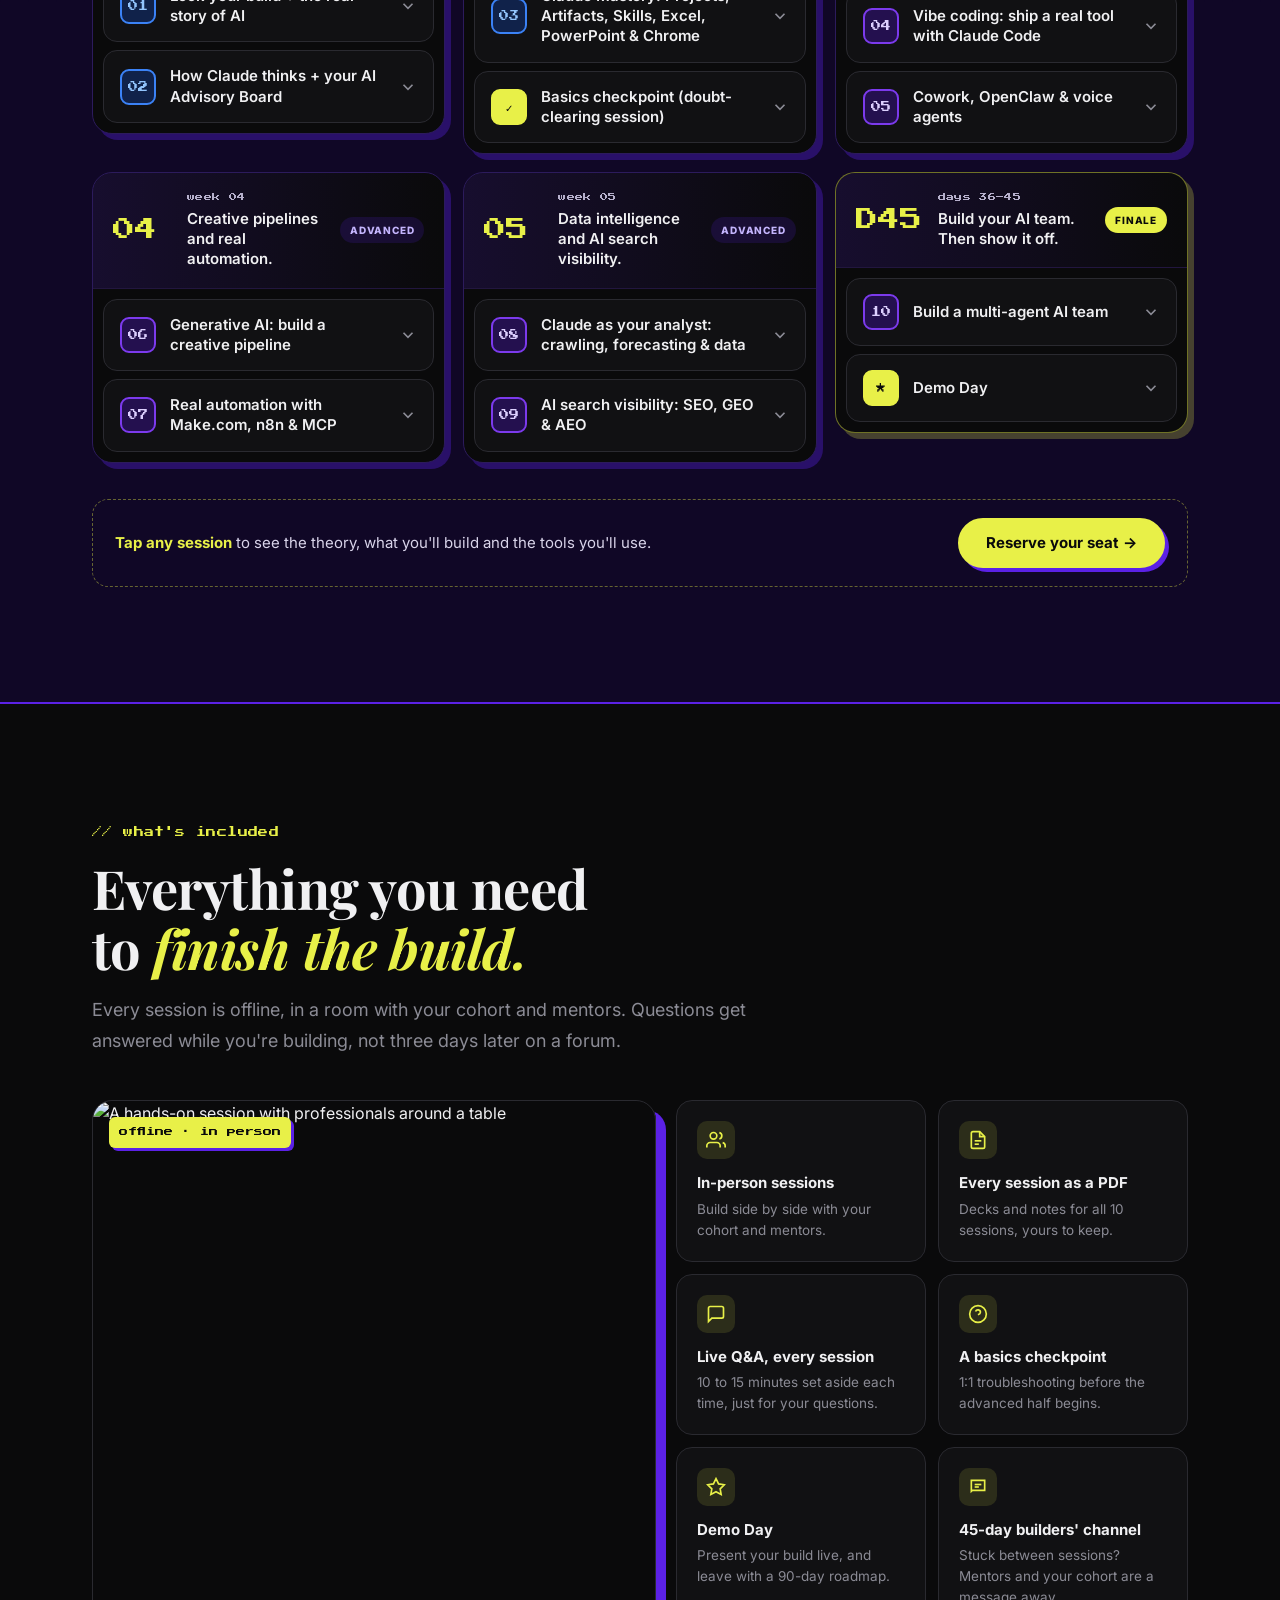
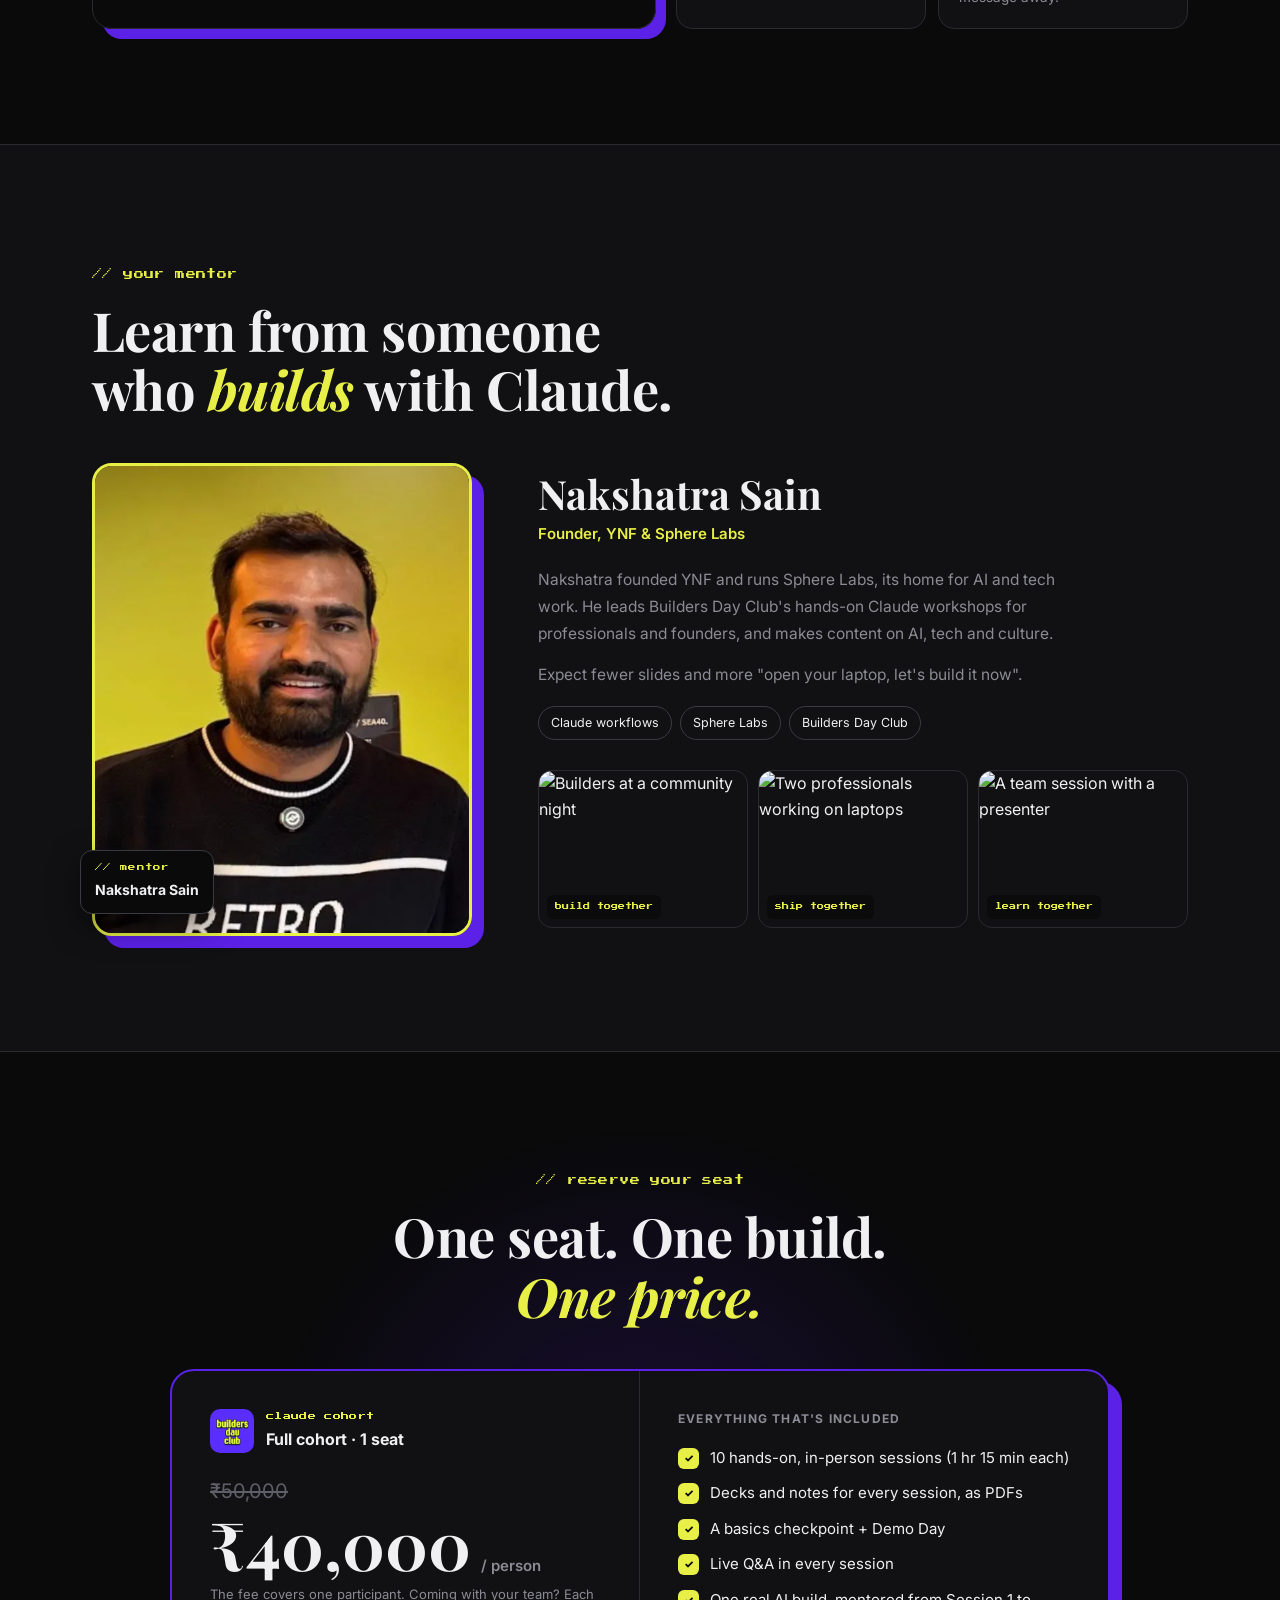
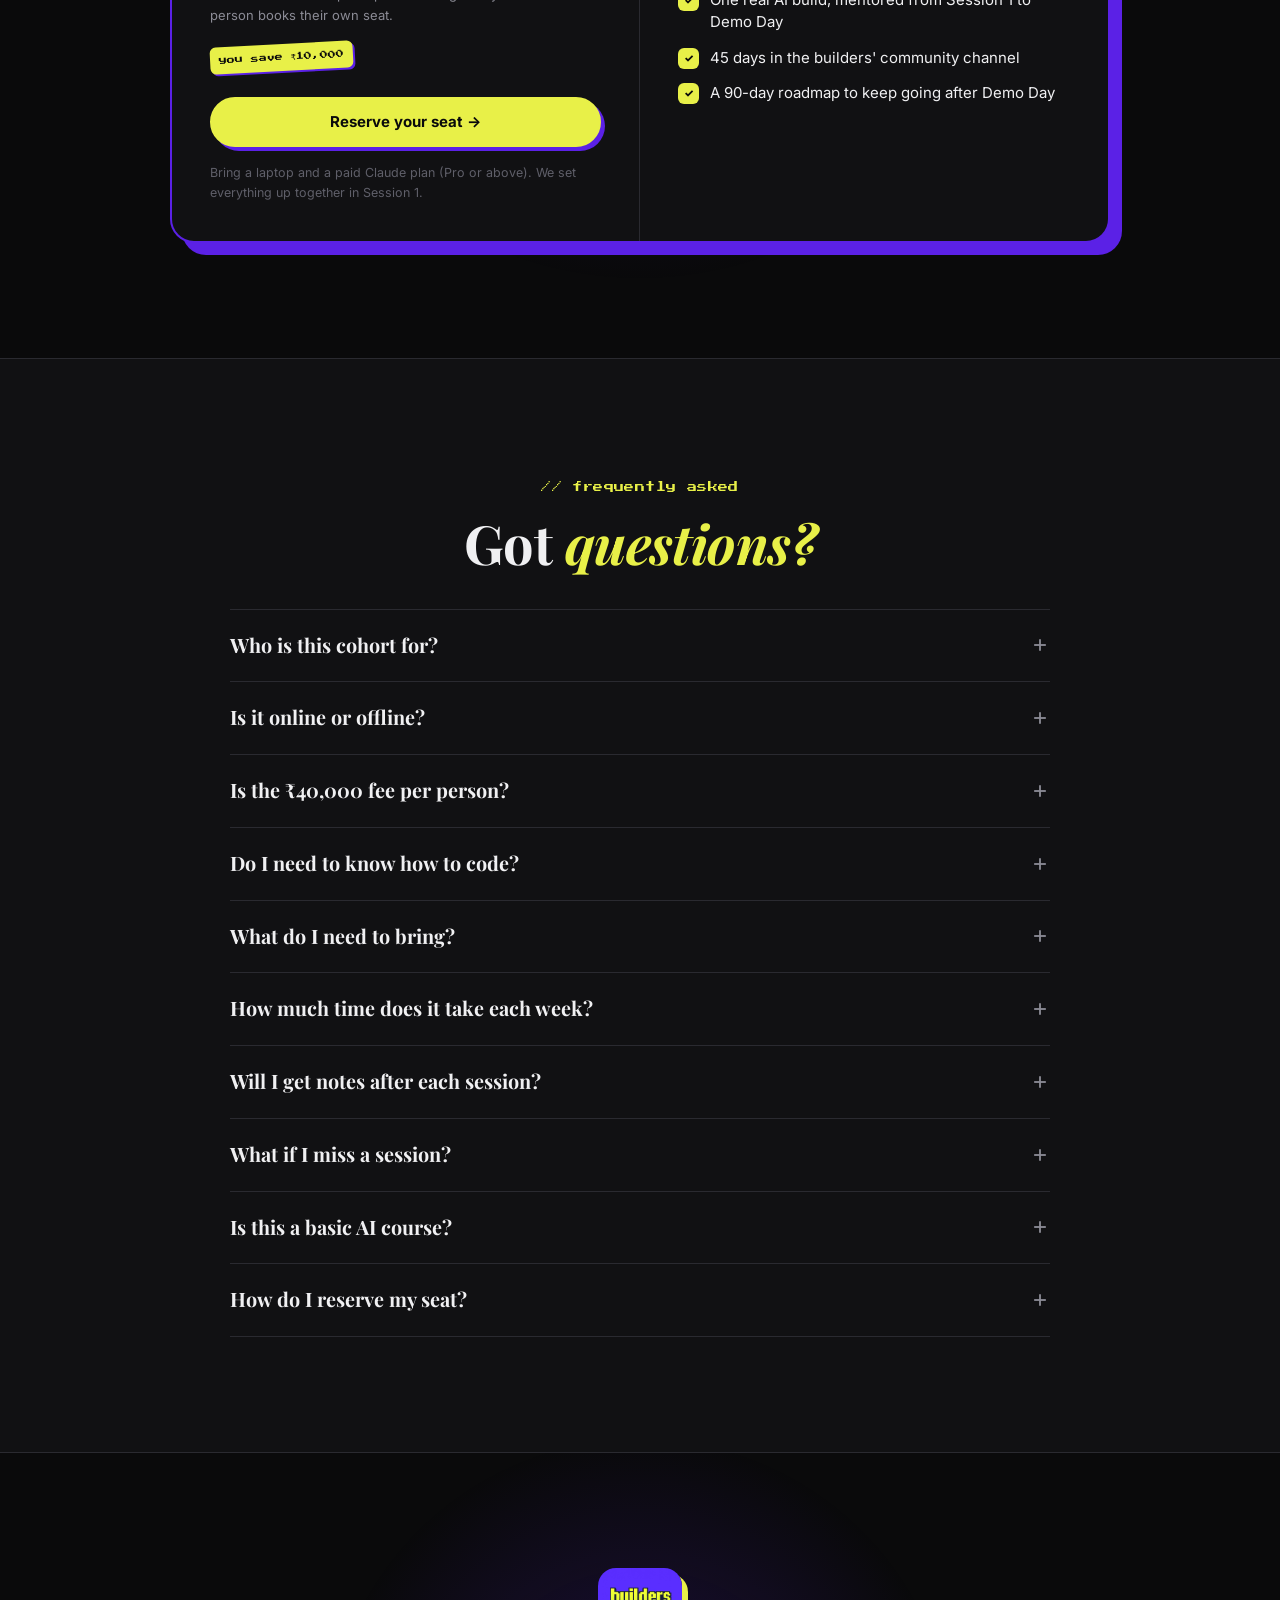
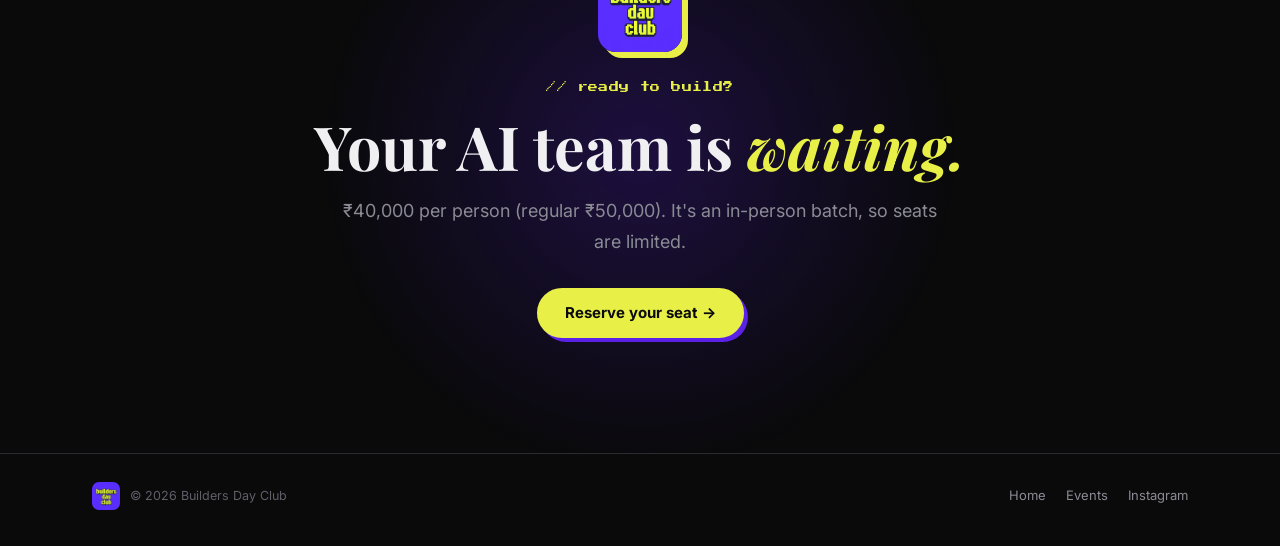
==== commit d7064658: "Update index.html" ====
--- a/cohort2/index.html
+++ b/cohort2/index.html
@@ -388,6 +388,53 @@
   .critter-hud.mini { padding: 6px 10px 6px 6px; gap: 8px; }
   .critter-hud.mini #hudText, .critter-hud.mini #hudBtn { display: none; }
   .critter-hud.mini .hud-num { display: inline; }
+
+  /* ═════ RESERVE-SEAT POPUP FORM ═════ */
+  .rs-overlay { position: fixed; inset: 0; z-index: 500; background: rgba(5,5,8,0.78); backdrop-filter: blur(8px); -webkit-backdrop-filter: blur(8px); display: none; align-items: center; justify-content: center; padding: 20px; }
+  .rs-overlay.open { display: flex; animation: rsFade .25s var(--ease); }
+  @keyframes rsFade { from { opacity: 0; } to { opacity: 1; } }
+  .rs-box { width: 100%; max-width: 520px; max-height: calc(100dvh - 40px); overflow-y: auto; background: var(--surface); border: 2px solid var(--purple); border-radius: 20px; box-shadow: 10px 10px 0 var(--purple); animation: rsPop .35s var(--ease); }
+  @keyframes rsPop { from { transform: translateY(18px) scale(.97); opacity: 0; } to { transform: none; opacity: 1; } }
+  .rs-bar { display: flex; align-items: center; gap: 6px; padding: 12px 14px; background: var(--surface-2); border-bottom: 1px solid var(--border); position: sticky; top: 0; z-index: 1; }
+  .rs-bar i { width: 9px; height: 9px; display: block; }
+  .rs-bar i:nth-child(1) { background: #f87171; } .rs-bar i:nth-child(2) { background: var(--yellow); } .rs-bar i:nth-child(3) { background: var(--green); }
+  .rs-bar .pixel { font-size: 8px; color: var(--muted); margin-left: 8px; flex: 1; }
+  .rs-close { width: 32px; height: 32px; border-radius: 8px; color: var(--muted); font-size: 18px; line-height: 1; display: flex; align-items: center; justify-content: center; }
+  .rs-close:hover { background: var(--surface-3); color: var(--text); }
+  .rs-body { padding: 26px 26px 28px; }
+  .rs-body h3 { font-family: var(--font-display); font-size: 28px; line-height: 1.15; margin-bottom: 8px; }
+  .rs-body .rs-sub { font-size: 14px; color: var(--muted); margin-bottom: 20px; line-height: 1.6; }
+  .rs-price { display: inline-flex; align-items: baseline; gap: 8px; background: var(--yellow-soft); border: 1px solid rgba(232,240,72,0.3); border-radius: 10px; padding: 7px 12px; margin-bottom: 20px; font-size: 13px; color: var(--muted); }
+  .rs-price s { color: var(--faint); } .rs-price b { color: var(--yellow); font-size: 16px; }
+  .rs-grid { display: grid; grid-template-columns: 1fr 1fr; gap: 12px; }
+  .rs-field { display: flex; flex-direction: column; gap: 6px; }
+  .rs-field.full { grid-column: 1 / -1; }
+  .rs-field label { font-size: 11px; font-weight: 700; letter-spacing: 0.08em; text-transform: uppercase; color: var(--muted); }
+  .rs-field label span { color: var(--yellow); }
+  .rs-field input, .rs-field select, .rs-field textarea { width: 100%; background: var(--bg); border: 1px solid var(--border-light); border-radius: 12px; padding: 12px 14px; font: inherit; font-size: 15px; color: var(--text); outline: none; transition: border-color .2s, box-shadow .2s; }
+  .rs-field textarea { resize: vertical; min-height: 84px; }
+  .rs-field select { appearance: none; -webkit-appearance: none; background-image: linear-gradient(45deg, transparent 50%, var(--muted) 50%), linear-gradient(135deg, var(--muted) 50%, transparent 50%); background-position: calc(100% - 18px) 50%, calc(100% - 13px) 50%; background-size: 5px 5px; background-repeat: no-repeat; padding-right: 36px; }
+  .rs-field select option { background: var(--surface); }
+  .rs-field input:focus, .rs-field select:focus, .rs-field textarea:focus { border-color: var(--yellow); box-shadow: 0 0 0 3px var(--yellow-soft); }
+  .rs-field input.bad, .rs-field select.bad { border-color: #f87171; }
+  .rs-hp { position: absolute; left: -9999px; width: 1px; height: 1px; overflow: hidden; }
+  .rs-err { display: none; margin-top: 14px; font-size: 13px; color: #fca5a5; background: rgba(248,113,113,0.08); border: 1px solid rgba(248,113,113,0.25); border-radius: 10px; padding: 10px 12px; }
+  .rs-submit { width: 100%; margin-top: 18px; }
+  .rs-submit:disabled { opacity: .7; cursor: wait; transform: none; }
+  .rs-alt { margin-top: 14px; text-align: center; font-size: 13px; color: var(--faint); }
+  .rs-alt a { color: var(--muted); text-decoration: underline; }
+  .rs-done { display: none; text-align: center; padding: 10px 0 4px; }
+  .rs-done .rs-check { width: 72px; height: 72px; margin: 0 auto 18px; border-radius: 18px; background: var(--yellow); color: var(--bg); display: flex; align-items: center; justify-content: center; font-size: 34px; font-weight: 800; box-shadow: 5px 5px 0 var(--purple); }
+  .rs-done h3 { margin-bottom: 10px; }
+  .rs-done p { font-size: 15px; color: var(--muted); line-height: 1.65; margin-bottom: 22px; }
+  body.rs-lock { overflow: hidden; }
+  @media (max-width: 640px) {
+    .rs-overlay { padding: 0; align-items: flex-end; }
+    .rs-box { max-width: none; max-height: 94dvh; border-radius: 20px 20px 0 0; box-shadow: none; border-width: 2px 0 0; }
+    .rs-body { padding: 22px 20px calc(24px + env(safe-area-inset-bottom)); }
+    .rs-body h3 { font-size: 24px; }
+    .rs-grid { grid-template-columns: 1fr; }
+  }
 
   /* ═════ PIXEL CURSOR (this page only, mouse/trackpad devices) ═════ */
   @media (hover: hover) and (pointer: fine) {
@@ -816,6 +863,44 @@
   <span id="hudText"></span>
   <button type="button" id="hudBtn"></button>
 </div>
+<!-- Reserve-seat popup form -->
+<div class="rs-overlay" id="rsOverlay" role="dialog" aria-modal="true" aria-labelledby="rsTitle">
+  <div class="rs-box">
+    <div class="rs-bar"><i></i><i></i><i></i><span class="pixel">reserve_seat.exe</span><button type="button" class="rs-close" id="rsClose" aria-label="Close">✕</button></div>
+    <div class="rs-body">
+      <form id="rsForm" novalidate>
+        <h3 id="rsTitle">Reserve your <em>seat.</em></h3>
+        <p class="rs-sub">Share a few details and we'll get in touch to confirm your seat and share payment details. No payment needed right now.</p>
+        <div class="rs-price"><s>₹50,000</s><b>₹40,000</b> per person</div>
+        <div class="rs-grid">
+          <div class="rs-field full"><label for="rsName">Full name <span>*</span></label><input id="rsName" name="name" autocomplete="name" maxlength="120" required></div>
+          <div class="rs-field"><label for="rsEmail">Email <span>*</span></label><input id="rsEmail" name="email" type="email" autocomplete="email" maxlength="160" required></div>
+          <div class="rs-field"><label for="rsPhone">WhatsApp number <span>*</span></label><input id="rsPhone" name="phone" type="tel" autocomplete="tel" inputmode="tel" maxlength="20" placeholder="+91" required></div>
+          <div class="rs-field"><label for="rsRole">I work in <span>*</span></label>
+            <select id="rsRole" name="role" required>
+              <option value="">Choose one</option>
+              <option>Marketing</option><option>Finance</option><option>Sales</option><option>Tech</option><option>Founder</option><option>Other</option>
+            </select>
+          </div>
+          <div class="rs-field"><label for="rsCity">City</label><input id="rsCity" name="city" autocomplete="address-level2" maxlength="80" placeholder="e.g. Jaipur"></div>
+          <div class="rs-field full"><label for="rsCompany">Company / what you do</label><input id="rsCompany" name="company" autocomplete="organization" maxlength="160"></div>
+          <div class="rs-field full"><label for="rsGoal">What would you like to build with Claude?</label><textarea id="rsGoal" name="goal" maxlength="1000" placeholder="One real problem from your work"></textarea></div>
+          <div class="rs-hp" aria-hidden="true"><label for="rsWebsite">Website</label><input id="rsWebsite" name="website" tabindex="-1" autocomplete="off"></div>
+        </div>
+        <p class="rs-err" id="rsErr" role="alert"></p>
+        <button type="submit" class="btn btn-yellow rs-submit" id="rsSubmit">Reserve my seat →</button>
+        <p class="rs-alt">Prefer to chat? <a href="https://ig.me/m/buildersdayclub" target="_blank" rel="noopener noreferrer">DM us on Instagram</a></p>
+      </form>
+      <div class="rs-done" id="rsDone">
+        <div class="rs-check">✓</div>
+        <h3>You're on the <em>list.</em></h3>
+        <p>Thanks, <b id="rsDoneName"></b>. We'll reach out on WhatsApp or email to confirm your seat and share payment details.</p>
+        <button type="button" class="btn btn-ghost" id="rsDoneClose">Back to the page</button>
+      </div>
+    </div>
+  </div>
+</div>
+
 <div class="cursor-ring" id="cursorRing" aria-hidden="true"></div>
 
 <!-- Mobile sticky enrol bar -->
@@ -828,19 +913,94 @@
   /* ═══════════════════════════════════════════════════════
      EDIT HERE
      COHORT_NAME — shown in the top bar, pricing card and tab title.
-     ENROLL_URL  — where every "Reserve" button goes.
-                   Right now it opens an Instagram DM to @buildersdayclub.
+     Every "Reserve" button opens the seat form. Submissions show up in
+     the admin panel under "Cohort Leads".
      CLAUDES     — how many flying Claudes appear (0 turns them off).
      ═══════════════════════════════════════════════════════ */
   const COHORT_NAME = 'Claude Cohort';
-  const ENROLL_URL  = 'https://ig.me/m/buildersdayclub';
   const CLAUDES     = 4;
 
   document.title = COHORT_NAME + ' — Builders Day Club';
   document.querySelectorAll('[data-cohort-name]').forEach(el => el.textContent = COHORT_NAME.toLowerCase());
-  document.querySelectorAll('.js-enroll').forEach(a => {
-    a.href = ENROLL_URL; a.target = '_blank'; a.rel = 'noopener noreferrer';
-  });
+  /* ── Reserve-seat popup form ── */
+  (function () {
+    const SUPABASE_URL  = 'https://sfmjxhctzpiuahitzhyt.supabase.co';
+    const SUPABASE_ANON = 'eyJhbGciOiJIUzI1NiIsInR5cCI6IkpXVCJ9.eyJpc3MiOiJzdXBhYmFzZSIsInJlZiI6InNmbWp4aGN0enBpdWFoaXR6aHl0Iiwicm9sZSI6ImFub24iLCJpYXQiOjE3ODQ4NzY4MTIsImV4cCI6MjEwMDQ1MjgxMn0.4NAWH2BEmiJeCy-h9dPJQ8ESbxYLPPXQjO-quV9oRNw';
+    const overlay = document.getElementById('rsOverlay');
+    const form    = document.getElementById('rsForm');
+    const done    = document.getElementById('rsDone');
+    const errEl   = document.getElementById('rsErr');
+    const submit  = document.getElementById('rsSubmit');
+    const $ = id => document.getElementById(id);
+    let lastFocus = null;
+
+    function openForm(e) {
+      if (e) e.preventDefault();
+      lastFocus = document.activeElement;
+      overlay.classList.add('open');
+      document.body.classList.add('rs-lock');
+      setTimeout(() => (done.style.display === 'block' ? $('rsDoneClose') : $('rsName')).focus(), 60);
+    }
+    function closeForm() {
+      overlay.classList.remove('open');
+      document.body.classList.remove('rs-lock');
+      if (lastFocus) lastFocus.focus();
+    }
+    document.querySelectorAll('.js-enroll').forEach(a => {
+      a.setAttribute('href', '#reserve');
+      a.setAttribute('role', 'button');
+      a.addEventListener('click', openForm);
+    });
+    if (location.hash === '#reserve') openForm();
+    $('rsClose').addEventListener('click', closeForm);
+    $('rsDoneClose').addEventListener('click', closeForm);
+    overlay.addEventListener('click', e => { if (e.target === overlay) closeForm(); });
+    document.addEventListener('keydown', e => { if (e.key === 'Escape' && overlay.classList.contains('open')) closeForm(); });
+
+    function showErr(msg, field) {
+      errEl.textContent = msg; errEl.style.display = 'block';
+      if (field) { field.classList.add('bad'); field.focus(); }
+    }
+    form.querySelectorAll('input, select, textarea').forEach(el => el.addEventListener('input', () => el.classList.remove('bad')));
+
+    form.addEventListener('submit', async e => {
+      e.preventDefault();
+      errEl.style.display = 'none';
+      if ($('rsWebsite').value) return;               // spam bot filled the hidden field
+      const name = $('rsName').value.trim(), email = $('rsEmail').value.trim(),
+            phone = $('rsPhone').value.trim(), role = $('rsRole').value;
+      if (!name)  return showErr('Please enter your name.', $('rsName'));
+      if (!/^[^\s@]+@[^\s@]+\.[^\s@]+$/.test(email)) return showErr('Please enter a valid email.', $('rsEmail'));
+      if (phone.replace(/\D/g, '').length < 10) return showErr('Please enter a valid WhatsApp number.', $('rsPhone'));
+      if (!role)  return showErr('Please choose what you work in.', $('rsRole'));
+
+      submit.disabled = true; submit.textContent = 'Sending…';
+      try {
+        const res = await fetch(SUPABASE_URL + '/rest/v1/rpc/submit_cohort_lead', {
+          method: 'POST',
+          headers: { 'Content-Type': 'application/json', apikey: SUPABASE_ANON, Authorization: 'Bearer ' + SUPABASE_ANON },
+          body: JSON.stringify({
+            p_cohort: COHORT_NAME, p_name: name, p_email: email, p_phone: phone, p_role: role,
+            p_company: $('rsCompany').value.trim(), p_city: $('rsCity').value.trim(), p_goal: $('rsGoal').value.trim()
+          })
+        });
+        const data = await res.json().catch(() => null);
+        if (!res.ok || !data || !data.ok) {
+          throw new Error(data && data.reason === 'bad_email' ? 'Please enter a valid email.'
+                        : data && data.reason === 'missing_fields' ? 'Please fill in your name, email and WhatsApp number.'
+                        : 'Something went wrong. Please try again, or DM us on Instagram.');
+        }
+        $('rsDoneName').textContent = name.split(' ')[0];
+        form.style.display = 'none';
+        done.style.display = 'block';
+        $('rsDoneClose').focus();
+      } catch (err) {
+        showErr(err.message || 'Something went wrong. Please try again.');
+      } finally {
+        submit.disabled = false; submit.textContent = 'Reserve my seat →';
+      }
+    });
+  })();
 
   /* ── Tools: official logos, all at the same size ── */
   const LOGOS = {"core": [["Claude", "<svg aria-hidden=\"true\" focusable=\"false\" viewBox=\"0 0 24 24\" xmlns=\"http://www.w3.org/2000/svg\"><path d=\"M4.709 15.955l4.72-2.647.08-.23-.08-.128H9.2l-.79-.048-2.698-.073-2.339-.097-2.266-.122-.571-.121L0 11.784l.055-.352.48-.321.686.06 1.52.103 2.278.158 1.652.097 2.449.255h.389l.055-.157-.134-.098-.103-.097-2.358-1.596-2.552-1.688-1.336-.972-.724-.491-.364-.462-.158-1.008.656-.722.881.06.225.061.893.686 1.908 1.476 2.491 1.833.365.304.145-.103.019-.073-.164-.274-1.355-2.446-1.446-2.49-.644-1.032-.17-.619a2.97 2.97 0 01-.104-.729L6.283.134 6.696 0l.996.134.42.364.62 1.414 1.002 2.229 1.555 3.03.456.898.243.832.091.255h.158V9.01l.128-1.706.237-2.095.23-2.695.08-.76.376-.91.747-.492.584.28.48.685-.067.444-.286 1.851-.559 2.903-.364 1.942h.212l.243-.242.985-1.306 1.652-2.064.73-.82.85-.904.547-.431h1.033l.76 1.129-.34 1.166-1.064 1.347-.881 1.142-1.264 1.7-.79 1.36.073.11.188-.02 2.856-.606 1.543-.28 1.841-.315.833.388.091.395-.328.807-1.969.486-2.309.462-3.439.813-.042.03.049.061 1.549.146.662.036h1.622l3.02.225.79.522.474.638-.079.485-1.215.62-1.64-.389-3.829-.91-1.312-.329h-.182v.11l1.093 1.068 2.006 1.81 2.509 2.33.127.578-.322.455-.34-.049-2.205-1.657-.851-.747-1.926-1.62h-.128v.17l.444.649 2.345 3.521.122 1.08-.17.353-.608.213-.668-.122-1.374-1.925-1.415-2.167-1.143-1.943-.14.08-.674 7.254-.316.37-.729.28-.607-.461-.322-.747.322-1.476.389-1.924.315-1.53.286-1.9.17-.632-.012-.042-.14.018-1.434 1.967-2.18 2.945-1.726 1.845-.414.164-.717-.37.067-.662.401-.589 2.388-3.036 1.44-1.882.93-1.086-.006-.158h-.055L4.132 18.56l-1.13.146-.487-.456.061-.746.231-.243 1.908-1.312-.006.006z\" fill=\"#D97757\" fill-rule=\"nonzero\"></path></svg>"], ["Claude Code", "<svg aria-hidden=\"true\" focusable=\"false\" viewBox=\"0 0 24 24\" xmlns=\"http://www.w3.org/2000/svg\"><path clip-rule=\"evenodd\" d=\"M20.998 10.949H24v3.102h-3v3.028h-1.487V20H18v-2.921h-1.487V20H15v-2.921H9V20H7.488v-2.921H6V20H4.487v-2.921H3V14.05H0V10.95h3V5h17.998v5.949zM6 10.949h1.488V8.102H6v2.847zm10.51 0H18V8.102h-1.49v2.847z\" fill=\"#D97757\" fill-rule=\"evenodd\"></path></svg>"], ["Cowork", "<svg aria-hidden=\"true\" focusable=\"false\" viewBox=\"0 0 24 24\" xmlns=\"http://www.w3.org/2000/svg\"><path d=\"M4.709 15.955l4.72-2.647.08-.23-.08-.128H9.2l-.79-.048-2.698-.073-2.339-.097-2.266-.122-.571-.121L0 11.784l.055-.352.48-.321.686.06 1.52.103 2.278.158 1.652.097 2.449.255h.389l.055-.157-.134-.098-.103-.097-2.358-1.596-2.552-1.688-1.336-.972-.724-.491-.364-.462-.158-1.008.656-.722.881.06.225.061.893.686 1.908 1.476 2.491 1.833.365.304.145-.103.019-.073-.164-.274-1.355-2.446-1.446-2.49-.644-1.032-.17-.619a2.97 2.97 0 01-.104-.729L6.283.134 6.696 0l.996.134.42.364.62 1.414 1.002 2.229 1.555 3.03.456.898.243.832.091.255h.158V9.01l.128-1.706.237-2.095.23-2.695.08-.76.376-.91.747-.492.584.28.48.685-.067.444-.286 1.851-.559 2.903-.364 1.942h.212l.243-.242.985-1.306 1.652-2.064.73-.82.85-.904.547-.431h1.033l.76 1.129-.34 1.166-1.064 1.347-.881 1.142-1.264 1.7-.79 1.36.073.11.188-.02 2.856-.606 1.543-.28 1.841-.315.833.388.091.395-.328.807-1.969.486-2.309.462-3.439.813-.042.03.049.061 1.549.146.662.036h1.622l3.02.225.79.522.474.638-.079.485-1.215.62-1.64-.389-3.829-.91-1.312-.329h-.182v.11l1.093 1.068 2.006 1.81 2.509 2.33.127.578-.322.455-.34-.049-2.205-1.657-.851-.747-1.926-1.62h-.128v.17l.444.649 2.345 3.521.122 1.08-.17.353-.608.213-.668-.122-1.374-1.925-1.415-2.167-1.143-1.943-.14.08-.674 7.254-.316.37-.729.28-.607-.461-.322-.747.322-1.476.389-1.924.315-1.53.286-1.9.17-.632-.012-.042-.14.018-1.434 1.967-2.18 2.945-1.726 1.845-.414.164-.717-.37.067-.662.401-.589 2.388-3.036 1.44-1.882.93-1.086-.006-.158h-.055L4.132 18.56l-1.13.146-.487-.456.061-.746.231-.243 1.908-1.312-.006.006z\" fill=\"#D97757\" fill-rule=\"nonzero\"></path></svg>"], ["MCP", "<svg aria-hidden=\"true\" focusable=\"false\" fill=\"#F0F0F2\" fill-rule=\"evenodd\" viewBox=\"0 0 24 24\" xmlns=\"http://www.w3.org/2000/svg\"><path d=\"M15.688 2.343a2.588 2.588 0 00-3.61 0l-9.626 9.44a.863.863 0 01-1.203 0 .823.823 0 010-1.18l9.626-9.44a4.313 4.313 0 016.016 0 4.116 4.116 0 011.204 3.54 4.3 4.3 0 013.609 1.18l.05.05a4.115 4.115 0 010 5.9l-8.706 8.537a.274.274 0 000 .393l1.788 1.754a.823.823 0 010 1.18.863.863 0 01-1.203 0l-1.788-1.753a1.92 1.92 0 010-2.754l8.706-8.538a2.47 2.47 0 000-3.54l-.05-.049a2.588 2.588 0 00-3.607-.003l-7.172 7.034-.002.002-.098.097a.863.863 0 01-1.204 0 .823.823 0 010-1.18l7.273-7.133a2.47 2.47 0 00-.003-3.537z\"></path><path d=\"M14.485 4.703a.823.823 0 000-1.18.863.863 0 00-1.204 0l-7.119 6.982a4.115 4.115 0 000 5.9 4.314 4.314 0 006.016 0l7.12-6.982a.823.823 0 000-1.18.863.863 0 00-1.204 0l-7.119 6.982a2.588 2.588 0 01-3.61 0 2.47 2.47 0 010-3.54l7.12-6.982z\"></path></svg>"], ["Excel", "<svg aria-hidden=\"true\" focusable=\"false\" xmlns=\"http://www.w3.org/2000/svg\" viewBox=\"0 0 24 24\"><path fill=\"#21A366\" d=\"M23 1.5q.41 0 .7.3q.3.29.3.7v19q0 .41-.3.7q-.29.3-.7.3H7q-.41 0-.7-.3q-.3-.29-.3-.7V18H1q-.41 0-.7-.3q-.3-.29-.3-.7V7q0-.41.3-.7Q.58 6 1 6h5V2.5q0-.41.3-.7q.29-.3.7-.3zM6 13.28l1.42 2.66h2.14l-2.38-3.87l2.34-3.8H7.46l-1.3 2.4l-.05.08l-.04.09l-.64-1.28l-.66-1.29H2.59l2.27 3.82l-2.48 3.85h2.16zM14.25 21v-3H7.5v3zm0-4.5v-3.75H12v3.75zm0-5.25V7.5H12v3.75zm0-5.25V3H7.5v3zm8.25 15v-3h-6.75v3zm0-4.5v-3.75h-6.75v3.75zm0-5.25V7.5h-6.75v3.75zm0-5.25V3h-6.75v3Z\"/></svg>"], ["PowerPoint", "<svg aria-hidden=\"true\" focusable=\"false\" xmlns=\"http://www.w3.org/2000/svg\" viewBox=\"0 0 24 24\"><path fill=\"#D35230\" d=\"M13.5 1.5q1.453 0 2.795.375t2.508 1.06t2.12 1.641q.956.955 1.641 2.121q.686 1.166 1.061 2.508T24 12t-.375 2.795t-1.06 2.508q-.686 1.166-1.641 2.12q-.955.956-2.121 1.641q-1.166.686-2.508 1.061T13.5 22.5q-1.29 0-2.52-.305q-1.23-.304-2.337-.884T6.58 19.893Q5.625 19.055 4.887 18H.997q-.411 0-.704-.293T0 17.004V6.996q0-.41.293-.703T.996 6h3.89q.739-1.055 1.694-1.893q.955-.837 2.063-1.418q1.107-.58 2.337-.884T13.5 1.5m.75 1.535v8.215h8.215q-.14-1.64-.826-3.076t-1.782-2.531q-1.095-1.096-2.537-1.782t-3.07-.826m-5.262 7.57q0-.68-.228-1.166q-.229-.486-.627-.79q-.399-.305-.938-.446q-.539-.14-1.172-.14H2.848v7.863h1.84v-2.742H5.93q.574 0 1.119-.17t.978-.493q.434-.322.698-.802t.263-1.114M13.5 21q1.172 0 2.262-.287t2.056-.82t1.776-1.278q.808-.744 1.418-1.664t.984-1.986q.375-1.067.469-2.227h-9.703V3.035q-1.735.14-3.27.908T6.797 6h4.207q.41 0 .703.293t.293.703v10.008q0 .41-.293.703t-.703.293H6.797q.644.715 1.412 1.271q.768.557 1.623.944t1.781.586T13.5 21M5.812 9.598q.575 0 .915.228q.34.229.34.838q0 .27-.124.44q-.123.17-.31.275q-.188.105-.422.146t-.445.041H4.687V9.598Z\"/></svg>"], ["Chrome", "<svg aria-hidden=\"true\" focusable=\"false\" xmlns=\"http://www.w3.org/2000/svg\" viewBox=\"0 0 256 256\"><path fill=\"#fff\" d=\"M128.003 199.216c39.335 0 71.221-31.888 71.221-71.223S167.338 56.77 128.003 56.77S56.78 88.658 56.78 127.993s31.887 71.223 71.222 71.223\"/><path fill=\"#229342\" d=\"M35.89 92.997Q27.92 79.192 17.154 64.02a127.98 127.98 0 0 0 110.857 191.981q17.671-24.785 23.996-35.74q12.148-21.042 31.423-60.251v-.015a63.993 63.993 0 0 1-110.857.017Q46.395 111.19 35.89 92.998\"/><path fill=\"#fbc116\" d=\"M128.008 255.996A127.97 127.97 0 0 0 256 127.997A128 128 0 0 0 238.837 64q-36.372-3.585-53.686-3.585q-19.632 0-57.152 3.585l-.014.01a63.99 63.99 0 0 1 55.444 31.987a63.99 63.99 0 0 1-.001 64.01z\"/><path fill=\"#1a73e8\" d=\"M128.003 178.677c27.984 0 50.669-22.685 50.669-50.67s-22.685-50.67-50.67-50.67c-27.983 0-50.669 22.686-50.669 50.67s22.686 50.67 50.67 50.67\"/><path fill=\"#e33b2e\" d=\"M128.003 64.004H238.84a127.973 127.973 0 0 0-221.685.015l55.419 95.99l.015.008a63.993 63.993 0 0 1 55.415-96.014z\"/></svg>"]], "tools": [["Figma", "<svg aria-hidden=\"true\" focusable=\"false\" viewBox=\"0 0 24 24\" xmlns=\"http://www.w3.org/2000/svg\"><path d=\"M4 20a4 4 0 014-4h4v4a4 4 0 01-8 0z\" fill=\"#24CB71\"></path><path d=\"M12 0v8h4a4 4 0 000-8h-4z\" fill=\"#FF7237\"></path><path d=\"M15.967 16a4 4 0 100-8 4 4 0 000 8z\" fill=\"#00B6FF\"></path><path d=\"M4 4a4 4 0 004 4h4V0H8a4 4 0 00-4 4z\" fill=\"#FF3737\"></path><path d=\"M4 12a4 4 0 004 4h4V8H8a4 4 0 00-4 4z\" fill=\"#874FFF\"></path></svg>"], ["Canva", "<svg aria-hidden=\"true\" focusable=\"false\" xmlns=\"http://www.w3.org/2000/svg\" viewBox=\"0 0 24 24\"><path fill=\"#00C4CC\" d=\"M12 0C5.373 0 0 5.373 0 12s5.373 12 12 12s12-5.373 12-12S18.627 0 12 0M6.962 7.68c.754 0 1.337.549 1.405 1.2c.069.583-.171 1.097-.822 1.406c-.343.171-.48.172-.549.069c-.034-.069 0-.137.069-.206c.617-.514.617-.926.548-1.508c-.034-.378-.308-.618-.583-.618c-1.2 0-2.914 2.674-2.674 4.629c.103.754.549 1.646 1.509 1.646c.308 0 .65-.103.96-.24c.5-.264.799-.47 1.097-.8c-.073-.885.704-2.046 1.851-2.046c.515 0 .926.205.96.583c.068.514-.377.582-.514.582s-.378-.034-.378-.17c-.034-.138.309-.07.275-.378c-.035-.206-.24-.274-.446-.274c-.72 0-1.131.994-1.029 1.611c.035.275.172.549.447.549c.205 0 .514-.31.617-.755c.068-.308.343-.514.583-.514c.102 0 .17.034.205.171v.138c-.034.137-.137.548-.102.651c0 .069.034.171.17.171c.092 0 .436-.18.777-.459c.117-.59.253-1.298.253-1.357c.034-.24.137-.48.617-.48c.103 0 .171.034.205.171v.138l-.136.617c.445-.583 1.097-.994 1.508-.994c.172 0 .309.102.309.274c0 .103 0 .274-.069.446c-.137.377-.309.96-.412 1.474c0 .137.035.274.207.274s.685-.206 1.096-.754l.007-.004c-.002-.068-.007-.134-.007-.202c0-.411.035-.754.104-.994c.068-.274.411-.514.617-.514c.103 0 .205.069.205.171c0 .035 0 .103-.034.137c-.137.446-.24.857-.24 1.269c0 .24.034.582.102.788c0 .034.035.069.07.069c.068 0 .548-.445.89-1.028c-.308-.206-.48-.549-.48-.96c0-.72.446-1.097.858-1.097c.343 0 .617.24.617.72c0 .308-.103.65-.274.96h.102a.77.77 0 0 0 .584-.24a.3.3 0 0 1 .134-.117c.335-.425.83-.74 1.41-.74c.48 0 .924.205.959.582c.068.515-.378.618-.515.618l-.002-.002c-.138 0-.377-.035-.377-.172s.309-.068.274-.376c-.034-.206-.24-.275-.446-.275c-.686 0-1.13.891-1.028 1.611c.034.275.171.583.445.583c.206 0 .515-.308.652-.754c.068-.274.343-.514.583-.514c.103 0 .17.034.205.171c0 .069 0 .206-.137.652c-.17.308-.171.48-.137.617c.034.274.171.48.309.583c.034.034.068.102.068.102c0 .069-.034.138-.137.138c-.034 0-.068 0-.103-.035c-.514-.205-.72-.548-.789-.891c-.205.24-.445.377-.72.377c-.445 0-.89-.411-.96-.926a1.6 1.6 0 0 1 .075-.649c-.203.13-.422.203-.623.203h-.17c-.447.652-.927 1.098-1.27 1.303a.9.9 0 0 1-.377.104c-.068 0-.171-.035-.205-.104c-.095-.152-.156-.392-.193-.667c-.481.527-1.145.805-1.453.805c-.343 0-.548-.206-.582-.55v-.376c.102-.754.377-1.2.377-1.337a.074.074 0 0 0-.069-.07c-.24 0-1.028.824-1.166 1.373l-.103.445c-.068.309-.377.515-.582.515c-.103 0-.172-.035-.206-.172v-.137l.046-.233c-.435.31-.87.508-1.075.508c-.308 0-.48-.172-.514-.412c-.206.274-.445.412-.754.412c-.352 0-.696-.24-.862-.593c-.244.275-.523.553-.852.764c-.48.309-1.028.549-1.68.549c-.582 0-1.097-.309-1.371-.583c-.412-.377-.651-.96-.686-1.509c-.205-1.68.823-3.84 2.4-4.8c.378-.205.755-.343 1.132-.343m9.77 3.291c-.104 0-.172.172-.172.343c0 .274.137.583.309.755a1.7 1.7 0 0 0 .102-.583c0-.343-.137-.515-.24-.515z\"/></svg>"], ["GitHub", "<svg aria-hidden=\"true\" focusable=\"false\" fill=\"#F0F0F2\" fill-rule=\"evenodd\" viewBox=\"0 0 24 24\" xmlns=\"http://www.w3.org/2000/svg\"><path d=\"M12 0c6.63 0 12 5.276 12 11.79-.001 5.067-3.29 9.567-8.175 11.187-.6.118-.825-.25-.825-.56 0-.398.015-1.665.015-3.242 0-1.105-.375-1.813-.81-2.181 2.67-.295 5.475-1.297 5.475-5.822 0-1.297-.465-2.344-1.23-3.169.12-.295.54-1.503-.12-3.125 0 0-1.005-.324-3.3 1.209a11.32 11.32 0 00-3-.398c-1.02 0-2.04.133-3 .398-2.295-1.518-3.3-1.209-3.3-1.209-.66 1.622-.24 2.83-.12 3.125-.765.825-1.23 1.887-1.23 3.169 0 4.51 2.79 5.527 5.46 5.822-.345.294-.66.81-.765 1.577-.69.31-2.415.81-3.495-.973-.225-.354-.9-1.223-1.845-1.209-1.005.015-.405.56.015.781.51.28 1.095 1.327 1.23 1.666.24.663 1.02 1.93 4.035 1.385 0 .988.015 1.916.015 2.196 0 .31-.225.664-.825.56C3.303 21.374-.003 16.867 0 11.791 0 5.276 5.37 0 12 0z\"></path></svg>"], ["Vercel", "<svg aria-hidden=\"true\" focusable=\"false\" fill=\"#F0F0F2\" fill-rule=\"evenodd\" viewBox=\"0 0 24 24\" xmlns=\"http://www.w3.org/2000/svg\"><path d=\"M12 0l12 20.785H0L12 0z\"></path></svg>"], ["Supabase", "<svg aria-hidden=\"true\" focusable=\"false\" xmlns=\"http://www.w3.org/2000/svg\" viewBox=\"0 0 256 263\"><defs><linearGradient id=\"SVGMPst3dYn\" x1=\"20.862%\" x2=\"63.426%\" y1=\"20.687%\" y2=\"44.071%\"><stop offset=\"0%\" stop-color=\"#249361\"/><stop offset=\"100%\" stop-color=\"#3ecf8e\"/></linearGradient><linearGradient id=\"SVGNaiFRdXR\" x1=\"1.991%\" x2=\"21.403%\" y1=\"-13.158%\" y2=\"34.708%\"><stop offset=\"0%\"/><stop offset=\"100%\" stop-opacity=\"0\"/></linearGradient></defs><path fill=\"url(#SVGMPst3dYn)\" d=\"M149.602 258.579c-6.718 8.46-20.338 3.824-20.5-6.977l-2.367-157.984h106.229c19.24 0 29.971 22.223 18.007 37.292z\"/><path fill=\"url(#SVGNaiFRdXR)\" fill-opacity=\".2\" d=\"M149.602 258.579c-6.718 8.46-20.338 3.824-20.5-6.977l-2.367-157.984h106.229c19.24 0 29.971 22.223 18.007 37.292z\"/><path fill=\"#3ecf8e\" d=\"M106.399 4.37c6.717-8.461 20.338-3.826 20.5 6.976l1.037 157.984H23.037c-19.241 0-29.973-22.223-18.008-37.292z\"/></svg>"], ["OpenClaw", "<svg aria-hidden=\"true\" focusable=\"false\" viewBox=\"0 0 24 24\" xmlns=\"http://www.w3.org/2000/svg\"><path d=\"M12 2.568c-6.33 0-9.495 5.275-9.495 9.495 0 4.22 3.165 8.44 6.33 9.494v2.11h2.11v-2.11s1.055.422 2.11 0v2.11h2.11v-2.11c3.165-1.055 6.33-5.274 6.33-9.494S18.33 2.568 12 2.568z\" fill=\"url(#lobe-icons-open-claw-0-_R_0_)\"></path><path d=\"M3.56 9.953C.396 8.898-.66 11.008.396 13.118c1.055 2.11 3.164 1.055 4.22-1.055.632-1.477 0-2.11-1.056-2.11z\" fill=\"url(#lobe-icons-open-claw-1-_R_0_)\"></path><path d=\"M20.44 9.953c3.164-1.055 4.22 1.055 3.164 3.165-1.055 2.11-3.164 1.055-4.22-1.055-.632-1.477 0-2.11 1.056-2.11z\" fill=\"url(#lobe-icons-open-claw-2-_R_0_)\"></path><path d=\"M5.507 1.875c.476-.285 1.036-.233 1.615.037.577.27 1.223.774 1.937 1.488a.316.316 0 01-.447.447c-.693-.693-1.279-1.138-1.757-1.361-.475-.222-.795-.205-1.022-.069a.317.317 0 01-.326-.542zM16.877 1.913c.58-.27 1.14-.323 1.616-.038a.317.317 0 01-.326.542c-.227-.136-.547-.153-1.022.069-.478.223-1.064.668-1.756 1.361a.316.316 0 11-.448-.447c.714-.714 1.36-1.218 1.936-1.487z\" fill=\"#FF4D4D\"></path><path d=\"M8.835 9.109a1.266 1.266 0 100-2.532 1.266 1.266 0 000 2.532zM15.165 9.109a1.266 1.266 0 100-2.532 1.266 1.266 0 000 2.532z\" fill=\"#050810\"></path><path d=\"M9.046 8.16a.527.527 0 100-1.056.527.527 0 000 1.055zM15.376 8.16a.527.527 0 100-1.055.527.527 0 000 1.054z\" fill=\"#00E5CC\"></path><defs><linearGradient gradientUnits=\"userSpaceOnUse\" id=\"lobe-icons-open-claw-0-_R_0_\" x1=\"-.659\" x2=\"27.023\" y1=\".458\" y2=\"22.855\"><stop stop-color=\"#FF4D4D\"></stop><stop offset=\"1\" stop-color=\"#991B1B\"></stop></linearGradient><linearGradient gradientUnits=\"userSpaceOnUse\" id=\"lobe-icons-open-claw-1-_R_0_\" x1=\"0\" x2=\"4.311\" y1=\"9.672\" y2=\"14.949\"><stop stop-color=\"#FF4D4D\"></stop><stop offset=\"1\" stop-color=\"#991B1B\"></stop></linearGradient><linearGradient gradientUnits=\"userSpaceOnUse\" id=\"lobe-icons-open-claw-2-_R_0_\" x1=\"19.385\" x2=\"24.399\" y1=\"9.953\" y2=\"14.462\"><stop stop-color=\"#FF4D4D\"></stop><stop offset=\"1\" stop-color=\"#991B1B\"></stop></linearGradient></defs></svg>"], ["Vapi", "<svg fill=\"#F0F0F2\" aria-hidden=\"true\" focusable=\"false\" xmlns=\"http://www.w3.org/2000/svg\" viewBox=\"0 0 256 163\"><path d=\"M105.353 77.064c13.224 6.78 28.266 3.32 37.838-8.038a688 688 0 0 0 17.807-22.213a30.56 30.56 0 0 1 24.145-11.973a29.9 29.9 0 0 1 27.743 18.74l42.998 106.879c.562 1.402-1.032 2.712-2.256 1.832c-12.88-9.208-52.622-37.044-82.82-51.875c-12.952-6.35-27.55-3.3-36.732 7.82c-8.077 9.79-16.935 21.815-23.391 30.832a31.49 31.49 0 0 1-25.547 13.27a30.76 30.76 0 0 1-28.53-19.303L.116 2.135C-.48.648 1.359-.681 2.55.397C17.976 14.406 66.404 57.1 105.353 77.064\"/></svg>"], ["Higgsfield", "<svg aria-hidden=\"true\" focusable=\"false\" xmlns=\"http://www.w3.org/2000/svg\" viewBox=\"0 0 24 24\" fill=\"none\" stroke=\"#F0F0F2\" stroke-width=\"1.8\" stroke-linecap=\"round\" stroke-linejoin=\"round\"><rect x=\"2.5\" y=\"5\" width=\"15\" height=\"14\" rx=\"2.5\"/><path d=\"M17.5 10l4-2.5v9l-4-2.5\"/><path d=\"M8 9.2l.9 2 2 .9-2 .9-.9 2-.9-2-2-.9 2-.9z\" fill=\"#E8F048\" stroke=\"#E8F048\" stroke-width=\"1\"/></svg>"], ["Google Flow", "<svg aria-hidden=\"true\" focusable=\"false\" viewBox=\"0 0 24 24\" xmlns=\"http://www.w3.org/2000/svg\"><path d=\"M23 12.245c0-.905-.075-1.565-.236-2.25h-10.54v4.083h6.186c-.124 1.014-.797 2.542-2.294 3.569l-.021.136 3.332 2.53.23.022C21.779 18.417 23 15.593 23 12.245z\" fill=\"#4285F4\"></path><path d=\"M12.225 23c3.03 0 5.574-.978 7.433-2.665l-3.542-2.688c-.948.648-2.22 1.1-3.891 1.1a6.745 6.745 0 01-6.386-4.572l-.132.011-3.465 2.628-.045.124C4.043 20.531 7.835 23 12.225 23z\" fill=\"#34A853\"></path><path d=\"M5.84 14.175A6.65 6.65 0 015.463 12c0-.758.138-1.491.361-2.175l-.006-.147-3.508-2.67-.115.054A10.831 10.831 0 001 12c0 1.772.436 3.447 1.197 4.938l3.642-2.763z\" fill=\"#FBBC05\"></path><path d=\"M12.225 5.253c2.108 0 3.529.892 4.34 1.638l3.167-3.031C17.787 2.088 15.255 1 12.225 1 7.834 1 4.043 3.469 2.197 7.062l3.63 2.763a6.77 6.77 0 016.398-4.572z\" fill=\"#EB4335\"></path></svg>"], ["Make.com", "<svg aria-hidden=\"true\" focusable=\"false\" viewBox=\"0 0 24 24\" xmlns=\"http://www.w3.org/2000/svg\"><path d=\"M6.989 4.036L.062 17.818a.577.577 0 00.257.774l3.733 1.876a.577.577 0 00.775-.256L11.753 6.43a.577.577 0 00-.257-.775L7.763 3.78a.575.575 0 00-.774.257z\" fill=\"url(#lobe-icons-make-0-_R_0_)\"></path><path d=\"M19.245 3.832h4.179c.318 0 .577.26.577.577v15.425a.578.578 0 01-.577.578h-4.179a.578.578 0 01-.577-.578V4.41c0-.318.259-.577.577-.577z\" fill=\"url(#lobe-icons-make-1-_R_0_)\"></path><path d=\"M12.815 4.085L9.85 19.108a.576.576 0 00.453.677l4.095.826c.314.063.62-.14.681-.454l2.964-15.022a.577.577 0 00-.453-.677l-4.096-.827a.577.577 0 00-.68.454z\" fill=\"url(#lobe-icons-make-2-_R_0_)\"></path><defs><linearGradient gradientUnits=\"userSpaceOnUse\" id=\"lobe-icons-make-0-_R_0_\" x1=\"1.5\" x2=\"12\" y1=\"19.5\" y2=\"0\"><stop stop-color=\"#F0F\"></stop><stop offset=\".17\" stop-color=\"#E90CF9\"></stop><stop offset=\".54\" stop-color=\"#C023ED\"></stop><stop offset=\".73\" stop-color=\"#B02DE9\"></stop><stop offset=\"1\" stop-color=\"#B02DE9\"></stop></linearGradient><linearGradient gradientUnits=\"userSpaceOnUse\" id=\"lobe-icons-make-1-_R_0_\" x1=\"0\" x2=\"24\" y1=\"24\" y2=\"0\"><stop stop-color=\"#B02DE9\"></stop><stop offset=\".02\" stop-color=\"#B02DE9\"></stop><stop offset=\".8\" stop-color=\"#6D00CC\"></stop><stop offset=\"1\" stop-color=\"#6D00CC\"></stop></linearGradient><linearGradient gradientUnits=\"userSpaceOnUse\" id=\"lobe-icons-make-2-_R_0_\" x1=\"0\" x2=\"24\" y1=\"24\" y2=\"0\"><stop stop-color=\"#F0F\"></stop><stop offset=\".02\" stop-color=\"#F0F\"></stop><stop offset=\".09\" stop-color=\"#E90CF9\"></stop><stop offset=\".23\" stop-color=\"#C023ED\"></stop><stop offset=\".3\" stop-color=\"#B02DE9\"></stop><stop offset=\".42\" stop-color=\"#A42BE3\"></stop><stop offset=\".63\" stop-color=\"#8626D5\"></stop><stop offset=\".85\" stop-color=\"#6021C3\"></stop><stop offset=\"1\" stop-color=\"#6021C3\"></stop></linearGradient></defs></svg>"], ["n8n", "<svg aria-hidden=\"true\" focusable=\"false\" viewBox=\"0 0 24 24\" xmlns=\"http://www.w3.org/2000/svg\"><path clip-rule=\"evenodd\" d=\"M24 8.4c0 1.325-1.102 2.4-2.462 2.4-1.146 0-2.11-.765-2.384-1.8h-3.436c-.602 0-1.115.424-1.214 1.003l-.101.592a2.38 2.38 0 01-.8 1.405c.412.354.704.844.8 1.405l.1.592A1.222 1.222 0 0015.719 15h.975c.273-1.035 1.237-1.8 2.384-1.8 1.36 0 2.461 1.075 2.461 2.4S20.436 18 19.078 18c-1.147 0-2.11-.765-2.384-1.8h-.975c-1.204 0-2.23-.848-2.428-2.005l-.101-.592a1.222 1.222 0 00-1.214-1.003H10.97c-.308.984-1.246 1.7-2.356 1.7-1.11 0-2.048-.716-2.355-1.7H4.817c-.308.984-1.246 1.7-2.355 1.7C1.102 14.3 0 13.225 0 11.9s1.102-2.4 2.462-2.4c1.183 0 2.172.815 2.408 1.9h1.337c.236-1.085 1.225-1.9 2.408-1.9 1.184 0 2.172.815 2.408 1.9h.952c.601 0 1.115-.424 1.213-1.003l.102-.592c.198-1.157 1.225-2.005 2.428-2.005h3.436c.274-1.035 1.238-1.8 2.384-1.8C22.898 6 24 7.075 24 8.4zm-1.23 0c0 .663-.552 1.2-1.232 1.2-.68 0-1.23-.537-1.23-1.2 0-.663.55-1.2 1.23-1.2.68 0 1.231.537 1.231 1.2zM2.461 13.1c.68 0 1.23-.537 1.23-1.2 0-.663-.55-1.2-1.23-1.2-.68 0-1.231.537-1.231 1.2 0 .663.55 1.2 1.23 1.2zm6.153 0c.68 0 1.231-.537 1.231-1.2 0-.663-.55-1.2-1.23-1.2-.68 0-1.231.537-1.231 1.2 0 .663.55 1.2 1.23 1.2zm10.462 3.7c.68 0 1.23-.537 1.23-1.2 0-.663-.55-1.2-1.23-1.2-.68 0-1.23.537-1.23 1.2 0 .663.55 1.2 1.23 1.2z\" fill=\"#EA4B71\" fill-rule=\"evenodd\"></path></svg>"], ["Firecrawl", "<svg aria-hidden=\"true\" focusable=\"false\" viewBox=\"0 0 24 24\" xmlns=\"http://www.w3.org/2000/svg\"><path d=\"M18.183 7.67c-.939.278-1.647.905-2.166 1.586-.11.146-.343.036-.299-.143.993-4.058-.318-7.432-4.407-9.092a.272.272 0 00-.368.317C12.803 7.76 4.98 7.135 5.969 15.55a.17.17 0 01-.266.159c-.37-.265-.784-.817-1.068-1.205a.17.17 0 00-.302.054A8.631 8.631 0 004 16.9a8.43 8.43 0 003.843 7.07c.133.086.303-.038.258-.189a4.533 4.533 0 01-.133-2.041c.097-.637.32-1.244.694-1.797 1.283-1.914 3.854-3.763 3.443-6.273-.026-.16.162-.264.281-.155 1.812 1.645 2.17 3.858 1.873 5.844-.026.172.192.264.302.129.277-.345.615-.647.983-.875a.17.17 0 01.25.088c.204.592.508 1.148.796 1.704a4.528 4.528 0 01.307 3.375.17.17 0 00.257.192A8.43 8.43 0 0021 16.9a8.746 8.746 0 00-.524-2.98c-.718-1.982-2.54-3.47-2.08-6.053a.17.17 0 00-.213-.195z\" fill=\"#ff4d00\"></path></svg>"], ["Apify", "<svg aria-hidden=\"true\" focusable=\"false\" viewBox=\"0 0 256 256\" fill=\"none\" xmlns=\"http://www.w3.org/2000/svg\">\n<path d=\"M145.499 8.91699H243.474C245.467 8.91699 247.083 10.5326 247.083 12.5256V162.255C247.083 165.841 242.418 167.232 240.455 164.231L142.48 14.5014C140.909 12.1014 142.631 8.91699 145.499 8.91699Z\" fill=\"#246DFF\"/>\n<path d=\"M110.501 8.91699H12.526C10.5331 8.91699 8.91748 10.5326 8.91748 12.5256V162.255C8.91748 165.841 13.5819 167.232 15.5456 164.231L113.52 14.5014C115.091 12.1014 113.369 8.91699 110.501 8.91699Z\" fill=\"#20A34E\"/>\n<path d=\"M126.322 128.795L15.0222 240.932C12.7621 243.209 14.375 247.082 17.5834 247.082H238.508C241.704 247.082 243.322 243.236 241.089 240.951L131.463 128.815C130.055 127.375 127.741 127.366 126.322 128.795Z\" fill=\"#F86606\"/>\n</svg>"], ["Google Sheets", "<svg aria-hidden=\"true\" focusable=\"false\" xmlns=\"http://www.w3.org/2000/svg\" viewBox=\"0 0 24 24\"><path fill=\"#34A853\" d=\"M11.318 12.545H7.91v-1.909h3.41v1.91zM14.728 0v6h6zm1.363 10.636h-3.41v1.91h3.41zm0 3.273h-3.41v1.91h3.41zM20.727 6.5v15.864c0 .904-.732 1.636-1.636 1.636H4.909a1.636 1.636 0 0 1-1.636-1.636V1.636C3.273.732 4.005 0 4.909 0h9.318v6.5zm-3.273 2.773H6.545v7.909h10.91v-7.91zm-6.136 4.636H7.91v1.91h3.41v-1.91z\"/></svg>"]]};
@@ -953,7 +1113,7 @@
     ['Will I get notes after each session?', 'Yes. Every session\'s deck and notes are shared as PDFs, so you can revisit any step while you build.'],
     ['What if I miss a session?', 'Use the session PDFs to catch up, and bring your questions to the next session\'s Q&A or the community channel. There\'s also buffer time before Demo Day with makeup slots.'],
     ['Is this a basic AI course?', 'No. The basics are wrapped up by Session 3. Sessions 4 to 10 are advanced: shipping software, autonomous agents, automation, data pipelines and multi-agent systems.'],
-    ['How do I reserve my seat?', 'Tap any "Reserve your seat" button and message us. We\'ll confirm your seat and share the payment details.']
+    ['How do I reserve my seat?', 'Tap any "Reserve your seat" button and fill in the short form. We\'ll reach out to confirm your seat and share the payment details.']
   ];
   const plus = '<svg width="20" height="20" viewBox="0 0 24 24" fill="none" stroke="currentColor" stroke-width="2.2" aria-hidden="true"><line x1="12" y1="5" x2="12" y2="19"/><line x1="5" y1="12" x2="19" y2="12"/></svg>';
   document.getElementById('faqList').innerHTML = FAQS.map(([q, a]) => `
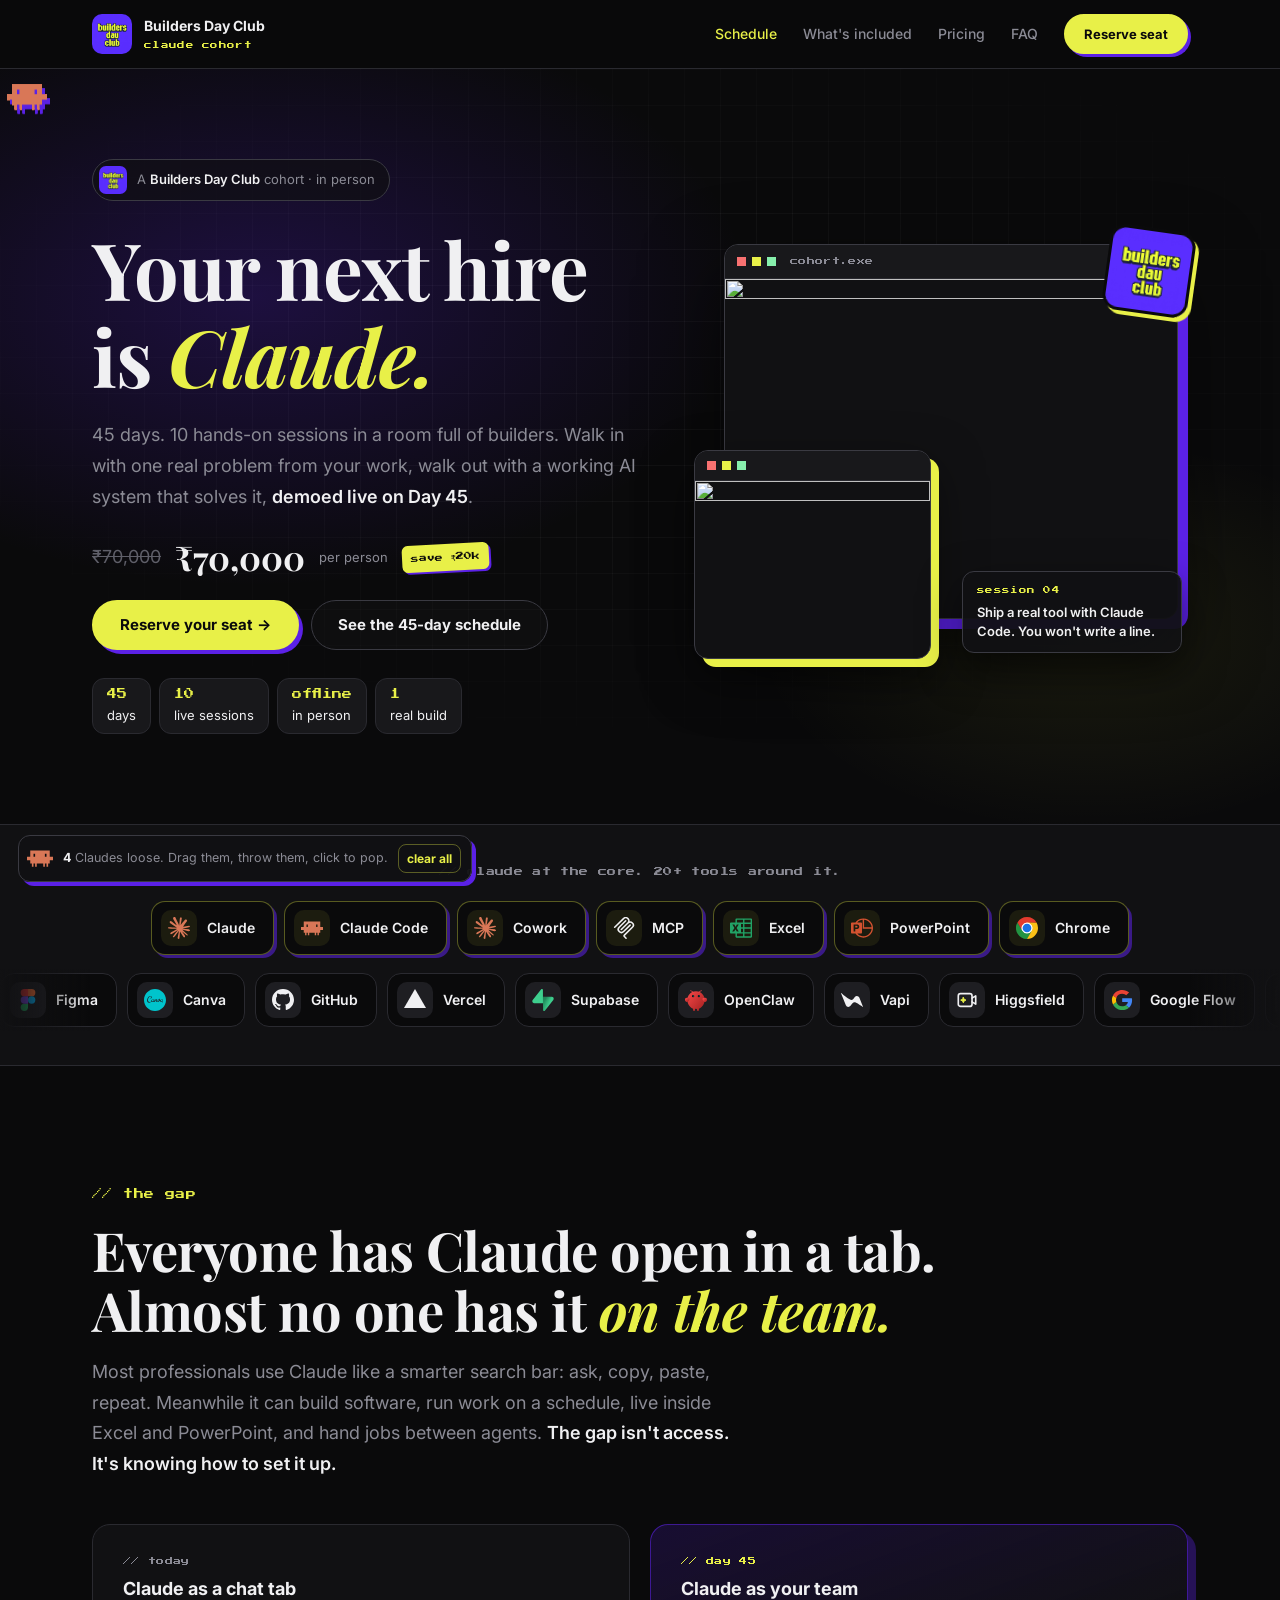
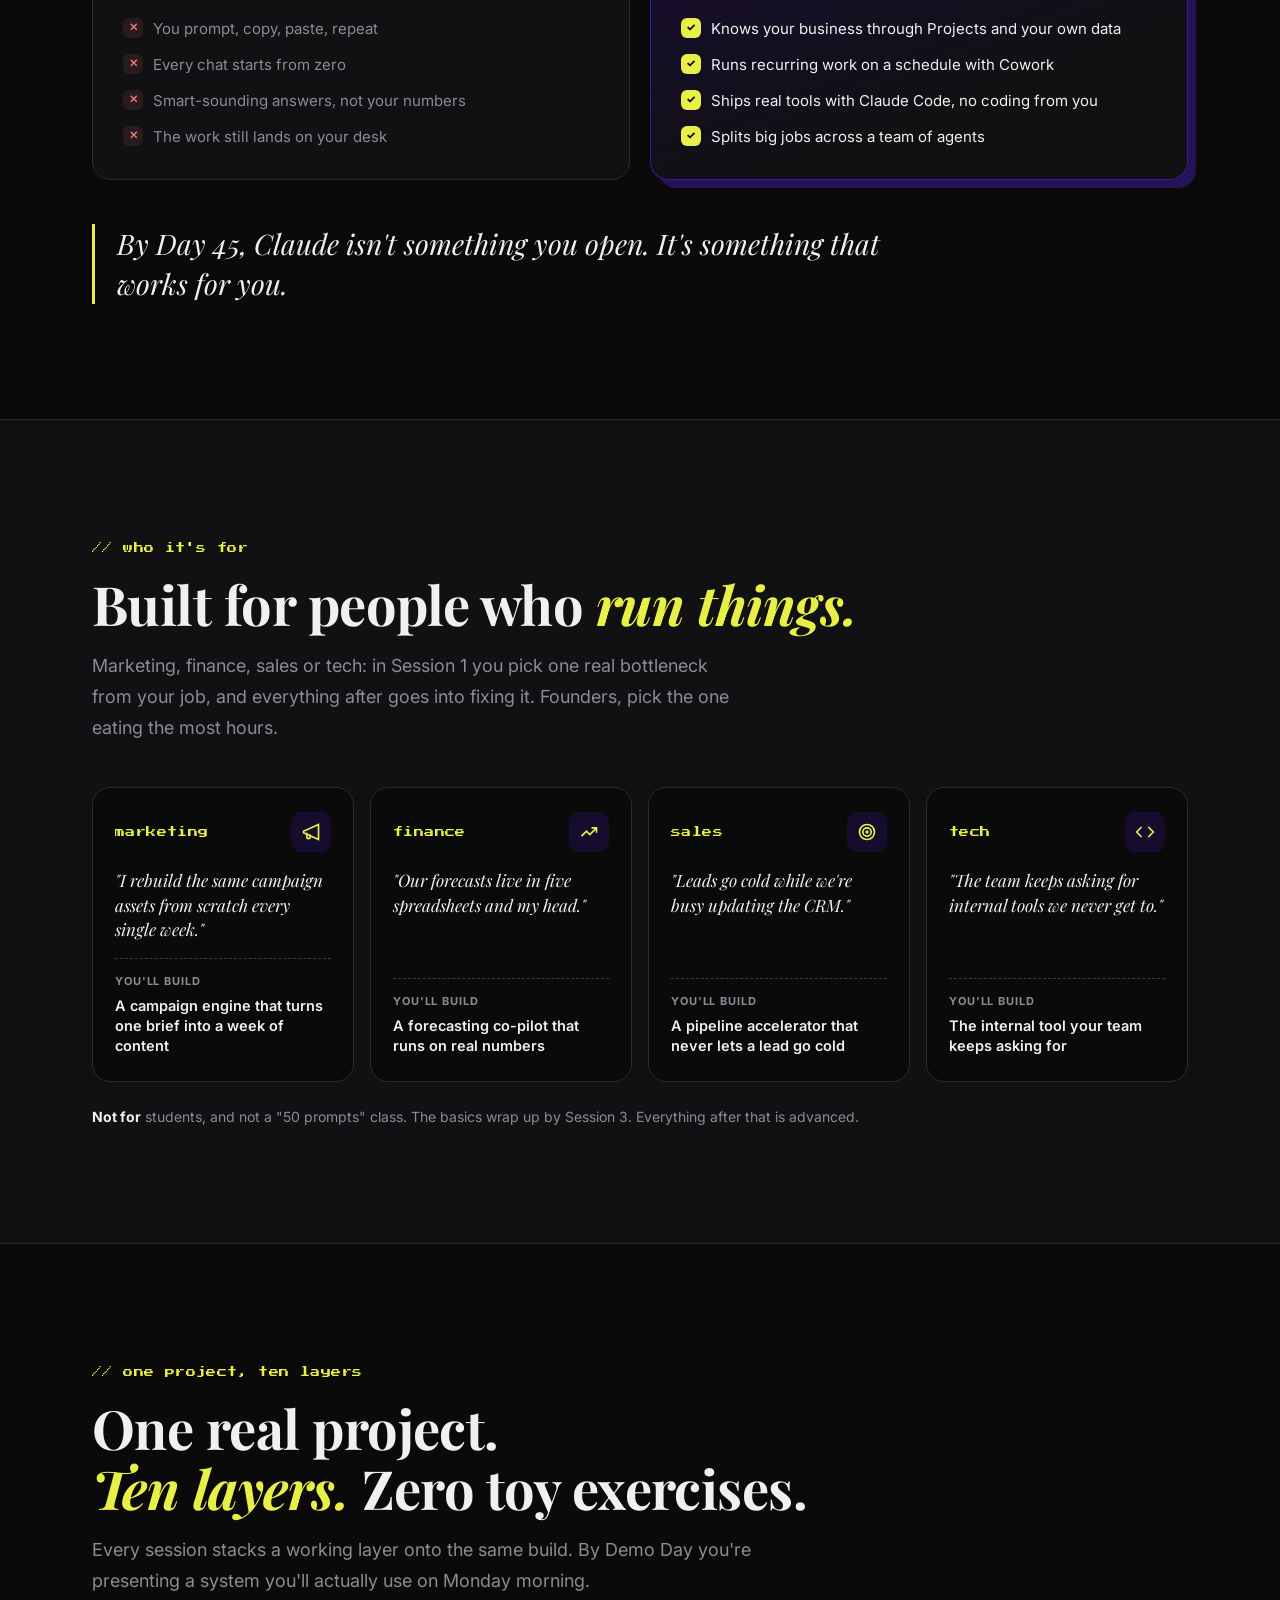
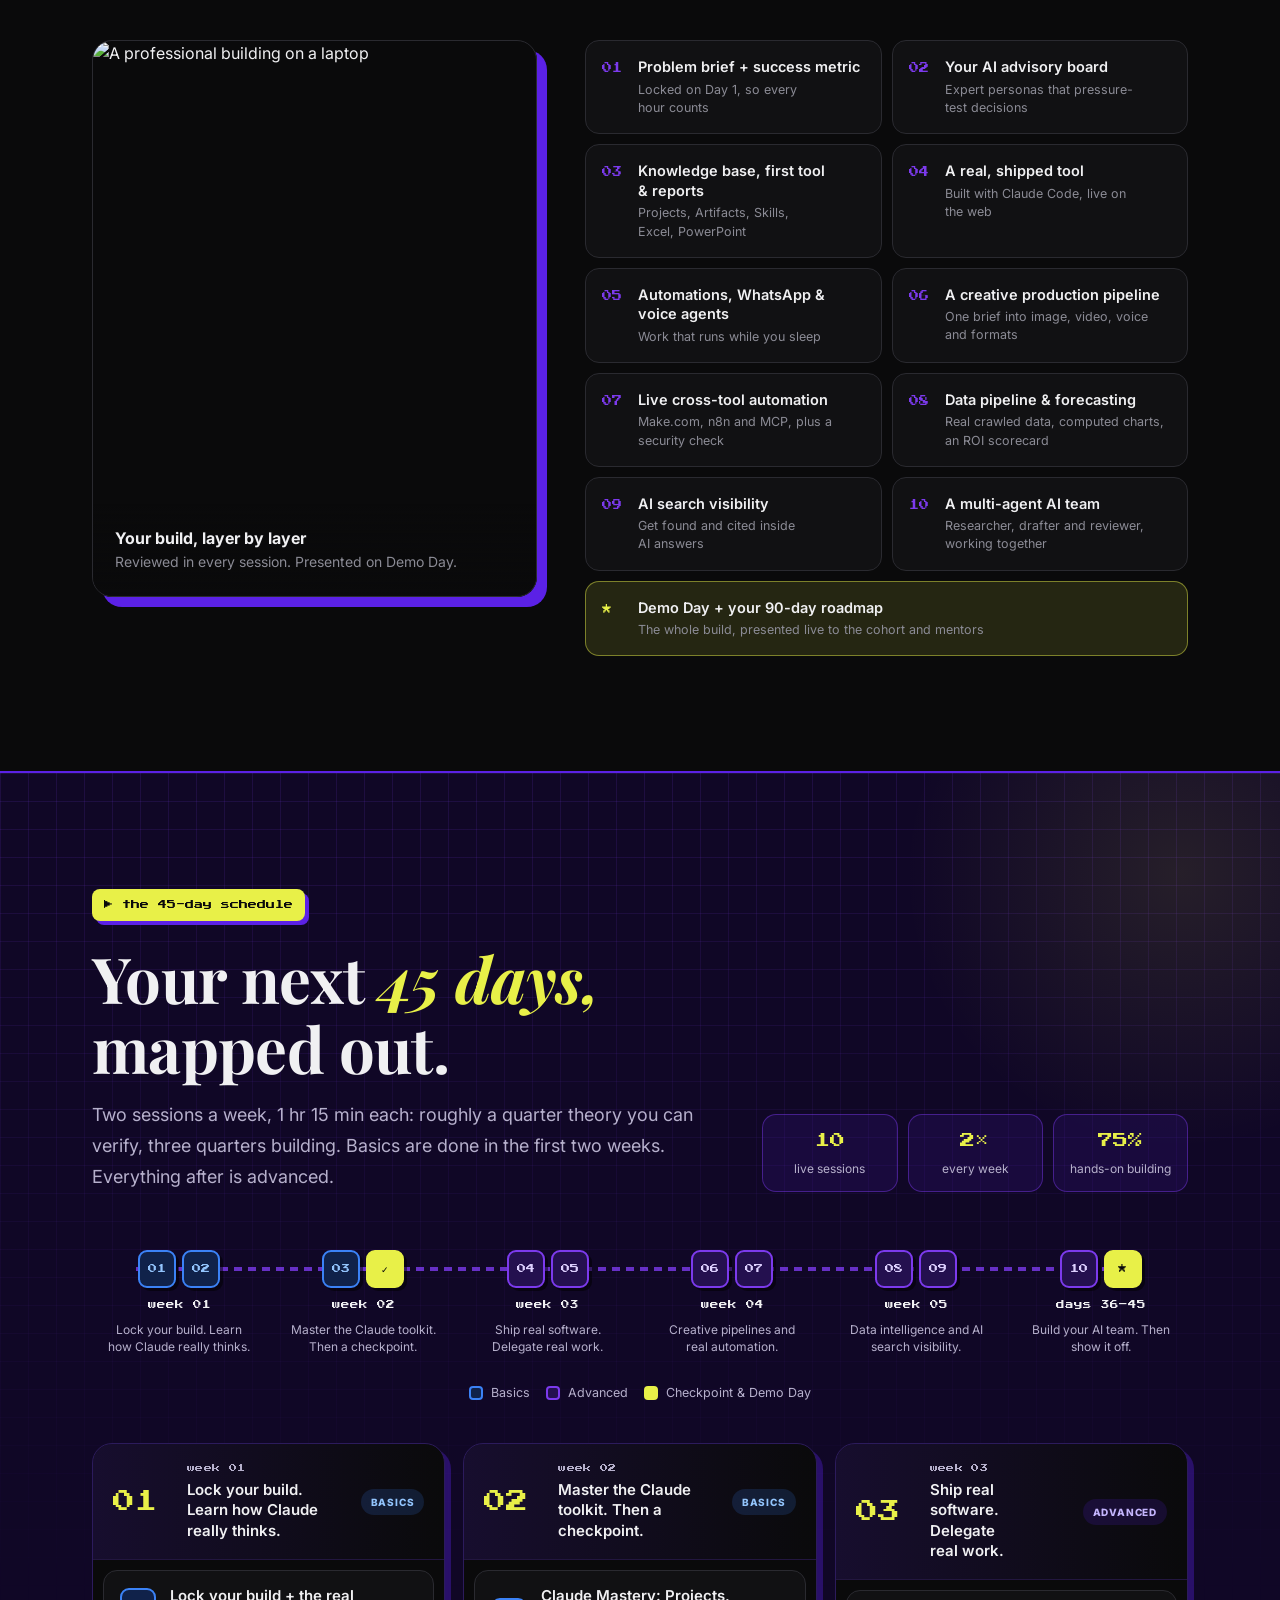
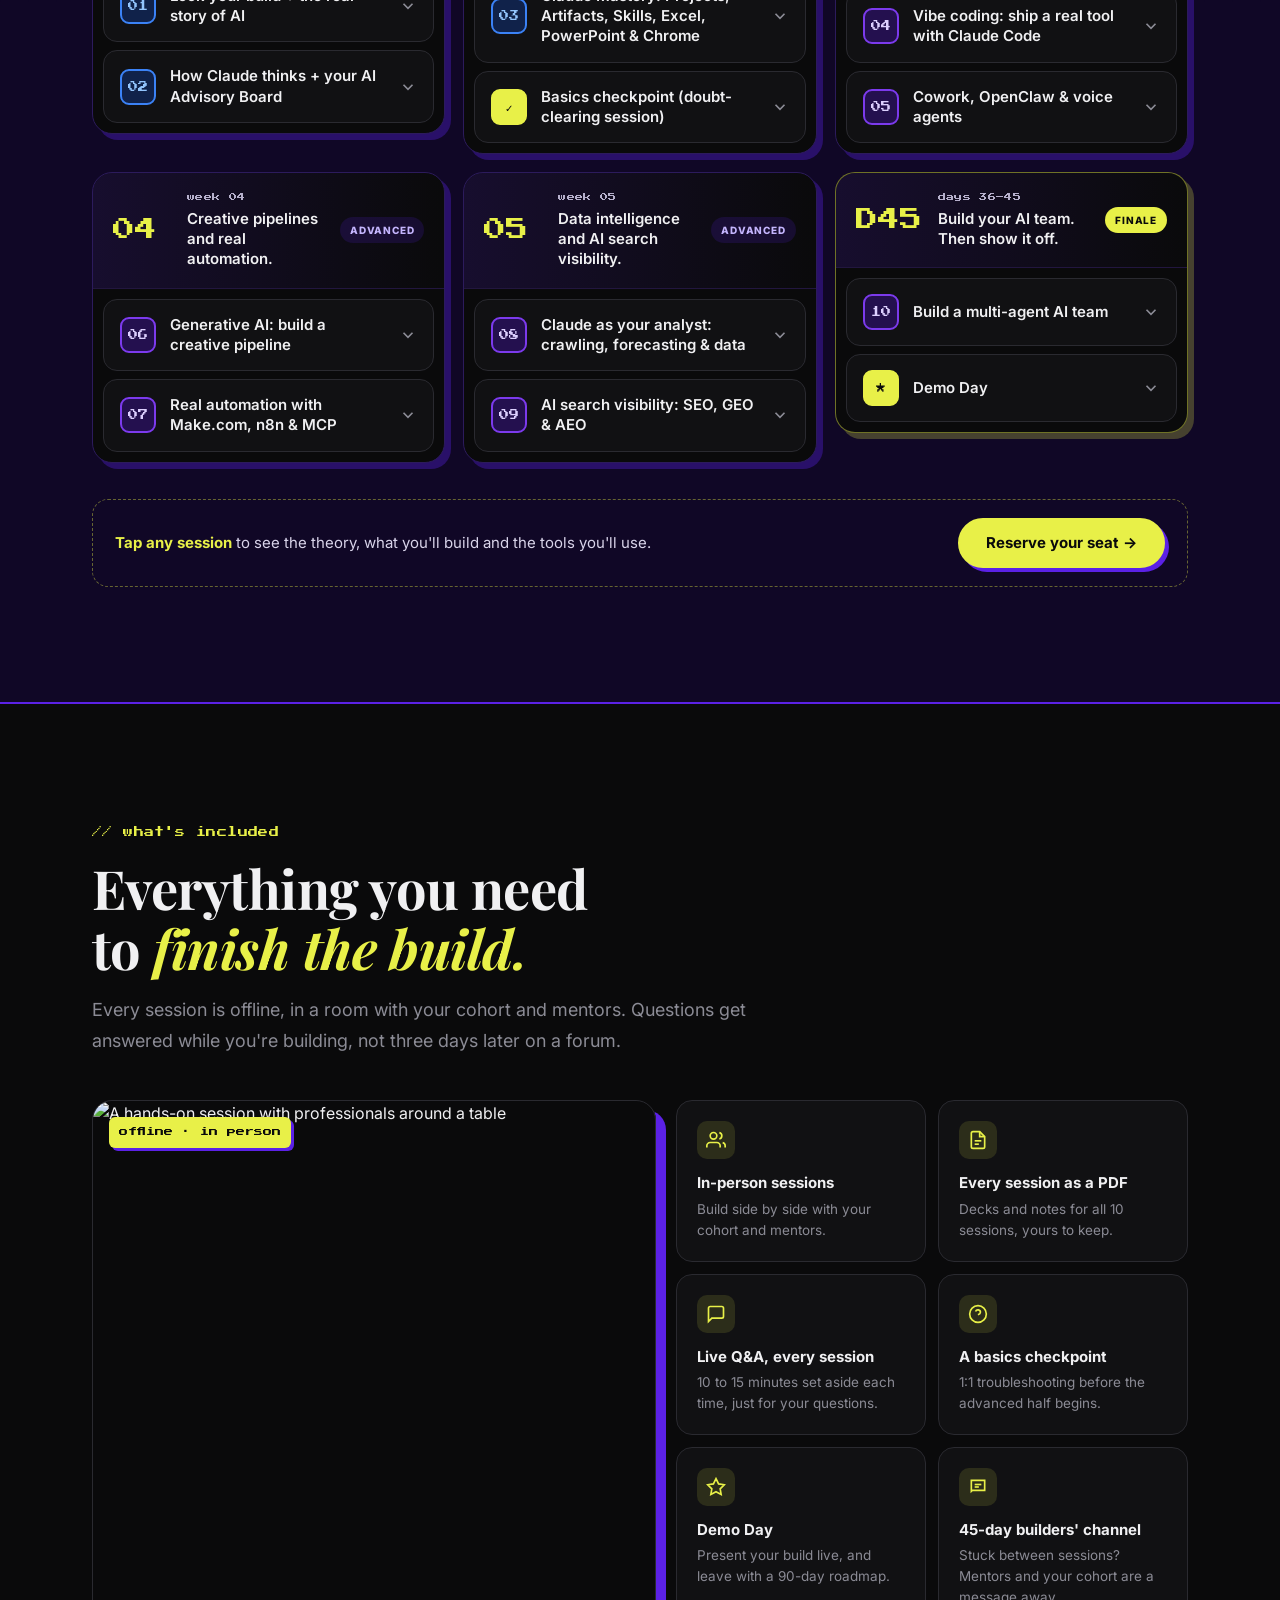
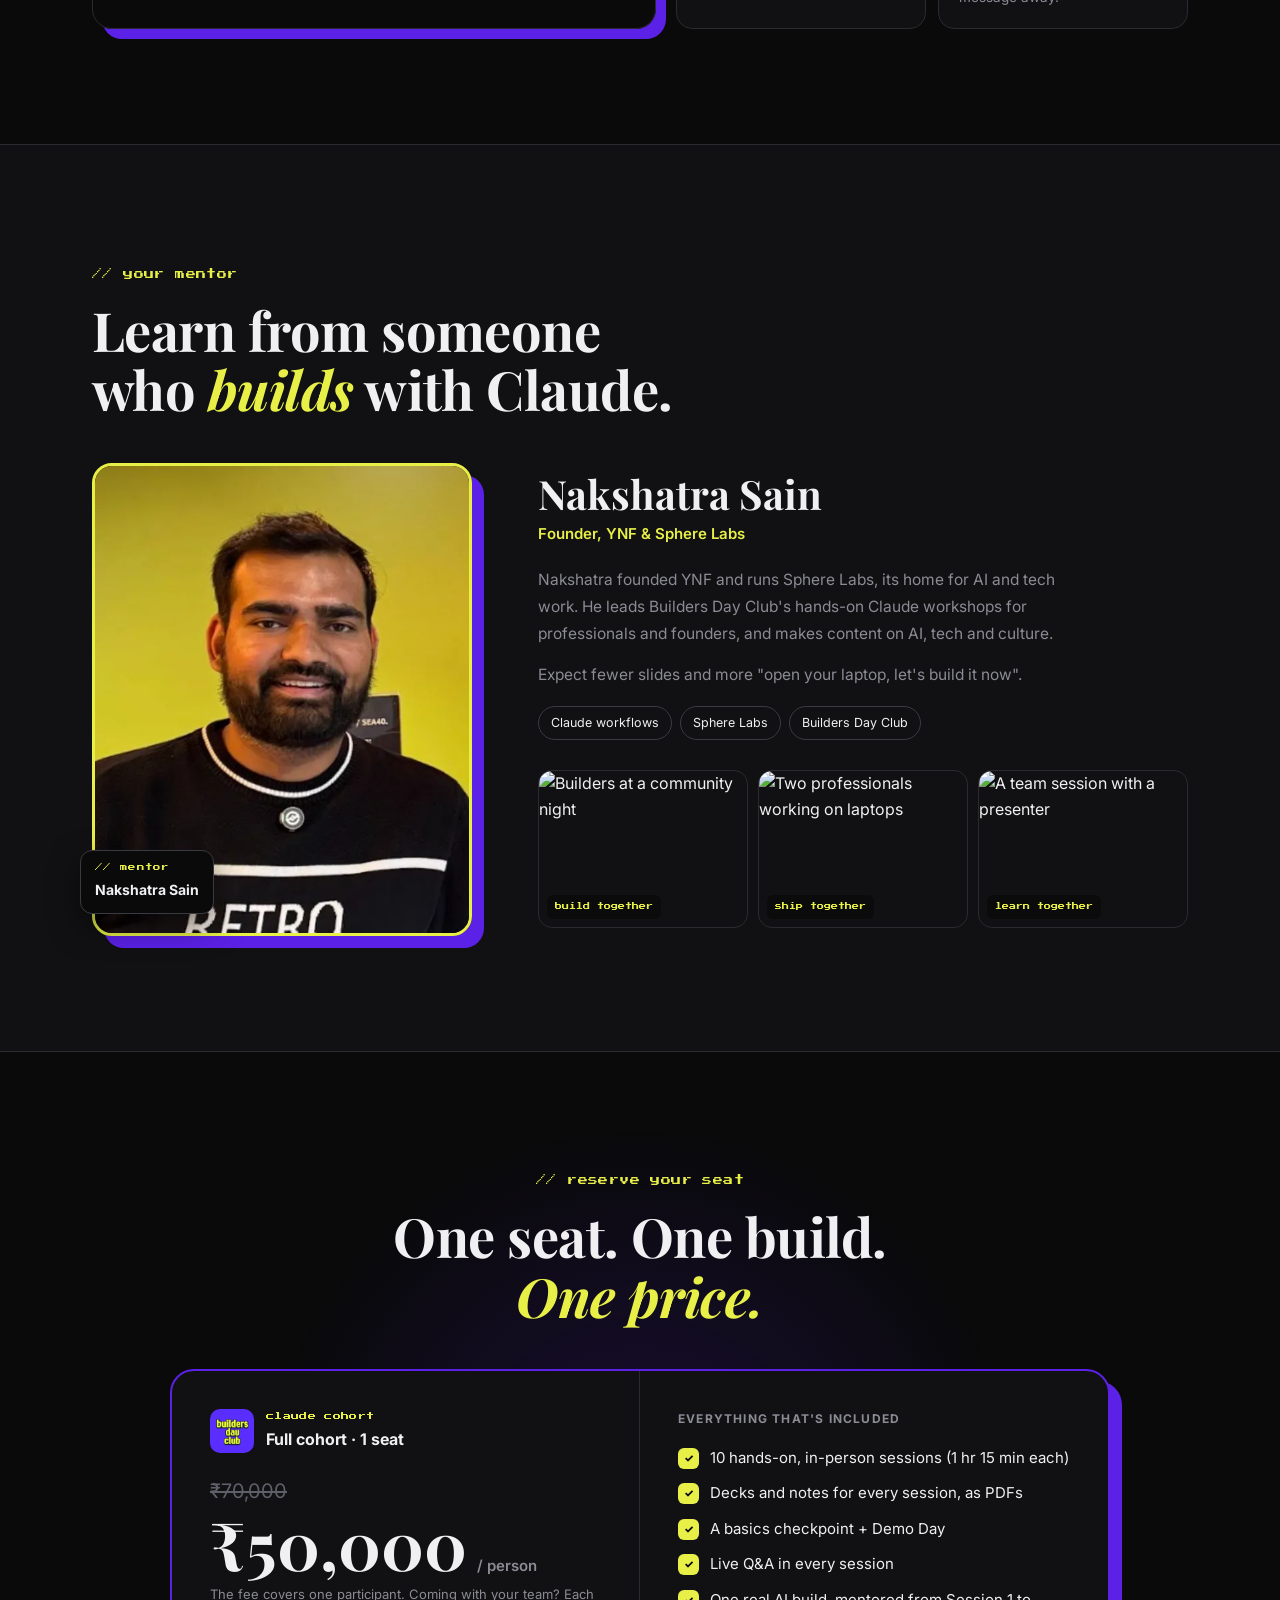
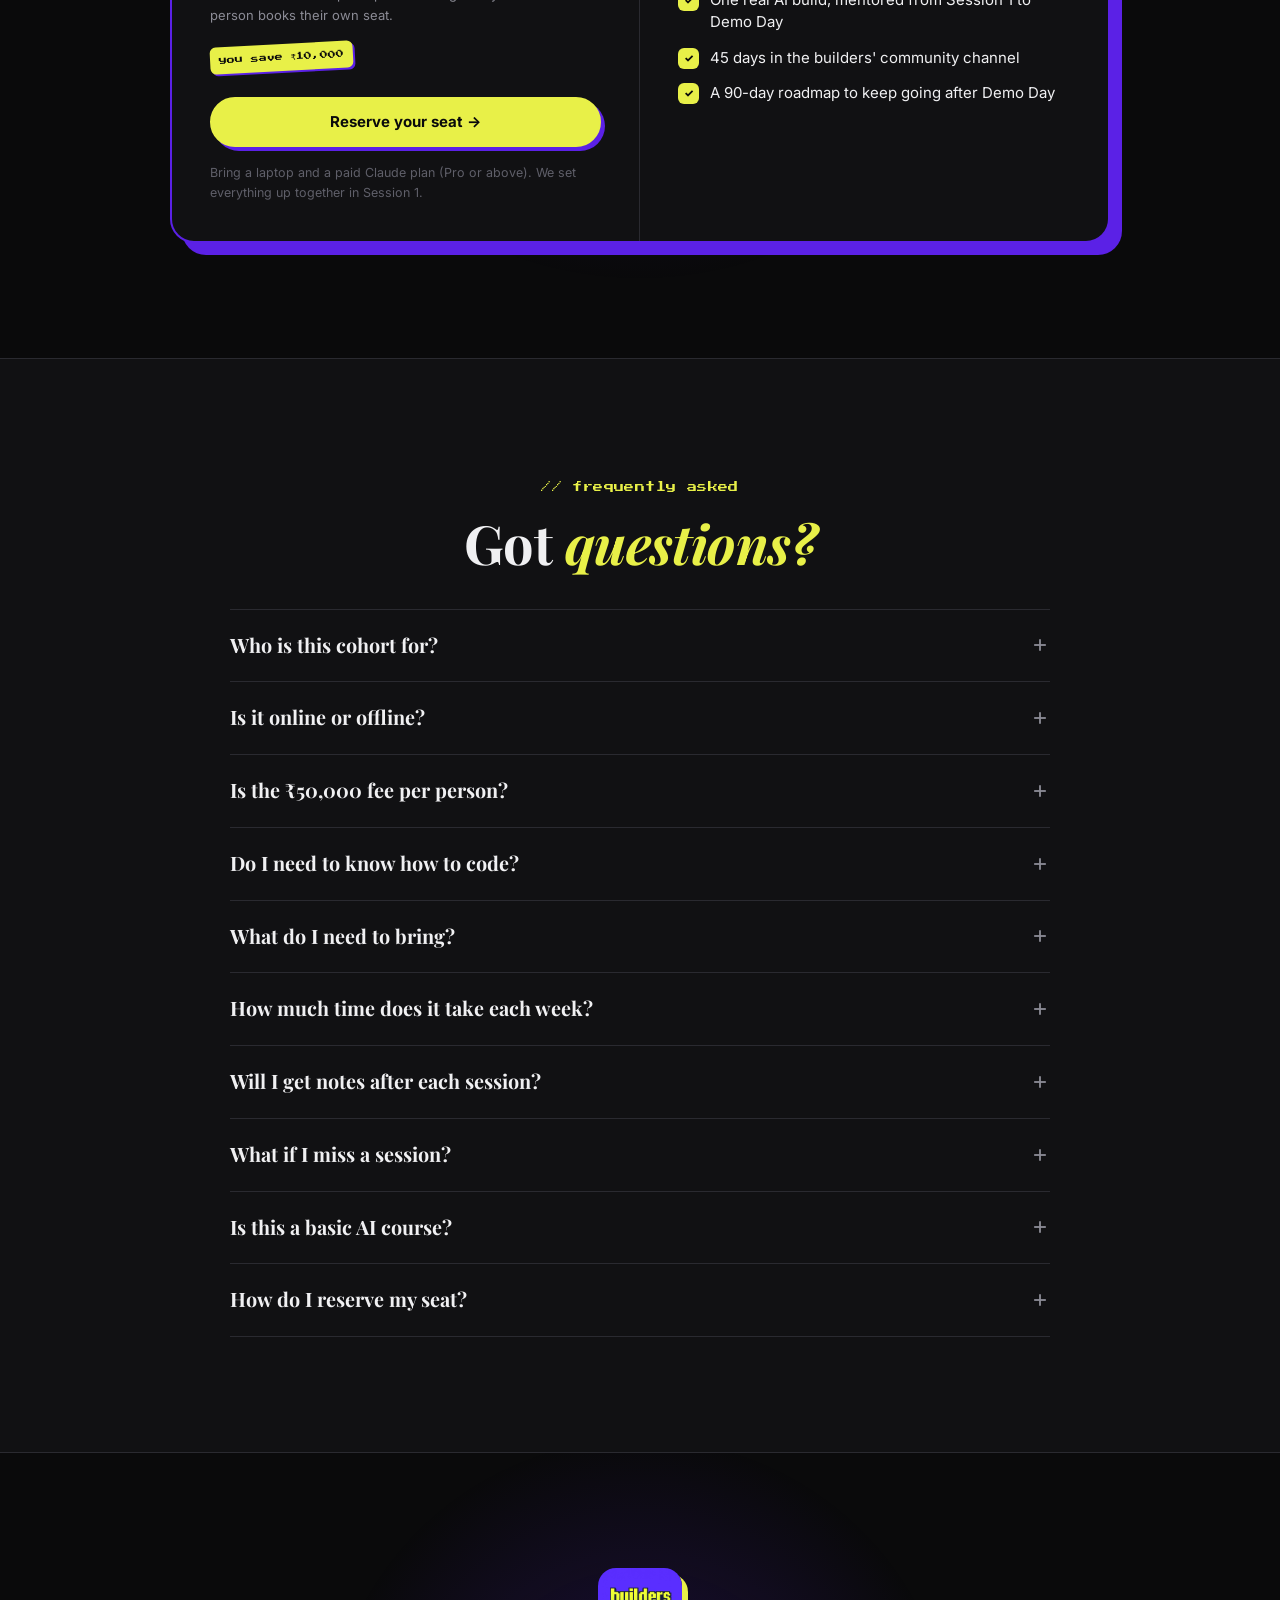
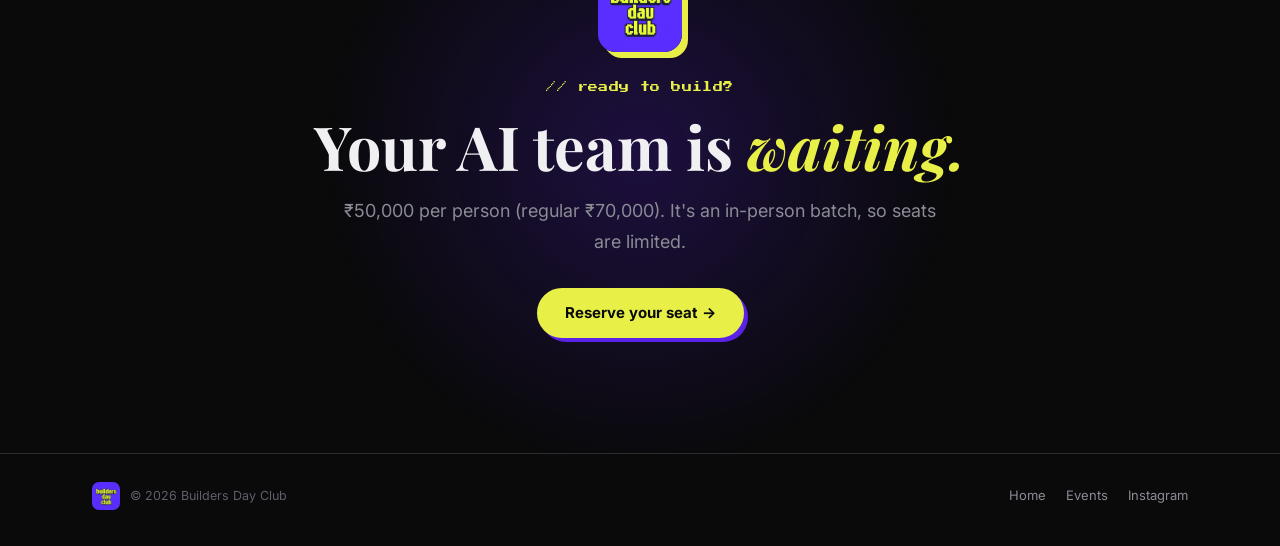
==== commit e79865db: "Update index.html" ====
--- a/cohort2/index.html
+++ b/cohort2/index.html
@@ -571,10 +571,10 @@
       <h1>Your next hire<br>is <em>Claude.</em></h1>
       <p class="lead">45 days. 10 hands-on sessions in a room full of builders. Walk in with one real problem from your work, walk out with a working AI system that solves it, <b>demoed live on Day 45</b>.</p>
       <div class="price-row">
-        <s>₹50,000</s>
-        <span class="now">₹40,000</span>
+        <s>₹70,000</s>
+        <span class="now">₹70,000</span>
         <span class="per">per person</span>
-        <span class="save">save ₹10k</span>
+        <span class="save">save ₹20k</span>
       </div>
       <div class="hero-ctas">
         <a class="btn btn-yellow js-enroll" href="#pricing">Reserve your seat →</a>
@@ -800,8 +800,8 @@
           <img src="/assets/logo.jpg" alt="Builders Day Club logo">
           <div><span class="pixel" data-cohort-name>claude cohort</span><strong>Full cohort · 1 seat</strong></div>
         </div>
-        <div class="pc-was">₹50,000</div>
-        <div class="pc-now"><b>₹40,000</b><span>/ person</span></div>
+        <div class="pc-was">₹70,000</div>
+        <div class="pc-now"><b>₹50,000</b><span>/ person</span></div>
         <p class="pc-single">The fee covers one participant. Coming with your team? Each person books their own seat.</p>
         <span class="save">you save ₹10,000</span>
         <a class="btn btn-yellow js-enroll" href="#pricing">Reserve your seat →</a>
@@ -840,7 +840,7 @@
     <img class="logo-big reveal" src="/assets/logo.jpg" alt="Builders Day Club logo">
     <span class="pixel tag reveal">// ready to build?</span>
     <h2 class="reveal">Your AI team is <em>waiting.</em></h2>
-    <p class="lead reveal">₹40,000 per person (regular ₹50,000). It's an in-person batch, so seats are limited.</p>
+    <p class="lead reveal">₹50,000 per person (regular ₹70,000). It's an in-person batch, so seats are limited.</p>
     <a class="btn btn-yellow js-enroll reveal" href="#pricing">Reserve your seat →</a>
   </div>
 </section>
@@ -871,7 +871,7 @@
       <form id="rsForm" novalidate>
         <h3 id="rsTitle">Reserve your <em>seat.</em></h3>
         <p class="rs-sub">Share a few details and we'll get in touch to confirm your seat and share payment details. No payment needed right now.</p>
-        <div class="rs-price"><s>₹50,000</s><b>₹40,000</b> per person</div>
+        <div class="rs-price"><s>₹70,000</s><b>₹50,000</b> per person</div>
         <div class="rs-grid">
           <div class="rs-field full"><label for="rsName">Full name <span>*</span></label><input id="rsName" name="name" autocomplete="name" maxlength="120" required></div>
           <div class="rs-field"><label for="rsEmail">Email <span>*</span></label><input id="rsEmail" name="email" type="email" autocomplete="email" maxlength="160" required></div>
@@ -905,7 +905,7 @@
 
 <!-- Mobile sticky enrol bar -->
 <div class="mbar" id="mbar">
-  <div class="p"><s>₹50,000</s><strong>₹40,000</strong> <small>/ person</small></div>
+  <div class="p"><s>₹70,000</s><strong>₹50,000</strong> <small>/ person</small></div>
   <a class="btn btn-yellow btn-sm js-enroll" href="#pricing">Reserve seat →</a>
 </div>
 
@@ -1106,7 +1106,7 @@
   const FAQS = [
     ['Who is this cohort for?', 'Working professionals and founders in marketing, finance, sales and tech who want Claude doing real work for them, not just answering questions. It isn\'t built for students or first-time AI users.'],
     ['Is it online or offline?', 'Offline. All 10 sessions, the basics checkpoint and Demo Day happen in person, with the rest of your cohort. Venue and timings are shared once your seat is confirmed.'],
-    ['Is the ₹40,000 fee per person?', 'Yes. The fee covers one participant and one build. If you\'re coming with colleagues or co-founders, each person books their own seat.'],
+    ['Is the ₹50,000 fee per person?', 'Yes. The fee covers one participant and one build. If you\'re coming with colleagues or co-founders, each person books their own seat.'],
     ['Do I need to know how to code?', 'No. In Session 4 you ship a real tool with Claude Code without writing the code yourself. If you can explain clearly what you want, you can build it.'],
     ['What do I need to bring?', 'A laptop, a paid Claude plan (Pro or above), and one real problem from your work you\'d love to stop doing manually. We set up your account and lock your build together in Session 1.'],
     ['How much time does it take each week?', 'Two sessions of 1 hour 15 minutes, plus some time between sessions to push your build forward. Most of the learning happens while you build.'],
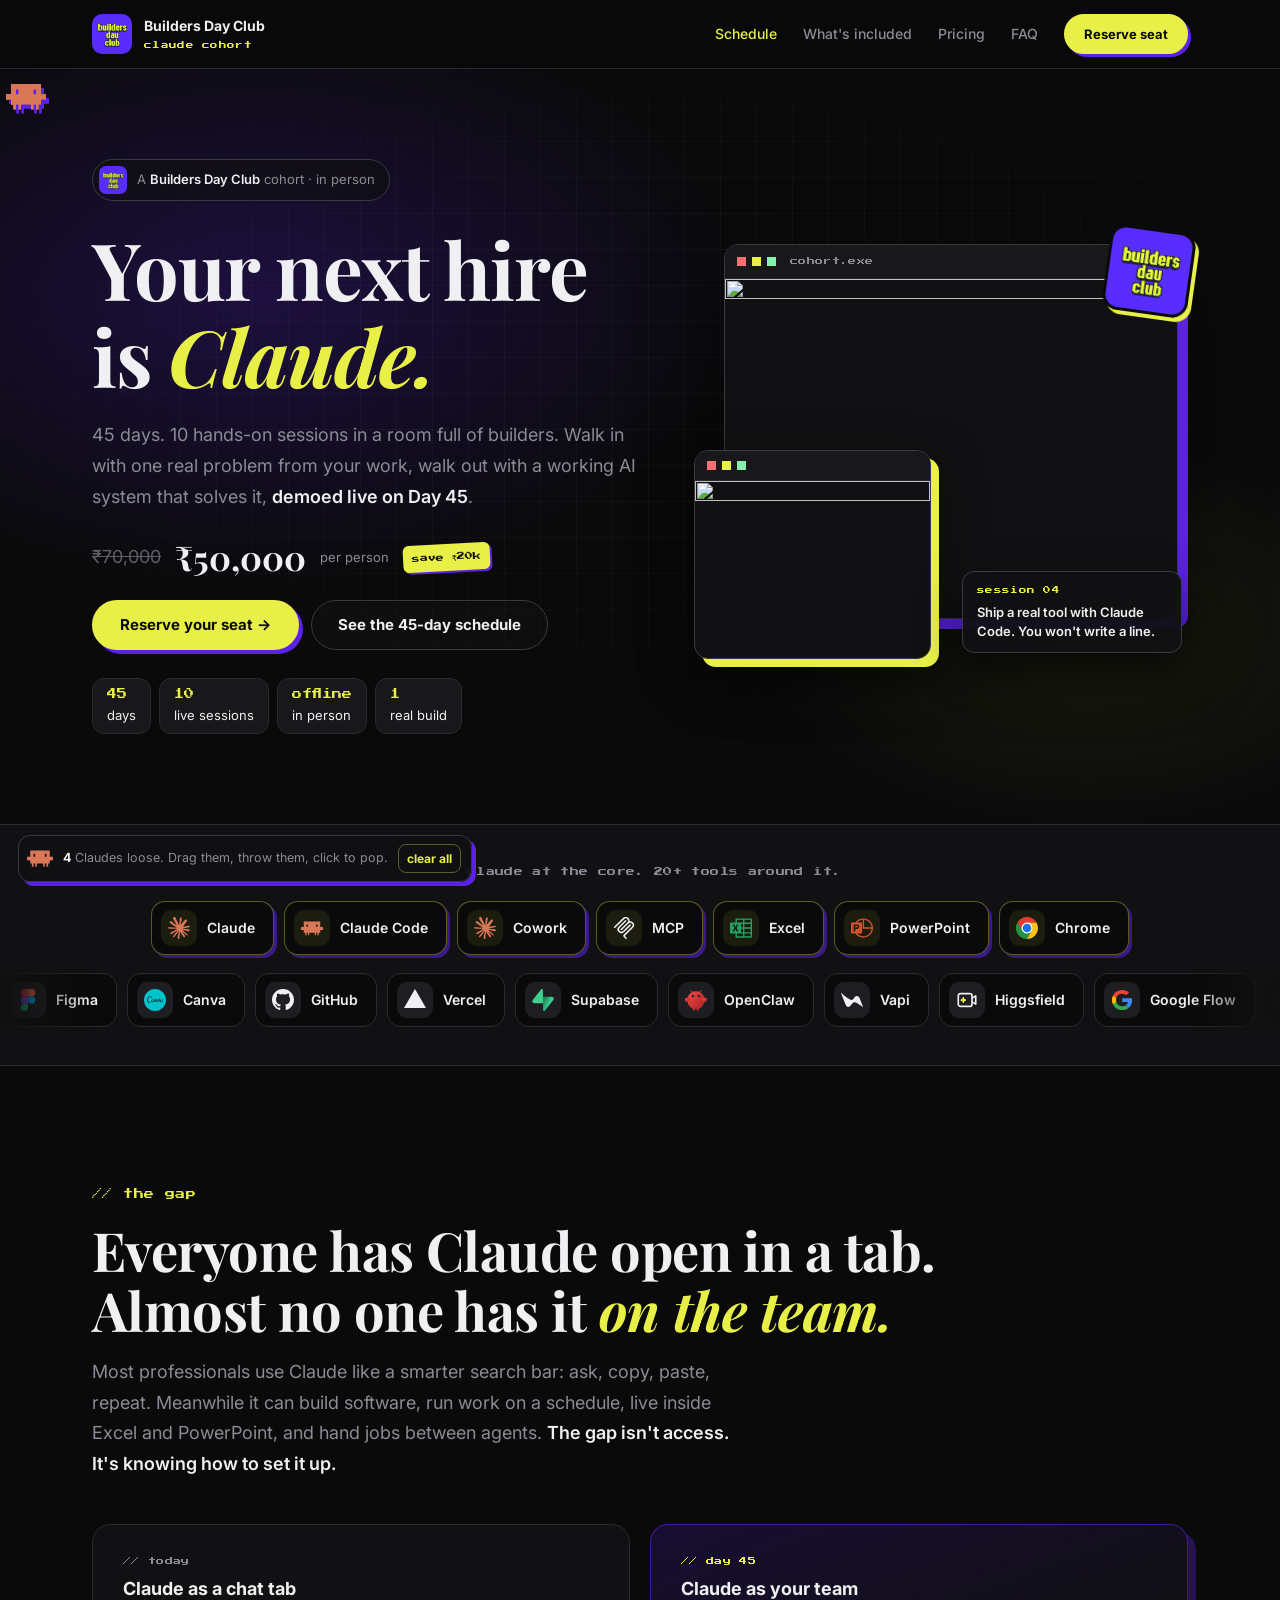
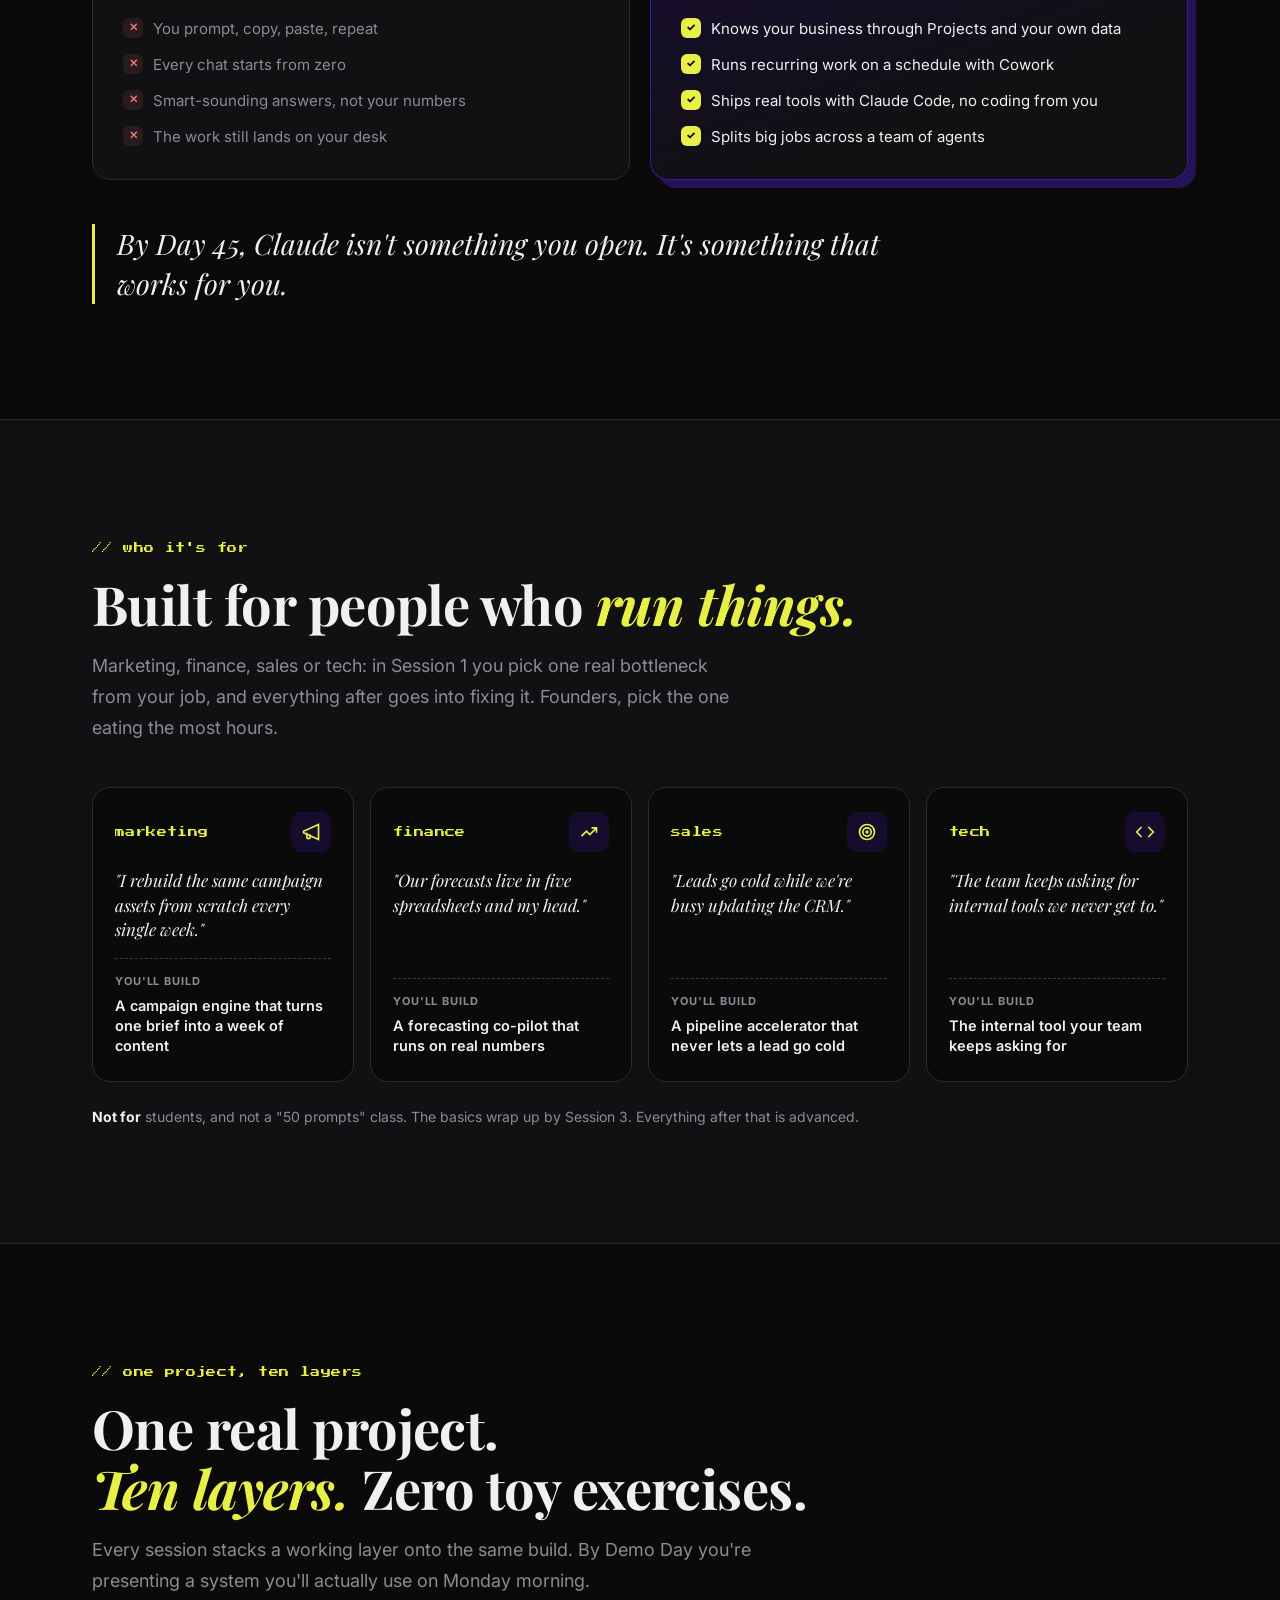
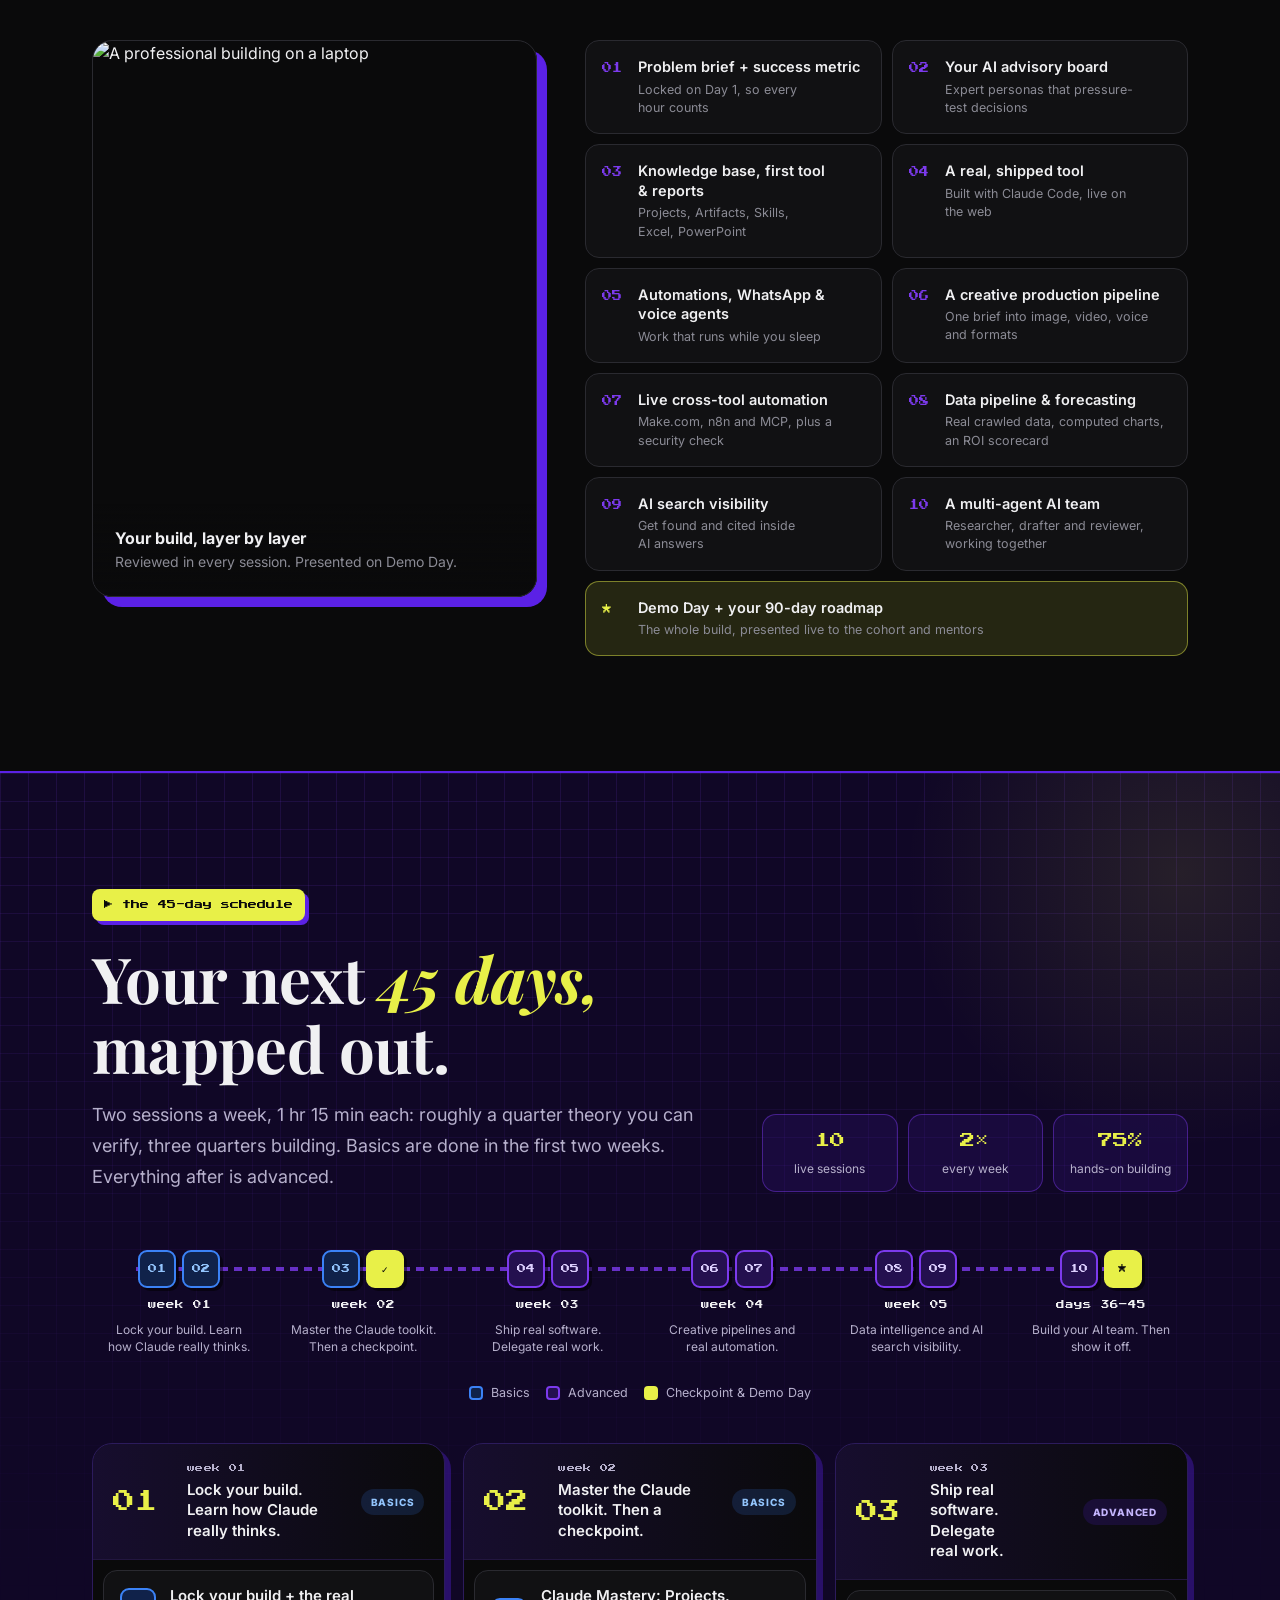
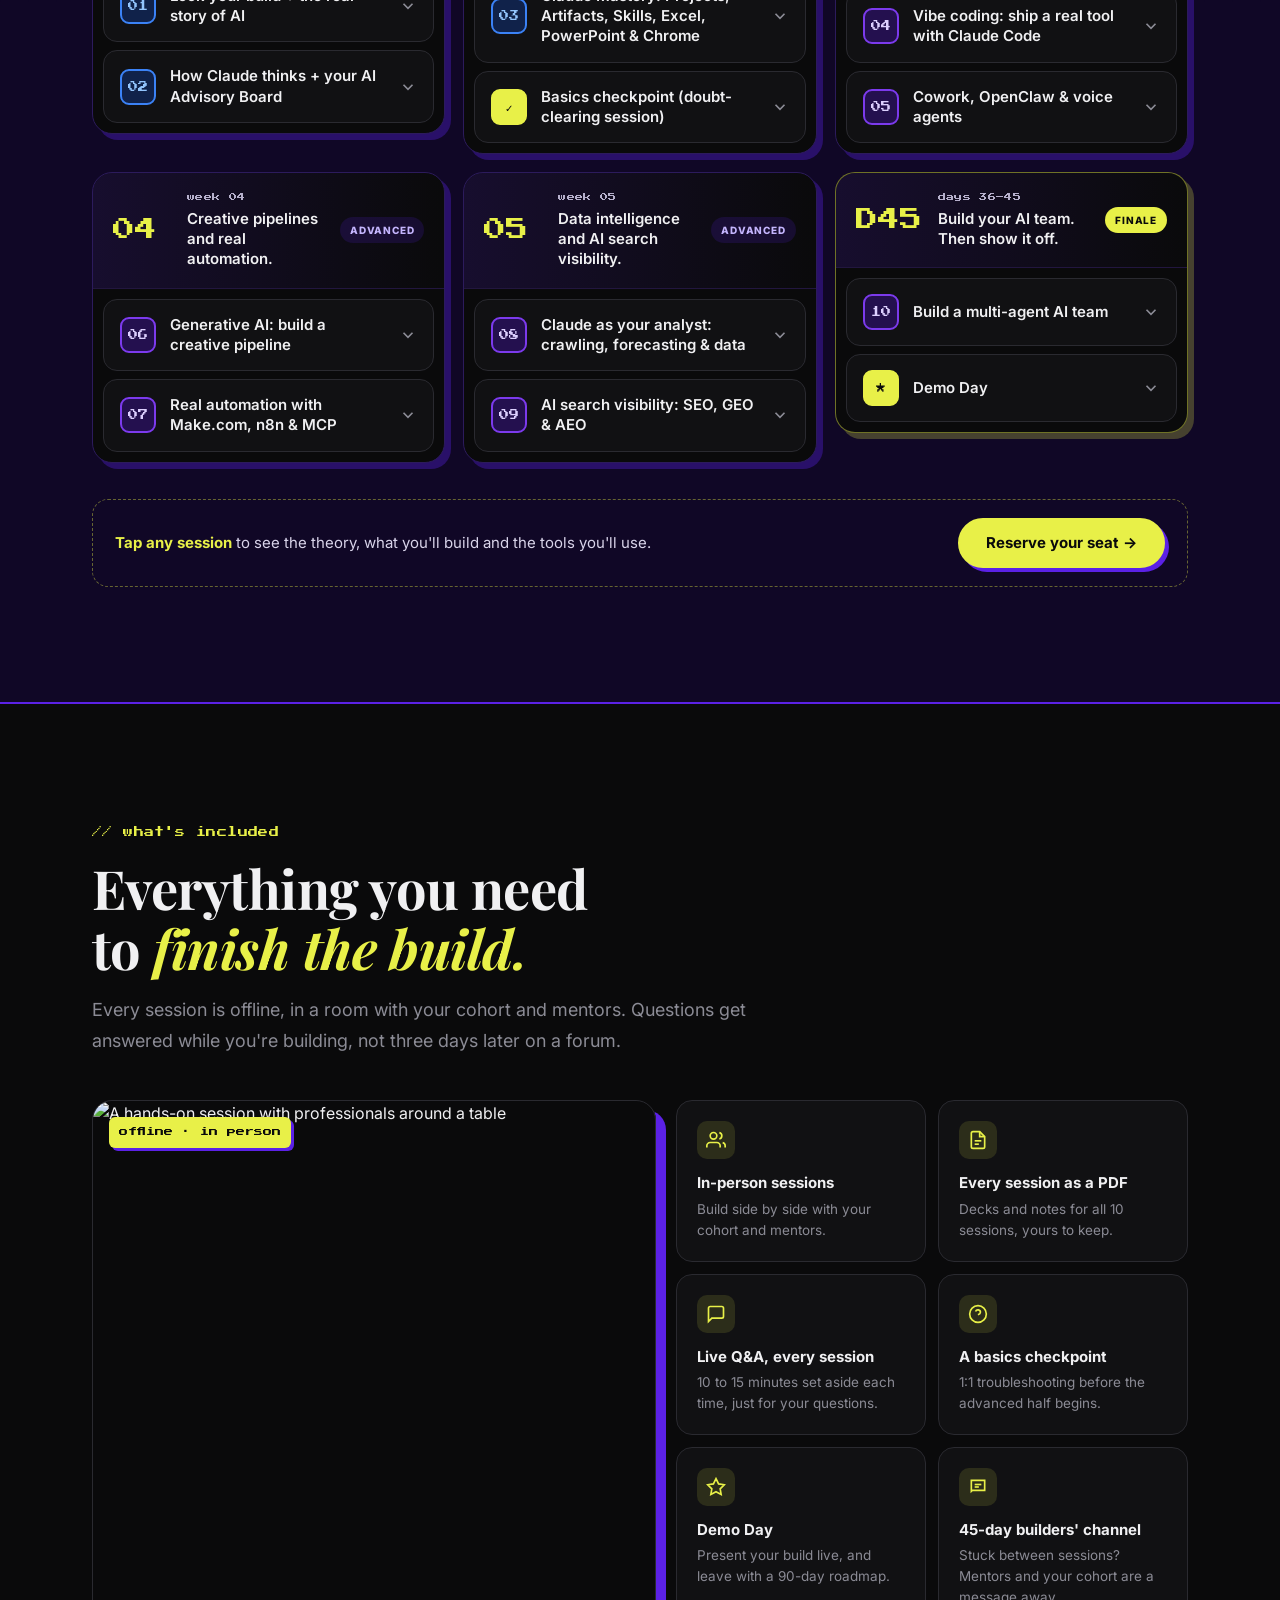
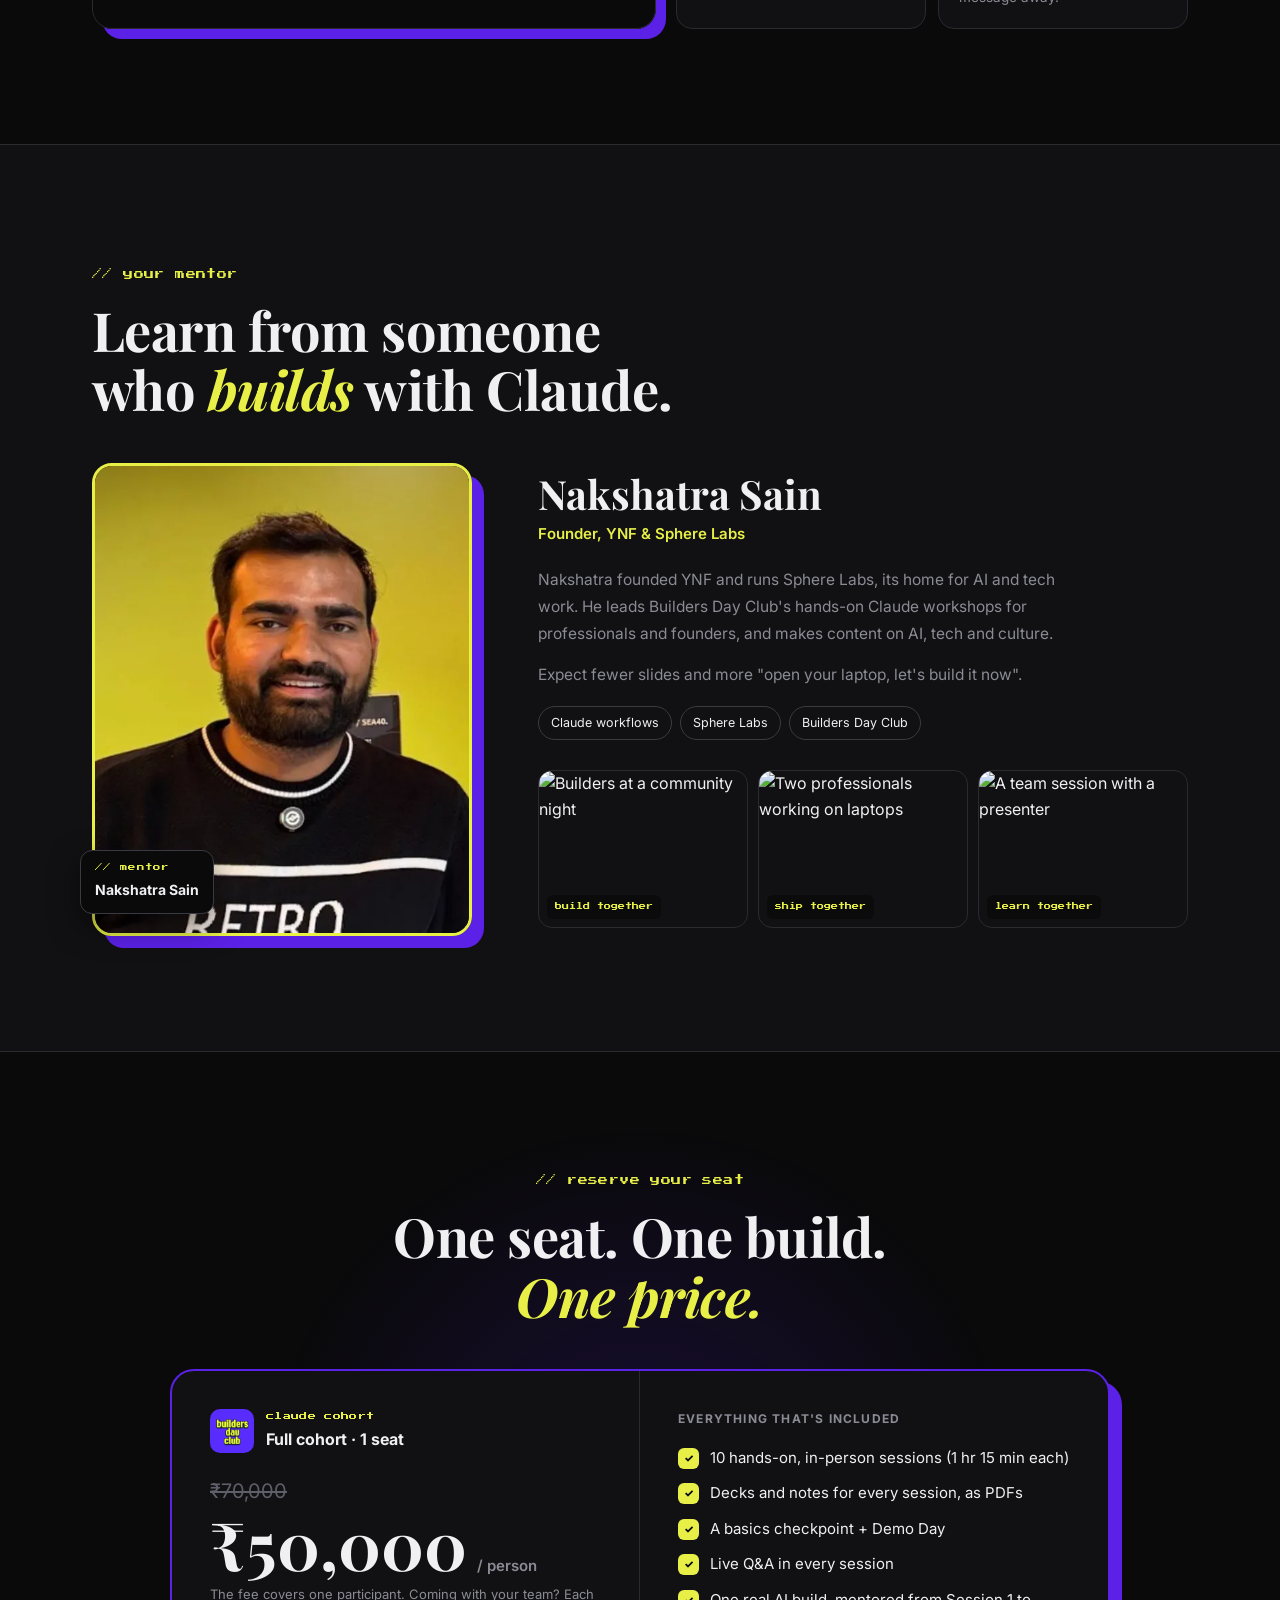
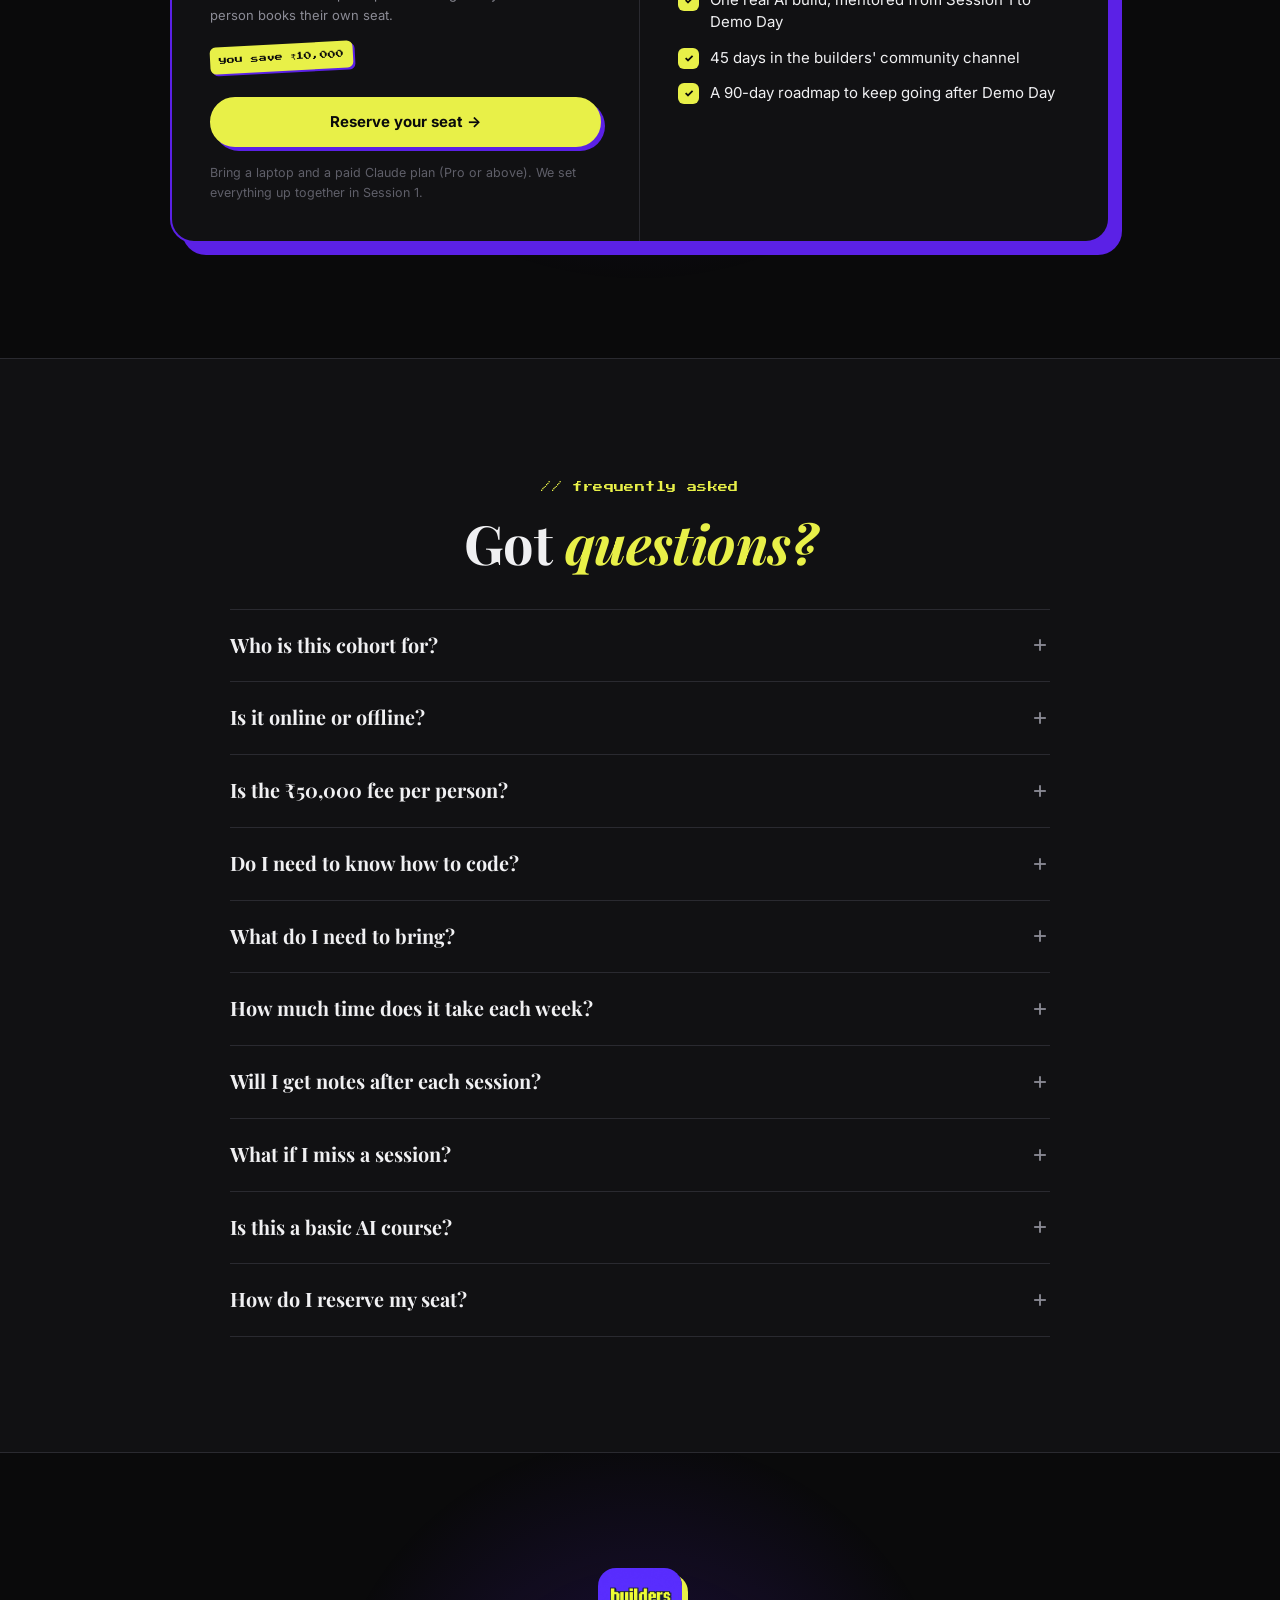
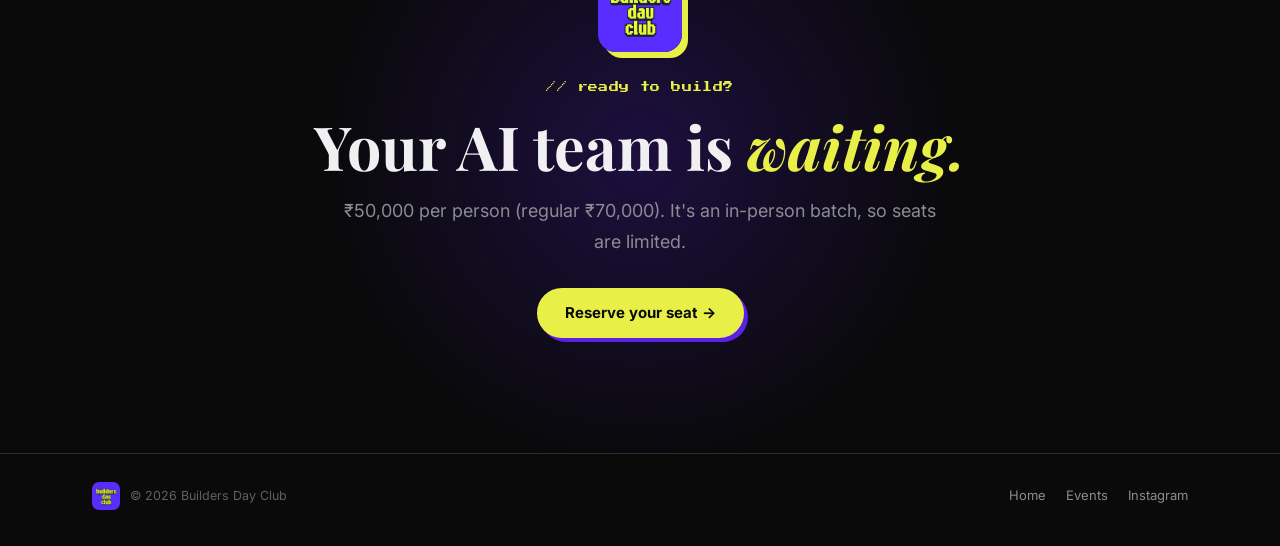
==== commit fedb3acc: "Update index.html" ====
--- a/cohort2/index.html
+++ b/cohort2/index.html
@@ -572,7 +572,7 @@
       <p class="lead">45 days. 10 hands-on sessions in a room full of builders. Walk in with one real problem from your work, walk out with a working AI system that solves it, <b>demoed live on Day 45</b>.</p>
       <div class="price-row">
         <s>₹70,000</s>
-        <span class="now">₹70,000</span>
+        <span class="now">₹50,000</span>
         <span class="per">per person</span>
         <span class="save">save ₹20k</span>
       </div>
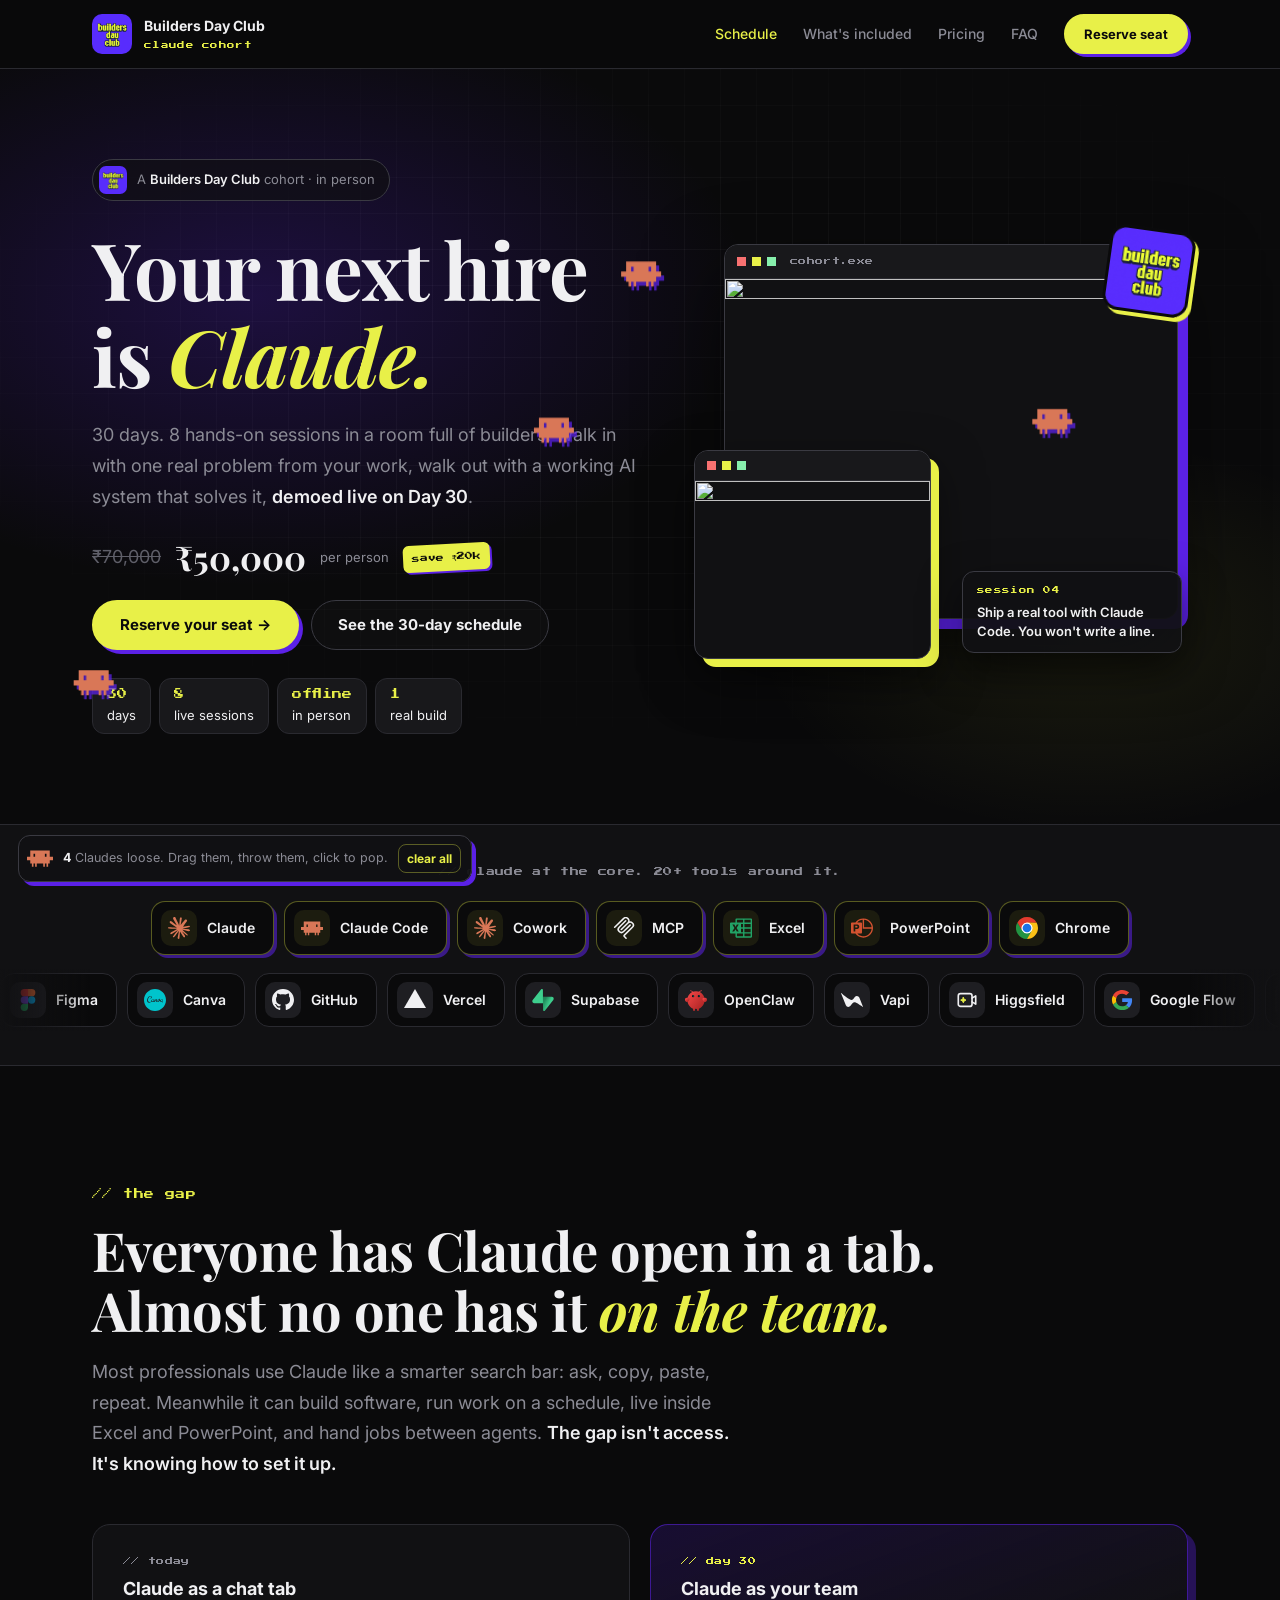
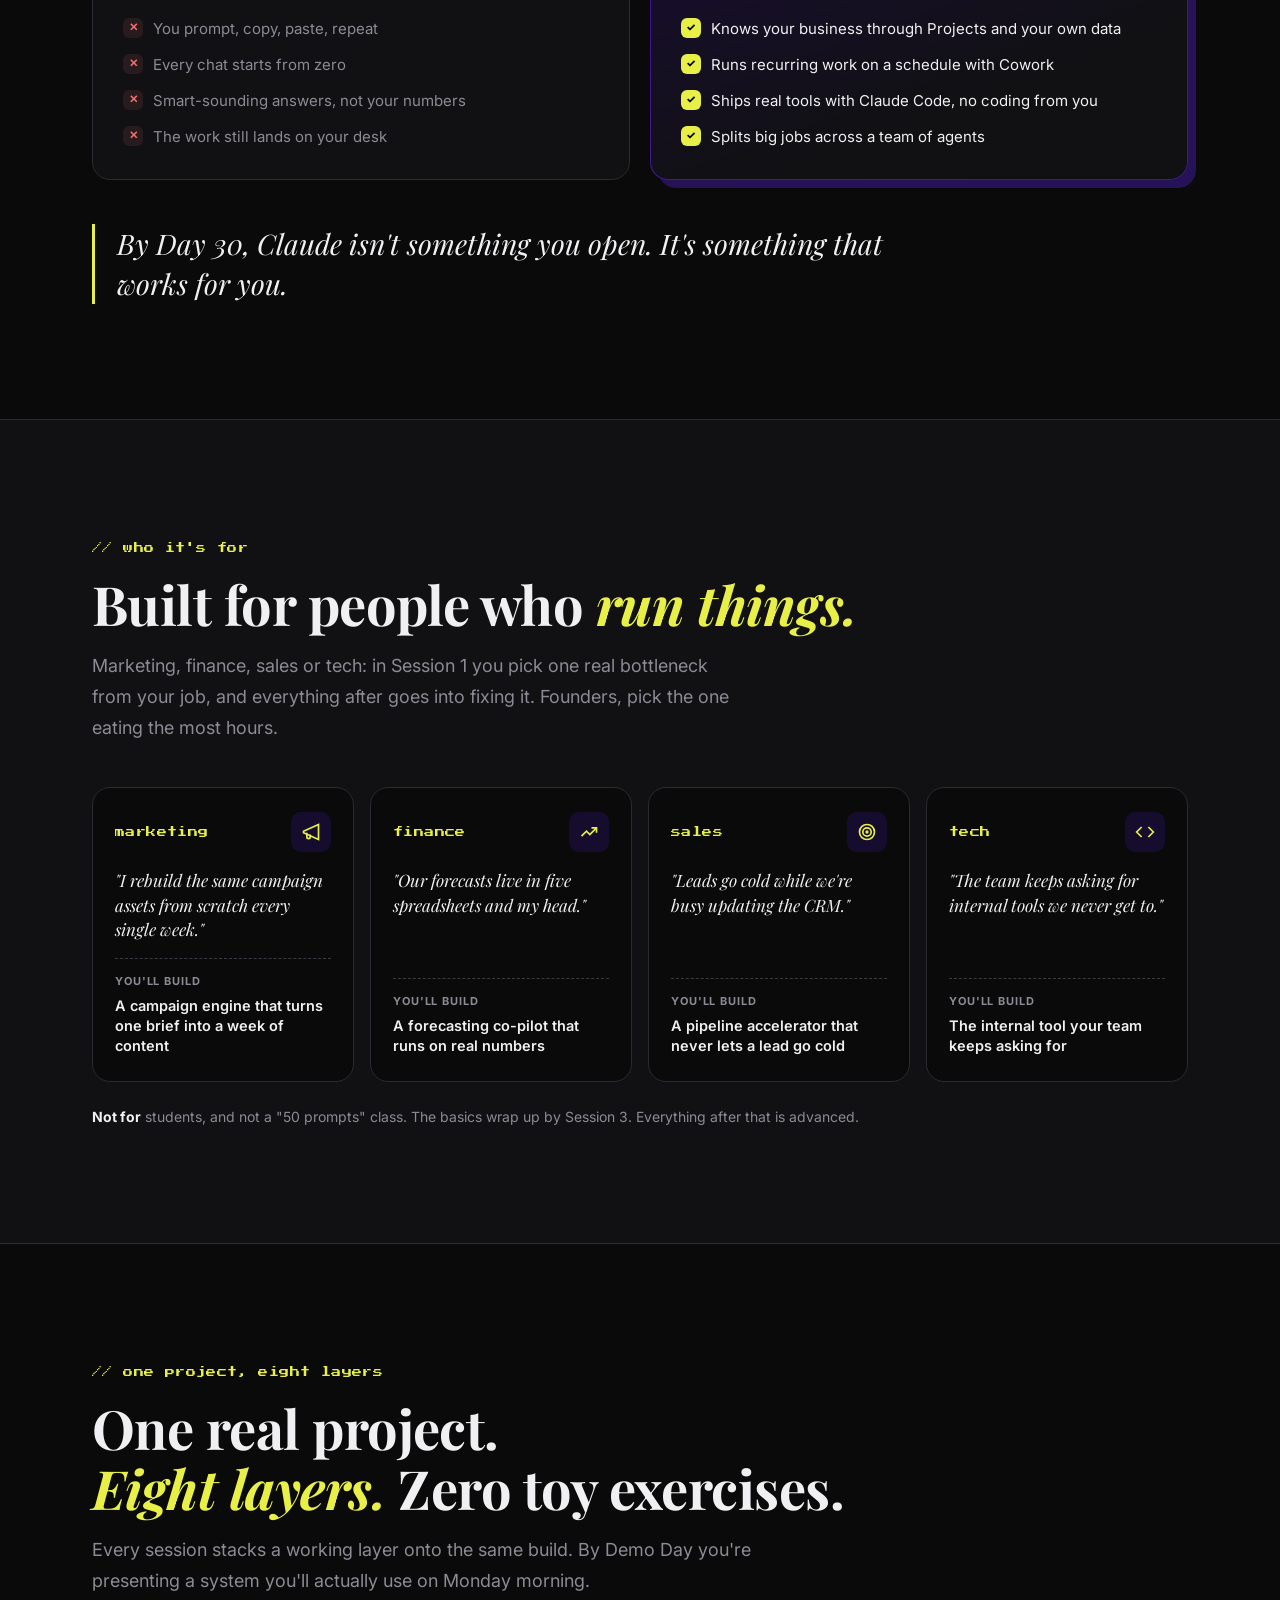
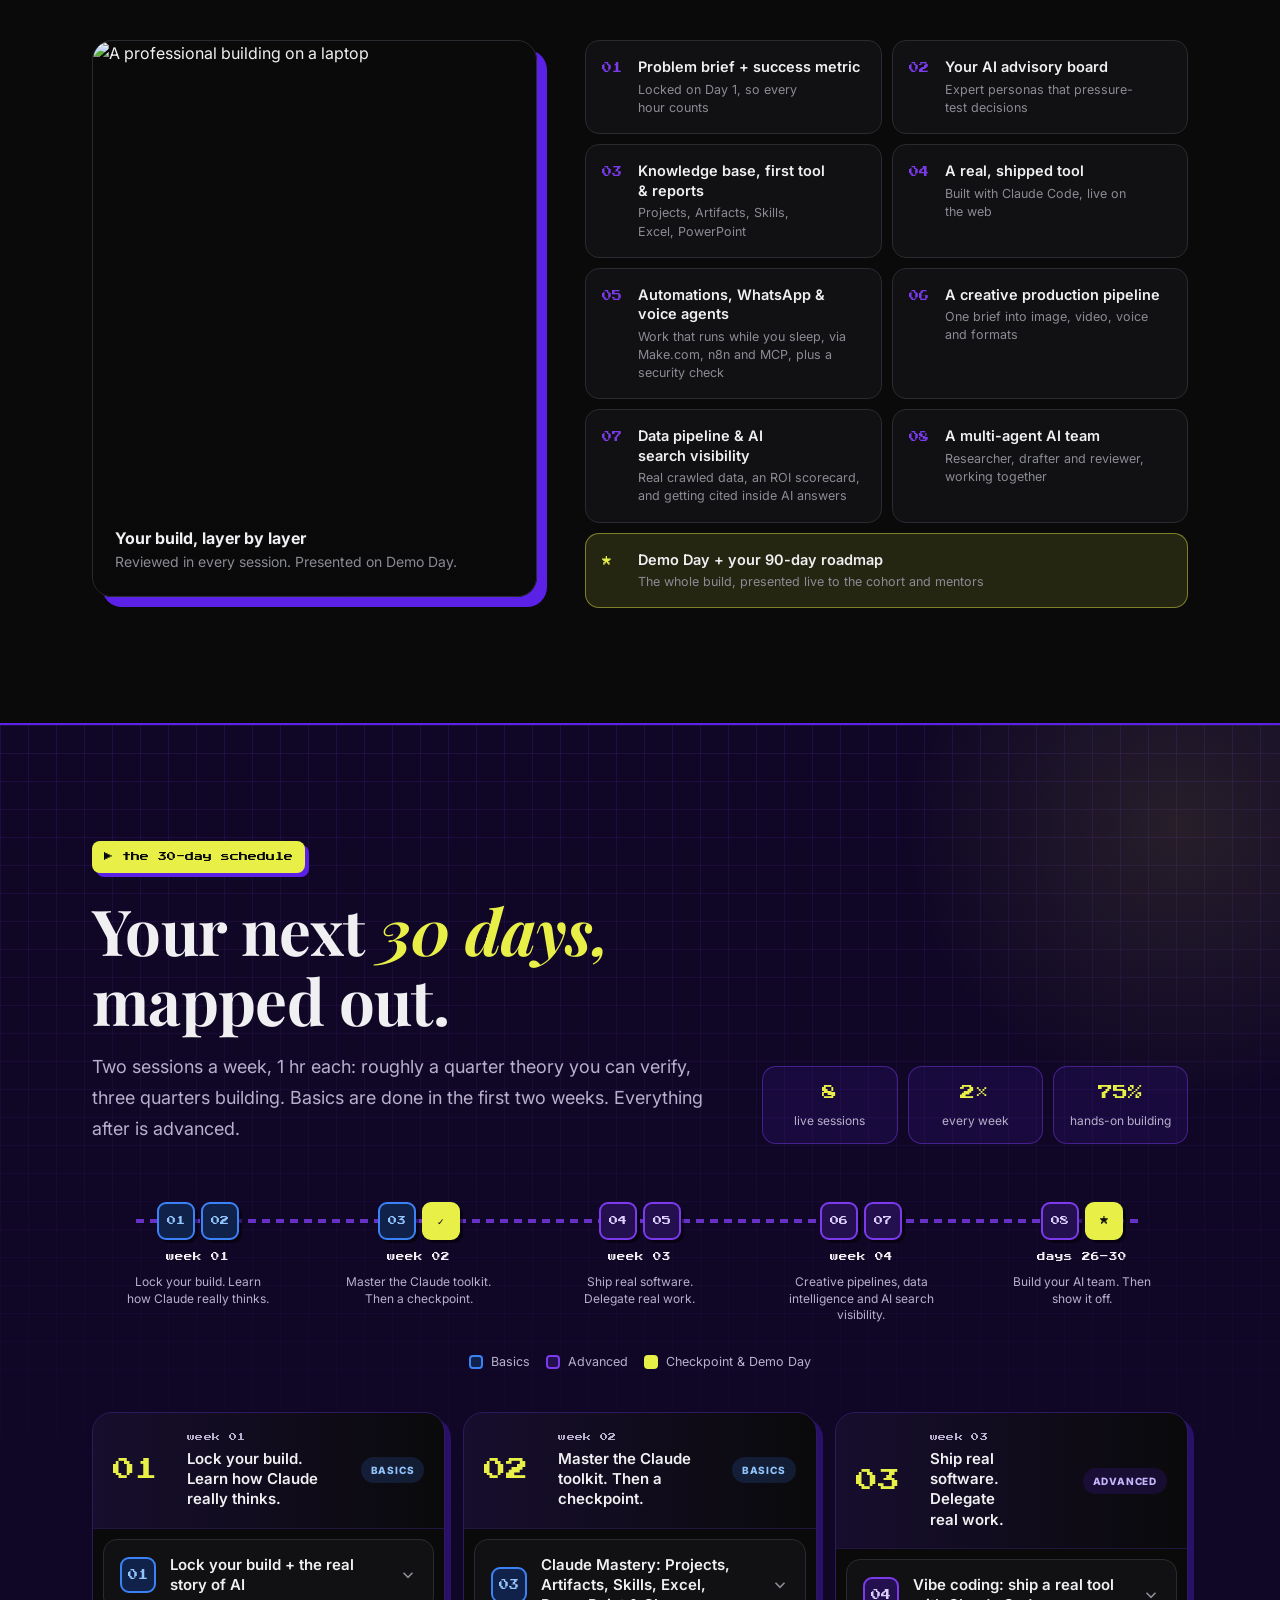
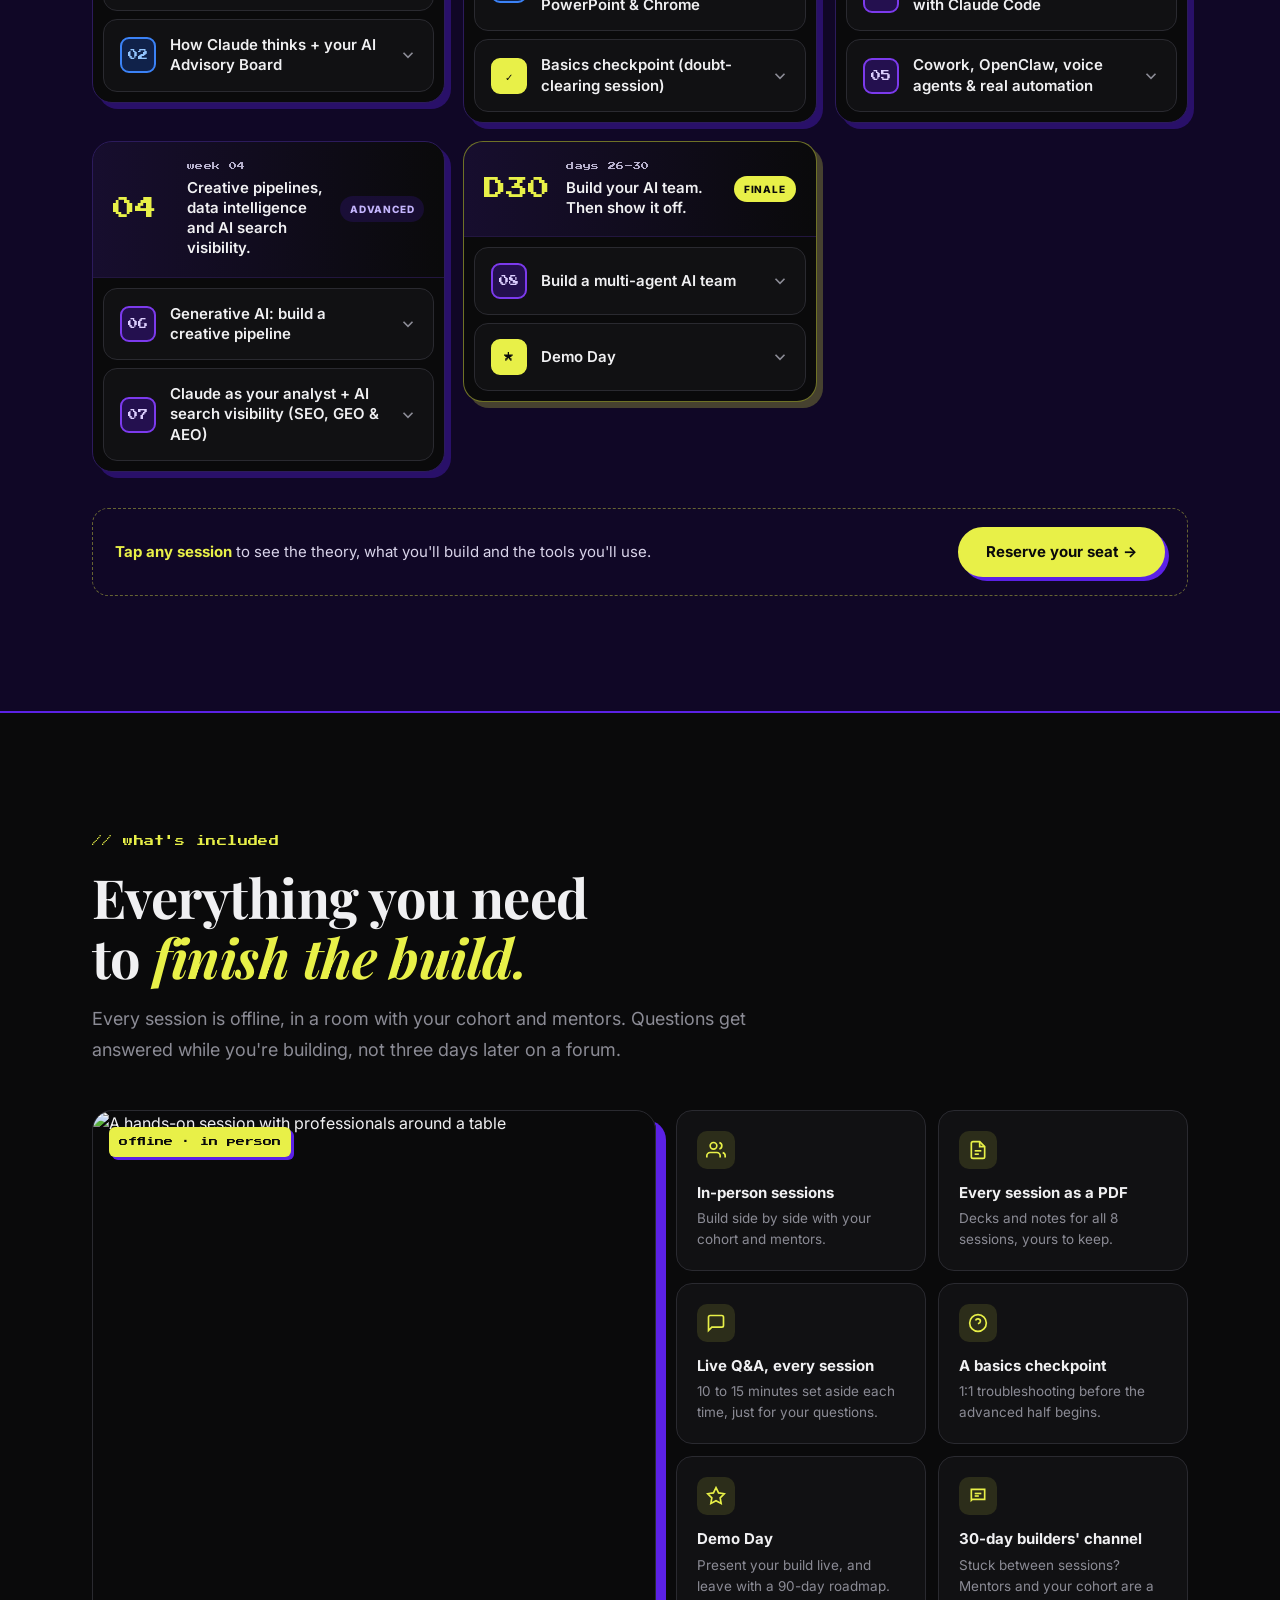
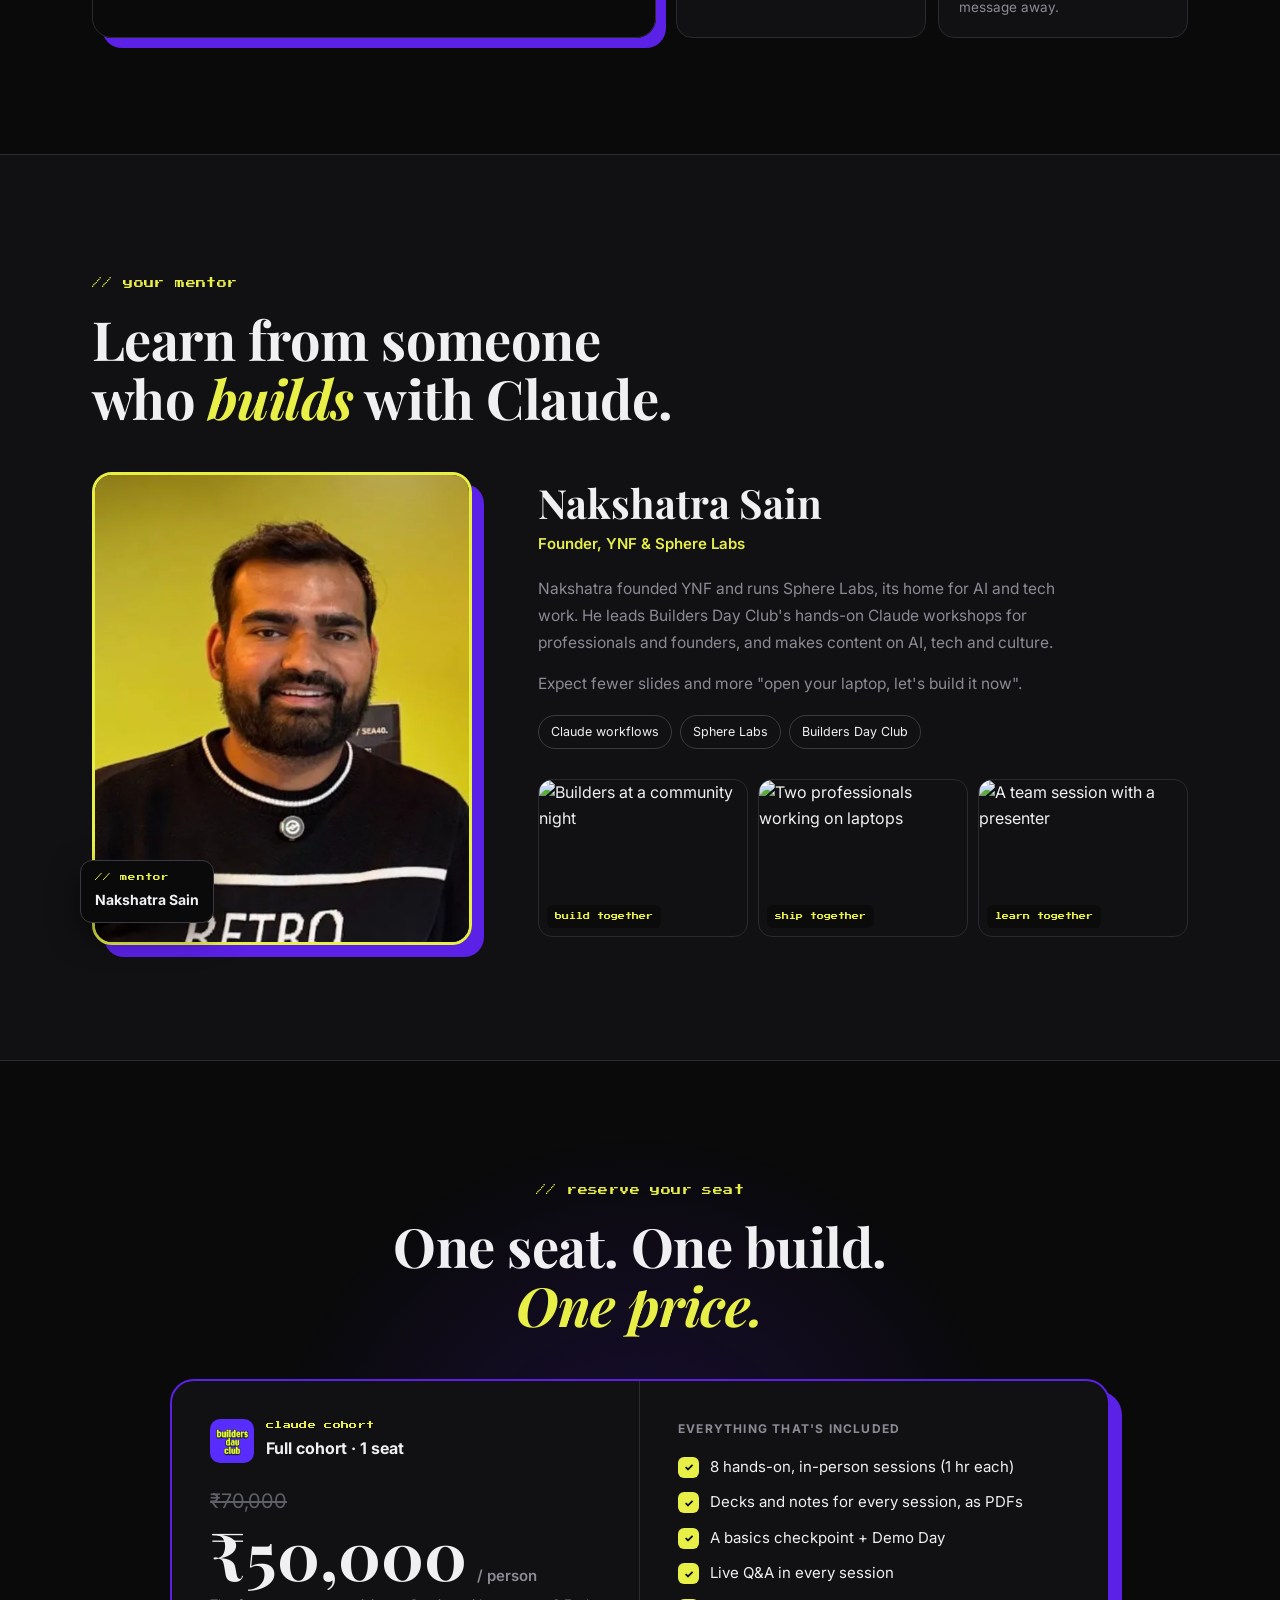
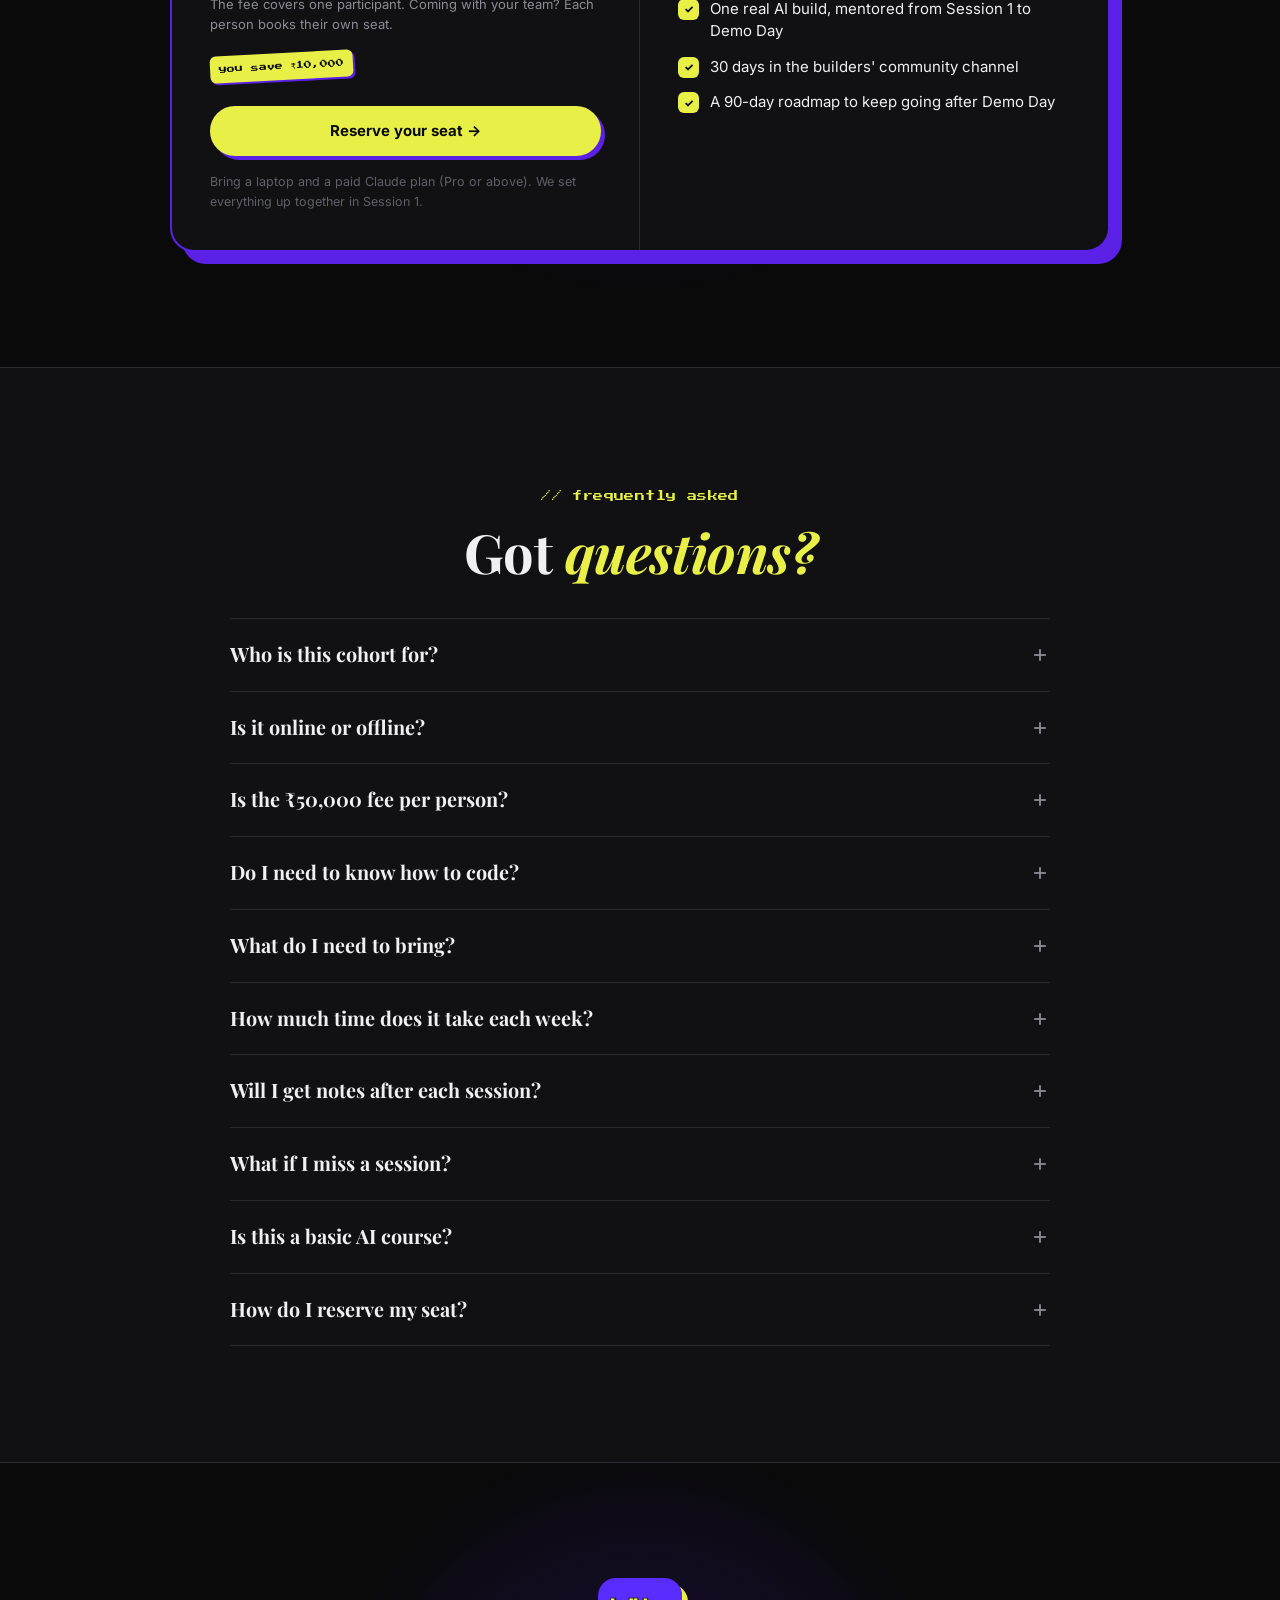
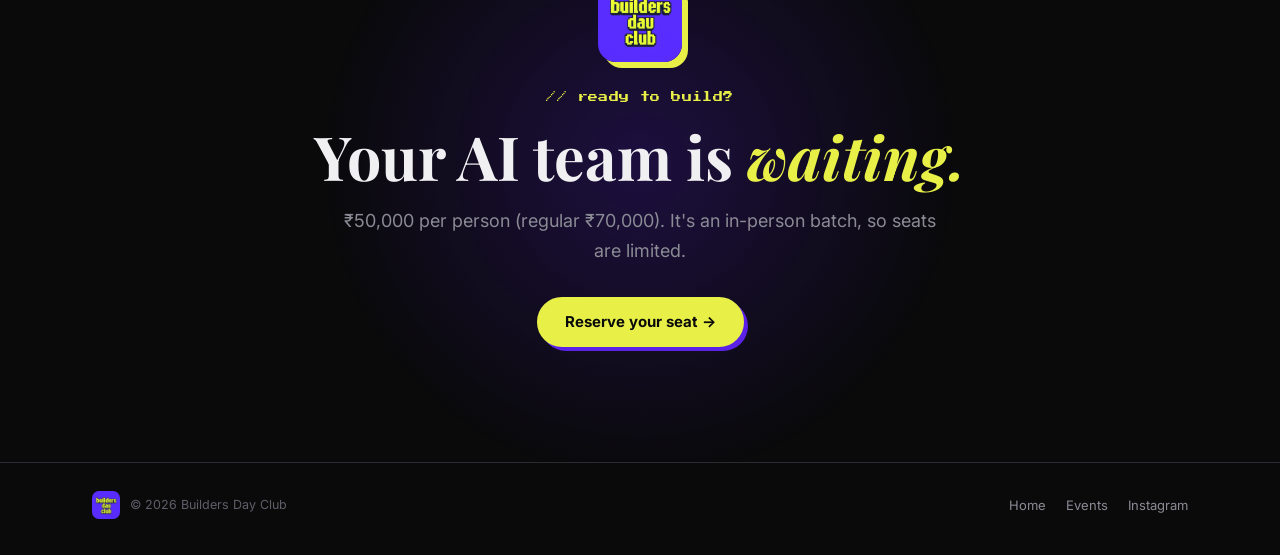
==== commit a3667740: "Update index.html" ====
--- a/cohort2/index.html
+++ b/cohort2/index.html
@@ -4,12 +4,12 @@
 <meta charset="UTF-8">
 <meta name="viewport" content="width=device-width, initial-scale=1.0, viewport-fit=cover">
 <title>Claude Cohort — Builders Day Club</title>
-<meta name="description" content="A 45-day, in-person Claude cohort for working professionals and founders in India. 10 hands-on sessions, one real AI build, demoed live on Day 45.">
+<meta name="description" content="A 30-day, in-person Claude cohort for working professionals and founders in India. 8 hands-on sessions, one real AI build, demoed live on Day 30.">
 <!-- Unlisted page: keep it out of search engines -->
 <meta name="robots" content="noindex, nofollow">
 <meta name="theme-color" content="#0A0A0B">
 <meta property="og:title" content="Claude Cohort — Builders Day Club">
-<meta property="og:description" content="Your next hire is Claude. 45 days, 10 in-person sessions, one real AI build.">
+<meta property="og:description" content="Your next hire is Claude. 30 days, 8 in-person sessions, one real AI build.">
 <meta property="og:image" content="/assets/logo.jpg">
 <link rel="icon" href="/assets/logo.jpg">
 <link rel="preconnect" href="https://fonts.googleapis.com">
@@ -229,8 +229,8 @@
   .sched-stats b { display: block; font-family: var(--font-pixel); font-size: 15px; color: var(--yellow); font-weight: 400; margin-bottom: 8px; }
   .sched-stats span { font-size: 12px; color: #b6b0cc; line-height: 1.35; display: block; }
 
-  /* 45-day map */
-  .map { margin: 44px 0 14px; position: relative; display: grid; grid-template-columns: repeat(6, 1fr); gap: 10px; }
+  /* 30-day map */
+  .map { margin: 44px 0 14px; position: relative; display: grid; grid-template-columns: repeat(5, 1fr); gap: 10px; }
   .map::before { content: ''; position: absolute; left: 4%; right: 4%; top: 31px; height: 4px; background: repeating-linear-gradient(90deg, var(--purple-2) 0 8px, transparent 8px 14px); opacity: 0.8; }
   .stop { position: relative; display: flex; flex-direction: column; align-items: center; gap: 10px; padding: 0 4px 14px; border-radius: 14px; transition: background .2s; }
   .stop:hover { background: rgba(91,33,230,0.18); }
@@ -476,7 +476,7 @@
     /* Map becomes a swipeable strip */
     .map { display: flex; overflow-x: auto; scroll-snap-type: x mandatory; margin-left: calc(-1 * var(--gutter)); margin-right: calc(-1 * var(--gutter)); padding: 0 var(--gutter) 6px; scrollbar-width: none; gap: 6px; }
     .map::-webkit-scrollbar { display: none; }
-    .map::before { left: var(--gutter); right: auto; width: 820px; }
+    .map::before { left: var(--gutter); right: auto; width: 684px; }
     .stop { flex: 0 0 132px; scroll-snap-align: start; }
   }
   @media (max-width: 640px) {
@@ -569,7 +569,7 @@
         <span>A <b>Builders Day Club</b> cohort · in person</span>
       </div>
       <h1>Your next hire<br>is <em>Claude.</em></h1>
-      <p class="lead">45 days. 10 hands-on sessions in a room full of builders. Walk in with one real problem from your work, walk out with a working AI system that solves it, <b>demoed live on Day 45</b>.</p>
+      <p class="lead">30 days. 8 hands-on sessions in a room full of builders. Walk in with one real problem from your work, walk out with a working AI system that solves it, <b>demoed live on Day 30</b>.</p>
       <div class="price-row">
         <s>₹70,000</s>
         <span class="now">₹50,000</span>
@@ -578,11 +578,11 @@
       </div>
       <div class="hero-ctas">
         <a class="btn btn-yellow js-enroll" href="#pricing">Reserve your seat →</a>
-        <a class="btn btn-ghost" href="#schedule">See the 45-day schedule</a>
+        <a class="btn btn-ghost" href="#schedule">See the 30-day schedule</a>
       </div>
       <div class="facts">
-        <div class="fact"><b>45</b>days</div>
-        <div class="fact"><b>10</b>live sessions</div>
+        <div class="fact"><b>30</b>days</div>
+        <div class="fact"><b>8</b>live sessions</div>
         <div class="fact"><b>offline</b>in person</div>
         <div class="fact"><b>1</b>real build</div>
       </div>
@@ -631,7 +631,7 @@
         </ul>
       </div>
       <div class="cmp new reveal">
-        <span class="pixel">// day 45</span>
+        <span class="pixel">// day 30</span>
         <h3>Claude as your team</h3>
         <ul>
           <li>Knows your business through Projects and your own data</li>
@@ -641,7 +641,7 @@
         </ul>
       </div>
     </div>
-    <p class="bigline reveal">By Day 45, Claude isn't something you open. It's something that works for you.</p>
+    <p class="bigline reveal">By Day 30, Claude isn't something you open. It's something that works for you.</p>
   </div>
 </section>
 
@@ -678,11 +678,11 @@
   </div>
 </section>
 
-<!-- ═══════════ ONE BUILD, TEN LAYERS ═══════════ -->
+<!-- ═══════════ ONE BUILD, EIGHT LAYERS ═══════════ -->
 <section>
   <div class="wrap">
-    <span class="pixel tag reveal">// one project, ten layers</span>
-    <h2 class="h2 reveal">One real project.<br><em>Ten layers.</em> Zero toy exercises.</h2>
+    <span class="pixel tag reveal">// one project, eight layers</span>
+    <h2 class="h2 reveal">One real project.<br><em>Eight layers.</em> Zero toy exercises.</h2>
     <p class="lead reveal">Every session stacks a working layer onto the same build. By Demo Day you're presenting a system you'll actually use on Monday morning.</p>
     <div class="build-grid">
       <div class="build-img reveal">
@@ -694,12 +694,10 @@
         <li class="layer reveal"><span class="n">02</span><p>Your AI advisory board<small>Expert personas that pressure-test decisions</small></p></li>
         <li class="layer reveal"><span class="n">03</span><p>Knowledge base, first tool &amp; reports<small>Projects, Artifacts, Skills, Excel, PowerPoint</small></p></li>
         <li class="layer reveal"><span class="n">04</span><p>A real, shipped tool<small>Built with Claude Code, live on the web</small></p></li>
-        <li class="layer reveal"><span class="n">05</span><p>Automations, WhatsApp &amp; voice agents<small>Work that runs while you sleep</small></p></li>
+        <li class="layer reveal"><span class="n">05</span><p>Automations, WhatsApp &amp; voice agents<small>Work that runs while you sleep, via Make.com, n8n and MCP, plus a security check</small></p></li>
         <li class="layer reveal"><span class="n">06</span><p>A creative production pipeline<small>One brief into image, video, voice and formats</small></p></li>
-        <li class="layer reveal"><span class="n">07</span><p>Live cross-tool automation<small>Make.com, n8n and MCP, plus a security check</small></p></li>
-        <li class="layer reveal"><span class="n">08</span><p>Data pipeline &amp; forecasting<small>Real crawled data, computed charts, an ROI scorecard</small></p></li>
-        <li class="layer reveal"><span class="n">09</span><p>AI search visibility<small>Get found and cited inside AI answers</small></p></li>
-        <li class="layer reveal"><span class="n">10</span><p>A multi-agent AI team<small>Researcher, drafter and reviewer, working together</small></p></li>
+        <li class="layer reveal"><span class="n">07</span><p>Data pipeline &amp; AI search visibility<small>Real crawled data, an ROI scorecard, and getting cited inside AI answers</small></p></li>
+        <li class="layer reveal"><span class="n">08</span><p>A multi-agent AI team<small>Researcher, drafter and reviewer, working together</small></p></li>
         <li class="layer last reveal"><span class="n">★</span><p>Demo Day + your 90-day roadmap<small>The whole build, presented live to the cohort and mentors</small></p></li>
       </ol>
     </div>
@@ -711,12 +709,12 @@
   <div class="wrap">
     <div class="sched-head">
       <div>
-        <span class="sched-badge reveal">▶ the 45-day schedule</span>
-        <h2 class="h2 reveal">Your next <em>45 days,</em><br>mapped out.</h2>
-        <p class="lead reveal">Two sessions a week, 1 hr 15 min each: roughly a quarter theory you can verify, three quarters building. Basics are done in the first two weeks. Everything after is advanced.</p>
+        <span class="sched-badge reveal">▶ the 30-day schedule</span>
+        <h2 class="h2 reveal">Your next <em>30 days,</em><br>mapped out.</h2>
+        <p class="lead reveal">Two sessions a week, 1 hr each: roughly a quarter theory you can verify, three quarters building. Basics are done in the first two weeks. Everything after is advanced.</p>
       </div>
       <div class="sched-stats reveal">
-        <div><b>10</b><span>live sessions</span></div>
+        <div><b>8</b><span>live sessions</span></div>
         <div><b>2×</b><span>every week</span></div>
         <div><b>75%</b><span>hands-on building</span></div>
       </div>
@@ -751,11 +749,11 @@
       </div>
       <div class="gets">
         <div class="get reveal"><div class="ico"><svg width="20" height="20" viewBox="0 0 24 24" fill="none" stroke="currentColor" stroke-width="2"><path d="M17 21v-2a4 4 0 0 0-4-4H5a4 4 0 0 0-4 4v2"/><circle cx="9" cy="7" r="4"/><path d="M23 21v-2a4 4 0 0 0-3-3.87"/><path d="M16 3.13a4 4 0 0 1 0 7.75"/></svg></div><h3>In-person sessions</h3><p>Build side by side with your cohort and mentors.</p></div>
-        <div class="get reveal"><div class="ico"><svg width="20" height="20" viewBox="0 0 24 24" fill="none" stroke="currentColor" stroke-width="2"><path d="M14 2H6a2 2 0 0 0-2 2v16a2 2 0 0 0 2 2h12a2 2 0 0 0 2-2V8z"/><polyline points="14 2 14 8 20 8"/><line x1="8" y1="13" x2="16" y2="13"/><line x1="8" y1="17" x2="13" y2="17"/></svg></div><h3>Every session as a PDF</h3><p>Decks and notes for all 10 sessions, yours to keep.</p></div>
+        <div class="get reveal"><div class="ico"><svg width="20" height="20" viewBox="0 0 24 24" fill="none" stroke="currentColor" stroke-width="2"><path d="M14 2H6a2 2 0 0 0-2 2v16a2 2 0 0 0 2 2h12a2 2 0 0 0 2-2V8z"/><polyline points="14 2 14 8 20 8"/><line x1="8" y1="13" x2="16" y2="13"/><line x1="8" y1="17" x2="13" y2="17"/></svg></div><h3>Every session as a PDF</h3><p>Decks and notes for all 8 sessions, yours to keep.</p></div>
         <div class="get reveal"><div class="ico"><svg width="20" height="20" viewBox="0 0 24 24" fill="none" stroke="currentColor" stroke-width="2"><path d="M21 15a2 2 0 0 1-2 2H7l-4 4V5a2 2 0 0 1 2-2h14a2 2 0 0 1 2 2z"/></svg></div><h3>Live Q&amp;A, every session</h3><p>10 to 15 minutes set aside each time, just for your questions.</p></div>
         <div class="get reveal"><div class="ico"><svg width="20" height="20" viewBox="0 0 24 24" fill="none" stroke="currentColor" stroke-width="2"><circle cx="12" cy="12" r="10"/><path d="M9.09 9a3 3 0 0 1 5.83 1c0 2-3 3-3 3"/><line x1="12" y1="17" x2="12.01" y2="17"/></svg></div><h3>A basics checkpoint</h3><p>1:1 troubleshooting before the advanced half begins.</p></div>
         <div class="get reveal"><div class="ico"><svg width="20" height="20" viewBox="0 0 24 24" fill="none" stroke="currentColor" stroke-width="2"><polygon points="12 2 15.09 8.26 22 9.27 17 14.14 18.18 21.02 12 17.77 5.82 21.02 7 14.14 2 9.27 8.91 8.26 12 2"/></svg></div><h3>Demo Day</h3><p>Present your build live, and leave with a 90-day roadmap.</p></div>
-        <div class="get reveal"><div class="ico"><svg width="20" height="20" viewBox="0 0 24 24" fill="none" stroke="currentColor" stroke-width="2"><path d="M4 4h16v12H5.17L4 17.17V4z"/><line x1="8" y1="9" x2="16" y2="9"/><line x1="8" y1="12" x2="13" y2="12"/></svg></div><h3>45-day builders' channel</h3><p>Stuck between sessions? Mentors and your cohort are a message away.</p></div>
+        <div class="get reveal"><div class="ico"><svg width="20" height="20" viewBox="0 0 24 24" fill="none" stroke="currentColor" stroke-width="2"><path d="M4 4h16v12H5.17L4 17.17V4z"/><line x1="8" y1="9" x2="16" y2="9"/><line x1="8" y1="12" x2="13" y2="12"/></svg></div><h3>30-day builders' channel</h3><p>Stuck between sessions? Mentors and your cohort are a message away.</p></div>
       </div>
     </div>
   </div>
@@ -810,12 +808,12 @@
       <div class="pc-right">
         <h4>Everything that's included</h4>
         <ul class="pc-list">
-          <li>10 hands-on, in-person sessions (1 hr 15 min each)</li>
+          <li>8 hands-on, in-person sessions (1 hr each)</li>
           <li>Decks and notes for every session, as PDFs</li>
           <li>A basics checkpoint + Demo Day</li>
           <li>Live Q&amp;A in every session</li>
           <li>One real AI build, mentored from Session 1 to Demo Day</li>
-          <li>45 days in the builders' community channel</li>
+          <li>30 days in the builders' community channel</li>
           <li>A 90-day roadmap to keep going after Demo Day</li>
         </ul>
       </div>
@@ -1034,33 +1032,23 @@
         theory: 'What vibe coding actually is, where non-technical builders are shipping real software today, and where it still breaks.',
         build: 'Use Claude Code to build and ship one working tool or mini-app for your business, live on the web, without writing the code yourself.',
         tools: ['Claude Code', 'GitHub', 'Vercel'] },
-      { n: '05', kind: 'adv', title: 'Cowork, OpenClaw & voice agents',
-        theory: 'What "autonomous" really means today, and its limits: cloud agents (Cowork), self-hosted messaging agents that can run on local models, and AI voice agents that answer the phone.',
-        build: 'Hand Cowork one recurring job running on a schedule, set up an OpenClaw agent on WhatsApp, and wire a simple call flow with an AI voice agent.',
-        tools: ['Claude Cowork', 'OpenClaw', 'Local models', 'Vapi'] }
+      { n: '05', kind: 'adv', title: 'Cowork, OpenClaw, voice agents & real automation',
+        theory: 'What "autonomous" really means today, and its limits: cloud agents (Cowork), self-hosted messaging agents that can run on local models, AI voice agents that answer the phone, and how connectors (MCP) and no-code automation tie it all together, plus the real security risks once Claude touches outside data.',
+        build: 'Hand Cowork one recurring job running on a schedule, set up an OpenClaw agent on WhatsApp, wire a simple call flow with an AI voice agent, and build one live automation connecting Claude to your business tools, then run a security check on what it can access and act on.',
+        tools: ['Claude Cowork', 'OpenClaw', 'Local models', 'Vapi', 'Make.com', 'n8n', 'MCP connectors'] }
     ]},
-    { id: 'w4', num: '04', label: 'week 04', phase: 'adv', focus: 'Creative pipelines and real automation.', sessions: [
+    { id: 'w4', num: '04', label: 'week 04', phase: 'adv', focus: 'Creative pipelines, data intelligence and AI search visibility.', sessions: [
       { n: '06', kind: 'adv', title: 'Generative AI: build a creative pipeline',
         theory: 'Diffusion models explained simply, how image, video and voice generation differ from text, and what\'s real versus hype right now.',
         build: 'Build a repeatable content engine: one brief turned into image, video, voice and multiple platform formats, on-brand every time.',
         tools: ['Higgsfield', 'Google Flow (Veo / Imagen)'] },
-      { n: '07', kind: 'adv', title: 'Real automation with Make.com, n8n & MCP',
-        theory: 'What connectors (MCP) and no-code automation actually are, where they replace manual work, and the real security risks once Claude touches outside data.',
-        build: 'Build one live automation connecting Claude to your business tools, then run a security check on what it can access and act on.',
-        tools: ['Make.com', 'n8n', 'MCP connectors'] }
+      { n: '07', kind: 'adv', title: 'Claude as your analyst + AI search visibility (SEO, GEO & AEO)',
+        theory: 'How AI-assisted web crawling pulls real external data instead of guessing, how Claude\'s code execution runs real computation on it, and how classic search ranking (SEO), direct answers (AEO) and citations inside AI assistants (GEO) differ, plus how the new AI ad platforms work.',
+        build: 'Crawl competitor pricing, leads or market numbers into a live forecasting layer with computed charts and an ROI scorecard for your project. Then check whether AI assistants recommend your business today, and rewrite one real page so it gets cited.',
+        tools: ['Firecrawl', 'Apify', 'Code execution', 'Sheets / Excel', 'AI assistants', 'Schema markup', 'AI ads managers'] }
     ]},
-    { id: 'w5', num: '05', label: 'week 05', phase: 'adv', focus: 'Data intelligence and AI search visibility.', sessions: [
-      { n: '08', kind: 'adv', title: 'Claude as your analyst: crawling, forecasting & data',
-        theory: 'How AI-assisted web crawling pulls real external data instead of guessing, and how Claude\'s code execution runs real computation on it.',
-        build: 'Crawl competitor pricing, leads or market numbers, feed them into a live forecasting layer with computed charts, and build an ROI scorecard for your project.',
-        tools: ['Firecrawl', 'Apify', 'Code execution', 'Sheets / Excel'] },
-      { n: '09', kind: 'adv', title: 'AI search visibility: SEO, GEO & AEO',
-        theory: 'How classic search ranking (SEO), direct answers (AEO) and citations inside AI assistants (GEO) differ, plus how the new AI ad platforms work.',
-        build: 'Check whether AI assistants recommend your business today, then rewrite one real page so it gets cited: clear definitions, Q&A structure and schema markup.',
-        tools: ['AI assistants', 'Schema markup', 'AI ads managers'] }
-    ]},
-    { id: 'w6', num: 'D45', label: 'days 36–45', phase: 'final', focus: 'Build your AI team. Then show it off.', sessions: [
-      { n: '10', kind: 'adv', title: 'Build a multi-agent AI team',
+    { id: 'w5', num: 'D30', label: 'days 26–30', phase: 'final', focus: 'Build your AI team. Then show it off.', sessions: [
+      { n: '08', kind: 'adv', title: 'Build a multi-agent AI team',
         theory: 'What multi-agent orchestration really is: specialised agents handing work to each other, instead of one assistant doing everything.',
         build: 'Orchestrate 2 to 3 Claude agents (a researcher, a drafter, a reviewer) that automate a real multi-step process in your project, end to end.',
         tools: ['Claude agents', 'Supabase', 'Vercel'] },
@@ -1105,14 +1093,14 @@
   /* ── FAQ ── */
   const FAQS = [
     ['Who is this cohort for?', 'Working professionals and founders in marketing, finance, sales and tech who want Claude doing real work for them, not just answering questions. It isn\'t built for students or first-time AI users.'],
-    ['Is it online or offline?', 'Offline. All 10 sessions, the basics checkpoint and Demo Day happen in person, with the rest of your cohort. Venue and timings are shared once your seat is confirmed.'],
+    ['Is it online or offline?', 'Offline. All 8 sessions, the basics checkpoint and Demo Day happen in person, with the rest of your cohort. Venue and timings are shared once your seat is confirmed.'],
     ['Is the ₹50,000 fee per person?', 'Yes. The fee covers one participant and one build. If you\'re coming with colleagues or co-founders, each person books their own seat.'],
     ['Do I need to know how to code?', 'No. In Session 4 you ship a real tool with Claude Code without writing the code yourself. If you can explain clearly what you want, you can build it.'],
     ['What do I need to bring?', 'A laptop, a paid Claude plan (Pro or above), and one real problem from your work you\'d love to stop doing manually. We set up your account and lock your build together in Session 1.'],
-    ['How much time does it take each week?', 'Two sessions of 1 hour 15 minutes, plus some time between sessions to push your build forward. Most of the learning happens while you build.'],
+    ['How much time does it take each week?', 'Two sessions of 1 hour, plus some time between sessions to push your build forward. Most of the learning happens while you build.'],
     ['Will I get notes after each session?', 'Yes. Every session\'s deck and notes are shared as PDFs, so you can revisit any step while you build.'],
     ['What if I miss a session?', 'Use the session PDFs to catch up, and bring your questions to the next session\'s Q&A or the community channel. There\'s also buffer time before Demo Day with makeup slots.'],
-    ['Is this a basic AI course?', 'No. The basics are wrapped up by Session 3. Sessions 4 to 10 are advanced: shipping software, autonomous agents, automation, data pipelines and multi-agent systems.'],
+    ['Is this a basic AI course?', 'No. The basics are wrapped up by Session 3. Sessions 4 to 8 are advanced: shipping software, autonomous agents, automation, data pipelines and multi-agent systems.'],
     ['How do I reserve my seat?', 'Tap any "Reserve your seat" button and fill in the short form. We\'ll reach out to confirm your seat and share the payment details.']
   ];
   const plus = '<svg width="20" height="20" viewBox="0 0 24 24" fill="none" stroke="currentColor" stroke-width="2.2" aria-hidden="true"><line x1="12" y1="5" x2="12" y2="19"/><line x1="5" y1="12" x2="19" y2="12"/></svg>';
@@ -1182,7 +1170,7 @@
   (function () {
     if (!CLAUDES || matchMedia('(prefers-reduced-motion: reduce)').matches) return;
     const SVG = LOGOS.core[1][1]; // the Claude Code pixel mascot
-    const LINES = ['hire me', 'ship it!', 'catch me', 'pop me', 'i do the work', '45 days?', 'bonk'];
+    const LINES = ['hire me', 'ship it!', 'catch me', 'pop me', 'i do the work', '30 days?', 'bonk'];
     const COLORS = ['#D97757', '#E8F048', '#7C3AED', '#F0F0F2'];
     const hud = document.getElementById('critterHud');
     const hudText = document.getElementById('hudText');
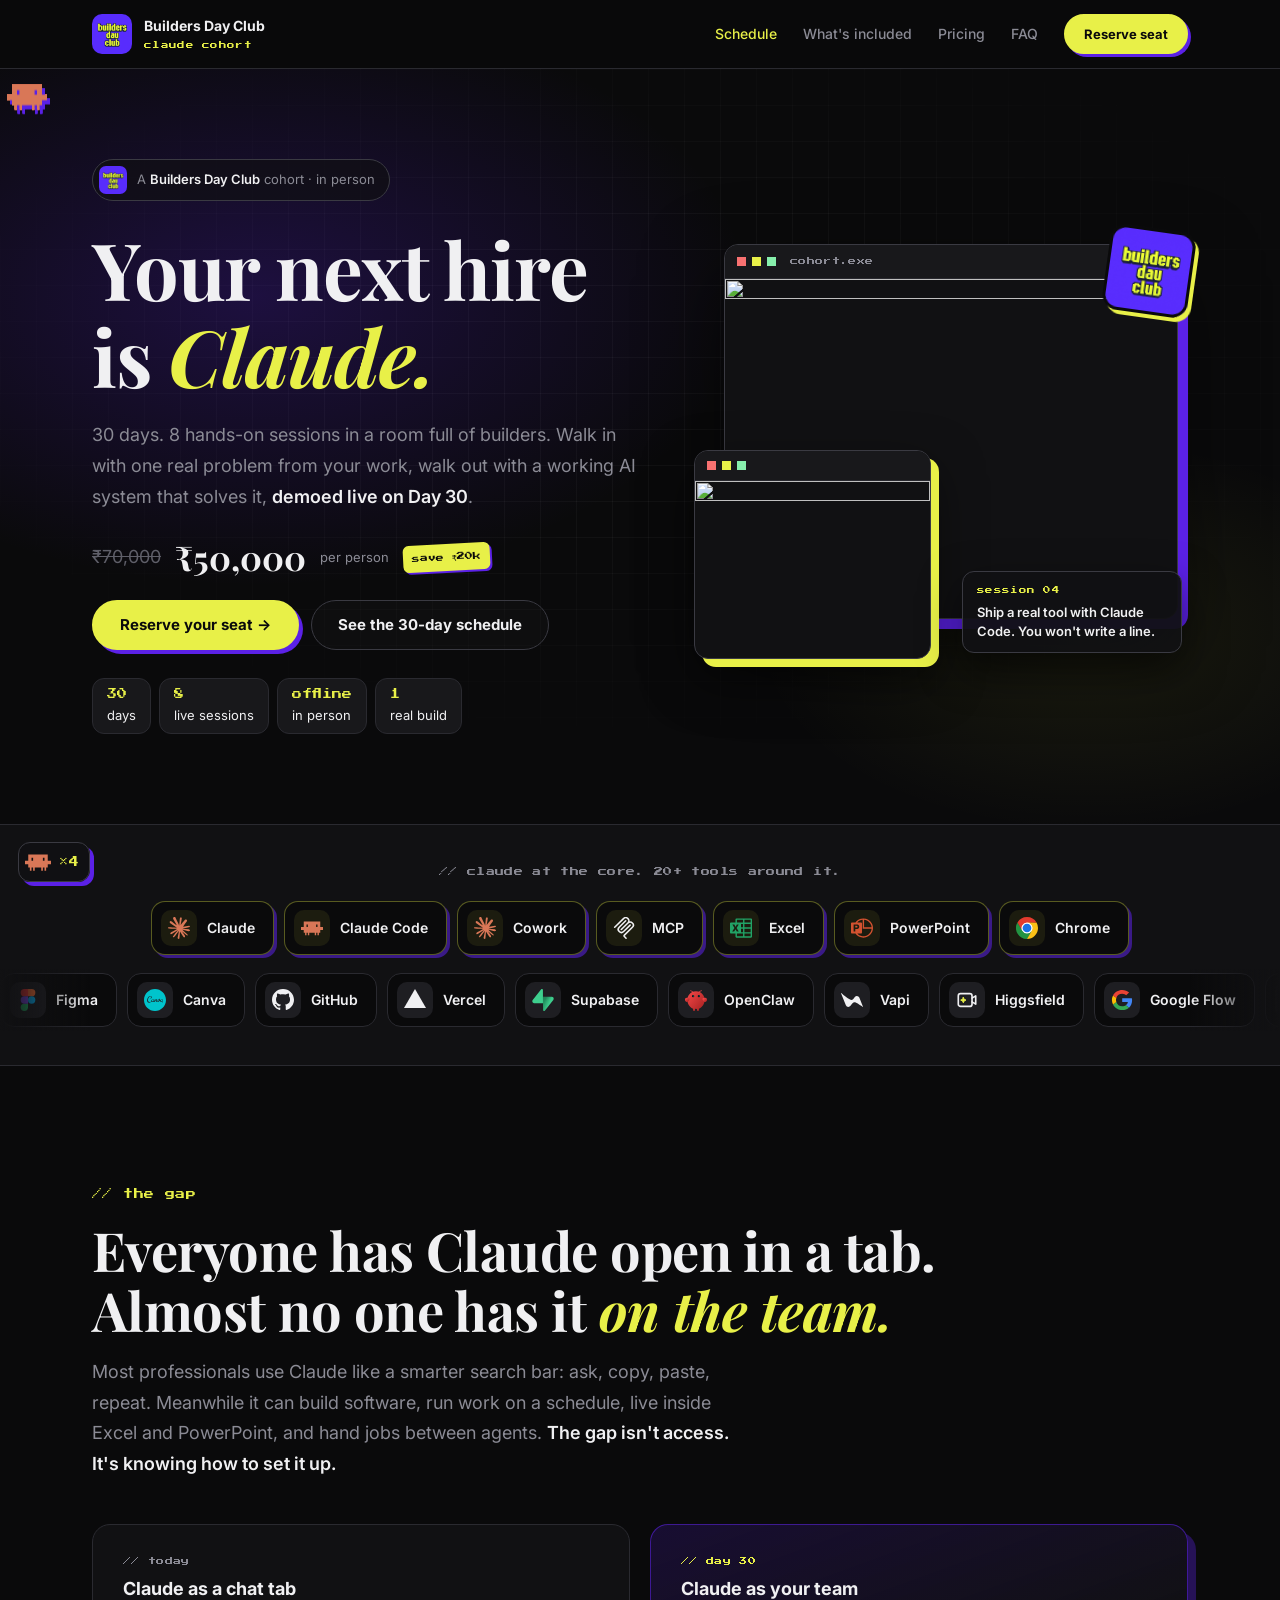
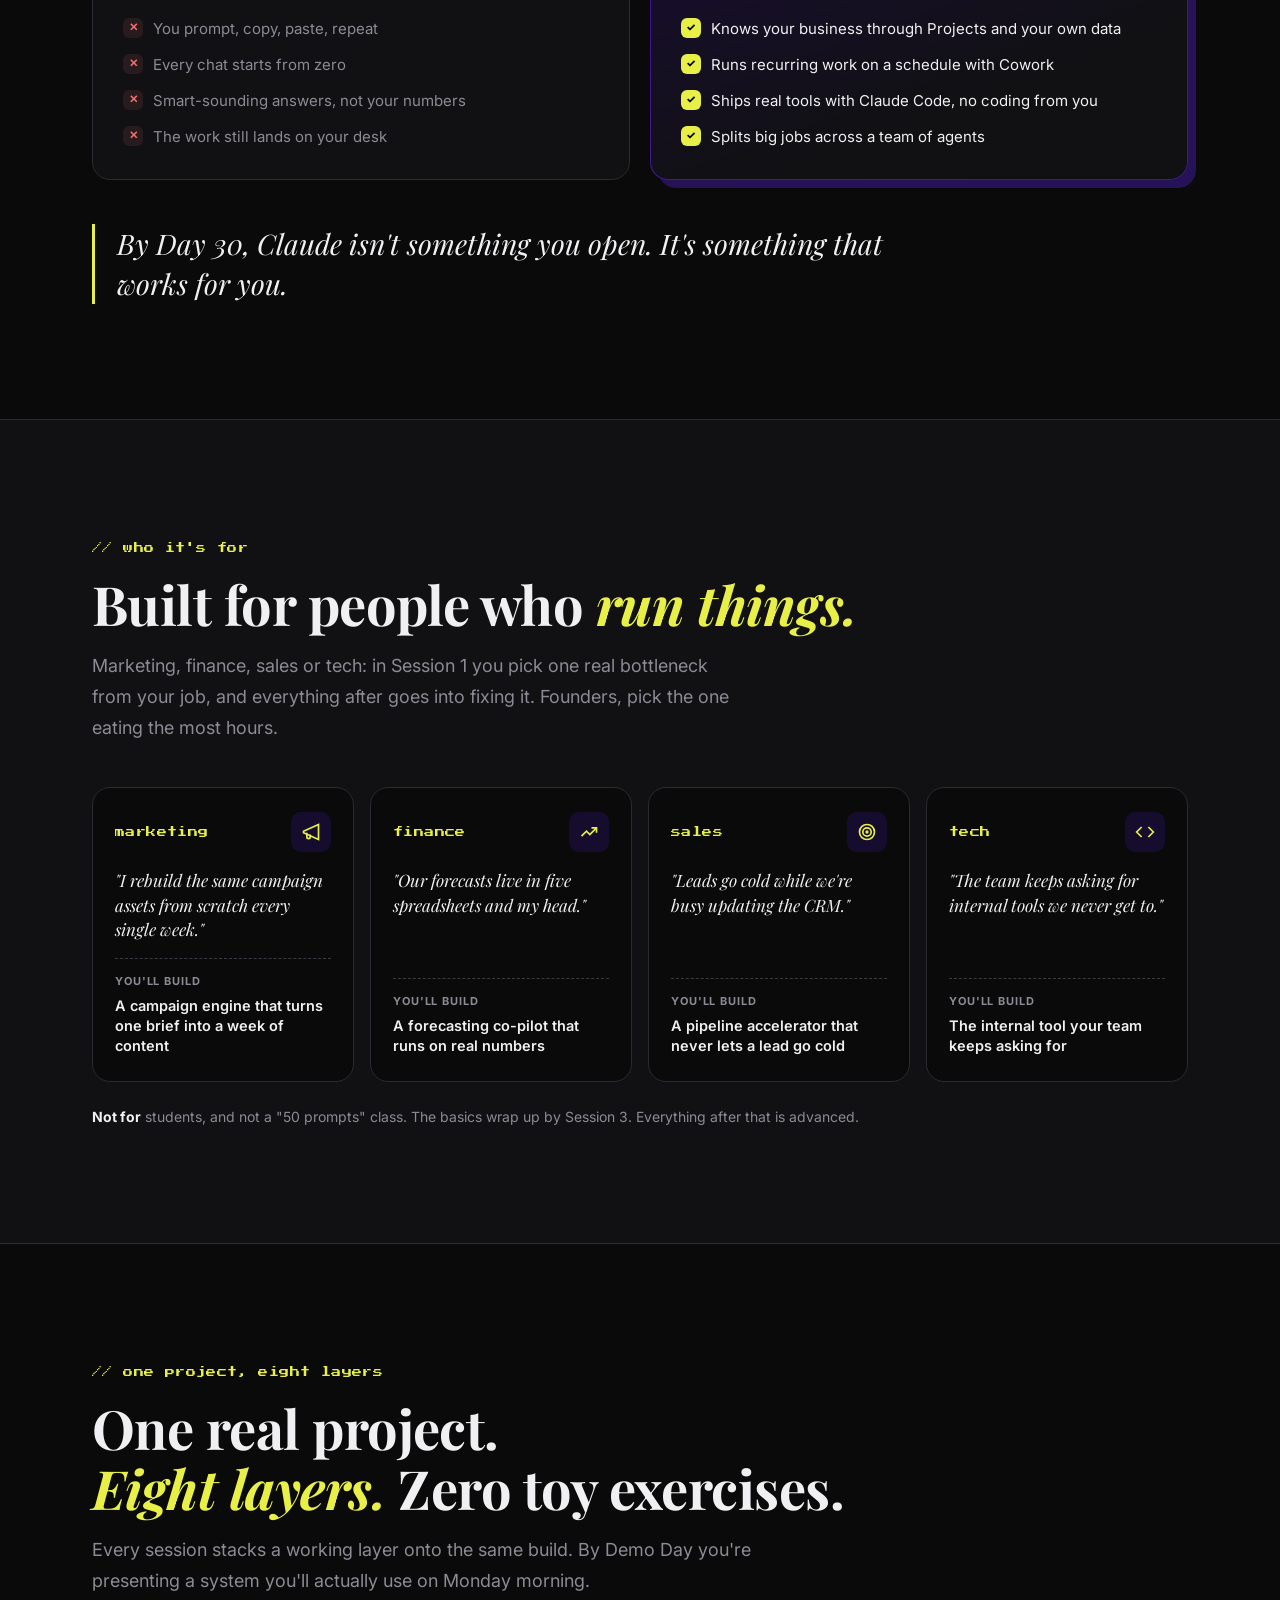
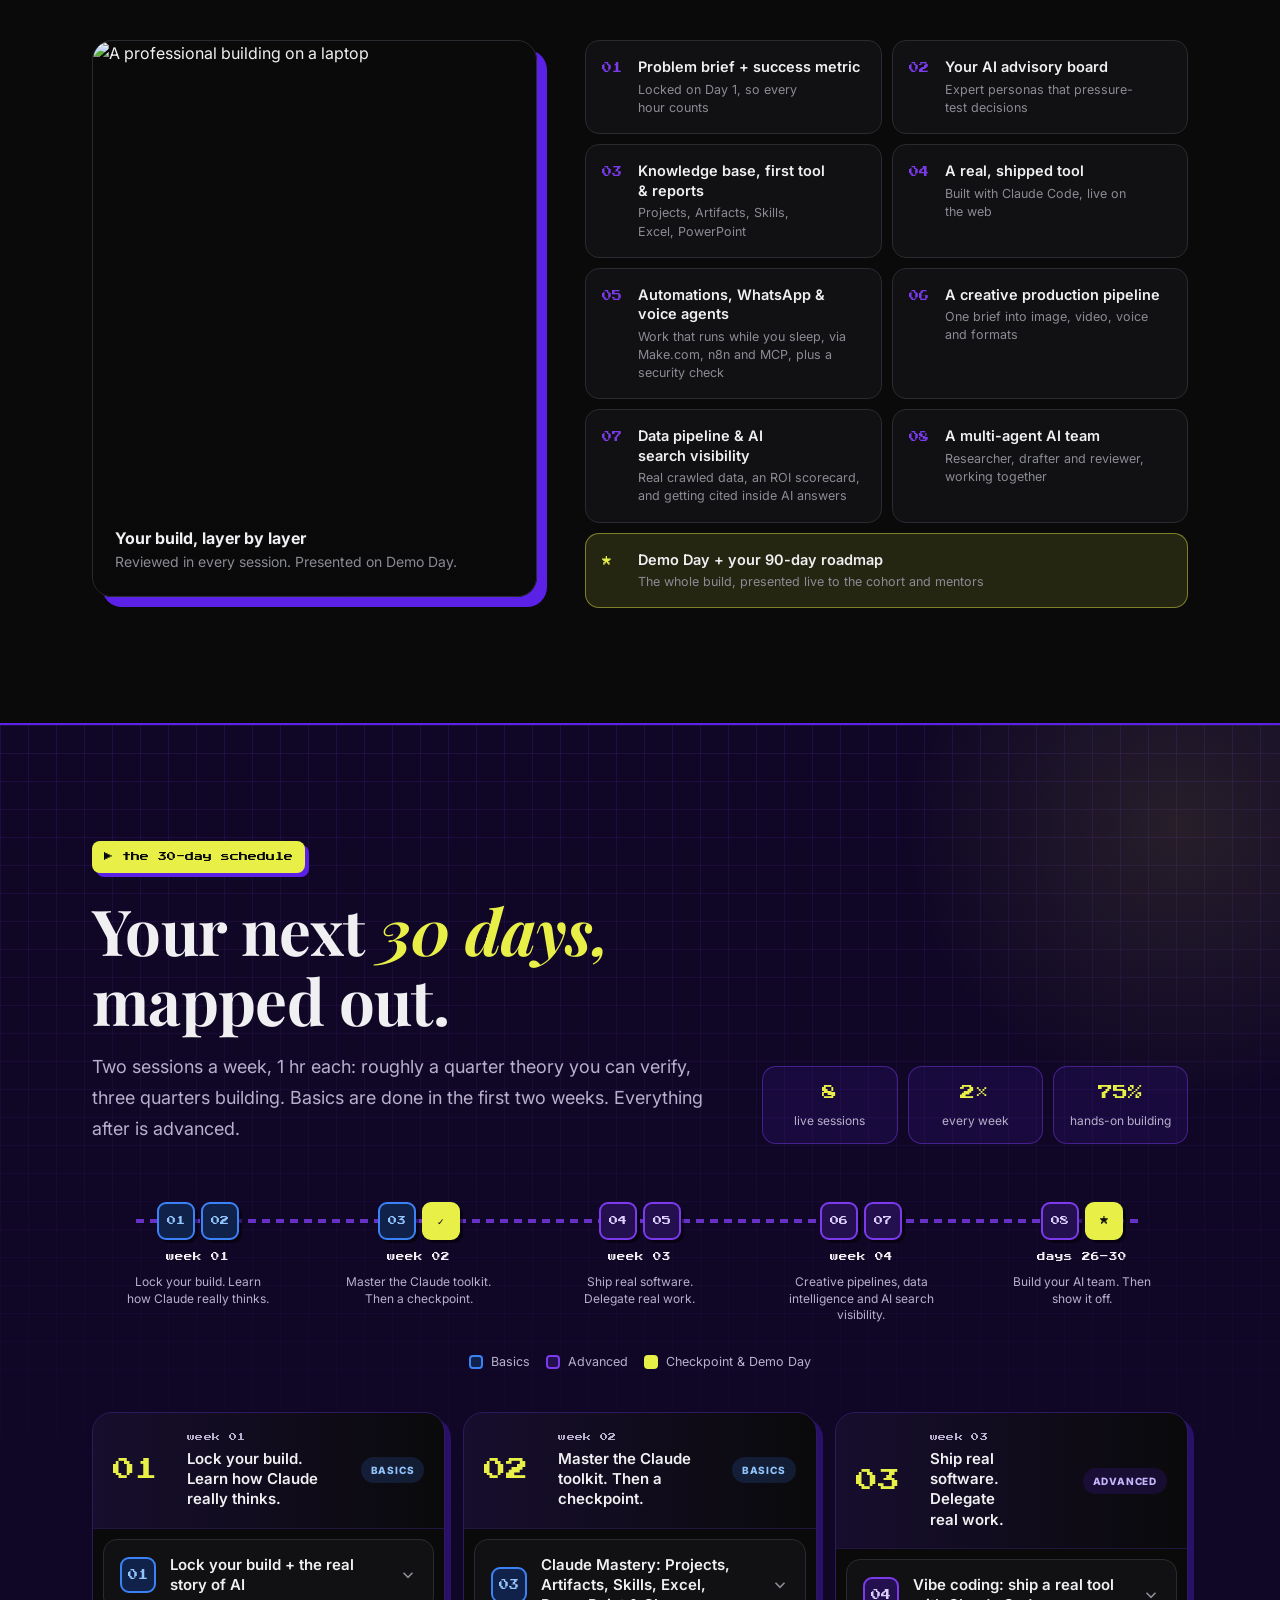
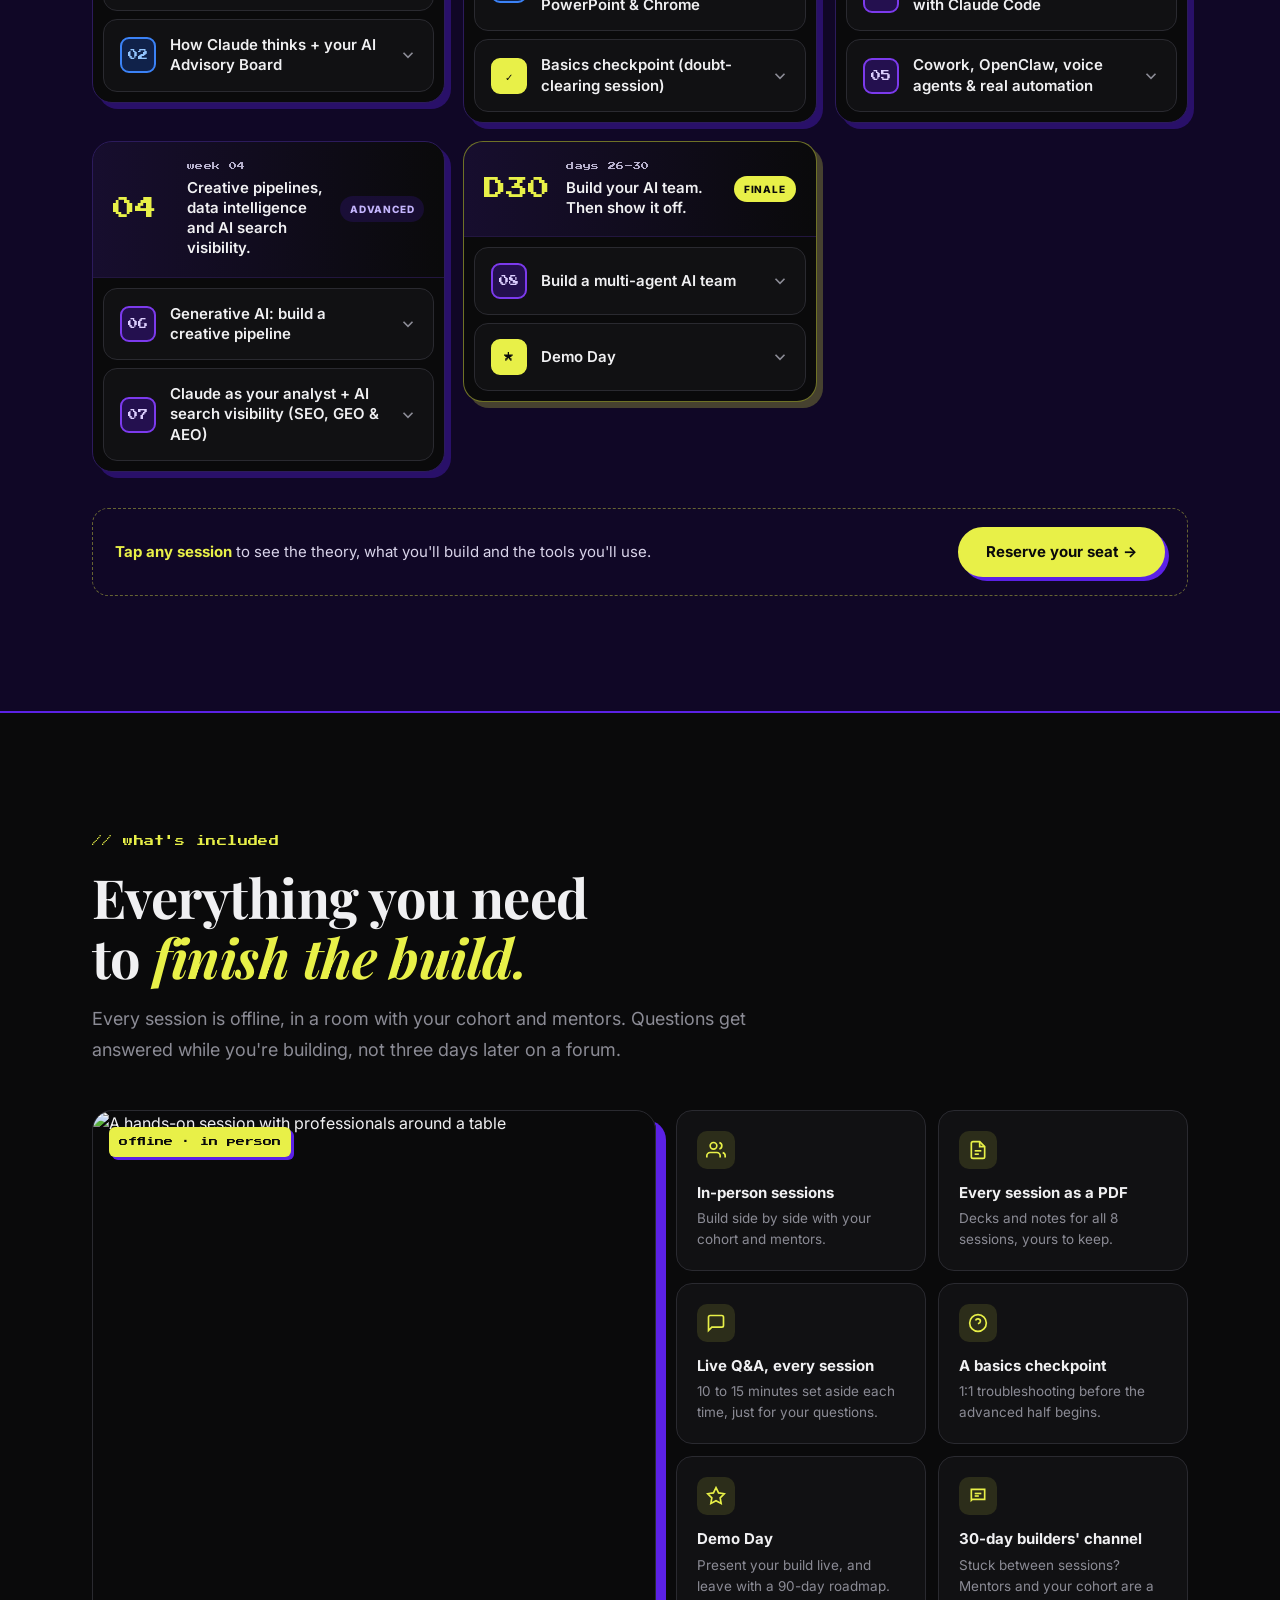
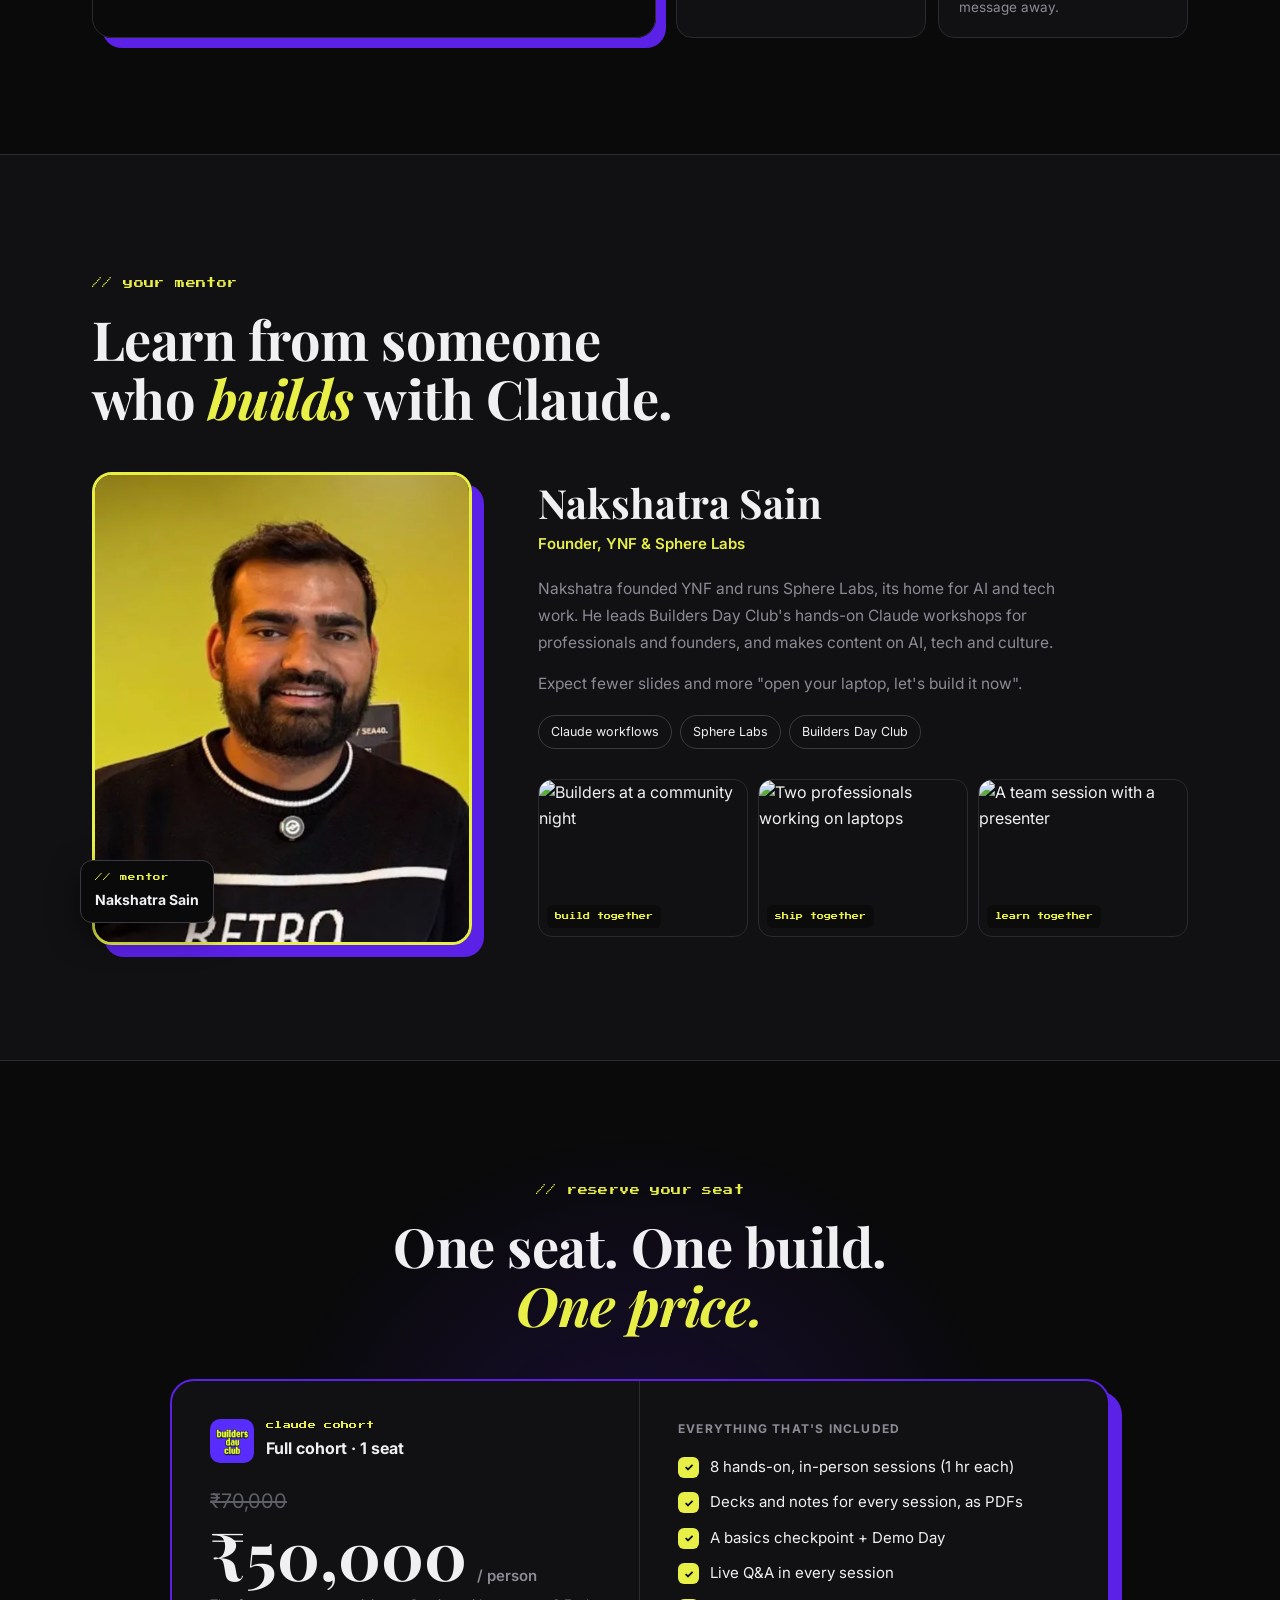
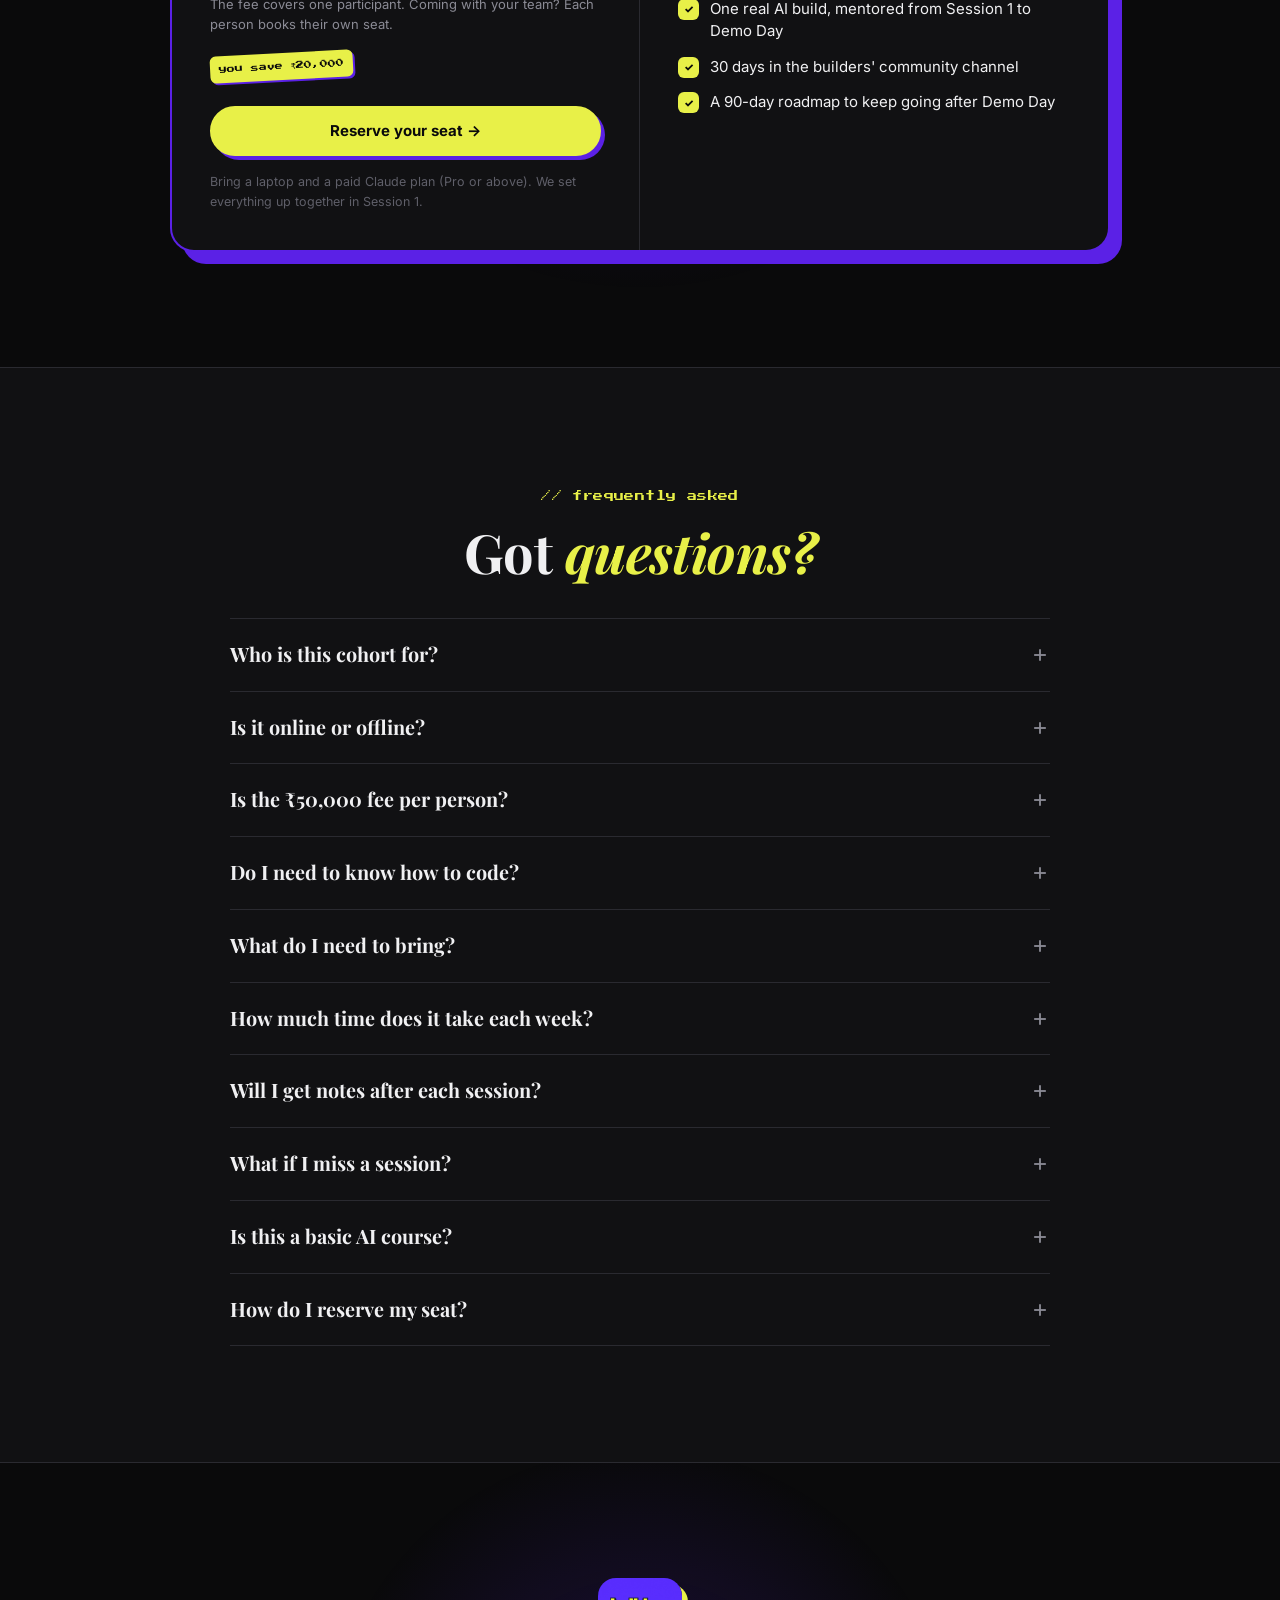
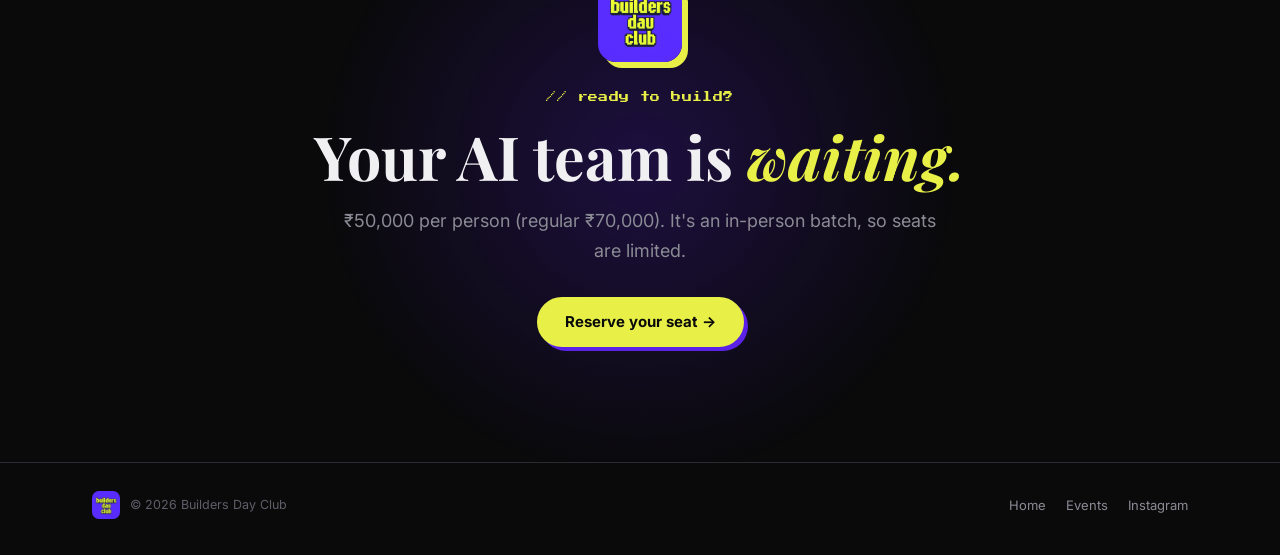
==== commit af29ac3e: "Update index.html" ====
--- a/cohort2/index.html
+++ b/cohort2/index.html
@@ -801,7 +801,7 @@
         <div class="pc-was">₹70,000</div>
         <div class="pc-now"><b>₹50,000</b><span>/ person</span></div>
         <p class="pc-single">The fee covers one participant. Coming with your team? Each person books their own seat.</p>
-        <span class="save">you save ₹10,000</span>
+        <span class="save">you save ₹20,000</span>
         <a class="btn btn-yellow js-enroll" href="#pricing">Reserve your seat →</a>
         <p class="pc-note">Bring a laptop and a paid Claude plan (Pro or above). We set everything up together in Session 1.</p>
       </div>
